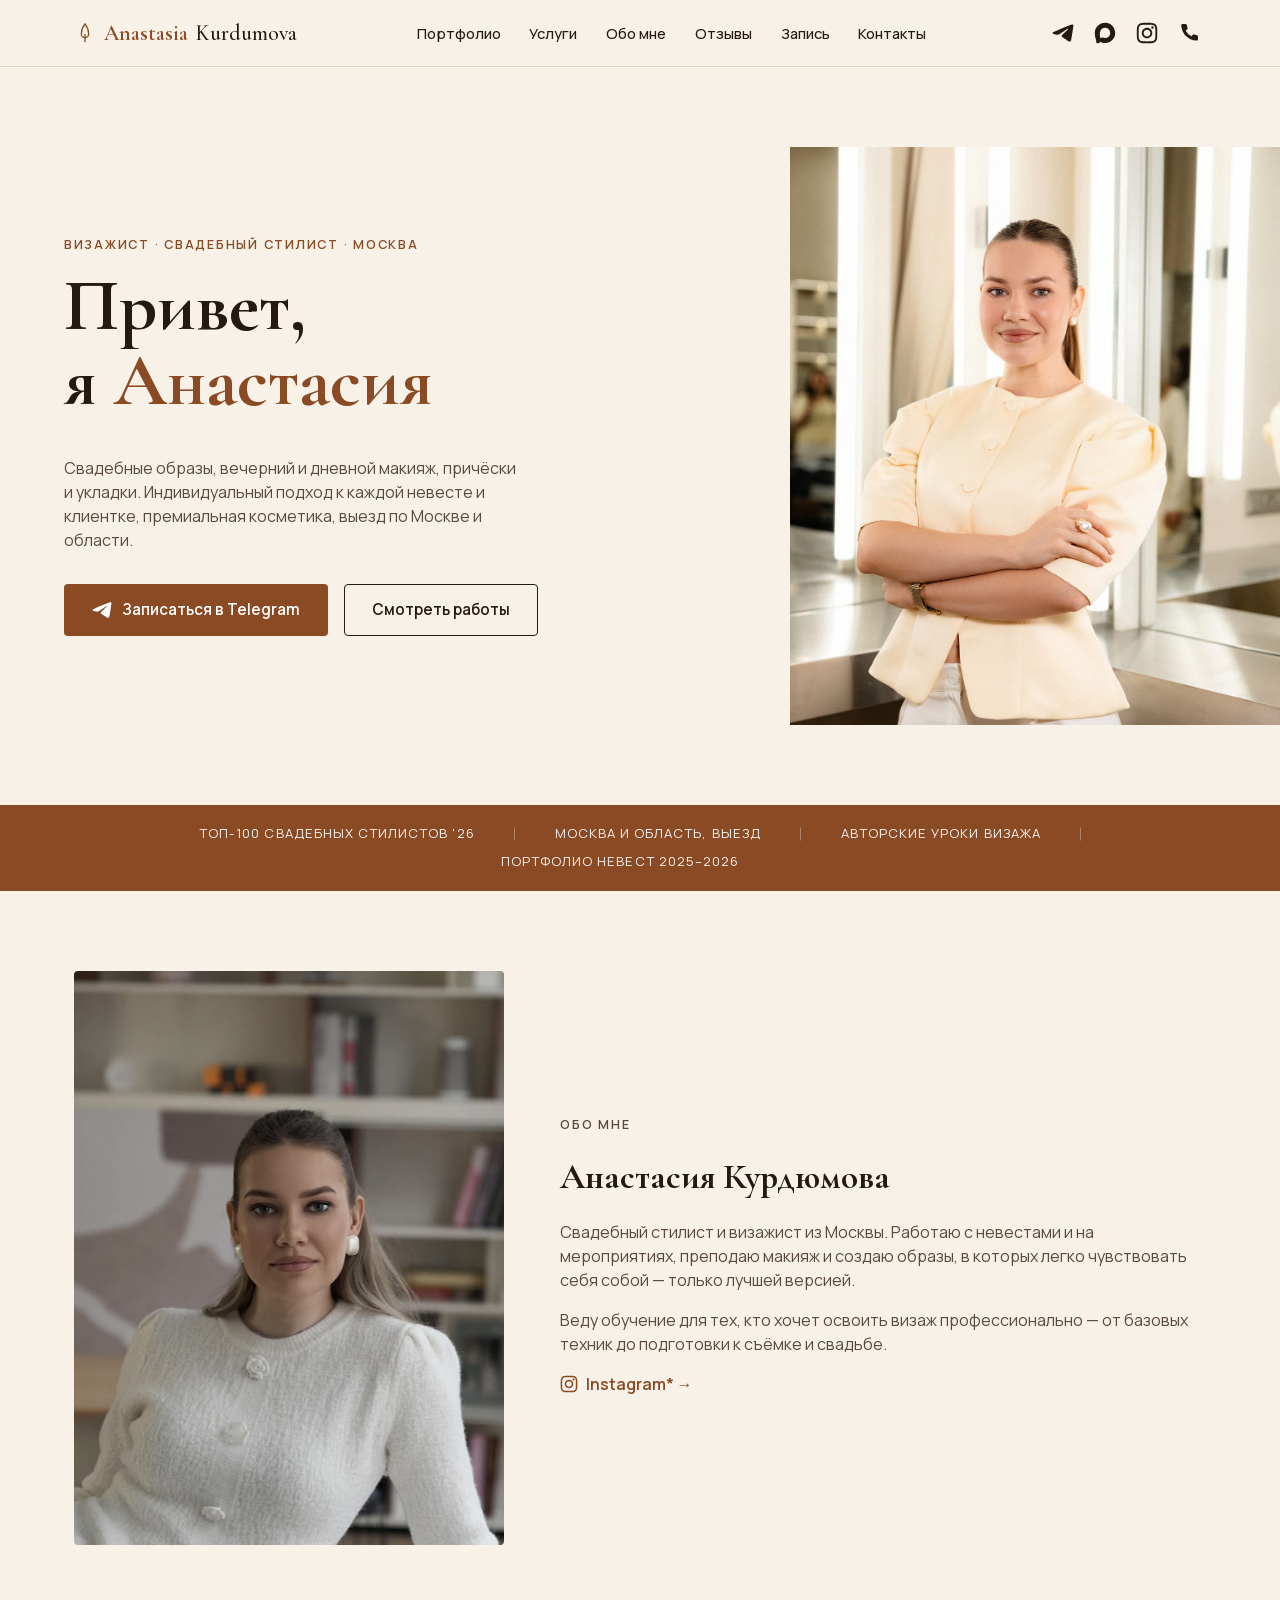
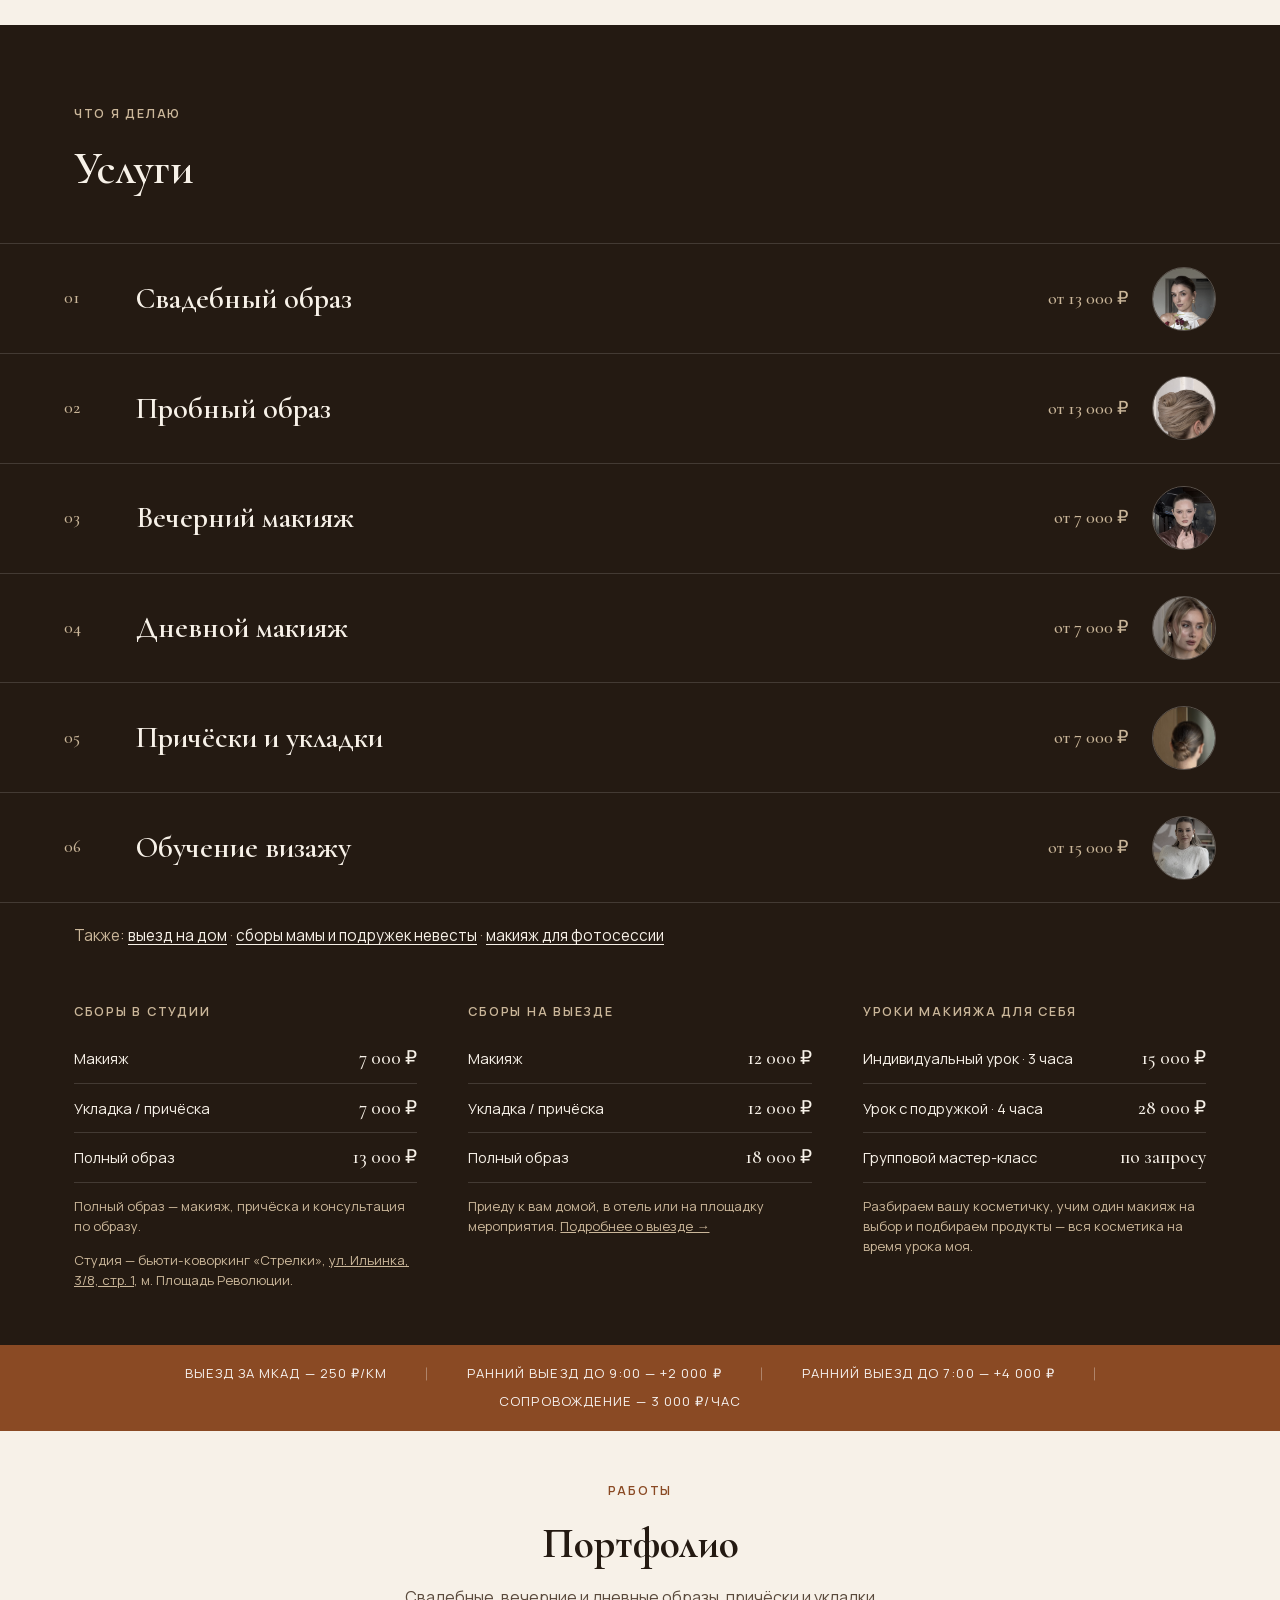
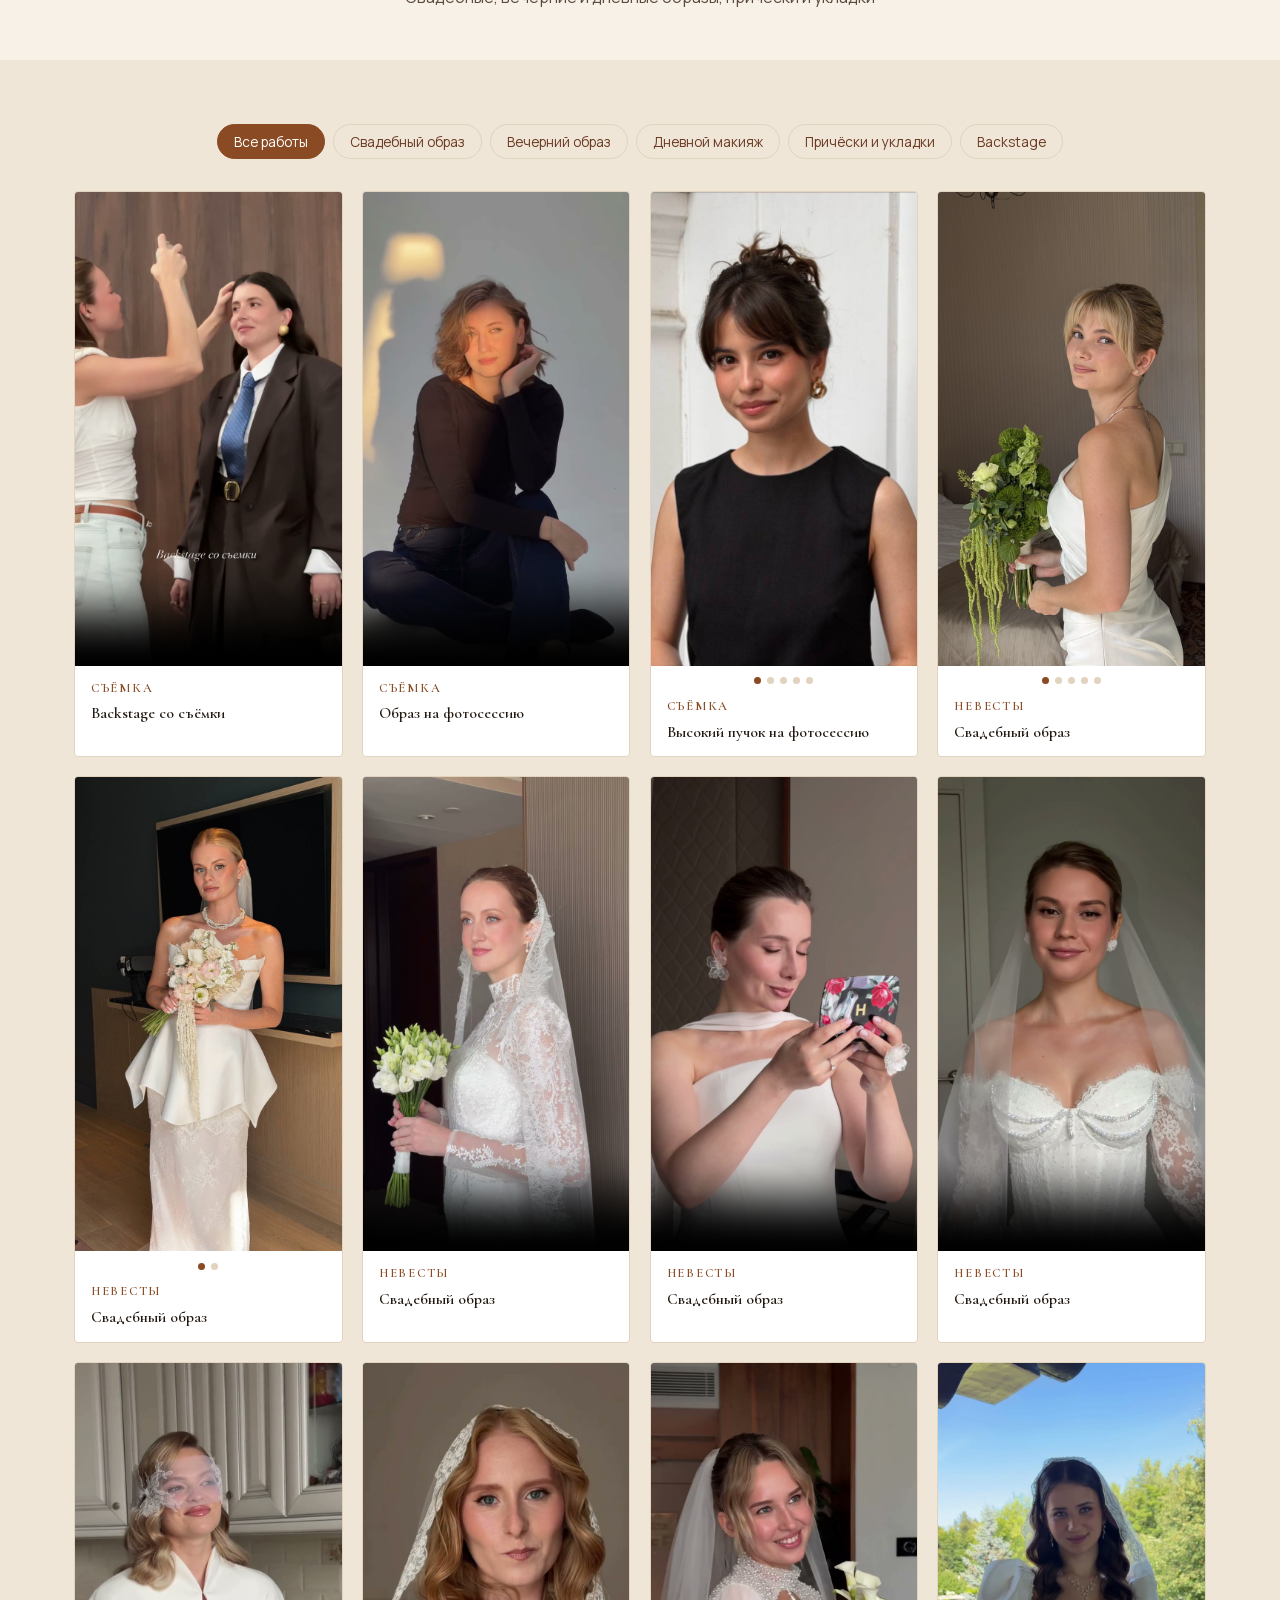
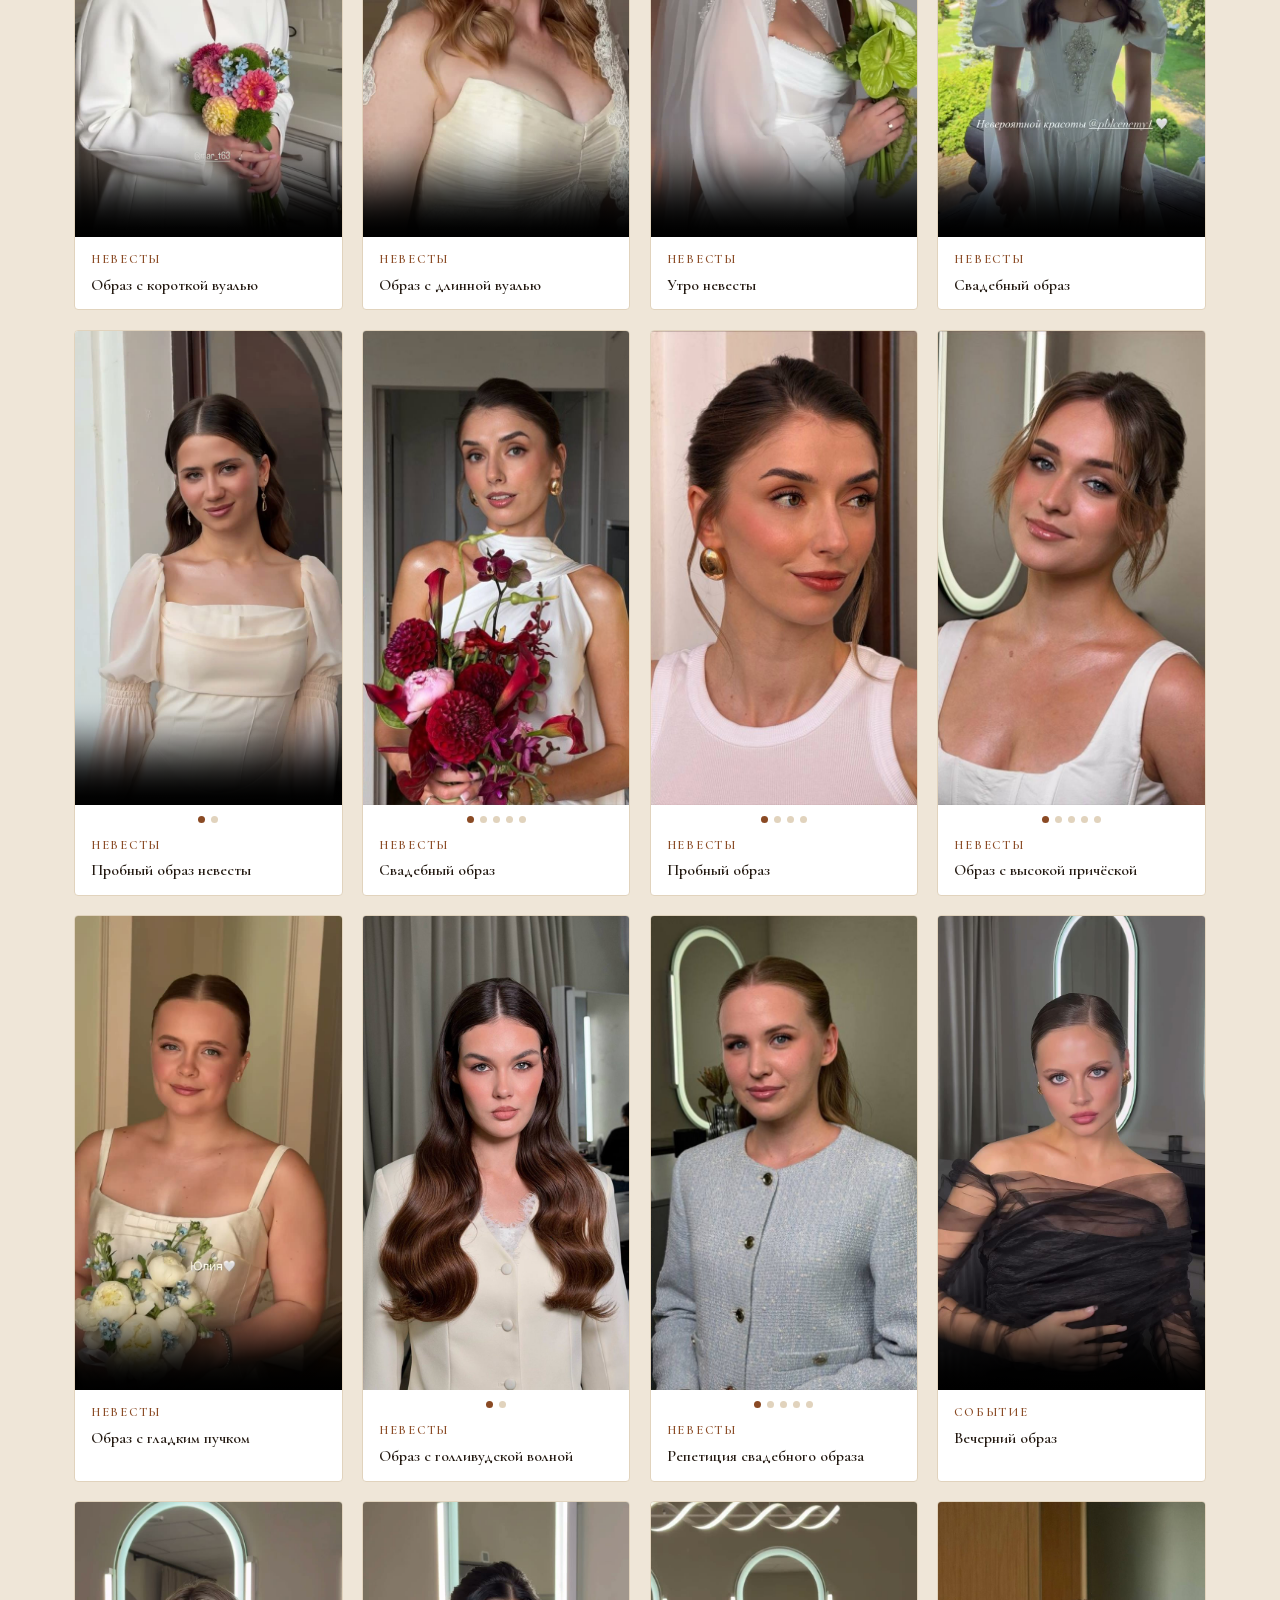
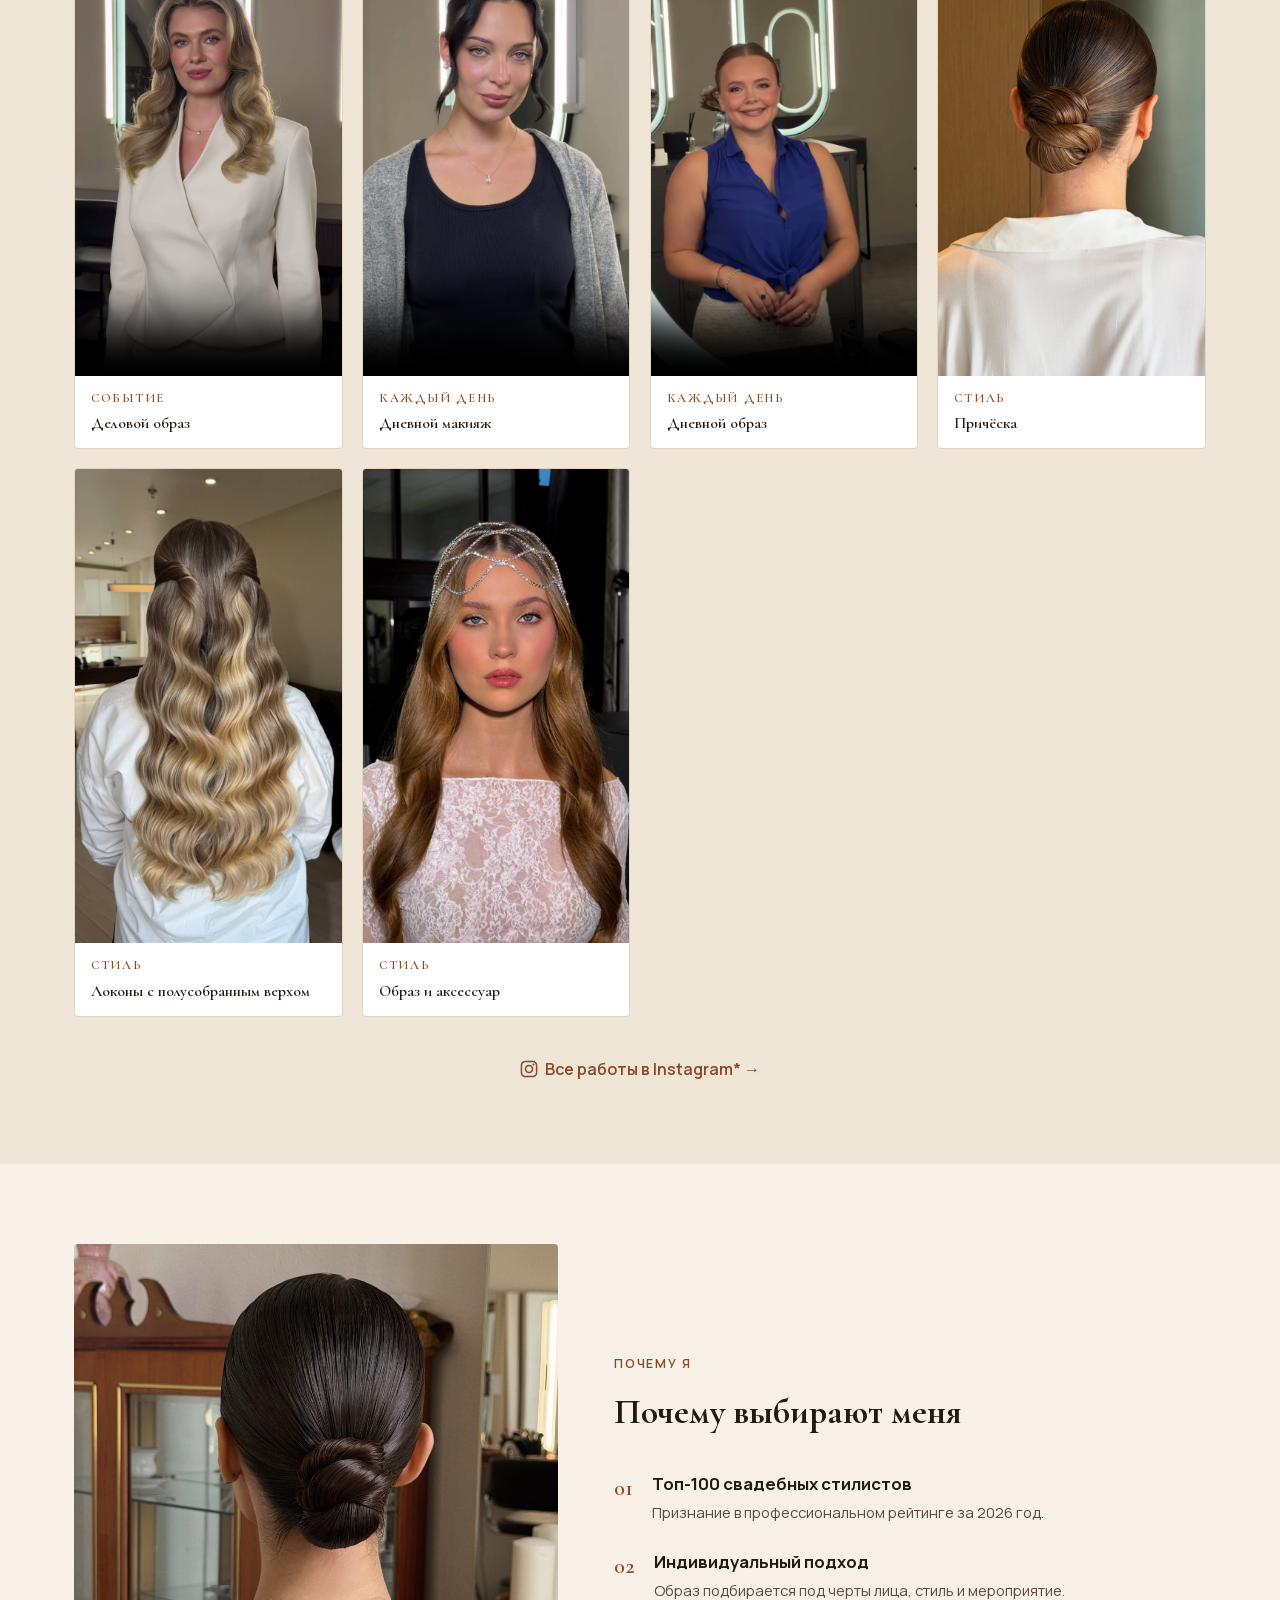
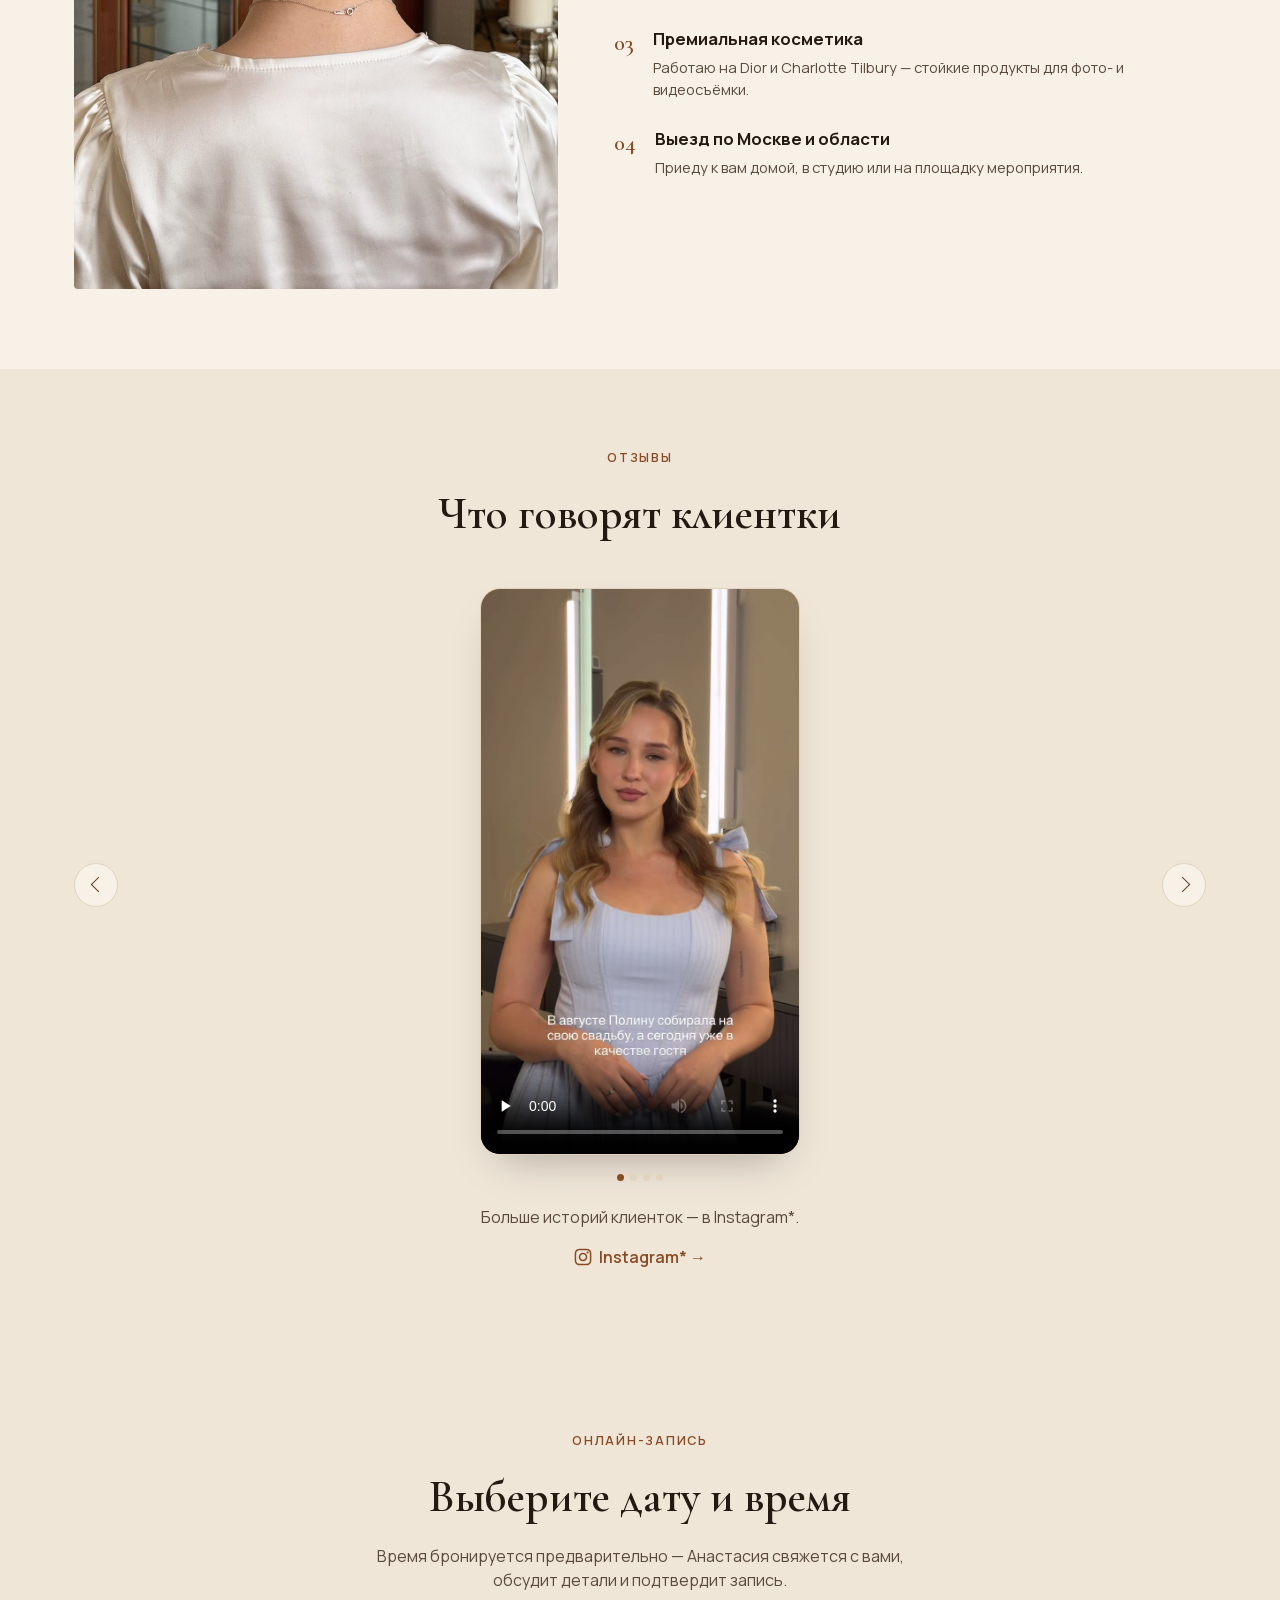
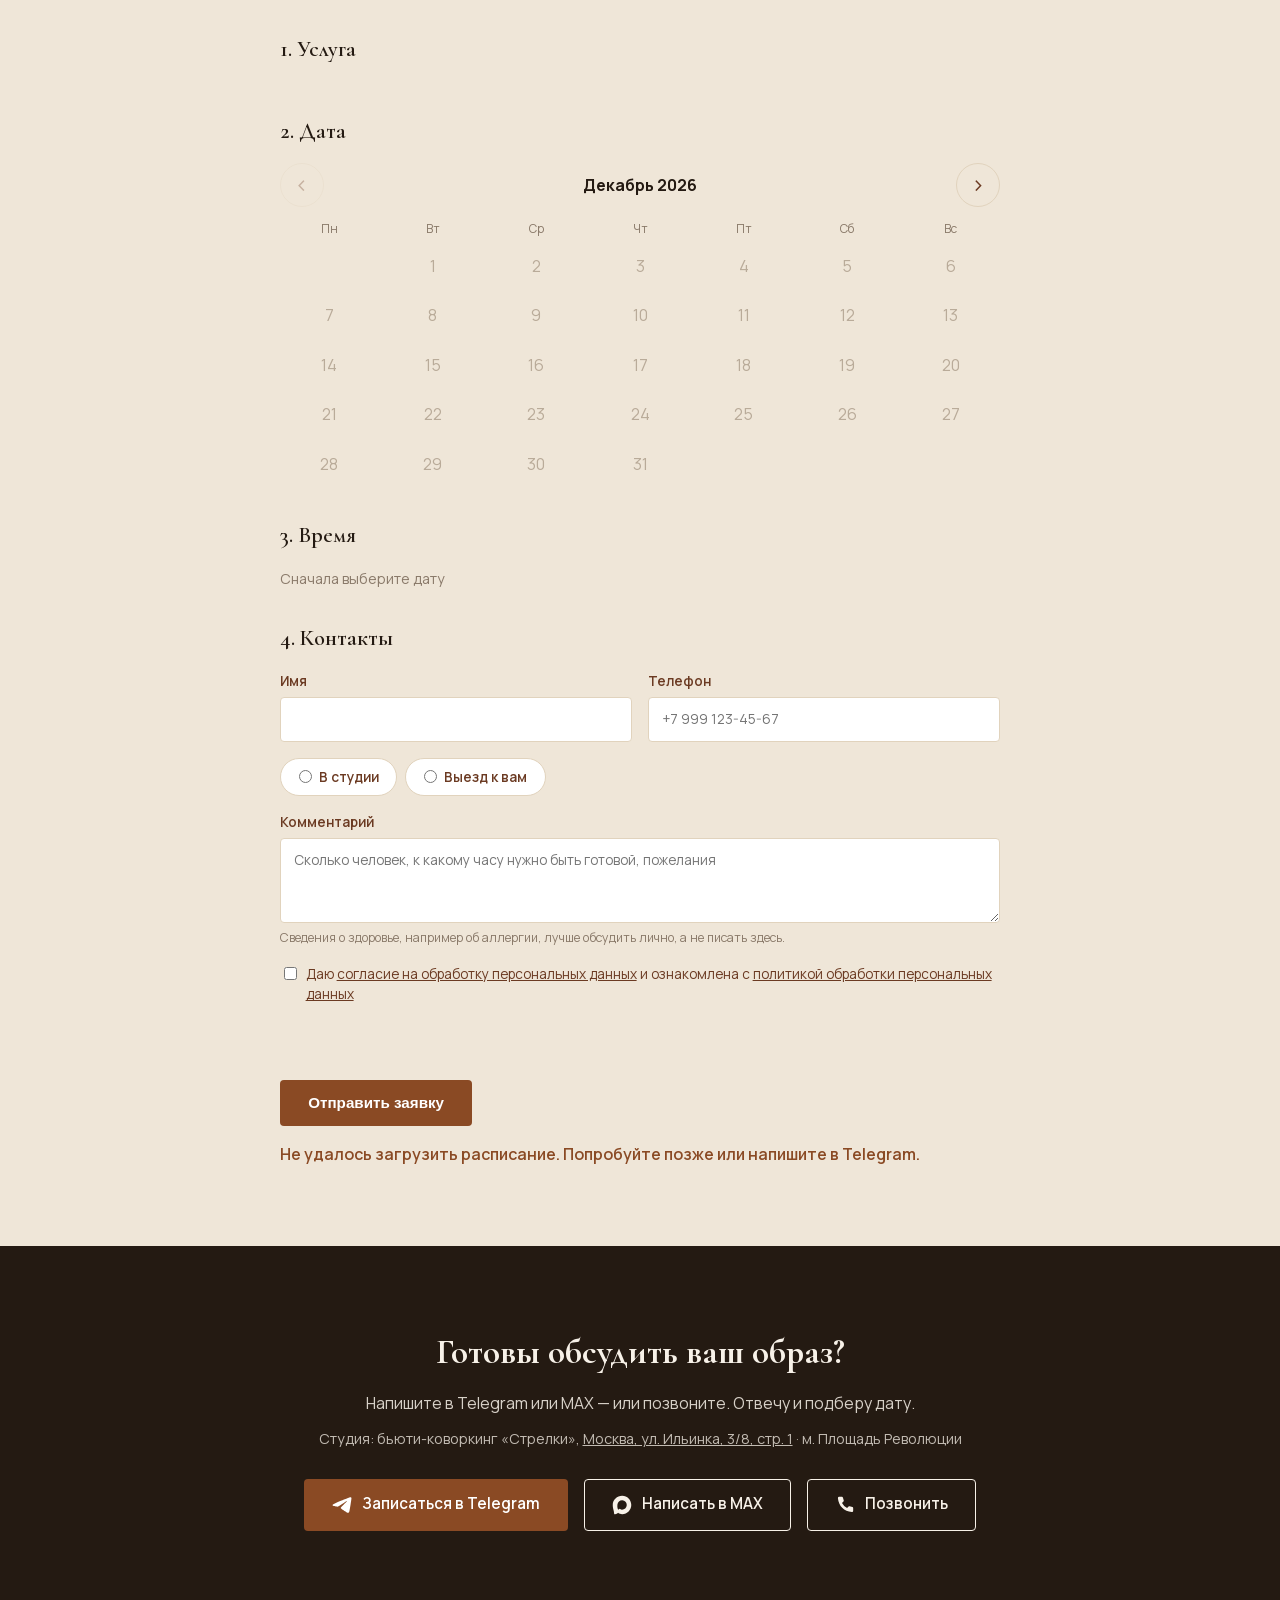
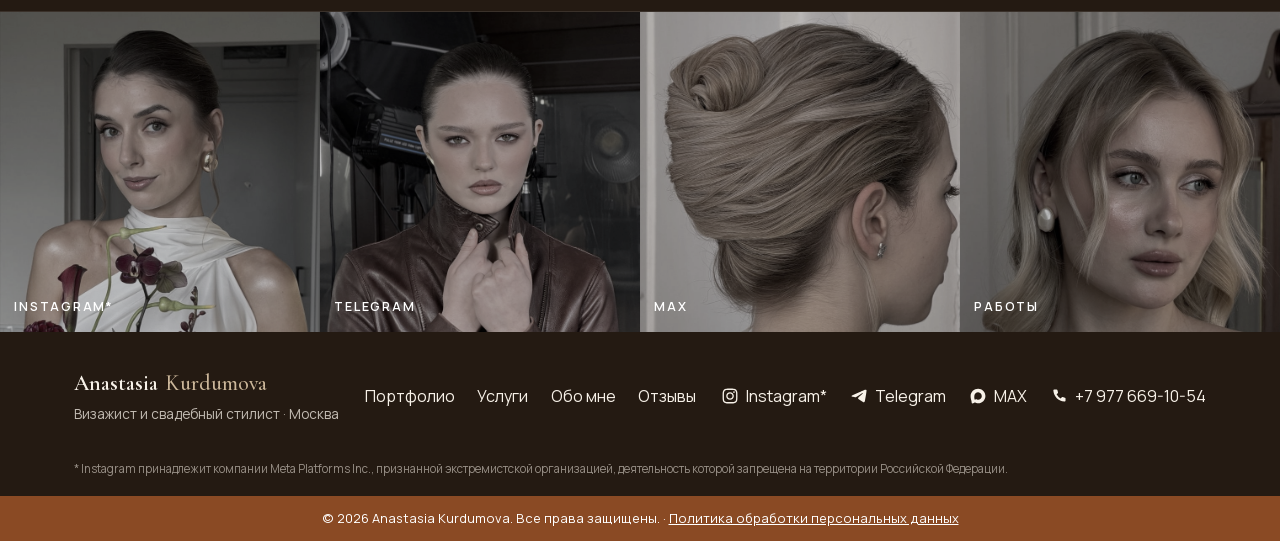
==== index.html @ 681edd03 "Move service-page links out of the footer The footer row is gone. The main page links the three page" ====
<!DOCTYPE html>
<html lang="ru">
<head>
<meta charset="UTF-8">
<meta name="viewport" content="width=device-width, initial-scale=1.0">
<title>Анастасия Курдюмова — визажист и свадебный стилист в Москве</title>
<meta name="description" content="Визажист и свадебный стилист в Москве: свадебный, вечерний и дневной макияж, причёски, уроки макияжа. Студия у м. Площадь Революции и выезд. Онлайн-запись.">
<link rel="stylesheet" href="fonts/fonts.css">
<link rel="stylesheet" href="css/style.css">
<link rel="canonical" href="https://limegrip.github.io/Makeup-portfolio-site/">
<link rel="icon" href="favicon.svg" type="image/svg+xml">

<!-- Превью ссылки в мессенджерах и соцсетях -->
<meta property="og:type" content="website">
<meta property="og:locale" content="ru_RU">
<meta property="og:site_name" content="Анастасия Курдюмова">
<meta property="og:url" content="https://limegrip.github.io/Makeup-portfolio-site/">
<meta property="og:title" content="Анастасия Курдюмова — визажист и свадебный стилист в Москве">
<meta property="og:description" content="Свадебные образы, вечерний и дневной макияж, причёски, уроки макияжа. Студия в центре Москвы и выезд. Онлайн-запись на сайте.">
<meta property="og:image" content="https://limegrip.github.io/Makeup-portfolio-site/images/portfolio/og-cover.jpg">
<meta property="og:image:width" content="1200">
<meta property="og:image:height" content="630">
<meta property="og:image:alt" content="Анастасия Курдюмова в студии">
<meta name="twitter:card" content="summary_large_image">

<script type="application/ld+json">
{
  "@context": "https://schema.org",
  "@type": "BeautySalon",
  "name": "Анастасия Курдюмова — визажист и свадебный стилист",
  "url": "https://limegrip.github.io/Makeup-portfolio-site/",
  "image": "https://limegrip.github.io/Makeup-portfolio-site/images/portfolio/og-cover.jpg",
  "description": "Визажист и свадебный стилист в Москве. Свадебные образы, вечерний и дневной макияж, причёски, уроки макияжа для себя. Студия у м. Площадь Революции и выезд по Москве и области.",
  "telephone": "+7 977 669-10-54",
  "email": "kurdyumovaanastasiya@yandex.ru",
  "priceRange": "7000-28000 RUB",
  "currenciesAccepted": "RUB",
  "openingHours": "Mo-Su 10:00-22:00",
  "areaServed": "Москва и Московская область",
  "address": {
    "@type": "PostalAddress",
    "streetAddress": "ул. Ильинка, 3/8, стр. 1",
    "addressLocality": "Москва",
    "postalCode": "109012",
    "addressCountry": "RU"
  },
  "hasOfferCatalog": {
    "@type": "OfferCatalog",
    "name": "Услуги визажиста",
    "itemListElement": [
      {
        "@type": "Offer",
        "price": "13000",
        "priceCurrency": "RUB",
        "itemOffered": {
          "@type": "Service",
          "name": "Свадебный образ: макияж и причёска (в студии)"
        }
      },
      {
        "@type": "Offer",
        "price": "18000",
        "priceCurrency": "RUB",
        "itemOffered": {
          "@type": "Service",
          "name": "Свадебный образ: макияж и причёска (выезд)"
        }
      },
      {
        "@type": "Offer",
        "price": "13000",
        "priceCurrency": "RUB",
        "itemOffered": {
          "@type": "Service",
          "name": "Пробный образ: макияж и причёска (в студии)"
        }
      },
      {
        "@type": "Offer",
        "price": "18000",
        "priceCurrency": "RUB",
        "itemOffered": {
          "@type": "Service",
          "name": "Пробный образ: макияж и причёска (выезд)"
        }
      },
      {
        "@type": "Offer",
        "price": "7000",
        "priceCurrency": "RUB",
        "itemOffered": {
          "@type": "Service",
          "name": "Макияж в студии"
        }
      },
      {
        "@type": "Offer",
        "price": "7000",
        "priceCurrency": "RUB",
        "itemOffered": {
          "@type": "Service",
          "name": "Причёска или укладка в студии"
        }
      },
      {
        "@type": "Offer",
        "price": "12000",
        "priceCurrency": "RUB",
        "itemOffered": {
          "@type": "Service",
          "name": "Макияж с выездом"
        }
      },
      {
        "@type": "Offer",
        "price": "12000",
        "priceCurrency": "RUB",
        "itemOffered": {
          "@type": "Service",
          "name": "Причёска или укладка с выездом"
        }
      },
      {
        "@type": "Offer",
        "price": "15000",
        "priceCurrency": "RUB",
        "itemOffered": {
          "@type": "Service",
          "name": "Индивидуальный урок макияжа для себя, 3 часа"
        }
      },
      {
        "@type": "Offer",
        "price": "28000",
        "priceCurrency": "RUB",
        "itemOffered": {
          "@type": "Service",
          "name": "Урок макияжа с подружкой, 4 часа"
        }
      }
    ]
  },
  "sameAs": [
    "https://t.me/NastyaKurdyumova",
    "https://www.instagram.com/anastasia.kurdumova/"
  ]
}
</script>
</head>
<body>

<svg aria-hidden="true" style="position:absolute; width:0; height:0; overflow:hidden;">
  <!-- Иконки одного веса: монохромные силуэты на currentColor, без фирменных плашек -->
  <symbol id="icon-telegram" viewBox="41.5 57.1 138.2 138.2">
    <path fill="currentColor" d="M54.3,118.8c35-15.2,58.3-25.3,70-30.2c33.3-13.9,40.3-16.3,44.8-16.4c1,0,3.2,0.2,4.7,1.4c1.2,1,1.5,2.3,1.7,3.3s0.4,3.1,0.2,4.7c-1.8,19-9.6,65.1-13.6,86.3c-1.7,9-5,12-8.2,12.3c-7,0.6-12.3-4.6-19-9c-10.6-6.9-16.5-11.2-26.8-18c-11.9-7.8-4.2-12.1,2.6-19.1c1.8-1.8,32.5-29.8,33.1-32.3c0.1-0.3,0.1-1.5-0.6-2.1c-0.7-0.6-1.7-0.4-2.5-0.2c-1.1,0.2-17.9,11.4-50.6,33.5c-4.8,3.3-9.1,4.9-13,4.8c-4.3-0.1-12.5-2.4-18.7-4.4c-7.5-2.4-13.5-3.7-13-7.9C45.7,123.3,48.7,121.1,54.3,118.8z"/>
  </symbol>
  <symbol id="icon-max" viewBox="87 89 825 821">
    <path fill="currentColor" fill-rule="evenodd" clip-rule="evenodd" d="M508.211 878.328c-75.007 0-109.864-10.95-170.453-54.75-38.325 49.275-159.686 87.783-164.979 21.9 0-49.456-10.95-91.248-23.36-136.873-14.782-56.21-31.572-118.807-31.572-209.508 0-216.626 177.754-379.597 388.357-379.597 210.785 0 375.947 171.001 375.947 381.604.707 207.346-166.595 376.118-373.94 377.224m3.103-571.585c-102.564-5.292-182.499 65.7-200.201 177.024-14.6 92.162 11.315 204.398 33.397 210.238 10.585 2.555 37.23-18.98 53.837-35.587a189.8 189.8 0 0 0 92.71 33.032c106.273 5.112 197.08-75.794 204.215-181.95 4.154-106.382-77.67-196.486-183.958-202.574Z"/>
  </symbol>
  <symbol id="icon-instagram" viewBox="26 26 212 212">
    <path fill="currentColor" d="M132.3452 33.973c-26.7167 0-30.0696.1167-40.5629.5939-10.4727.4792-17.6212 2.136-23.8762 4.567-6.4701 2.5107-11.9586 5.8693-17.4265 11.3352-5.472 5.464-8.8332 10.9483-11.354 17.4116-2.4389 6.2524-4.099 13.3976-4.5703 23.8585-.4693 10.4854-.5923 13.8379-.5923 40.5348 0 26.697.1189 30.0371.5943 40.5225.4817 10.465 2.1397 17.6082 4.5703 23.8585 2.5147 6.4654 5.8758 11.9497 11.3458 17.4136 5.466 5.468 10.9544 8.8349 17.4204 11.3456 6.259 2.4309 13.4097 4.0877 23.8803 4.567 10.4933.477 13.8441.5938 40.5588.5938 26.7188 0 30.0615-.1167 40.5547-.5939 10.4728-.4792 17.6295-2.136 23.8885-4.567 6.4681-2.5106 11.9484-5.8775 17.4143-11.3455 5.472-5.4639 8.8332-10.9482 11.354-17.4115 2.4183-6.2524 4.0784-13.3976 4.5703-23.8585.4713-10.4854.5943-13.8277.5943-40.5246 0-26.697-.123-30.0473-.5943-40.5328-.4919-10.465-2.152-17.6081-4.5703-23.8584-2.5208-6.4654-5.882-11.9498-11.354-17.4137-5.4721-5.468-10.9442-8.8266-17.4204-11.3353-6.2714-2.4309-13.424-4.0877-23.8967-4.5669-10.4933-.4772-13.8339-.5939-40.5588-.5939zm-8.825 17.7147c2.6193-.0041 5.5418 0 8.825 0 26.2659 0 29.379.0942 39.7513.5652 9.5915.4383 14.7971 2.0397 18.2648 3.3852 4.5908 1.7817 7.8638 3.9116 11.3048 7.3521 3.4431 3.4406 5.5745 6.7173 7.3617 11.3046 1.3465 3.461 2.9512 8.6628 3.3877 18.2472.4714 10.3625.5739 13.4754.5739 39.7095 0 26.234-.1025 29.347-.5739 39.7095-.4386 9.5843-2.0412 14.7861-3.3877 18.2471-1.783 4.5874-3.9186 7.8539-7.3617 11.2923-3.443 3.4406-6.712 5.5704-11.3048 7.3521-3.4636 1.3517-8.6733 2.949-18.2648 3.3873-10.3702.471-13.4854.5734-39.7513.5734-26.2679 0-29.381-.1024-39.7513-.5734-9.5914-.4423-14.797-2.0438-18.2668-3.3893-4.5908-1.7817-7.87-3.9116-11.313-7.3521-3.4431-3.4405-5.5745-6.709-7.3617-11.2985-1.3465-3.461-2.9512-8.6628-3.3877-18.2471-.4714-10.3626-.5657-13.4754-.5657-39.7259 0-26.2504.0943-29.347.5657-39.7095.4386-9.5844 2.0412-14.7861 3.3877-18.2512 1.783-4.5874 3.9186-7.8641 7.3617-11.3046 3.443-3.4406 6.7222-5.5704 11.313-7.3562 3.4677-1.3517 8.6754-2.949 18.2668-3.3894 9.075-.4096 12.5919-.5324 30.9264-.553zm61.3363 16.322c-6.5173 0-11.805 5.2776-11.805 11.792 0 6.5125 5.2877 11.7962 11.805 11.7962 6.5172 0 11.8049-5.2837 11.8049-11.7962 0-6.5124-5.2877-11.796-11.805-11.796zm-52.5113 13.7826c-27.8993 0-50.5191 22.6031-50.5191 50.4817 0 27.8786 22.6198 50.4714 50.5191 50.4714s50.511-22.5928 50.511-50.4714c0-27.8786-22.6137-50.4817-50.513-50.4817zm0 17.7147c18.109 0 32.7914 14.6694 32.7914 32.767 0 18.0956-14.6824 32.767-32.7914 32.767-18.111 0-32.7913-14.6714-32.7913-32.767 0-18.0976 14.6803-32.767 32.7913-32.767z"/>
  </symbol>
  <symbol id="icon-phone" viewBox="0 0 24 24">
    <path fill="currentColor" d="M8.3 2.2a1.3 1.3 0 0 1 1.26.95l.94 3.32a1.3 1.3 0 0 1-.34 1.3L8.4 9.5a13.9 13.9 0 0 0 6.1 6.1l1.73-1.76a1.3 1.3 0 0 1 1.3-.34l3.32.94a1.3 1.3 0 0 1 .95 1.26v3.08c0 .87-.72 1.58-1.59 1.52C10.85 19.62 4.38 13.15 3.5 3.79A1.52 1.52 0 0 1 5.02 2.2z"/>
  </symbol>
</svg>

<header class="site-header" id="top">
  <div class="container header-inner">
    <a href="#top" class="logo">
      <svg class="logo-mark" width="22" height="22" viewBox="0 0 24 24" fill="none" aria-hidden="true">
        <path d="M12 2C9 6 8 10 8 13a4 4 0 0 0 8 0c0-3-1-7-4-11Z" stroke="currentColor" stroke-width="1.4"/>
        <path d="M12 22V13" stroke="currentColor" stroke-width="1.4"/>
      </svg>
      Anastasia <span>Kurdumova</span>
    </a>

    <nav class="nav" id="nav">
      <a href="#portfolio">Портфолио</a>
      <a href="#services">Услуги</a>
      <a href="#about">Обо мне</a>
      <a href="#reviews">Отзывы</a>
      <a href="#booking">Запись</a>
      <a href="#contact">Контакты</a>
    </nav>

    <div class="header-actions">
      <a href="https://t.me/NastyaKurdyumova" target="_blank" rel="noopener" aria-label="Telegram">
        <svg class="header-social-icon" aria-hidden="true"><use href="#icon-telegram"></use></svg>
      </a>
      <a href="https://max.ru/u/f9LHodD0cOLhBi33fNEzJmTGlc65yzBXT4VLQVfNH84oaL1QS9gwJpnKSuc" target="_blank" rel="noopener" aria-label="MAX">
        <svg class="header-social-icon" aria-hidden="true"><use href="#icon-max"></use></svg>
      </a>
      <a href="https://www.instagram.com/anastasia.kurdumova/" target="_blank" rel="noopener" aria-label="Instagram">
        <svg class="header-social-icon" aria-hidden="true"><use href="#icon-instagram"></use></svg>
      </a>
      <a href="tel:+79776691054" aria-label="Позвонить">
        <svg class="header-social-icon" aria-hidden="true"><use href="#icon-phone"></use></svg>
      </a>
    </div>

    <button class="burger" id="burger" aria-label="Меню" aria-expanded="false">
      <span></span><span></span><span></span>
    </button>
  </div>
</header>

<main>

  <!-- HERO -->
  <section class="hero">
    <div class="hero-text">
      <!-- Строка над приветствием — часть H1: главный заголовок страницы должен
           содержать то, что ищут («визажист», «свадебный стилист», «Москва»). -->
      <h1 class="hero-title"><span class="eyebrow">Визажист · Свадебный стилист · Москва</span>Привет,<br>я <span class="accent-text">Анастасия</span></h1>
      <p class="hero-desc">Свадебные образы, вечерний и дневной макияж, причёски и укладки.
        Индивидуальный подход к каждой невесте и клиентке, премиальная косметика,
        выезд по Москве и области.</p>
      <div class="hero-actions">
        <a class="btn btn-primary" href="https://t.me/NastyaKurdyumova" target="_blank" rel="noopener">
          <svg class="btn-icon" aria-hidden="true"><use href="#icon-telegram"></use></svg>
          Записаться в Telegram
        </a>
        <a class="btn btn-ghost" href="#portfolio">Смотреть работы</a>
      </div>
    </div>
    <div class="hero-media">
      <img width="1200" height="1800" fetchpriority="high" decoding="async" src="images/portfolio/hero-real.jpg" alt="Анастасия Курдюмова">
    </div>
  </section>

  <div class="fact-strip">
    <div class="container fact-strip-inner">
      <span>ТОП-100 свадебных стилистов '26</span>
      <span>Москва и область, выезд</span>
      <span>Авторские уроки визажа</span>
      <span>Портфолио невест 2025–2026</span>
    </div>
  </div>

  <!-- ABOUT -->
  <section class="about" id="about">
    <div class="container about-inner">
      <div class="about-media">
        <img width="900" height="1351" loading="lazy" decoding="async" src="images/portfolio/portrait-real.jpg" style="--pos:50% 7%" alt="Портрет Анастасии Курдюмовой">
      </div>
      <div class="about-text">
        <p class="eyebrow">Обо мне</p>
        <h2>Анастасия Курдюмова</h2>
        <p>Свадебный стилист и визажист из Москвы. Работаю с невестами и на
          мероприятиях, преподаю макияж и создаю образы, в которых легко
          чувствовать себя собой — только лучшей версией.</p>
        <p>Веду обучение для тех, кто хочет освоить визаж профессионально —
          от базовых техник до подготовки к съёмке и свадьбе.</p>
        <a class="link-more" href="https://www.instagram.com/anastasia.kurdumova/" target="_blank" rel="noopener">
          <svg class="link-icon" aria-hidden="true"><use href="#icon-instagram"></use></svg>
          Instagram* →
        </a>
      </div>
    </div>
  </section>

  <!-- SERVICES -->
  <section class="services" id="services">
    <div class="container">
      <p class="eyebrow eyebrow-light">Что я делаю</p>
      <h2 class="section-title section-title-light">Услуги</h2>
    </div>

    <div class="services-list">
      <a class="service-row" href="wedding/">
        <span class="service-num">01</span>
        <h3 class="service-name">Свадебный образ</h3>
        <span class="service-desc">Макияж и причёска невесты в день свадьбы, выезд по Москве и области</span>
        <span class="service-price">от 13 000 ₽</span><span class="service-thumb"><img width="760" height="1351" loading="lazy" decoding="async" src="images/portfolio/wedding-real.jpg" style="--pos:50% 5%" alt=""></span>
      </a>
      <a class="service-row" href="wedding/">
        <span class="service-num">02</span>
        <h3 class="service-name">Пробный образ</h3>
        <span class="service-desc">Репетиция свадебного макияжа и причёски заранее, без спешки</span>
        <span class="service-price">от 13 000 ₽</span><span class="service-thumb"><img width="760" height="1351" loading="lazy" decoding="async" src="images/portfolio/hair-real.jpg" style="--pos:50% 16%" alt=""></span>
      </a>
      <a class="service-row" href="evening/">
        <span class="service-num">03</span>
        <h3 class="service-name">Вечерний макияж</h3>
        <span class="service-desc">Образ на мероприятие, съёмку или особый вечер</span>
        <span class="service-price">от 7 000 ₽</span><span class="service-thumb"><img width="760" height="1013" loading="lazy" decoding="async" src="images/portfolio/evening-real.jpg" style="--pos:50% 20%" alt=""></span>
      </a>
      <a class="service-row" href="#portfolio" data-filter="Каждый день">
        <span class="service-num">04</span>
        <h3 class="service-name">Дневной макияж</h3>
        <span class="service-desc">Лёгкий естественный макияж на каждый день или деловую встречу</span>
        <span class="service-price">от 7 000 ₽</span><span class="service-thumb"><img width="760" height="1351" loading="lazy" decoding="async" src="images/portfolio/day-real.jpg" style="--pos:50% 24%" alt=""></span>
      </a>
      <a class="service-row" href="#portfolio" data-filter="Стиль">
        <span class="service-num">05</span>
        <h3 class="service-name">Причёски и укладки</h3>
        <span class="service-desc">Локоны, пучки, плетения — под образ и мероприятие</span>
        <span class="service-price">от 7 000 ₽</span><span class="service-thumb"><img width="256" height="456" loading="lazy" decoding="async" src="images/portfolio/buns-real.jpg" style="--pos:50% 18%" alt=""></span>
      </a>
      <a class="service-row" href="makeup-for-you/">
        <span class="service-num">06</span>
        <h3 class="service-name">Обучение визажу</h3>
        <span class="service-desc">Индивидуальные уроки — от основ до профессиональных техник</span>
        <span class="service-price">от 15 000 ₽</span><span class="service-thumb"><img width="900" height="1351" loading="lazy" decoding="async" src="images/portfolio/portrait-real.jpg" style="--pos:50% 65%" alt=""></span>
      </a>
    </div>
    <p class="container services-more">Также: <a href="home-visit/">выезд на дом</a> ·
      <a href="bridal-party/">сборы мамы и подружек невесты</a> ·
      <a href="photoshoot/">макияж для фотосессии</a></p>

    <!-- Стоимость живёт внутри «Услуг»: цифры там, где человек уже читает про
         услуги, — отдельного раздела и пункта меню не заводим. -->
    <div class="container pricing">
      <div class="price-col">
        <p class="eyebrow eyebrow-light">Сборы в студии</p>
        <dl class="price-list">
          <div><dt>Макияж</dt><dd>7 000 ₽</dd></div>
          <div><dt>Укладка / причёска</dt><dd>7 000 ₽</dd></div>
          <div><dt>Полный образ</dt><dd>13 000 ₽</dd></div>
        </dl>
        <p class="price-note">Полный образ — макияж, причёска и консультация по образу.</p>
        <p class="price-note">Студия — бьюти-коворкинг «Стрелки», <a href="https://yandex.ru/maps/?text=%D0%9C%D0%BE%D1%81%D0%BA%D0%B2%D0%B0%2C%20%D1%83%D0%BB.%20%D0%98%D0%BB%D1%8C%D0%B8%D0%BD%D0%BA%D0%B0%2C%203%2F8%D1%811" target="_blank" rel="noopener">ул. Ильинка, 3/8, стр. 1</a>, м. Площадь Революции.</p>
      </div>
      <div class="price-col">
        <p class="eyebrow eyebrow-light">Сборы на выезде</p>
        <dl class="price-list">
          <div><dt>Макияж</dt><dd>12 000 ₽</dd></div>
          <div><dt>Укладка / причёска</dt><dd>12 000 ₽</dd></div>
          <div><dt>Полный образ</dt><dd>18 000 ₽</dd></div>
        </dl>
        <p class="price-note">Приеду к вам домой, в отель или на площадку мероприятия. <a href="home-visit/">Подробнее о выезде →</a></p>
      </div>
      <div class="price-col">
        <p class="eyebrow eyebrow-light">Уроки макияжа для себя</p>
        <dl class="price-list">
          <div><dt>Индивидуальный урок · 3 часа</dt><dd>15 000 ₽</dd></div>
          <div><dt>Урок с подружкой · 4 часа</dt><dd>28 000 ₽</dd></div>
          <div><dt>Групповой мастер-класс</dt><dd>по запросу</dd></div>
        </dl>
        <p class="price-note">Разбираем вашу косметичку, учим один макияж на выбор и подбираем
          продукты — вся косметика на время урока моя.</p>
      </div>
    </div>
  </section>

  <!-- Доплаты — узкой полосой, тем же приёмом, что и строка фактов под хиро. -->
  <div class="fact-strip">
    <div class="container fact-strip-inner">
      <span>Выезд за МКАД — 250 ₽/км</span>
      <span>Ранний выезд до 9:00 — +2 000 ₽</span>
      <span>Ранний выезд до 7:00 — +4 000 ₽</span>
      <span>Сопровождение — 3 000 ₽/час</span>
    </div>
  </div>

  <!-- PORTFOLIO -->
  <section class="portfolio-banner" id="portfolio">
    <p class="eyebrow">Работы</p>
    <h2 class="portfolio-banner-title">Портфолио</h2>
    <p class="portfolio-banner-sub">Свадебные, вечерние и дневные образы, причёски и укладки</p>
  </section>

  <div class="portfolio">
    <div class="container">
      <div class="pf-filters" role="group" aria-label="Фильтр работ по услуге">
        <button type="button" aria-pressed="true" class="is-active" data-filter="all">Все работы</button>
        <button type="button" aria-pressed="false" data-filter="Невесты">Свадебный образ</button>
        <button type="button" aria-pressed="false" data-filter="Событие">Вечерний образ</button>
        <button type="button" aria-pressed="false" data-filter="Каждый день">Дневной макияж</button>
        <button type="button" aria-pressed="false" data-filter="Стиль">Причёски и укладки</button>
        <button type="button" aria-pressed="false" data-filter="Съёмка">Backstage</button>
      </div>
      <div class="portfolio-grid">
        <figure class="portfolio-item">
          <video controls preload="none" playsinline data-poster="images/portfolio/stories/backstage.jpg">
            <source src="images/portfolio/stories/backstage.mp4" type="video/mp4">
          </video>
          <figcaption><span class="eyebrow">Съёмка</span>Backstage со съёмки</figcaption>
        </figure>
        <figure class="portfolio-item">
          <video controls preload="none" playsinline data-poster="images/portfolio/stories/shoot-1.jpg">
            <source src="images/portfolio/stories/shoot-1.mp4" type="video/mp4">
          </video>
          <figcaption><span class="eyebrow">Съёмка</span>Образ на фотосессию</figcaption>
        </figure>
        <figure class="portfolio-item">
          <div class="pi-stack">
            <img width="540" height="960" loading="lazy" decoding="async" class="is-active" src="images/portfolio/stories/shoot-2a.jpg" alt="Портрет с высоким пучком">
            <img width="540" height="960" loading="lazy" decoding="async" src="images/portfolio/stories/shoot-2b.jpg" alt="Портрет вполоборота, высокий пучок">
            <img width="540" height="960" loading="lazy" decoding="async" src="images/portfolio/stories/shoot-2c.jpg" alt="Высокий пучок со спины">
            <img width="540" height="960" loading="lazy" decoding="async" src="images/portfolio/stories/shoot-2d.jpg" alt="Портрет анфас, макияж крупным планом">
            <video controls preload="none" playsinline data-poster="images/portfolio/stories/shoot-2.jpg">
              <source src="images/portfolio/stories/shoot-2.mp4" type="video/mp4">
            </video>
          </div>
          <div class="pi-dots">
            <button type="button" class="is-active" aria-current aria-label="Кадр 1"></button>
            <button type="button" aria-label="Кадр 2"></button>
            <button type="button" aria-label="Кадр 3"></button>
            <button type="button" aria-label="Кадр 4"></button>
            <button type="button" aria-label="Кадр 5, видео"></button>
          </div>
          <figcaption><span class="eyebrow">Съёмка</span>Высокий пучок на фотосессию</figcaption>
        </figure>
        <figure class="portfolio-item">
          <div class="pi-stack">
            <img width="720" height="1280" loading="lazy" decoding="async" class="is-active" src="images/portfolio/stories/photo-4.jpg" alt="Невеста с букетом, портрет">
            <img width="540" height="960" loading="lazy" decoding="async" src="images/portfolio/stories/photo-4c.jpg" alt="Букет невесты крупным планом">
            <img width="540" height="960" loading="lazy" decoding="async" src="images/portfolio/stories/photo-4d.jpg" alt="Причёска невесты со спины">
            <img width="540" height="960" loading="lazy" decoding="async" src="images/portfolio/stories/photo-4e.jpg" alt="Невеста через плечо, портрет">
            <video controls preload="none" playsinline data-poster="images/portfolio/stories/wedding-6.jpg">
              <source src="images/portfolio/stories/wedding-6.mp4" type="video/mp4">
            </video>
          </div>
          <div class="pi-dots">
            <button type="button" class="is-active" aria-current aria-label="Кадр 1"></button>
            <button type="button" aria-label="Кадр 2"></button>
            <button type="button" aria-label="Кадр 3"></button>
            <button type="button" aria-label="Кадр 4"></button>
            <button type="button" aria-label="Кадр 5, видео"></button>
          </div>
          <figcaption><span class="eyebrow">Невесты</span>Свадебный образ</figcaption>
        </figure>
        <figure class="portfolio-item">
          <!-- Кадры одного человека в одном боксе. Видео — всегда последним в стопке. -->
          <div class="pi-stack">
            <img width="720" height="1280" loading="lazy" decoding="async" class="is-active" src="images/portfolio/stories/photo-3.jpg" alt="Невеста с букетом">
            <video controls preload="none" playsinline data-poster="images/portfolio/stories/wedding-3.jpg">
              <source src="images/portfolio/stories/wedding-3.mp4" type="video/mp4">
            </video>
          </div>
          <div class="pi-dots">
            <button type="button" class="is-active" aria-current aria-label="Кадр 1"></button>
            <button type="button" aria-label="Кадр 2, видео"></button>
          </div>
          <figcaption><span class="eyebrow">Невесты</span>Свадебный образ</figcaption>
        </figure>
        <figure class="portfolio-item">
          <video controls preload="none" playsinline data-poster="images/portfolio/stories/wedding-1.jpg">
            <source src="images/portfolio/stories/wedding-1.mp4" type="video/mp4">
          </video>
          <figcaption><span class="eyebrow">Невесты</span>Свадебный образ</figcaption>
        </figure>
        <figure class="portfolio-item">
          <video controls preload="none" playsinline data-poster="images/portfolio/stories/wedding-2.jpg">
            <source src="images/portfolio/stories/wedding-2.mp4" type="video/mp4">
          </video>
          <figcaption><span class="eyebrow">Невесты</span>Свадебный образ</figcaption>
        </figure>
        <figure class="portfolio-item">
          <video controls preload="none" playsinline data-poster="images/portfolio/stories/wedding-4.jpg">
            <source src="images/portfolio/stories/wedding-4.mp4" type="video/mp4">
          </video>
          <figcaption><span class="eyebrow">Невесты</span>Свадебный образ</figcaption>
        </figure>
        <figure class="portfolio-item">
          <video controls preload="none" playsinline data-poster="images/portfolio/stories/wedding-5.jpg">
            <source src="images/portfolio/stories/wedding-5.mp4" type="video/mp4">
          </video>
          <figcaption><span class="eyebrow">Невесты</span>Образ с короткой вуалью</figcaption>
        </figure>
        <figure class="portfolio-item">
          <video controls preload="none" playsinline data-poster="images/portfolio/stories/wedding-7.jpg">
            <source src="images/portfolio/stories/wedding-7.mp4" type="video/mp4">
          </video>
          <figcaption><span class="eyebrow">Невесты</span>Образ с длинной вуалью</figcaption>
        </figure>
        <figure class="portfolio-item">
          <video controls preload="none" playsinline data-poster="images/portfolio/stories/wedding-8.jpg">
            <source src="images/portfolio/stories/wedding-8.mp4" type="video/mp4">
          </video>
          <figcaption><span class="eyebrow">Невесты</span>Утро невесты</figcaption>
        </figure>
        <figure class="portfolio-item">
          <video controls preload="none" playsinline data-poster="images/portfolio/stories/wedding-9.jpg">
            <source src="images/portfolio/stories/wedding-9.mp4" type="video/mp4">
          </video>
          <figcaption><span class="eyebrow">Невесты</span>Свадебный образ</figcaption>
        </figure>
        <figure class="portfolio-item">
          <div class="pi-stack">
            <video class="is-active" controls preload="none" playsinline data-poster="images/portfolio/stories/trial-2.jpg">
              <source src="images/portfolio/stories/trial-2.mp4" type="video/mp4">
            </video>
            <video controls preload="none" playsinline data-poster="images/portfolio/stories/trial-1.jpg">
              <source src="images/portfolio/stories/trial-1.mp4" type="video/mp4">
            </video>
          </div>
          <div class="pi-dots">
            <button type="button" class="is-active" aria-current aria-label="Кадр 1, видео"></button>
            <button type="button" aria-label="Кадр 2, видео"></button>
          </div>
          <figcaption><span class="eyebrow">Невесты</span>Пробный образ невесты</figcaption>
        </figure>
        <figure class="portfolio-item">
          <div class="pi-stack">
            <img width="540" height="960" loading="lazy" decoding="async" class="is-active" src="images/portfolio/stories/photo-6.jpg" alt="Невеста с букетом, портрет">
            <img width="540" height="960" loading="lazy" decoding="async" src="images/portfolio/stories/photo-6b.jpg" alt="Невеста в платье с открытой спиной, в полный рост">
            <img width="540" height="960" loading="lazy" decoding="async" src="images/portfolio/stories/photo-6c.jpg" alt="Низкий пучок со спины">
            <img width="540" height="960" loading="lazy" decoding="async" src="images/portfolio/stories/photo-6d.jpg" alt="Причёска крупным планом, объёмный пучок">
            <video controls preload="none" playsinline data-poster="images/portfolio/stories/evening-2.jpg">
              <source src="images/portfolio/stories/evening-2.mp4" type="video/mp4">
            </video>
          </div>
          <div class="pi-dots">
            <button type="button" class="is-active" aria-current aria-label="Кадр 1"></button>
            <button type="button" aria-label="Кадр 2"></button>
            <button type="button" aria-label="Кадр 3"></button>
            <button type="button" aria-label="Кадр 4"></button>
            <button type="button" aria-label="Кадр 5, видео"></button>
          </div>
          <figcaption><span class="eyebrow">Невесты</span>Свадебный образ</figcaption>
        </figure>
        <figure class="portfolio-item">
          <div class="pi-stack">
            <img width="540" height="960" loading="lazy" decoding="async" class="is-active" src="images/portfolio/stories/photo-7.jpg" alt="Портрет на пробном образе">
            <img width="540" height="960" loading="lazy" decoding="async" src="images/portfolio/stories/photo-7b.jpg" alt="Портрет вполоборота, макияж крупным планом">
            <img width="540" height="960" loading="lazy" decoding="async" src="images/portfolio/stories/photo-7c.jpg" alt="Пучок со спины">
            <img width="540" height="960" loading="lazy" decoding="async" src="images/portfolio/stories/photo-7d.jpg" alt="Пучок сбоку">
          </div>
          <div class="pi-dots">
            <button type="button" class="is-active" aria-current aria-label="Кадр 1"></button>
            <button type="button" aria-label="Кадр 2"></button>
            <button type="button" aria-label="Кадр 3"></button>
            <button type="button" aria-label="Кадр 4"></button>
          </div>
          <figcaption><span class="eyebrow">Невесты</span>Пробный образ</figcaption>
        </figure>
        <figure class="portfolio-item">
          <div class="pi-stack">
            <img width="540" height="960" loading="lazy" decoding="async" class="is-active" src="images/portfolio/stories/photo-8.jpg" alt="Портрет с высокой причёской">
            <img width="540" height="960" loading="lazy" decoding="async" src="images/portfolio/stories/photo-8b.jpg" alt="Портрет вполоборота в белом корсете">
            <img width="540" height="960" loading="lazy" decoding="async" src="images/portfolio/stories/photo-8c.jpg" alt="Причёска сбоку, выпущенные пряди">
            <img width="540" height="960" loading="lazy" decoding="async" src="images/portfolio/stories/photo-8d.jpg" alt="Причёска со спины">
            <video controls preload="none" playsinline data-poster="images/portfolio/stories/wedding-10.jpg">
              <source src="images/portfolio/stories/wedding-10.mp4" type="video/mp4">
            </video>
          </div>
          <div class="pi-dots">
            <button type="button" class="is-active" aria-current aria-label="Кадр 1"></button>
            <button type="button" aria-label="Кадр 2"></button>
            <button type="button" aria-label="Кадр 3"></button>
            <button type="button" aria-label="Кадр 4"></button>
            <button type="button" aria-label="Кадр 5, видео"></button>
          </div>
          <figcaption><span class="eyebrow">Невесты</span>Образ с высокой причёской</figcaption>
        </figure>
        <figure class="portfolio-item">
          <video controls preload="none" playsinline data-poster="images/portfolio/stories/wedding-11.jpg">
            <source src="images/portfolio/stories/wedding-11.mp4" type="video/mp4">
          </video>
          <figcaption><span class="eyebrow">Невесты</span>Образ с гладким пучком</figcaption>
        </figure>
        <figure class="portfolio-item">
          <div class="pi-stack">
            <img width="720" height="1280" loading="lazy" decoding="async" class="is-active" src="images/portfolio/stories/photo-9.jpg" alt="Невеста с голливудской волной и макияжем в тёплых тонах">
            <video controls preload="none" playsinline data-poster="images/portfolio/stories/wedding-12.jpg">
              <source src="images/portfolio/stories/wedding-12.mp4" type="video/mp4">
            </video>
          </div>
          <div class="pi-dots">
            <button type="button" class="is-active" aria-current aria-label="Кадр 1"></button>
            <button type="button" aria-label="Кадр 2, видео"></button>
          </div>
          <figcaption><span class="eyebrow">Невесты</span>Образ с голливудской волной</figcaption>
        </figure>
        <figure class="portfolio-item">
          <div class="pi-stack">
            <img width="540" height="960" loading="lazy" decoding="async" class="is-active" src="images/portfolio/stories/everyday-3b.jpg" alt="Репетиция свадебного образа, портрет в три четверти">
            <img width="540" height="960" loading="lazy" decoding="async" src="images/portfolio/stories/everyday-3c.jpg" alt="Свадебный макияж крупным планом, нюдовые оттенки">
            <img width="540" height="960" loading="lazy" decoding="async" src="images/portfolio/stories/everyday-3a.jpg" alt="Полусобранная причёска со спины">
            <img width="540" height="960" loading="lazy" decoding="async" src="images/portfolio/stories/everyday-3d.jpg" alt="Локоны во всю длину, вид сзади">
            <video controls preload="none" playsinline data-poster="images/portfolio/stories/everyday-3.jpg">
              <source src="images/portfolio/stories/everyday-3.mp4" type="video/mp4">
            </video>
          </div>
          <div class="pi-dots">
            <button type="button" class="is-active" aria-current aria-label="Кадр 1"></button>
            <button type="button" aria-label="Кадр 2"></button>
            <button type="button" aria-label="Кадр 3"></button>
            <button type="button" aria-label="Кадр 4"></button>
            <button type="button" aria-label="Кадр 5, видео"></button>
          </div>
          <figcaption><span class="eyebrow">Невесты</span>Репетиция свадебного образа</figcaption>
        </figure>
        <figure class="portfolio-item">
          <video controls preload="none" playsinline data-poster="images/portfolio/stories/evening-1.jpg">
            <source src="images/portfolio/stories/evening-1.mp4" type="video/mp4">
          </video>
          <figcaption><span class="eyebrow">Событие</span>Вечерний образ</figcaption>
        </figure>
        <figure class="portfolio-item">
          <video controls preload="none" playsinline data-poster="images/portfolio/stories/business.jpg">
            <source src="images/portfolio/stories/business.mp4" type="video/mp4">
          </video>
          <figcaption><span class="eyebrow">Событие</span>Деловой образ</figcaption>
        </figure>
        <figure class="portfolio-item">
          <video controls preload="none" playsinline data-poster="images/portfolio/stories/everyday.jpg">
            <source src="images/portfolio/stories/everyday.mp4" type="video/mp4">
          </video>
          <figcaption><span class="eyebrow">Каждый день</span>Дневной макияж</figcaption>
        </figure>
        <figure class="portfolio-item">
          <video controls preload="none" playsinline data-poster="images/portfolio/stories/everyday-2.jpg">
            <source src="images/portfolio/stories/everyday-2.mp4" type="video/mp4">
          </video>
          <figcaption><span class="eyebrow">Каждый день</span>Дневной образ</figcaption>
        </figure>
        <figure class="portfolio-item">
          <img width="720" height="1280" loading="lazy" decoding="async" src="images/portfolio/stories/photo-2.jpg" alt="Причёска — низкий пучок">
          <figcaption><span class="eyebrow">Стиль</span>Причёска</figcaption>
        </figure>
        <figure class="portfolio-item">
          <img width="720" height="1280" loading="lazy" decoding="async" src="images/portfolio/stories/photo-5.jpg" alt="Причёска — мягкие локоны с полусобранным верхом">
          <figcaption><span class="eyebrow">Стиль</span>Локоны с полусобранным верхом</figcaption>
        </figure>
        <figure class="portfolio-item">
          <img width="720" height="1280" loading="lazy" decoding="async" src="images/portfolio/stories/photo-1.jpg" alt="Образ с аксессуаром">
          <figcaption><span class="eyebrow">Стиль</span>Образ и аксессуар</figcaption>
        </figure>
      </div>

      <div class="center" style="margin-top:2.5rem;">
        <a class="link-more" href="https://www.instagram.com/anastasia.kurdumova/" target="_blank" rel="noopener">
          <svg class="link-icon" aria-hidden="true"><use href="#icon-instagram"></use></svg>
          Все работы в Instagram* →
        </a>
      </div>
    </div>
  </div>

  <!-- WHY -->
  <section class="why">
    <div class="container why-inner">
      <div class="why-media">
        <img width="900" height="1600" loading="lazy" decoding="async" src="images/portfolio/why-real.jpg" style="--pos:50% 62%" alt="Анастасия Курдюмова">
      </div>
      <div class="why-text">
        <p class="eyebrow">Почему я</p>
        <h2>Почему выбирают меня</h2>
        <div class="why-list">
          <div class="why-item">
            <span class="why-num">01</span>
            <div><h3>Топ-100 свадебных стилистов</h3><p>Признание в профессиональном рейтинге за 2026 год.</p></div>
          </div>
          <div class="why-item">
            <span class="why-num">02</span>
            <div><h3>Индивидуальный подход</h3><p>Образ подбирается под черты лица, стиль и мероприятие.</p></div>
          </div>
          <div class="why-item">
            <span class="why-num">03</span>
            <div><h3>Премиальная косметика</h3><p>Работаю на Dior и Charlotte Tilbury — стойкие продукты для фото- и видеосъёмки.</p></div>
          </div>
          <div class="why-item">
            <span class="why-num">04</span>
            <div><h3>Выезд по Москве и области</h3><p>Приеду к вам домой, в студию или на площадку мероприятия.</p></div>
          </div>
        </div>
      </div>
    </div>
  </section>

  <!-- REVIEWS -->
  <section class="reviews" id="reviews">
    <div class="container">
      <p class="eyebrow center">Отзывы</p>
      <h2 class="section-title center">Что говорят клиентки</h2>
      <!-- Карусель отзывов: одна история за раз. Есть подпись — стоит рядом,
           нет — история по центру. -->
      <div class="rv-carousel">
        <button type="button" class="rv-nav rv-prev" aria-label="Предыдущий отзыв"></button>
        <div class="rv-track">
          <div class="rv-slide is-active">
            <div class="testimonial-video">
              <video controls preload="none" playsinline data-poster="images/portfolio/stories/testimonial.jpg">
                <source src="images/portfolio/stories/testimonial.mp4" type="video/mp4">
              </video>
            </div>
          </div>
          <div class="rv-slide has-text" hidden>
            <div class="testimonial-video">
              <img width="720" height="1280" loading="lazy" decoding="async" src="images/portfolio/stories/review-1.jpg" alt="Отзыв невесты в переписке">
            </div>
            <blockquote class="testimonial-text">
              <p>Хотела выразить огромную благодарность! Вот кажется в течении дня, что макияж, букет и платье — такие мелочи, но они реально создают настрой на весь день! Я вчера себя чувствовала самой красивой и уверенной невестой, и всё благодаря тебе!</p>
              <p>Продержалось всё весь день, хотя мы 2 часа на улице фоткались! Ты волшебница! И краситься было так комфортно — я как будто с подругой просто встретилась!</p>
              <footer>Невеста, август 2026</footer>
            </blockquote>
          </div>
          <div class="rv-slide has-text" hidden>
            <div class="testimonial-video">
              <img width="720" height="1280" loading="lazy" decoding="async" src="images/portfolio/stories/review-2.jpg" alt="Отзыв невесты в переписке, фото с букетом">
            </div>
            <blockquote class="testimonial-text">
              <p>Привет!! Спасибо большое! 🤍</p>
              <p>День вообще супер, макияж и причёска продержались до конца! При условии, что на улице огромная влажность и дождь весь вечер шёл, они всё равно держали локоны.</p>
              <p>Куча комплиментов по поводу образа!</p>
              <footer>Невеста, сентябрь 2026</footer>
            </blockquote>
          </div>
          <div class="rv-slide has-text" hidden>
            <div class="testimonial-video">
              <img width="720" height="1280" loading="lazy" decoding="async" src="images/portfolio/stories/review-3.jpg" alt="Отзыв Полины в переписке, портрет невесты">
            </div>
            <blockquote class="testimonial-text">
              <p>Настя, привет) Я к концу свадьбы уже на ногах не держалась, а вот макияж и причёска держались до победного 😄</p>
              <footer>Полина, невеста</footer>
            </blockquote>
          </div>
        </div>
        <button type="button" class="rv-nav rv-next" aria-label="Следующий отзыв"></button>
        <div class="pi-dots rv-dots">
          <button type="button" class="is-active" aria-current aria-label="Отзыв 1"></button>
          <button type="button" aria-label="Отзыв 2"></button>
          <button type="button" aria-label="Отзыв 3"></button>
          <button type="button" aria-label="Отзыв 4"></button>
        </div>
      </div>
      <p class="section-sub center" style="margin-top:1.5rem;">Больше историй клиенток — в Instagram*.</p>
      <div class="center" style="margin-top:1rem;">
        <a class="link-more" href="https://www.instagram.com/anastasia.kurdumova/" target="_blank" rel="noopener">
          <svg class="link-icon" aria-hidden="true"><use href="#icon-instagram"></use></svg>
          Instagram* →
        </a>
      </div>
    </div>
  </section>

  <!-- BOOKING — data-api: адрес функции Yandex Cloud (backend/). Пусто — раздел и пункт меню «Запись» исчезают. -->
  <section class="booking" id="booking" data-api="https://functions.yandexcloud.net/d4e1r9c27mf1r9f0pav7">
    <div class="container">
      <span class="eyebrow center">Онлайн-запись</span>
      <h2 class="section-title center">Выберите дату и время</h2>
      <p class="section-sub center">Время бронируется предварительно — Анастасия свяжется с вами, обсудит детали и подтвердит запись.</p>
      <p class="bk-fallback center">Если форма не открылась — запишитесь в <a href="https://t.me/NastyaKurdyumova" target="_blank" rel="noopener">Telegram</a>.</p>

      <form class="bk" hidden novalidate>
        <fieldset class="bk-step">
          <legend>1. Услуга</legend>
          <div class="bk-services pf-filters"></div>
        </fieldset>

        <fieldset class="bk-step">
          <legend>2. Дата</legend>
          <div class="bk-month">
            <button type="button" class="bk-prev" aria-label="Предыдущий месяц">‹</button>
            <strong class="bk-month-name" aria-live="polite"></strong>
            <button type="button" class="bk-next" aria-label="Следующий месяц">›</button>
          </div>
          <div class="bk-weekdays" aria-hidden="true"><span>Пн</span><span>Вт</span><span>Ср</span><span>Чт</span><span>Пт</span><span>Сб</span><span>Вс</span></div>
          <div class="bk-days"></div>
        </fieldset>

        <fieldset class="bk-step">
          <legend>3. Время</legend>
          <div class="bk-times pf-filters"><p class="bk-hint">Сначала выберите дату</p></div>
        </fieldset>

        <fieldset class="bk-step">
          <legend>4. Контакты</legend>
          <div class="bk-fields">
            <label>Имя<input name="name" autocomplete="name" maxlength="80" required></label>
            <label>Телефон<input name="phone" type="tel" autocomplete="tel" maxlength="20" placeholder="+7 999 123-45-67" required></label>
            <div class="bk-wide bk-place" role="radiogroup" aria-label="Где делаем образ">
              <label><input type="radio" name="place" value="studio"> В студии</label>
              <label><input type="radio" name="place" value="visit"> Выезд к вам</label>
            </div>
            <p class="bk-wide bk-studio" hidden>Студия — бьюти-коворкинг «Стрелки», Москва, ул. Ильинка, 3/8, стр. 1 · м. Площадь Революции</p>
            <label class="bk-wide bk-visit" hidden>Адрес выезда<input name="address" autocomplete="street-address" maxlength="200" placeholder="Город, улица, дом — чтобы рассчитать дорогу"></label>
            <label class="bk-wide">Комментарий<textarea name="comment" rows="3" maxlength="500" placeholder="Сколько человек, к какому часу нужно быть готовой, пожелания"></textarea><span class="bk-note">Сведения о здоровье, например об аллергии, лучше обсудить лично, а не писать здесь.</span></label>
            <input class="bk-trap" name="website" tabindex="-1" autocomplete="off" aria-hidden="true">
            <label class="bk-consent bk-wide"><input type="checkbox" name="consent" required> <span>Даю <a href="consent.html" target="_blank">согласие на обработку персональных данных</a> и ознакомлена с <a href="privacy.html" target="_blank">политикой обработки персональных данных</a></span></label>
          </div>
        </fieldset>

        <p class="bk-summary" aria-live="polite"></p>
        <button class="btn btn-primary bk-submit" type="submit">Отправить заявку</button>
        <p class="bk-status" role="status"></p>
      </form>
    </div>
  </section>

  <!-- CONTACT / CTA -->
  <section class="cta" id="contact">
    <div class="container cta-inner">
      <h2>Готовы обсудить ваш образ?</h2>
      <p>Напишите в Telegram или MAX — или позвоните. Отвечу и подберу дату.</p>
      <p class="cta-address">Студия: бьюти-коворкинг «Стрелки», <a href="https://yandex.ru/maps/?text=%D0%9C%D0%BE%D1%81%D0%BA%D0%B2%D0%B0%2C%20%D1%83%D0%BB.%20%D0%98%D0%BB%D1%8C%D0%B8%D0%BD%D0%BA%D0%B0%2C%203%2F8%D1%811" target="_blank" rel="noopener">Москва, ул. Ильинка, 3/8, стр. 1</a> · м. Площадь Революции</p>
      <div class="cta-actions">
        <a class="btn btn-primary" href="https://t.me/NastyaKurdyumova" target="_blank" rel="noopener">
          <svg class="btn-icon" aria-hidden="true"><use href="#icon-telegram"></use></svg>
          Записаться в Telegram
        </a>
        <a class="btn btn-ghost-light" href="https://max.ru/u/f9LHodD0cOLhBi33fNEzJmTGlc65yzBXT4VLQVfNH84oaL1QS9gwJpnKSuc" target="_blank" rel="noopener">
          <svg class="btn-icon" aria-hidden="true"><use href="#icon-max"></use></svg>
          Написать в MAX
        </a>
        <a class="btn btn-ghost-light" href="tel:+79776691054">
          <svg class="btn-icon" aria-hidden="true"><use href="#icon-phone"></use></svg>
          Позвонить
        </a>
      </div>
    </div>
  </section>

</main>

<footer class="site-footer">
  <div class="footer-social-strip">
    <a href="https://www.instagram.com/anastasia.kurdumova/" target="_blank" rel="noopener">
      <span class="eyebrow">Instagram*</span>
      <img width="760" height="1351" loading="lazy" decoding="async" src="images/portfolio/wedding-real.jpg" style="--pos:50% 15%" alt="">
    </a>
    <a href="https://t.me/NastyaKurdyumova" target="_blank" rel="noopener">
      <span class="eyebrow">Telegram</span>
      <img width="760" height="1013" loading="lazy" decoding="async" src="images/portfolio/evening-real.jpg" style="--pos:50% 20%" alt="">
    </a>
    <a href="https://max.ru/u/f9LHodD0cOLhBi33fNEzJmTGlc65yzBXT4VLQVfNH84oaL1QS9gwJpnKSuc" target="_blank" rel="noopener">
      <span class="eyebrow">MAX</span>
      <img width="760" height="1351" loading="lazy" decoding="async" src="images/portfolio/hair-real.jpg" style="--pos:50% 36%" alt="">
    </a>
    <a href="https://www.instagram.com/anastasia.kurdumova/" target="_blank" rel="noopener">
      <span class="eyebrow">Работы</span>
      <img width="760" height="1351" loading="lazy" decoding="async" src="images/portfolio/day-real.jpg" style="--pos:50% 17%" alt="">
    </a>
  </div>

  <div class="container footer-inner">
    <div class="footer-brand">
      <span class="logo">Anastasia <span>Kurdumova</span></span>
      <p>Визажист и свадебный стилист · Москва</p>
    </div>
    <nav class="footer-nav">
      <a href="#portfolio">Портфолио</a>
      <a href="#services">Услуги</a>
      <a href="#about">Обо мне</a>
      <a href="#reviews">Отзывы</a>
    </nav>
    <div class="footer-links">
      <a href="https://www.instagram.com/anastasia.kurdumova/" target="_blank" rel="noopener">
        <svg class="footer-icon" aria-hidden="true"><use href="#icon-instagram"></use></svg>
        Instagram*
      </a>
      <a href="https://t.me/NastyaKurdyumova" target="_blank" rel="noopener">
        <svg class="footer-icon" aria-hidden="true"><use href="#icon-telegram"></use></svg>
        Telegram
      </a>
      <a href="https://max.ru/u/f9LHodD0cOLhBi33fNEzJmTGlc65yzBXT4VLQVfNH84oaL1QS9gwJpnKSuc" target="_blank" rel="noopener">
        <svg class="footer-icon" aria-hidden="true"><use href="#icon-max"></use></svg>
        MAX
      </a>
      <a href="tel:+79776691054">
        <svg class="footer-icon" aria-hidden="true"><use href="#icon-phone"></use></svg>
        +7 977 669-10-54
      </a>
    </div>
  </div>
  <p class="footer-disclaimer">* Instagram принадлежит компании Meta Platforms Inc., признанной экстремистской организацией, деятельность которой запрещена на территории Российской Федерации.</p>
  <div class="footer-bar">© 2026 Anastasia Kurdumova. Все права защищены. · <a href="privacy.html">Политика обработки персональных данных</a></div>
</footer>

<script src="js/main.js"></script>
<script src="js/booking.js"></script>
</body>
</html>
---- fonts/fonts.css ----
/* Шрифты лежат на сайте, а не у Google: без этого браузер посетителя
   отдаёт Google свой IP — это трансграничная передача персональных данных. */
/* cyrillic */
@font-face {
  font-family: 'Cormorant Garamond';
  font-style: normal;
  font-weight: 500;
  font-display: swap;
  src: url(CormorantGaramond-cyrillic-co3bmX5slCNuHLi8bLeY9MK7whWMhyjYrXtKky2F7i6C.woff2) format('woff2');
  unicode-range: U+0301, U+0400-045F, U+0490-0491, U+04B0-04B1, U+2116;
}
/* latin */
@font-face {
  font-family: 'Cormorant Garamond';
  font-style: normal;
  font-weight: 500;
  font-display: swap;
  src: url(CormorantGaramond-latin-co3bmX5slCNuHLi8bLeY9MK7whWMhyjYqXtKky2F7g.woff2) format('woff2');
  unicode-range: U+0000-00FF, U+0131, U+0152-0153, U+02BB-02BC, U+02C6, U+02DA, U+02DC, U+0304, U+0308, U+0329, U+2000-206F, U+20AC, U+2122, U+2191, U+2193, U+2212, U+2215, U+FEFF, U+FFFD;
}
/* cyrillic */
@font-face {
  font-family: 'Cormorant Garamond';
  font-style: normal;
  font-weight: 600;
  font-display: swap;
  src: url(CormorantGaramond-cyrillic-co3bmX5slCNuHLi8bLeY9MK7whWMhyjYrXtKky2F7i6C.woff2) format('woff2');
  unicode-range: U+0301, U+0400-045F, U+0490-0491, U+04B0-04B1, U+2116;
}
/* latin */
@font-face {
  font-family: 'Cormorant Garamond';
  font-style: normal;
  font-weight: 600;
  font-display: swap;
  src: url(CormorantGaramond-latin-co3bmX5slCNuHLi8bLeY9MK7whWMhyjYqXtKky2F7g.woff2) format('woff2');
  unicode-range: U+0000-00FF, U+0131, U+0152-0153, U+02BB-02BC, U+02C6, U+02DA, U+02DC, U+0304, U+0308, U+0329, U+2000-206F, U+20AC, U+2122, U+2191, U+2193, U+2212, U+2215, U+FEFF, U+FFFD;
}
/* cyrillic */
@font-face {
  font-family: 'Cormorant Garamond';
  font-style: normal;
  font-weight: 700;
  font-display: swap;
  src: url(CormorantGaramond-cyrillic-co3bmX5slCNuHLi8bLeY9MK7whWMhyjYrXtKky2F7i6C.woff2) format('woff2');
  unicode-range: U+0301, U+0400-045F, U+0490-0491, U+04B0-04B1, U+2116;
}
/* latin */
@font-face {
  font-family: 'Cormorant Garamond';
  font-style: normal;
  font-weight: 700;
  font-display: swap;
  src: url(CormorantGaramond-latin-co3bmX5slCNuHLi8bLeY9MK7whWMhyjYqXtKky2F7g.woff2) format('woff2');
  unicode-range: U+0000-00FF, U+0131, U+0152-0153, U+02BB-02BC, U+02C6, U+02DA, U+02DC, U+0304, U+0308, U+0329, U+2000-206F, U+20AC, U+2122, U+2191, U+2193, U+2212, U+2215, U+FEFF, U+FFFD;
}
/* cyrillic */
@font-face {
  font-family: 'Manrope';
  font-style: normal;
  font-weight: 400;
  font-display: swap;
  src: url(Manrope-cyrillic-xn7gYHE41ni1AdIRggOxSvfedN62Zw.woff2) format('woff2');
  unicode-range: U+0301, U+0400-045F, U+0490-0491, U+04B0-04B1, U+2116;
}
/* latin */
@font-face {
  font-family: 'Manrope';
  font-style: normal;
  font-weight: 400;
  font-display: swap;
  src: url(Manrope-latin-xn7gYHE41ni1AdIRggexSvfedN4.woff2) format('woff2');
  unicode-range: U+0000-00FF, U+0131, U+0152-0153, U+02BB-02BC, U+02C6, U+02DA, U+02DC, U+0304, U+0308, U+0329, U+2000-206F, U+20AC, U+2122, U+2191, U+2193, U+2212, U+2215, U+FEFF, U+FFFD;
}
/* cyrillic */
@font-face {
  font-family: 'Manrope';
  font-style: normal;
  font-weight: 500;
  font-display: swap;
  src: url(Manrope-cyrillic-xn7gYHE41ni1AdIRggOxSvfedN62Zw.woff2) format('woff2');
  unicode-range: U+0301, U+0400-045F, U+0490-0491, U+04B0-04B1, U+2116;
}
/* latin */
@font-face {
  font-family: 'Manrope';
  font-style: normal;
  font-weight: 500;
  font-display: swap;
  src: url(Manrope-latin-xn7gYHE41ni1AdIRggexSvfedN4.woff2) format('woff2');
  unicode-range: U+0000-00FF, U+0131, U+0152-0153, U+02BB-02BC, U+02C6, U+02DA, U+02DC, U+0304, U+0308, U+0329, U+2000-206F, U+20AC, U+2122, U+2191, U+2193, U+2212, U+2215, U+FEFF, U+FFFD;
}
/* cyrillic */
@font-face {
  font-family: 'Manrope';
  font-style: normal;
  font-weight: 600;
  font-display: swap;
  src: url(Manrope-cyrillic-xn7gYHE41ni1AdIRggOxSvfedN62Zw.woff2) format('woff2');
  unicode-range: U+0301, U+0400-045F, U+0490-0491, U+04B0-04B1, U+2116;
}
/* latin */
@font-face {
  font-family: 'Manrope';
  font-style: normal;
  font-weight: 600;
  font-display: swap;
  src: url(Manrope-latin-xn7gYHE41ni1AdIRggexSvfedN4.woff2) format('woff2');
  unicode-range: U+0000-00FF, U+0131, U+0152-0153, U+02BB-02BC, U+02C6, U+02DA, U+02DC, U+0304, U+0308, U+0329, U+2000-206F, U+20AC, U+2122, U+2191, U+2193, U+2212, U+2215, U+FEFF, U+FFFD;
}
/* cyrillic */
@font-face {
  font-family: 'Manrope';
  font-style: normal;
  font-weight: 700;
  font-display: swap;
  src: url(Manrope-cyrillic-xn7gYHE41ni1AdIRggOxSvfedN62Zw.woff2) format('woff2');
  unicode-range: U+0301, U+0400-045F, U+0490-0491, U+04B0-04B1, U+2116;
}
/* latin */
@font-face {
  font-family: 'Manrope';
  font-style: normal;
  font-weight: 700;
  font-display: swap;
  src: url(Manrope-latin-xn7gYHE41ni1AdIRggexSvfedN4.woff2) format('woff2');
  unicode-range: U+0000-00FF, U+0131, U+0152-0153, U+02BB-02BC, U+02C6, U+02DA, U+02DC, U+0304, U+0308, U+0329, U+2000-206F, U+20AC, U+2122, U+2191, U+2193, U+2212, U+2215, U+FEFF, U+FFFD;
}
/* cyrillic */
@font-face {
  font-family: 'Marck Script';
  font-style: normal;
  font-weight: 400;
  font-display: swap;
  src: url(MarckScript-cyrillic-nwpTtK2oNgBA3Or78gapdwuyzCg_SsDV7E98.woff2) format('woff2');
  unicode-range: U+0301, U+0400-045F, U+0490-0491, U+04B0-04B1, U+2116;
}
/* latin */
@font-face {
  font-family: 'Marck Script';
  font-style: normal;
  font-weight: 400;
  font-display: swap;
  src: url(MarckScript-latin-nwpTtK2oNgBA3Or78gapdwuyyCg_SsDV7A.woff2) format('woff2');
  unicode-range: U+0000-00FF, U+0131, U+0152-0153, U+02BB-02BC, U+02C6, U+02DA, U+02DC, U+0304, U+0308, U+0329, U+2000-206F, U+20AC, U+2122, U+2191, U+2193, U+2212, U+2215, U+FEFF, U+FFFD;
}
---- css/style.css ----
:root {
  --cream: #f7f1e8;
  --cream-alt: #efe6d8;
  --brown-dark: #241a12;
  --brown: #6b3a22;
  --brown-strong: #8a4a24;
  --accent: #8a5a3c;
  --white: #ffffff;
  --border: #e1d3bd;
  --radius: 4px;
  --serif: "Cormorant Garamond", Georgia, serif;
  --script: "Marck Script", cursive;
  --sans: "Manrope", -apple-system, BlinkMacSystemFont, sans-serif;
}

* { box-sizing: border-box; }
html { scroll-behavior: smooth; }
html, body { overflow-x: hidden; }
body {
  margin: 0;
  font-family: var(--sans);
  color: var(--brown-dark);
  background: var(--cream);
  line-height: 1.5;
}
/* height: auto — чтобы атрибуты width/height у <img> (они нужны против скачков
   вёрстки) не перебивали aspect-ratio из CSS. Блоки, которым нужна реальная
   высота, задают её сами и выигрывают по специфичности. */
img { max-width: 100%; height: auto; display: block; object-position: var(--pos, 50% 50%); }
a { color: inherit; text-decoration: none; }
.container {
  width: 100%;
  max-width: 1180px;
  margin: 0 auto;
  padding: 0 24px;
}
.eyebrow {
  display: block;
  text-transform: uppercase;
  letter-spacing: 0.14em;
  font-size: 0.78rem;
  font-weight: 600;
  color: var(--brown-strong);
  margin: 0 0 0.8rem;
}
.eyebrow-light { color: #cbb79a; }
.eyebrow.center, .center { text-align: center; }
.section-title {
  font-family: var(--serif);
  font-size: clamp(2rem, 4vw, 2.8rem);
  font-weight: 600;
  margin: 0 0 0.8rem;
}
.section-title-light { color: var(--cream); }
.section-sub {
  max-width: 560px;
  margin: 0 auto;
  color: #5a4a3c;
}
section { padding: 5rem 0; }

/* Buttons */
.btn {
  display: inline-flex;
  align-items: center;
  gap: 0.6rem;
  padding: 0.85rem 1.7rem;
  border-radius: var(--radius);
  font-weight: 600;
  font-size: 0.95rem;
  border: 1px solid transparent;
  transition: transform 0.15s ease, background 0.15s ease, color 0.15s ease;
  white-space: nowrap;
}
.btn-icon { width: 20px; height: 20px; flex-shrink: 0; }
.btn-primary { background: var(--brown-strong); color: var(--white); }
.btn-primary:hover { background: var(--brown-dark); }
.btn-ghost { border-color: var(--brown-dark); color: var(--brown-dark); }
.btn-ghost:hover { background: var(--brown-dark); color: var(--white); }
.btn-ghost-light { border-color: var(--cream); color: var(--cream); }
.btn-ghost-light:hover { background: var(--cream); color: var(--brown-dark); }

/* Header */
.site-header {
  position: sticky;
  top: 0;
  z-index: 100;
  background: rgba(247, 241, 232, 0.92);
  backdrop-filter: blur(6px);
  border-bottom: 1px solid var(--border);
}
.header-inner {
  display: flex;
  align-items: center;
  justify-content: space-between;
  padding-top: 1rem;
  padding-bottom: 1rem;
  gap: 1.5rem;
}
.logo {
  display: inline-flex;
  align-items: center;
  gap: 0.5rem;
  font-family: var(--serif);
  font-size: 1.35rem;
  font-weight: 600;
  color: var(--brown-strong);
  white-space: nowrap;
}
.logo-mark { color: var(--brown-strong); flex-shrink: 0; }
.logo span { color: var(--brown-dark); font-weight: 500; }
.nav {
  display: flex;
  gap: 1.8rem;
  flex: 1;
  justify-content: center;
}
.nav a {
  font-size: 0.92rem;
  font-weight: 500;
  color: var(--brown-dark);
}
.nav a:hover { color: var(--brown-strong); }
.header-actions { display: flex; align-items: center; gap: 0.5rem; flex-shrink: 0; }
.header-actions a {
  display: inline-flex;
  align-items: center;
  justify-content: center;
  width: 34px;
  height: 34px;
  border-radius: 50%;
  transition: transform 0.15s ease;
}
.header-actions a:hover { transform: translateY(-2px); color: var(--brown-strong); }
.header-social-icon { width: 22px; height: 22px; flex-shrink: 0; }
.burger {
  display: none;
  flex-direction: column;
  gap: 5px;
  background: none;
  border: none;
  cursor: pointer;
  padding: 8px;
}
.burger span { width: 22px; height: 2px; background: var(--brown-dark); }

/* Hero — split, full-bleed photo like the reference */
.hero {
  display: grid;
  grid-template-columns: minmax(0,1fr) minmax(320px, 0.62fr);
  align-items: stretch;
  min-height: 82vh;
}
.hero-text {
  display: flex;
  flex-direction: column;
  justify-content: center;
  padding: 3rem clamp(24px, 5vw, 72px);
}
.hero-title {
  font-family: var(--serif);
  font-size: clamp(2.8rem, 6vw, 4.6rem);
  font-weight: 700;
  line-height: 1.02;
  margin: 0 0 1.4rem;
}
.accent-text { color: var(--brown-strong); }
.hero-desc { color: #5a4a3c; max-width: 460px; margin-bottom: 2rem; }
.hero-actions { display: flex; gap: 1rem; flex-wrap: wrap; }
.hero-media { position: relative; min-height: 340px; }
.hero-media img {
  width: 100%;
  height: 100%;
  object-fit: cover;
  object-position: 50% 45%;
  position: absolute;
  inset: 0;
}

/* Fact strip */
.fact-strip { background: var(--brown-strong); color: var(--white); }
.fact-strip-inner {
  display: flex;
  flex-wrap: wrap;
  justify-content: center;
  gap: 0.5rem 2.5rem;
  padding: 1.2rem 24px;
  text-align: center;
}
.fact-strip-inner span {
  font-size: 0.82rem;
  text-transform: uppercase;
  letter-spacing: 0.08em;
  opacity: 0.92;
  position: relative;
  padding-right: 2.5rem;
}
.fact-strip-inner span:not(:last-child)::after {
  content: "";
  position: absolute;
  right: 0;
  top: 50%;
  transform: translateY(-50%);
  width: 1px;
  height: 1em;
  background: rgba(255,255,255,0.35);
}

/* About */
.about-inner {
  display: grid;
  grid-template-columns: minmax(0,0.8fr) minmax(0,1.2fr);
  gap: 3.5rem;
  align-items: center;
}
.about-media img { border-radius: var(--radius); aspect-ratio: 3/4; object-fit: cover; }
.about-text h2 { font-family: var(--serif); font-size: 2.2rem; margin: 0 0 1rem; }
.about-text p { color: #5a4a3c; margin-bottom: 1rem; }
.link-more { display: inline-flex; align-items: center; gap: 0.45rem; color: var(--brown-strong); font-weight: 600; }
.link-icon { width: 18px; height: 18px; flex-shrink: 0; }

/* Services — editorial dark list, like the reference's banded lineup */
.services { background: var(--brown-dark); color: var(--cream); padding-bottom: 2rem; }
.services-list { margin-top: 2.5rem; border-top: 1px solid rgba(255,255,255,0.14); }
.service-row {
  display: grid;
  grid-template-columns: 3rem 1fr auto 64px;
  align-items: center;
  gap: 1.5rem;
  padding: 1.4rem clamp(24px, 5vw, 72px);
  border-bottom: 1px solid rgba(255,255,255,0.14);
  color: var(--cream);
  transition: background 0.2s ease, padding-left 0.2s ease;
}
.service-row:hover { background: rgba(255,255,255,0.05); padding-left: calc(clamp(24px, 5vw, 72px) + 10px); }
.service-num { font-family: var(--serif); color: #cbb79a; font-size: 1.1rem; }
.service-name { font-family: var(--serif); font-size: clamp(1.3rem, 2.6vw, 1.9rem); font-weight: 600; margin: 0; line-height: inherit; }
/* Строка «Визажист · …» стоит внутри H1 ради поиска, но выглядит как прежде. */
.hero-title .eyebrow { font-family: var(--sans); line-height: 1.5; }
.service-desc { color: #cbb79a; font-size: 0.9rem; max-width: 360px; display: none; }
.service-thumb {
  width: 64px;
  height: 64px;
  border-radius: 50%;
  overflow: hidden;
  border: 1px solid rgba(255,255,255,0.25);
}
.service-thumb img { width: 100%; height: 100%; object-fit: cover; filter: grayscale(35%); transition: filter 0.2s ease; }
.service-row:hover .service-thumb img { filter: grayscale(0%); }
.service-price { font-family: var(--serif); font-size: 1.15rem; color: #cbb79a; white-space: nowrap; justify-self: end; }

/* Стоимость — три воздушные колонки на тёмном фоне «Услуг» */
.pricing {
  display: grid;
  grid-template-columns: repeat(3, minmax(0, 1fr));
  gap: clamp(1.8rem, 4vw, 3.5rem);
  padding-top: 3.4rem;
  padding-bottom: 1.4rem;
}
.price-list { margin: 0; }
.price-list > div {
  display: flex;
  align-items: baseline;
  justify-content: space-between;
  gap: 1rem;
  padding: 0.62rem 0;
  border-bottom: 1px solid rgba(255,255,255,0.14);
}
.price-list dt { font-size: 0.92rem; }
.price-list dd {
  margin: 0;
  font-family: var(--serif);
  font-size: 1.2rem;
  white-space: nowrap;
}
.price-note { margin: 0.9rem 0 0; font-size: 0.82rem; line-height: 1.5; color: #cbb79a; }
.price-note a, .cta-address a { text-decoration: underline; }
.cta .cta-address { margin: -1rem 0 1.8rem; font-size: 0.9rem; opacity: 0.75; }

/* Portfolio banner */
/* Разделитель перед портфолио: типографика, без фото —
   вертикальные кадры 9:16 в широкую полосу не помещаются целиком */
.portfolio-banner {
  background: var(--cream);
  color: var(--brown-dark);
  text-align: center;
  padding: clamp(2.2rem, 4vw, 3.2rem) 1.5rem;
}
.portfolio-banner .eyebrow { color: var(--brown-strong); }
.portfolio-banner-title {
  font-family: var(--serif);
  font-size: clamp(2rem, 3.4vw, 2.6rem);
  margin: 0.4rem 0 0;
}
.portfolio-banner-sub {
  margin: 0.6rem auto 0;
  max-width: 520px;
  color: #5a4a3c;
}

/* Portfolio grid — real story material, uniform 9:16 cards */
.portfolio { background: var(--cream-alt); padding: 4rem 0 5rem; }
/* Фильтр по услуге. Категорию карточка уже несёт в подписи — .eyebrow. */
.pf-filters {
  display: flex;
  flex-wrap: wrap;
  justify-content: center;
  gap: 0.5rem;
  margin: 0 0 2rem;
}
.pf-filters button {
  font-family: inherit;
  font-size: 0.85rem;
  color: var(--brown);
  background: transparent;
  border: 1px solid var(--border);
  border-radius: 999px;
  padding: 0.45rem 1rem;
  cursor: pointer;
  transition: background 0.2s ease, color 0.2s ease, border-color 0.2s ease;
}
.pf-filters button:hover { border-color: var(--brown-strong); }
.pf-filters button.is-active {
  background: var(--brown-strong);
  border-color: var(--brown-strong);
  color: var(--white);
}
.portfolio-item[hidden] { display: none; }
.portfolio-grid {
  display: grid;
  grid-template-columns: repeat(4, minmax(0,1fr));
  gap: 1.2rem;
}
.portfolio-item {
  margin: 0;
  border-radius: var(--radius);
  overflow: hidden;
  background: var(--white);
  border: 1px solid var(--border);
}
.portfolio-item img,
.portfolio-item video {
  width: 100%;
  aspect-ratio: 9/16;
  object-fit: cover;
  display: block;
  background: var(--brown-dark);
}
.portfolio-item figcaption {
  padding: 0.8rem 1rem;
  font-family: var(--serif);
  font-size: 1rem;
  font-weight: 600;
  color: var(--brown-dark);
}
.portfolio-item figcaption .eyebrow { margin-bottom: 0.25rem; }

/* Карусель внутри карточки: несколько кадров одного человека в одном боксе.
   Слайды лежат стопкой, поэтому бокс держит высоту сам — отсюда aspect-ratio. */
.pi-stack { position: relative; aspect-ratio: 9/16; }
.pi-stack > * {
  position: absolute;
  inset: 0;
  width: 100%;
  height: 100%;
  aspect-ratio: auto;
  opacity: 0;
  transition: opacity 0.4s ease;
}
.pi-stack > .is-active { opacity: 1; }
.pi-dots {
  display: flex;
  justify-content: center;
  gap: 6px;
  padding: 0.7rem 0 0;
}
.pi-dots button {
  width: 7px;
  height: 7px;
  padding: 0;
  border: 0;
  border-radius: 50%;
  background: var(--border);
  cursor: pointer;
  transition: background 0.25s ease;
}
.pi-dots button.is-active { background: var(--brown-strong); }
/* Services grid (legacy card fallback, unused but kept minimal) */

/* Why */
.why { background: var(--cream); }
.why-inner {
  display: grid;
  grid-template-columns: minmax(0,0.9fr) minmax(0,1.1fr);
  gap: 3.5rem;
  align-items: center;
}
.why-media img { border-radius: var(--radius); aspect-ratio: 3/4; object-fit: cover; }
.why-text h2 { font-family: var(--serif); font-size: 2.2rem; margin: 0 0 2rem; }
.why-list { display: flex; flex-direction: column; gap: 1.6rem; }
.why-item { display: flex; gap: 1.2rem; }
.why-num { font-family: var(--serif); font-size: 1.4rem; color: var(--brown-strong); font-weight: 600; }
.why-item h3 { margin: 0 0 0.3rem; font-size: 1.05rem; }
.why-item p { margin: 0; color: #5a4a3c; font-size: 0.92rem; }

/* Reviews */
.reviews { background: var(--cream-alt); }
/* Карусель отзывов. Слайд с подписью — две колонки, без подписи — одна,
   поэтому история без текста встаёт по центру сама. */
.rv-carousel { position: relative; margin-top: 2.5rem; }
.rv-slide {
  display: grid;
  grid-template-columns: 320px;
  justify-content: center;
  align-items: center;
  gap: 2.5rem;
  animation: rv-in 0.35s ease;
}
.rv-slide.has-text { grid-template-columns: 320px minmax(0, 34em); }
.rv-slide[hidden] { display: none; }
@keyframes rv-in { from { opacity: 0; transform: translateY(8px); } }
.rv-nav {
  position: absolute;
  top: 50%;
  transform: translateY(-50%);
  width: 44px;
  height: 44px;
  border: 1px solid var(--border);
  border-radius: 50%;
  background: var(--cream);
  cursor: pointer;
  z-index: 2;
  transition: background 0.2s ease, border-color 0.2s ease;
}
.rv-nav:hover { background: var(--brown-strong); border-color: var(--brown-strong); }
.rv-nav::before {
  content: "";
  display: block;
  width: 10px;
  height: 10px;
  margin: 0 auto;
  border-top: 1.5px solid var(--brown);
  border-right: 1.5px solid var(--brown);
}
.rv-nav:hover::before { border-color: var(--white); }
.rv-prev { left: 0; }
.rv-prev::before { transform: translateX(2px) rotate(-135deg); }
.rv-next { right: 0; }
.rv-next::before { transform: translateX(-2px) rotate(45deg); }
.rv-dots { padding-top: 1.2rem; }
.testimonial-text {
  margin: 0;
  max-width: 34em;
  font-family: var(--serif);
  font-size: 1.25rem;
  line-height: 1.55;
  color: var(--brown-dark);
}
.testimonial-text p { margin: 0 0 1rem; }
/* Кавычки — одна пара на отзыв, а не на каждый абзац: иначе текст пестрит. */
.testimonial-text p:first-of-type::before { content: "«"; }
.testimonial-text p:last-of-type::after { content: "»"; }
.testimonial-text footer {
  font-family: var(--sans);
  font-size: 0.85rem;
  letter-spacing: 0.06em;
  text-transform: uppercase;
  color: var(--accent);
}
.testimonial-video {
  max-width: 320px;
  margin: 2.5rem auto 0;
  border-radius: 20px;
  overflow: hidden;
  border: 1px solid var(--border);
  box-shadow: 0 20px 40px -20px rgba(36, 26, 18, 0.35);
}
.rv-slide .testimonial-video { margin: 0 auto; }
.testimonial-video video,
.testimonial-video img {
  width: 100%;
  aspect-ratio: 9/16;
  object-fit: cover;
  display: block;
  background: var(--brown-dark);
}

/* CTA */
.cta { background: var(--brown-dark); color: var(--cream); text-align: center; }
.cta h2 { font-family: var(--serif); font-size: 2.2rem; margin: 0 0 0.8rem; }
.cta p { margin: 0 0 1.8rem; opacity: 0.85; }
.cta-actions { display: flex; gap: 1rem; justify-content: center; flex-wrap: wrap; }

/* Footer */
.site-footer { background: var(--brown-dark); color: var(--cream); border-top: 1px solid rgba(255,255,255,0.1); }
.footer-social-strip {
  display: grid;
  grid-template-columns: repeat(4, minmax(0,1fr));
}
.footer-social-strip a {
  position: relative;
  aspect-ratio: 1/1;
  overflow: hidden;
  display: block;
}
.footer-social-strip img { width: 100%; height: 100%; object-fit: cover; filter: grayscale(60%) brightness(0.75); transition: filter 0.2s ease; }
.footer-social-strip a:hover img { filter: grayscale(0%) brightness(0.9); }
.footer-social-strip .eyebrow {
  position: absolute;
  left: 0.9rem;
  bottom: 0.9rem;
  color: var(--white);
  margin: 0;
  z-index: 1;
}
.footer-inner {
  display: flex;
  justify-content: space-between;
  align-items: center;
  padding: 2.2rem 24px;
  flex-wrap: wrap;
  gap: 1.2rem;
}
.footer-brand .logo { color: var(--cream); }
.footer-brand .logo span { color: #cbb79a; }
.footer-brand p { margin: 0.3rem 0 0; font-size: 0.85rem; opacity: 0.75; }
.footer-nav { display: flex; gap: 1.4rem; }
.footer-nav a:hover { color: #cbb79a; }
.footer-links { display: flex; gap: 1.5rem; flex-wrap: wrap; }
.footer-links a { display: inline-flex; align-items: center; gap: 0.5rem; white-space: nowrap; }
.footer-links a:hover { color: #cbb79a; }
.footer-icon { width: 16px; height: 16px; flex-shrink: 0; }
.footer-disclaimer {
  max-width: 1180px;
  margin: 0 auto;
  padding: 0 24px 1.2rem;
  font-size: 0.72rem;
  line-height: 1.5;
  color: rgba(247, 241, 232, 0.55);
}
.footer-bar {
  background: var(--brown-strong);
  color: var(--white);
  text-align: center;
  font-size: 0.8rem;
  padding: 0.8rem 24px;
}

/* Строка «Также: …» под списком услуг на главной — ссылки на страницы услуг. */
.services-more { margin-top: 1.4rem; color: #cbb79a; font-size: 0.95rem; }
.services-more a { color: var(--cream); text-decoration: underline; text-underline-offset: 3px; }
.services-more a:hover { color: #cbb79a; }

/* Блок «Другие услуги» внизу страниц услуг. */
.lp-related { display: grid; grid-template-columns: repeat(3, minmax(0, 1fr)); gap: 1rem; }
.lp-related a { display: block; padding: 1.3rem 1.4rem; border: 1px solid var(--border); border-radius: var(--radius); background: var(--white); transition: border-color 0.2s ease; }
.lp-related a:hover { border-color: var(--brown-strong); }
.lp-related h3 { font-family: var(--serif); font-size: 1.35rem; margin: 0 0 0.3rem; }
.lp-related p { margin: 0; font-size: 0.9rem; color: #5a4a3c; }
@media (max-width: 760px) { .lp-related { grid-template-columns: minmax(0, 1fr); } }

/* Страницы услуг (wedding/, makeup-for-you/) */
.lp section { padding-top: 0; padding-bottom: 0; }   /* боковые отступы — от .container */
.lp .section-title { font-size: clamp(1.6rem, 3vw, 2.1rem); line-height: 1.2; }
.lp-crumbs { padding-top: 1.4rem; font-size: 0.85rem; color: #8a7a6a; }
.lp-crumbs a { text-decoration: underline; }
.lp .lp-hero { padding-top: 2rem; padding-bottom: 3rem; }
.lp-title { font-family: var(--serif); font-size: clamp(2.2rem, 5vw, 3.6rem); line-height: 1.08; font-weight: 600; margin: 0 0 1.2rem; max-width: 16ch; }
.lp-lead { font-size: 1.12rem; max-width: 640px; color: #5a4a3c; margin: 0; }
.lp .lp-section { padding-bottom: 4rem; }
.lp .fact-strip + .lp-section { padding-top: 3.5rem; }
.lp-two { display: grid; grid-template-columns: repeat(2, minmax(0, 1fr)); gap: 3rem; }
.lp-two p { color: #5a4a3c; }
.lp-list { padding-left: 1.1rem; margin: 0; color: #5a4a3c; }
.lp-list li { margin-bottom: 0.6rem; }
.lp .lp-prices { padding: 3.5rem 0 2.5rem; }
.lp-pricing-one { grid-template-columns: minmax(0, 420px); }
.lp-gallery { display: grid; grid-template-columns: repeat(3, minmax(0, 1fr)); gap: 0.8rem; }
.lp-gallery figure { margin: 0; }
.lp-gallery img { width: 100%; aspect-ratio: 3 / 4; object-fit: cover; object-position: 50% 20%; border-radius: var(--radius); }
.lp-gallery figcaption { font-size: 0.85rem; color: #8a7a6a; margin-top: 0.4rem; }
.lp-more { margin-top: 1.5rem; }
.lp-more a, .lp-steps a, .lp-two a { color: var(--brown-strong); font-weight: 600; text-decoration: underline; }
.lp .lp-cta { padding-top: 4rem; padding-bottom: 5rem; }
.lp-steps { padding-left: 1.2rem; color: #5a4a3c; max-width: 640px; }
.lp-steps li { margin-bottom: 0.6rem; }
.lp-actions { justify-content: flex-start; margin-top: 1.5rem; }
@media (max-width: 760px) {
  .lp-two { grid-template-columns: minmax(0, 1fr); gap: 1.5rem; }
  .lp-gallery { grid-template-columns: repeat(2, minmax(0, 1fr)); }
}

/* Онлайн-запись. Чипы услуг и времени — те же, что в фильтре портфолио (.pf-filters). */
.booking { background: var(--cream-alt); }
.bk-fallback { margin-top: 1.5rem; }
.bk-fallback a { color: var(--brown-strong); font-weight: 600; text-decoration: underline; }
.bk { max-width: 720px; margin: 2.5rem auto 0; }
.bk-step { border: 0; margin: 0 0 2rem; padding: 0; min-width: 0; }
.bk-step legend {
  font-family: var(--serif);
  font-size: 1.4rem;
  font-weight: 600;
  margin: 0 0 1rem;
  padding: 0;
}
.bk .pf-filters { justify-content: flex-start; margin: 0; }
.bk-hint { margin: 0; color: #8a7a6a; font-size: 0.9rem; }
.bk-month { display: flex; align-items: center; justify-content: space-between; margin-bottom: 0.8rem; }
.bk-month button {
  font: inherit;
  font-size: 1.4rem;
  width: 44px;
  height: 44px;
  border: 1px solid var(--border);
  border-radius: 50%;
  background: transparent;
  color: var(--brown);
  cursor: pointer;
}
.bk-month button:disabled { opacity: 0.3; cursor: default; }
.bk-weekdays, .bk-days { display: grid; grid-template-columns: repeat(7, minmax(0, 1fr)); gap: 0.35rem; }
.bk-weekdays { font-size: 0.75rem; color: #8a7a6a; text-align: center; margin-bottom: 0.35rem; }
.bk-days button {
  font: inherit;
  height: 44px;
  border: 1px solid var(--border);
  border-radius: var(--radius);
  background: var(--white);
  color: var(--brown-dark);
  font-weight: 600;
  cursor: pointer;
}
.bk-days button:hover:not(:disabled) { border-color: var(--brown-strong); }
.bk-days button:disabled { background: transparent; border-color: transparent; color: #b9ab99; font-weight: 400; cursor: default; }
.bk-days button.is-active { background: var(--brown-strong); border-color: var(--brown-strong); color: var(--white); }
.bk-days[aria-busy="true"] { opacity: 0.5; }
.bk-fields { display: grid; grid-template-columns: repeat(2, minmax(0, 1fr)); gap: 1rem; }
.bk-fields label { display: grid; gap: 0.35rem; font-size: 0.85rem; font-weight: 600; color: var(--brown); }
.bk-wide { grid-column: 1 / -1; }
.bk-fields input:not([type="checkbox"]), .bk-fields textarea {
  font: inherit;
  font-weight: 400;
  color: var(--brown-dark);
  background: var(--white);
  border: 1px solid var(--border);
  border-radius: var(--radius);
  padding: 0.7rem 0.8rem;
  width: 100%;
}
.bk-fields textarea { resize: vertical; }
.bk-fields input:focus, .bk-fields textarea:focus { outline: 2px solid var(--brown-strong); outline-offset: 1px; }
.bk-consent { display: flex !important; align-items: flex-start; gap: 0.6rem; font-weight: 400 !important; }
.bk-consent input { margin-top: 0.2rem; accent-color: var(--brown-strong); }
.bk-trap { position: absolute; left: -9999px; }
.bk-place { display: flex; gap: 0.5rem; flex-wrap: wrap; }
.bk-place label {
  display: flex; align-items: center; gap: 0.45rem; cursor: pointer;
  border: 1px solid var(--border); border-radius: 999px; padding: 0.5rem 1.1rem;
  background: var(--white); font-weight: 600; color: var(--brown); white-space: nowrap;
}
.bk-place label:has(input:checked) { border-color: var(--brown-strong); background: var(--brown-strong); color: var(--white); }
.bk-place input { accent-color: var(--brown-strong); margin: 0; }
.bk-studio { margin: 0; font-size: 0.9rem; color: var(--brown); }
.bk-fields [hidden] { display: none; }
.bk-note { font-weight: 400; font-size: 0.78rem; color: #8a7a6a; }
.bk-consent a, .footer-bar a { text-decoration: underline; }

/* Политика и согласие (privacy.html, consent.html) */
.doc { max-width: 760px; margin: 0 auto; padding: 3rem 24px 5rem; }
.doc h1 { font-family: var(--serif); font-size: clamp(1.9rem, 4vw, 2.6rem); line-height: 1.15; margin: 1.5rem 0 0.3rem; }
.doc h2 { font-family: var(--serif); font-size: 1.4rem; margin: 2.2rem 0 0.6rem; }
.doc p { margin: 0 0 0.8rem; color: #3d3128; }
.doc a { color: var(--brown-strong); text-decoration: underline; }
.doc-back { font-size: 0.9rem; }
.doc-date { color: #8a7a6a; font-size: 0.9rem; }
.doc-table { width: 100%; border-collapse: collapse; margin: 0.5rem 0 1.2rem; font-size: 0.95rem; }
.doc-table th, .doc-table td { text-align: left; vertical-align: top; padding: 0.7rem 0.8rem; border-top: 1px solid var(--border); }
.doc-table th { width: 32%; font-weight: 600; color: var(--brown); }
.todo { background: #ffe58a; padding: 0 0.2em; }
@media (max-width: 560px) {
  .doc-table th, .doc-table td { display: block; width: auto; border: 0; padding: 0.2rem 0; }
  .doc-table tr { display: block; border-top: 1px solid var(--border); padding: 0.6rem 0; }
}
.bk-summary { font-family: var(--serif); font-size: 1.3rem; margin: 0 0 1rem; min-height: 1.3em; }
.bk-submit:disabled { opacity: 0.6; cursor: default; }
.bk-status { margin: 1rem 0 0; color: var(--brown-strong); font-weight: 600; min-height: 1.5em; }

/* Responsive */
@media (max-width: 900px) {
  .hero { grid-template-columns: minmax(0,1fr); min-height: auto; }
  .hero-media { order: -1; min-height: 46vh; }
  /* фото над текстом: кадр шире, поэтому якорь выше — иначе срезает макушку */
  .hero-media img { object-position: 50% 26%; }
  .about-inner, .why-inner { grid-template-columns: minmax(0,1fr); }
  .portfolio-grid { grid-template-columns: repeat(3, minmax(0,1fr)); }
  .pricing { grid-template-columns: repeat(2, minmax(0,1fr)); }
  .price-col:last-child { grid-column: 1 / -1; }
  .footer-nav { display: none; }
}

@media (max-width: 760px) {
  .rv-slide.has-text { grid-template-columns: 320px; }
  .rv-nav { display: none; }
  .testimonial-text { font-size: 1.12rem; text-align: center; }
  .nav {
    position: fixed;
    top: 64px;
    left: 0;
    right: 0;
    background: var(--cream);
    border-bottom: 1px solid var(--border);
    flex-direction: column;
    align-items: center;
    padding: 1.5rem 0;
    gap: 1.2rem;
    transform: translateY(-130%);
    transition: transform 0.25s ease;
    z-index: 50;
  }
  .nav.open { transform: translateY(0); }
  .header-actions { display: none; }
  .burger { display: flex; }
  section { padding: 3.2rem 0; }
  .service-row { grid-template-columns: 2.2rem 1fr 48px; gap: 0.2rem 1rem; }
  .service-num { grid-column: 1; grid-row: 1; }
  .service-name { grid-column: 2; grid-row: 1; }
  .service-price { grid-column: 2; grid-row: 2; justify-self: start; font-size: 0.95rem; }
  .service-thumb { grid-column: 3; grid-row: 1 / 3; width: 48px; height: 48px; }
  .pricing { grid-template-columns: minmax(0,1fr); }
}

@media (max-width: 560px) {
  .portfolio-grid { grid-template-columns: repeat(2, minmax(0,1fr)); }
  .footer-social-strip { grid-template-columns: repeat(2, minmax(0,1fr)); }
  .hero-actions .btn { width: 100%; justify-content: center; }
  .fact-strip-inner span:nth-child(2n)::after { display: none; }
  .bk-fields { grid-template-columns: minmax(0, 1fr); }
  .bk-submit { width: 100%; justify-content: center; }
}

@media (prefers-reduced-motion: reduce) {
  .pi-stack > * { transition: none; }
  /* Плавная прокрутка и выезд слайда отзывов — тоже движение, которое просили выключить. */
  html { scroll-behavior: auto; }
  .rv-slide { animation: none; }
  .hero-media img, .about-media img, .why-media img { transition: none; }
}
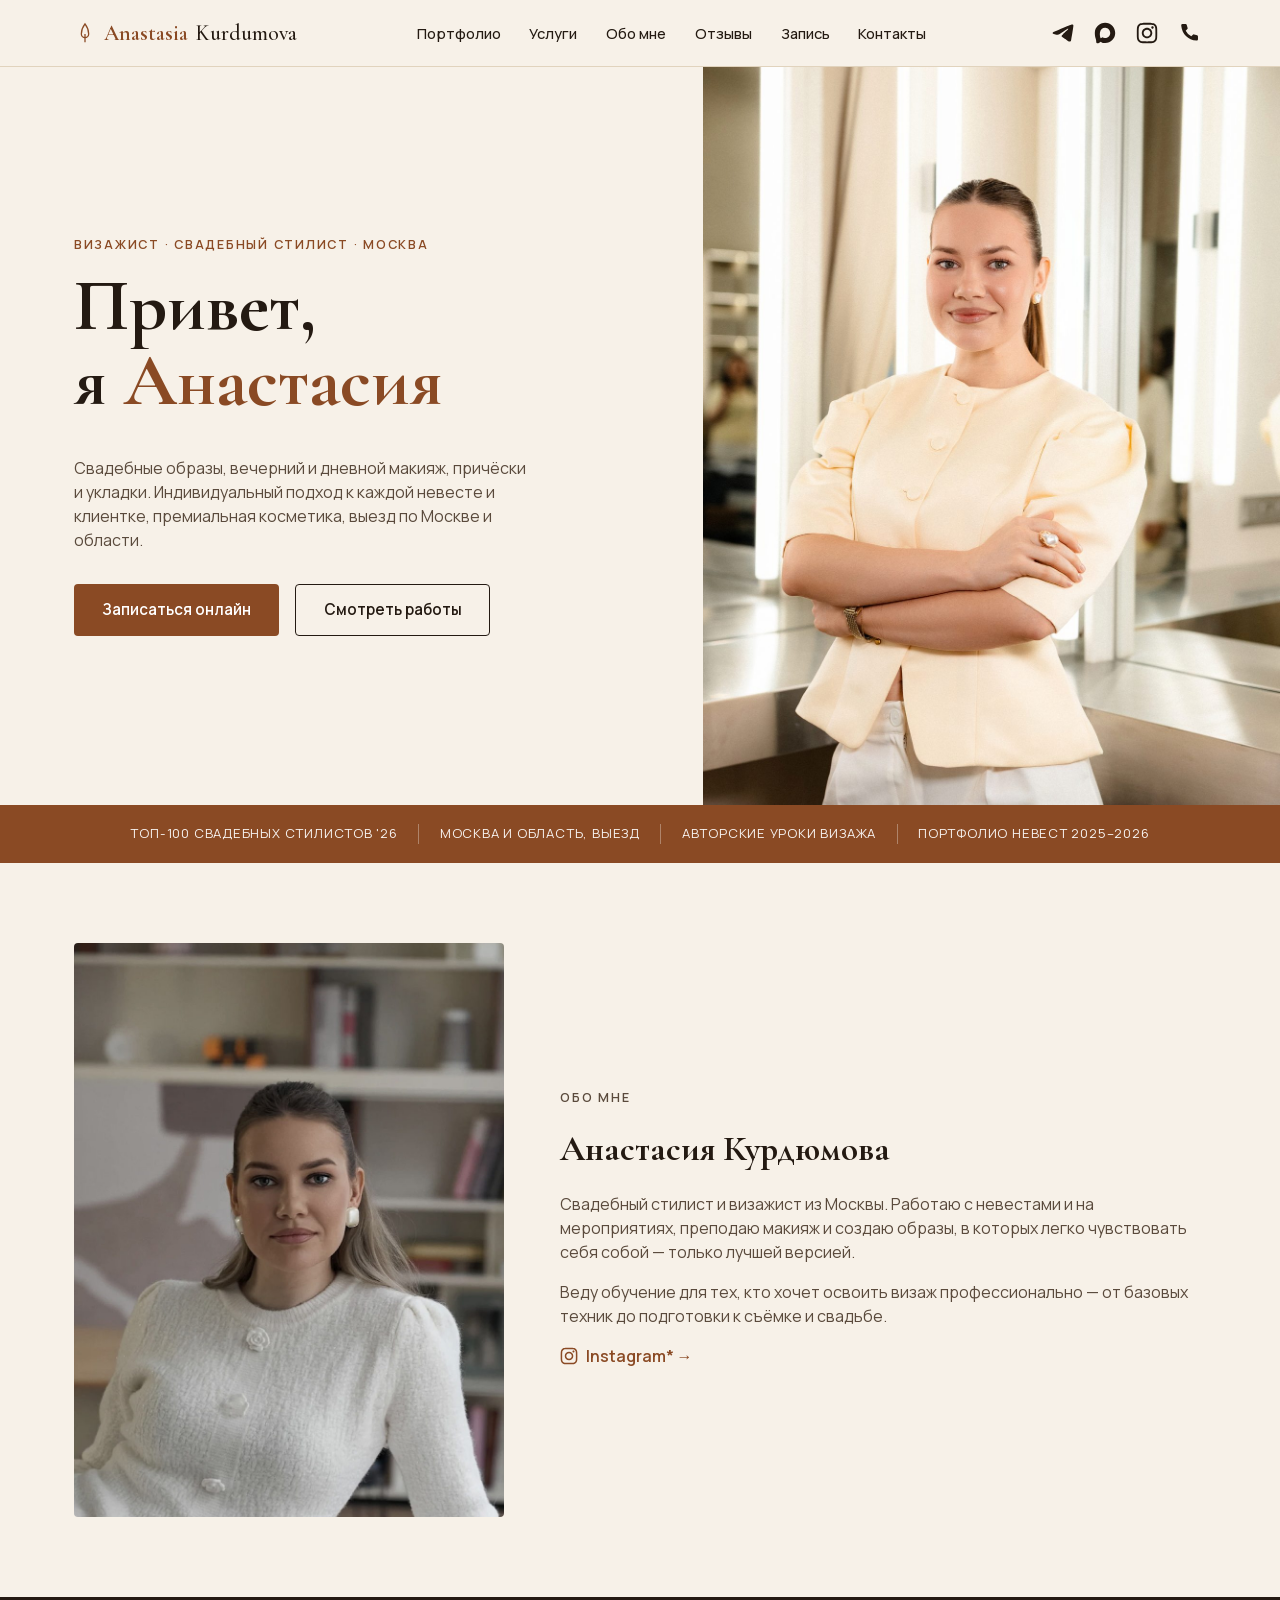
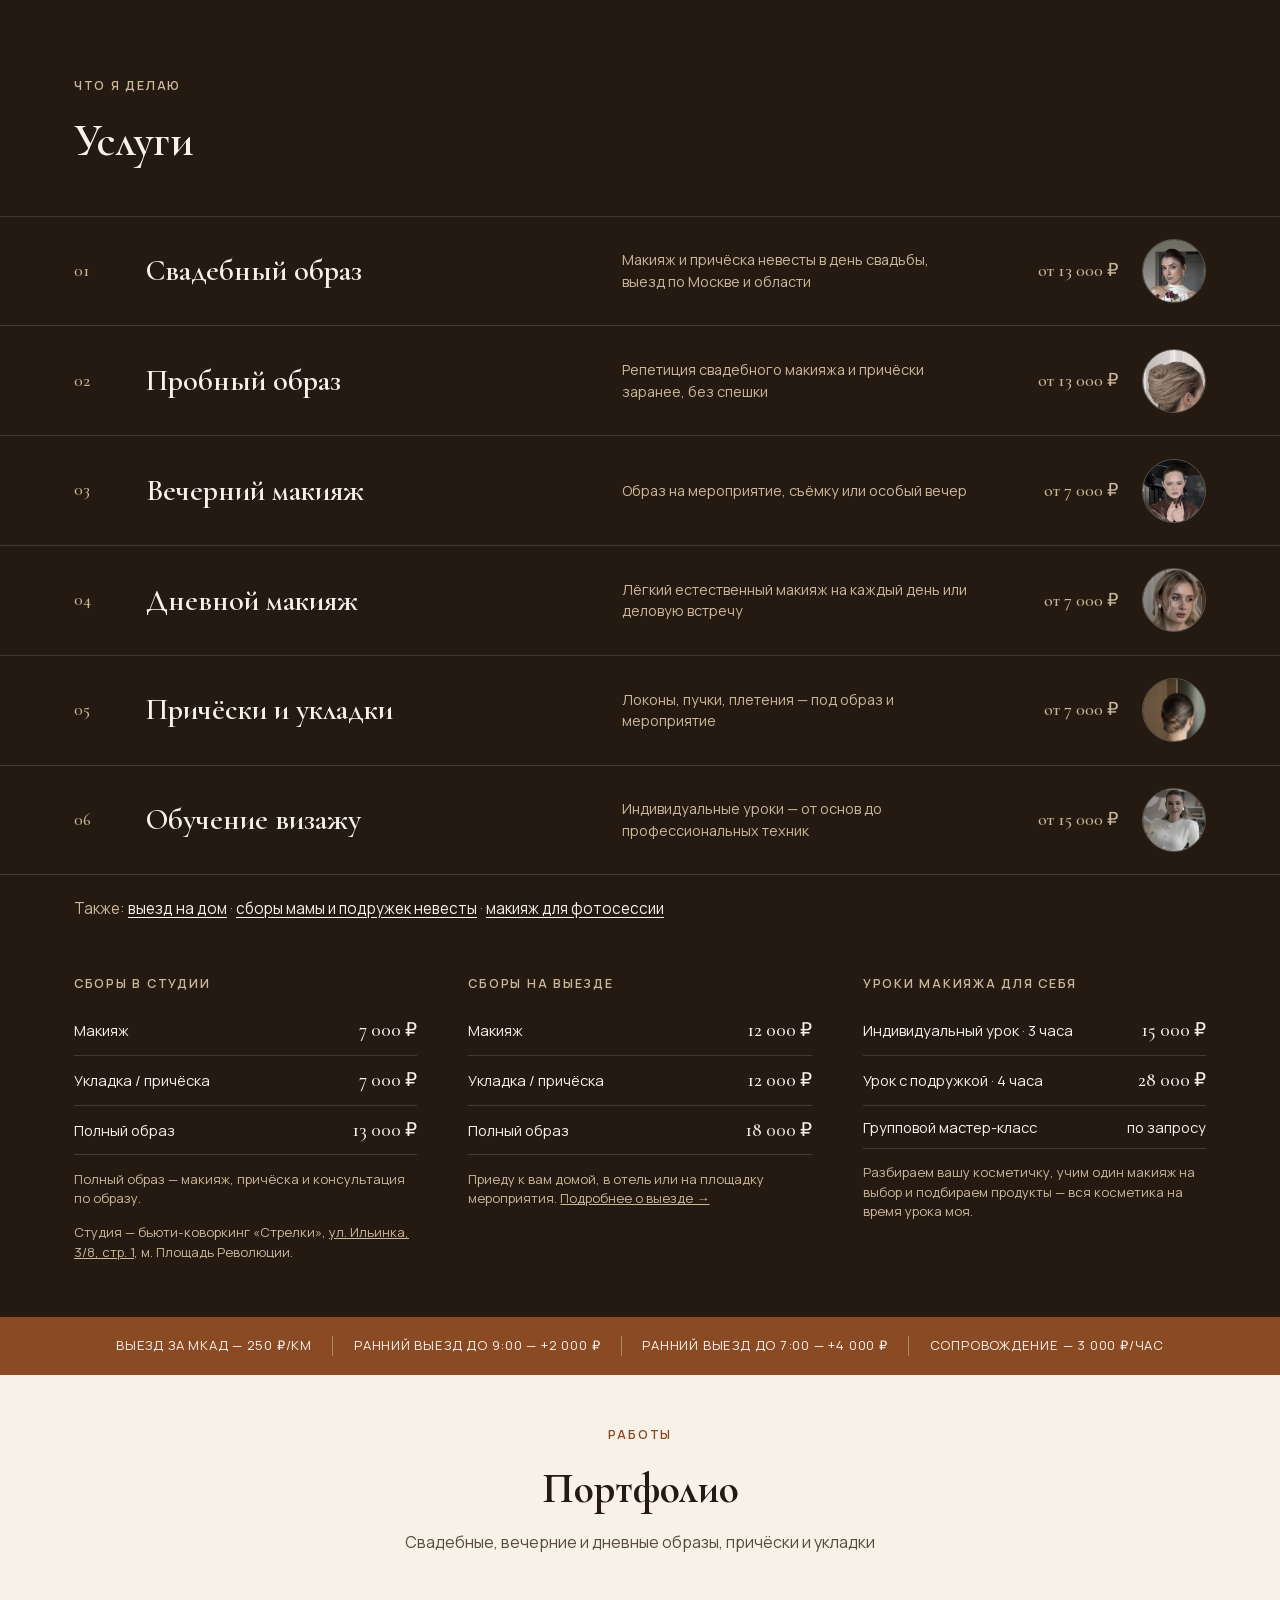
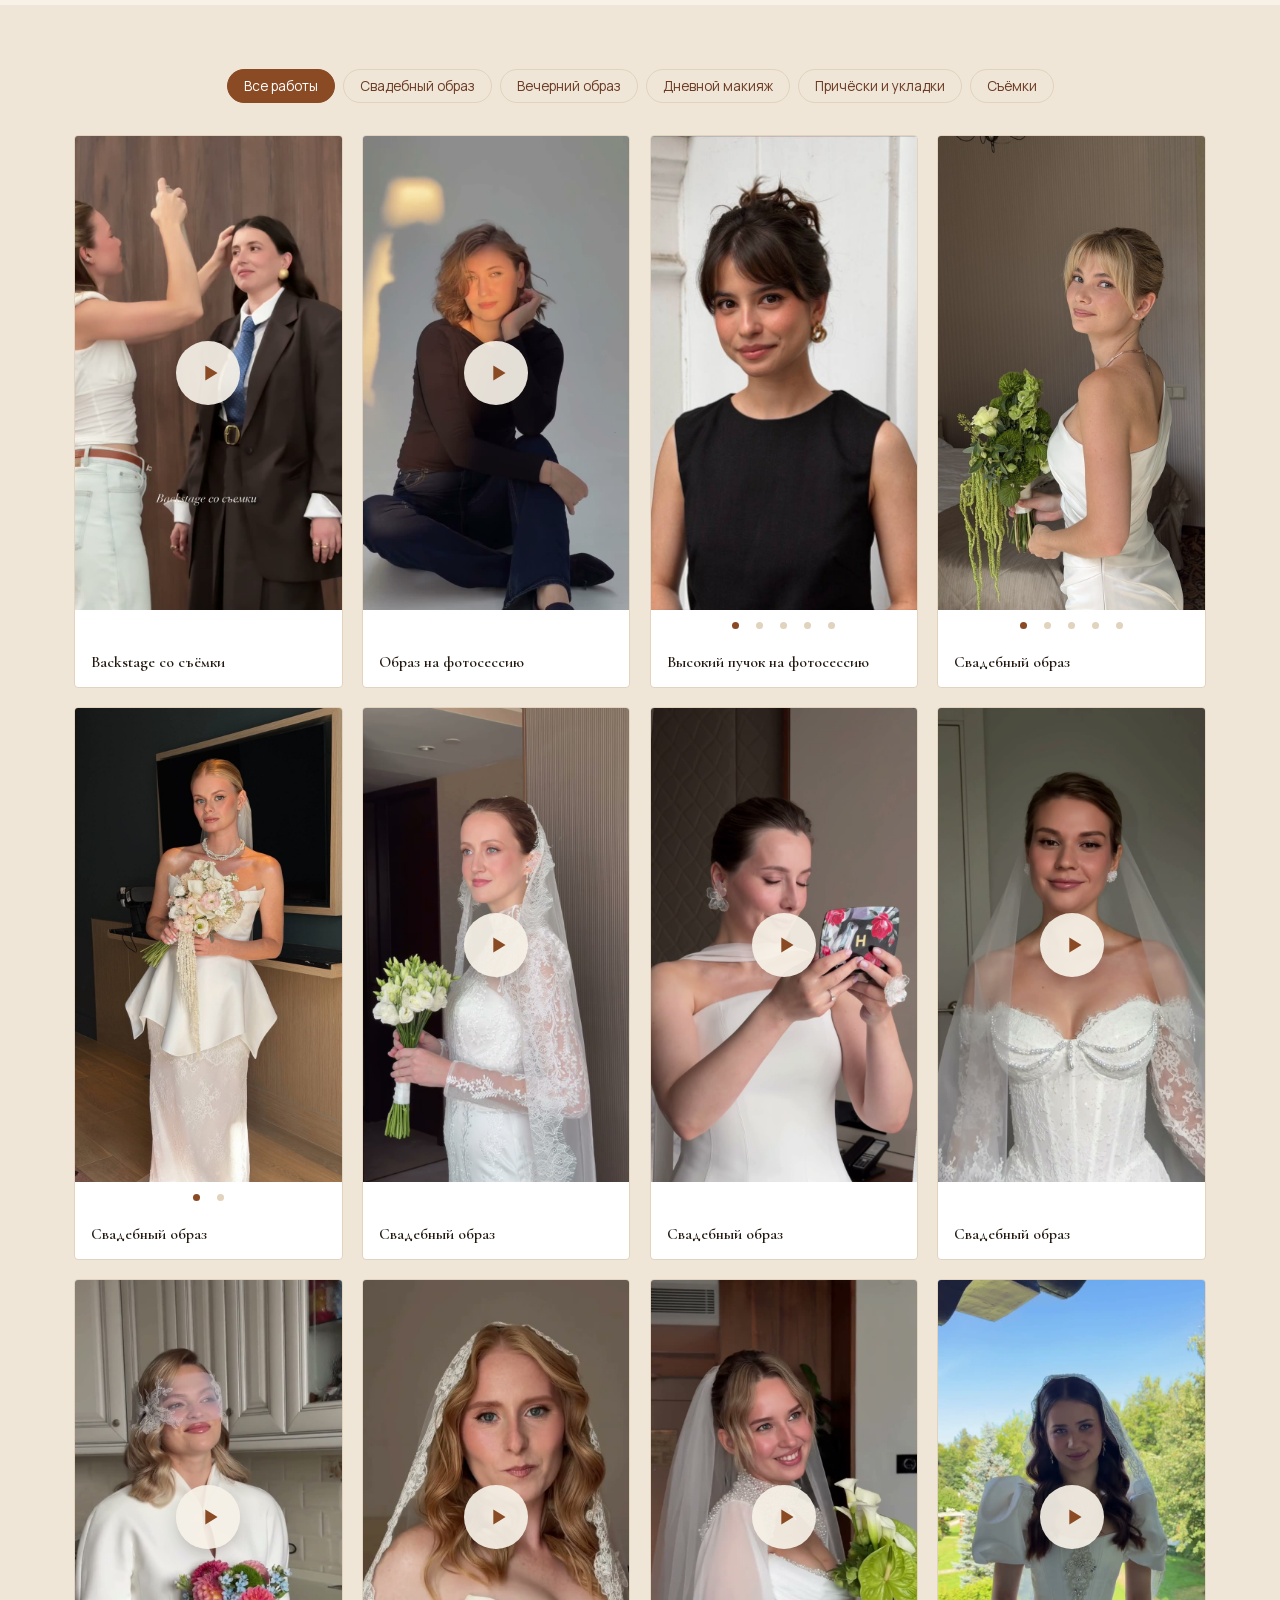
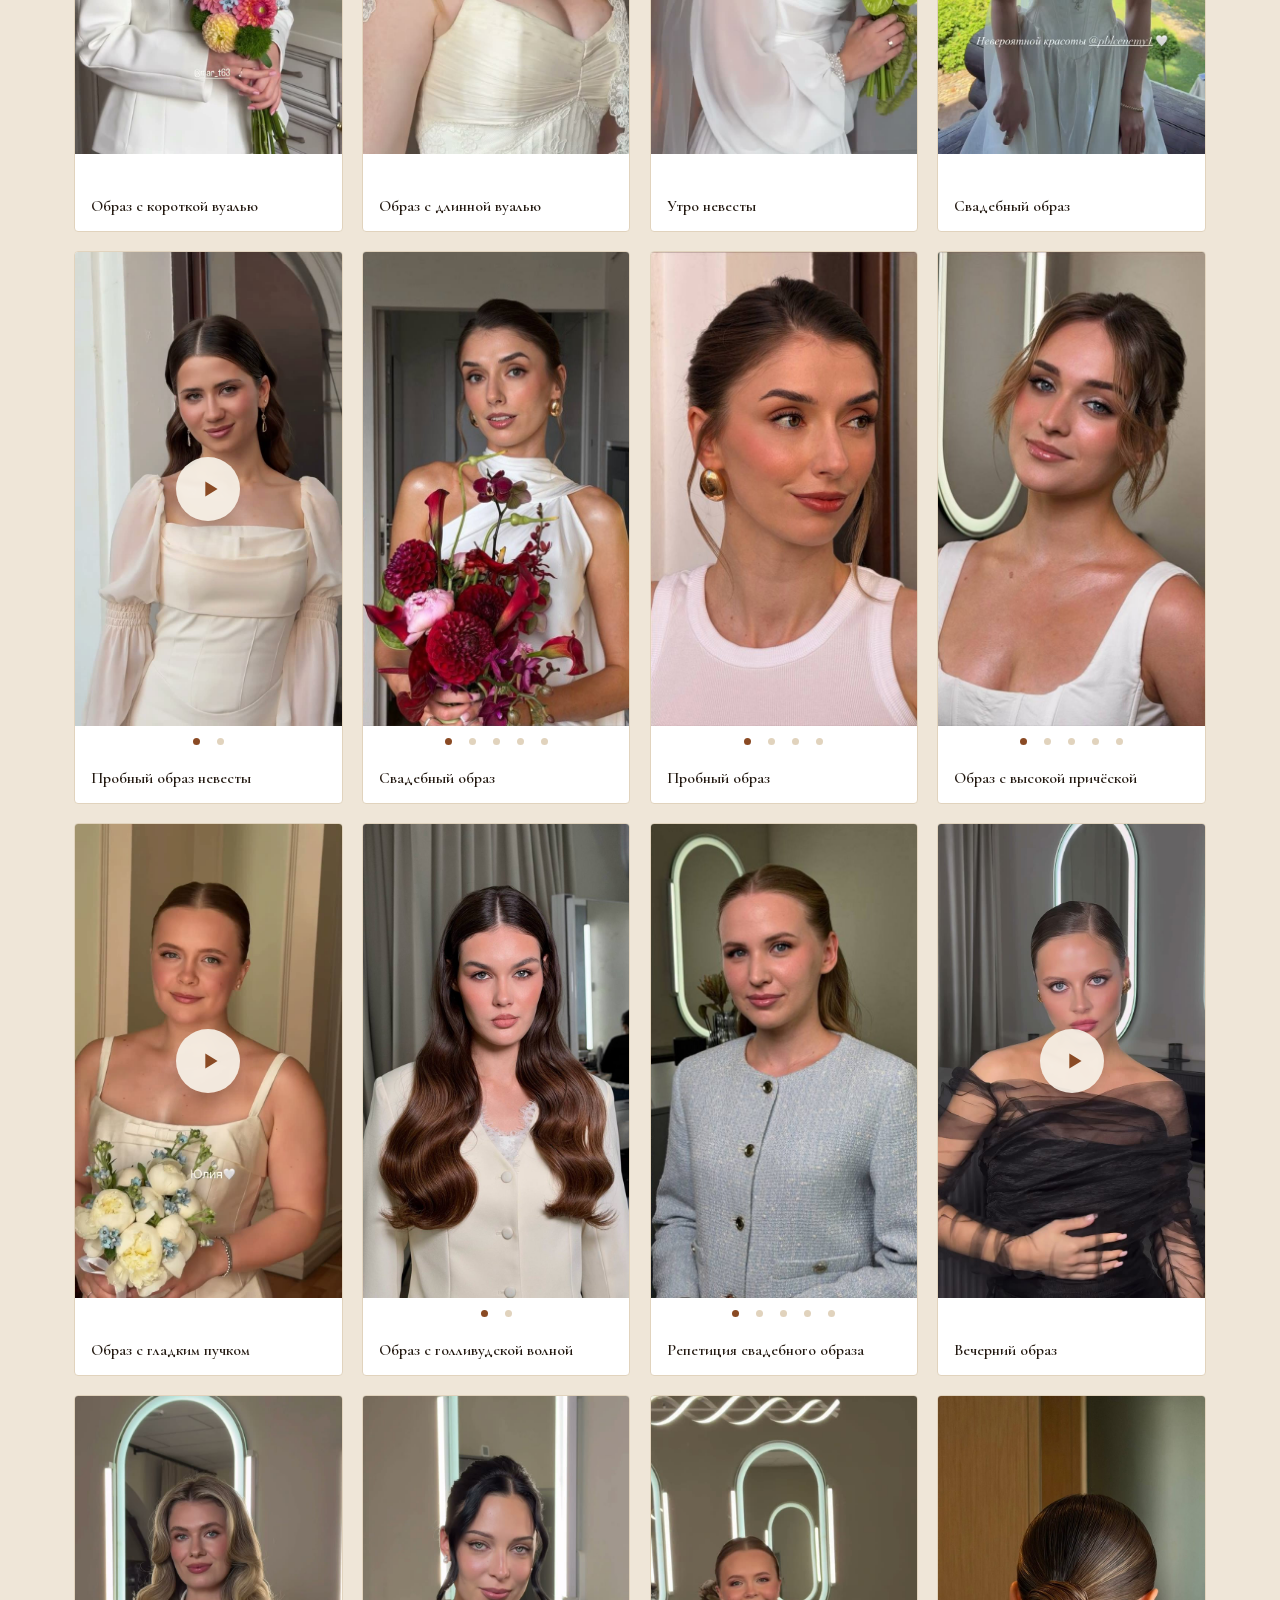
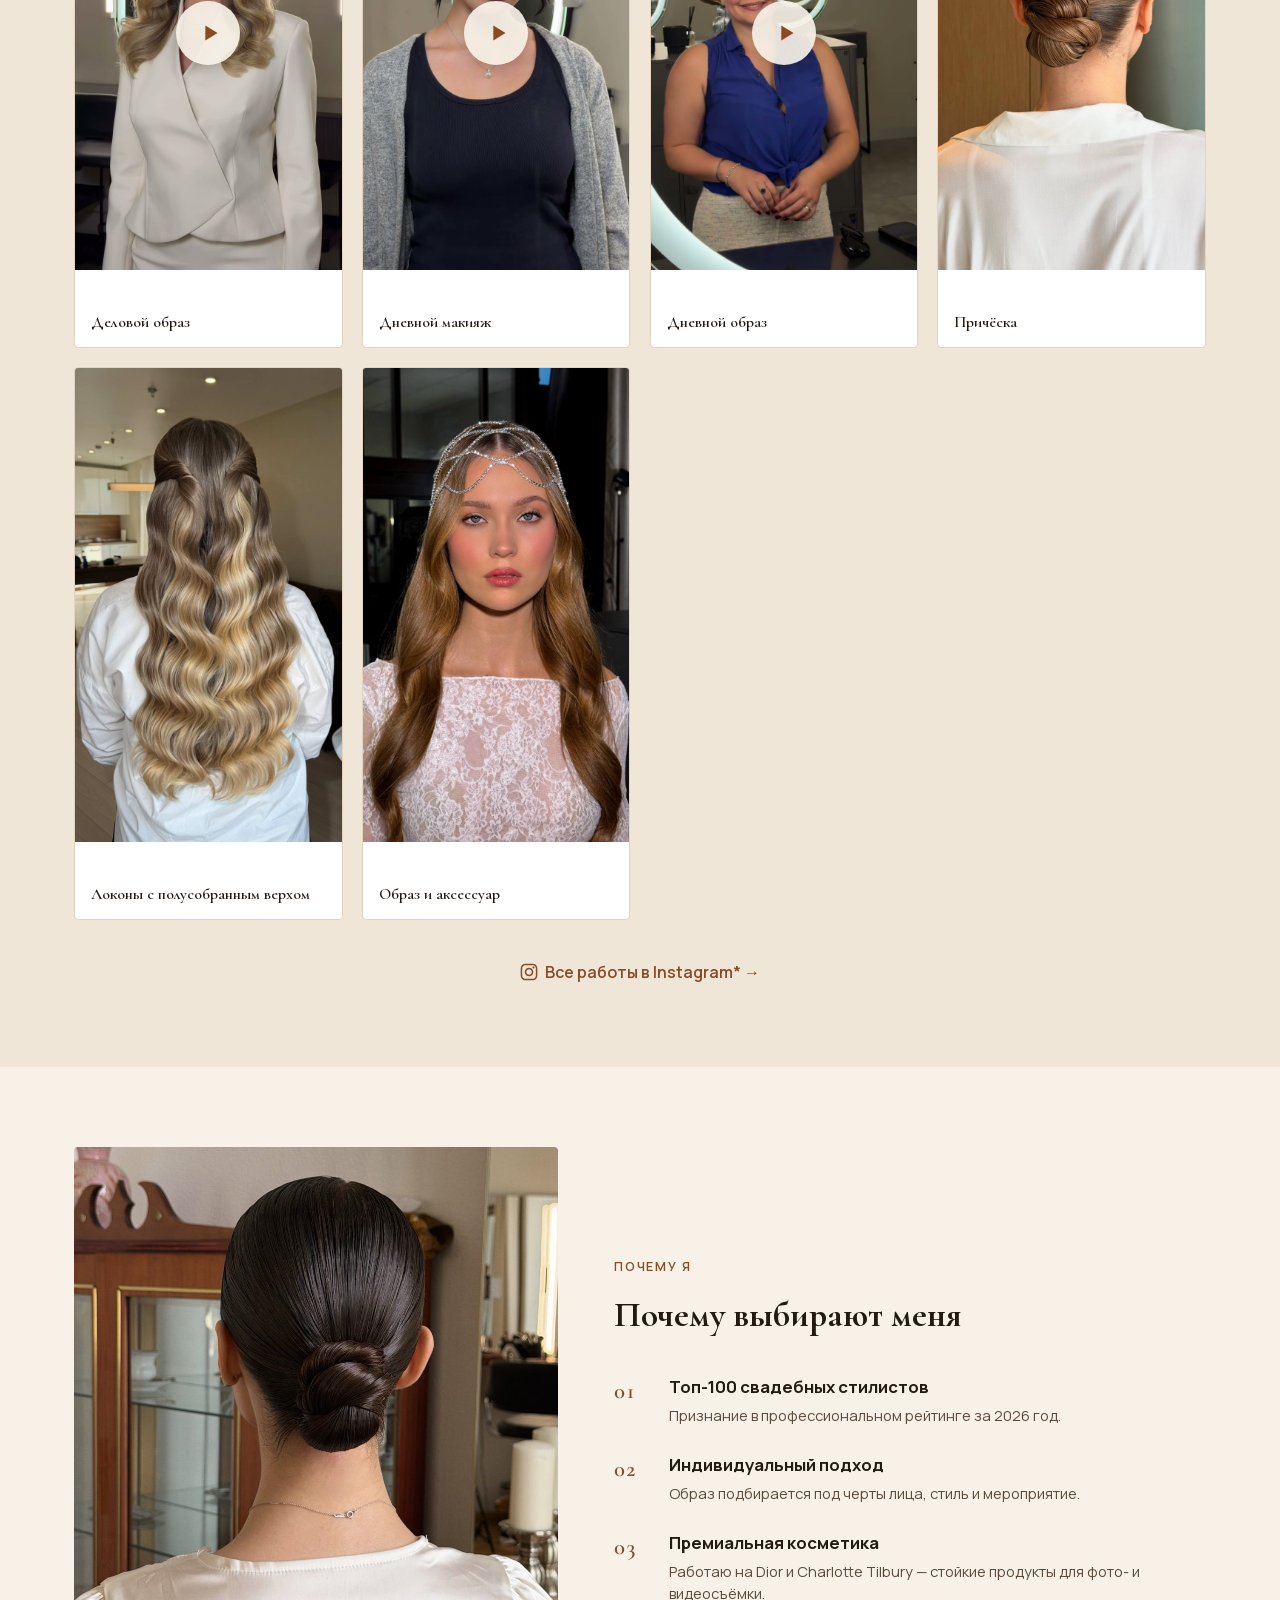
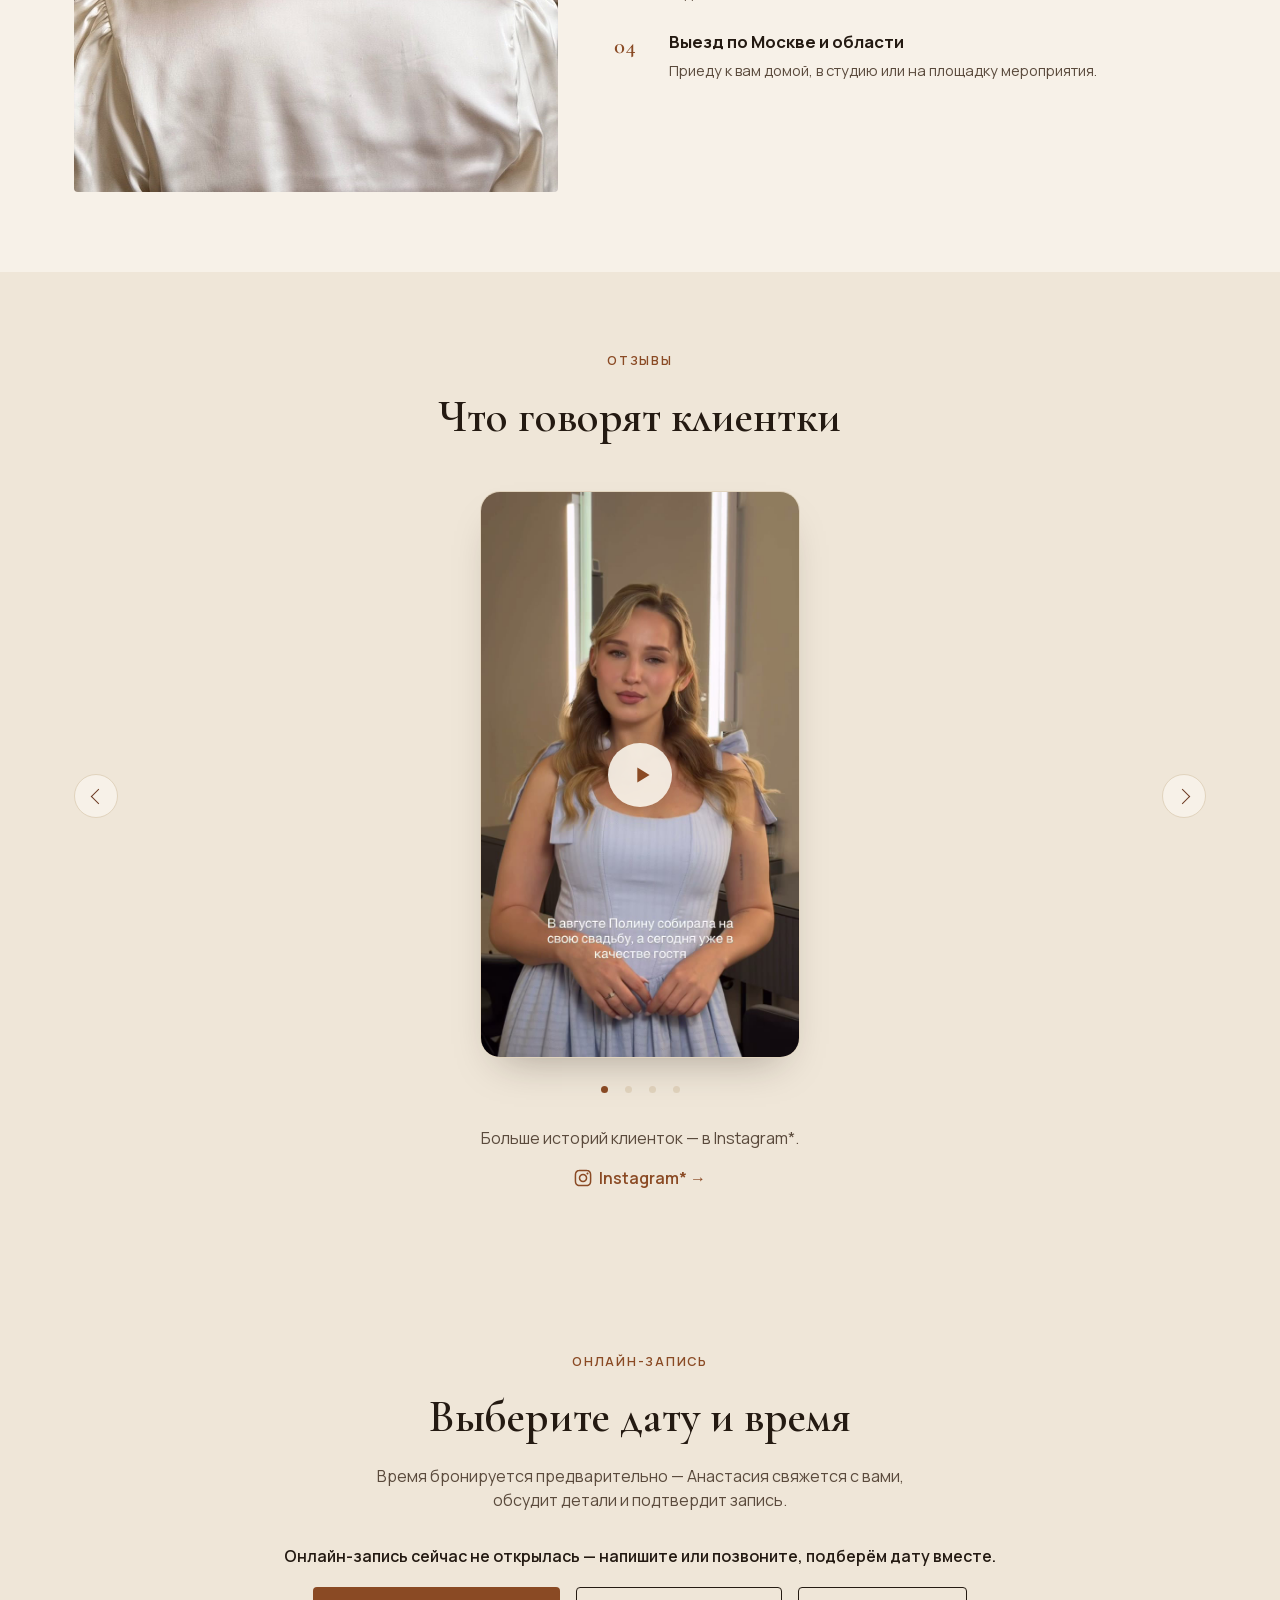
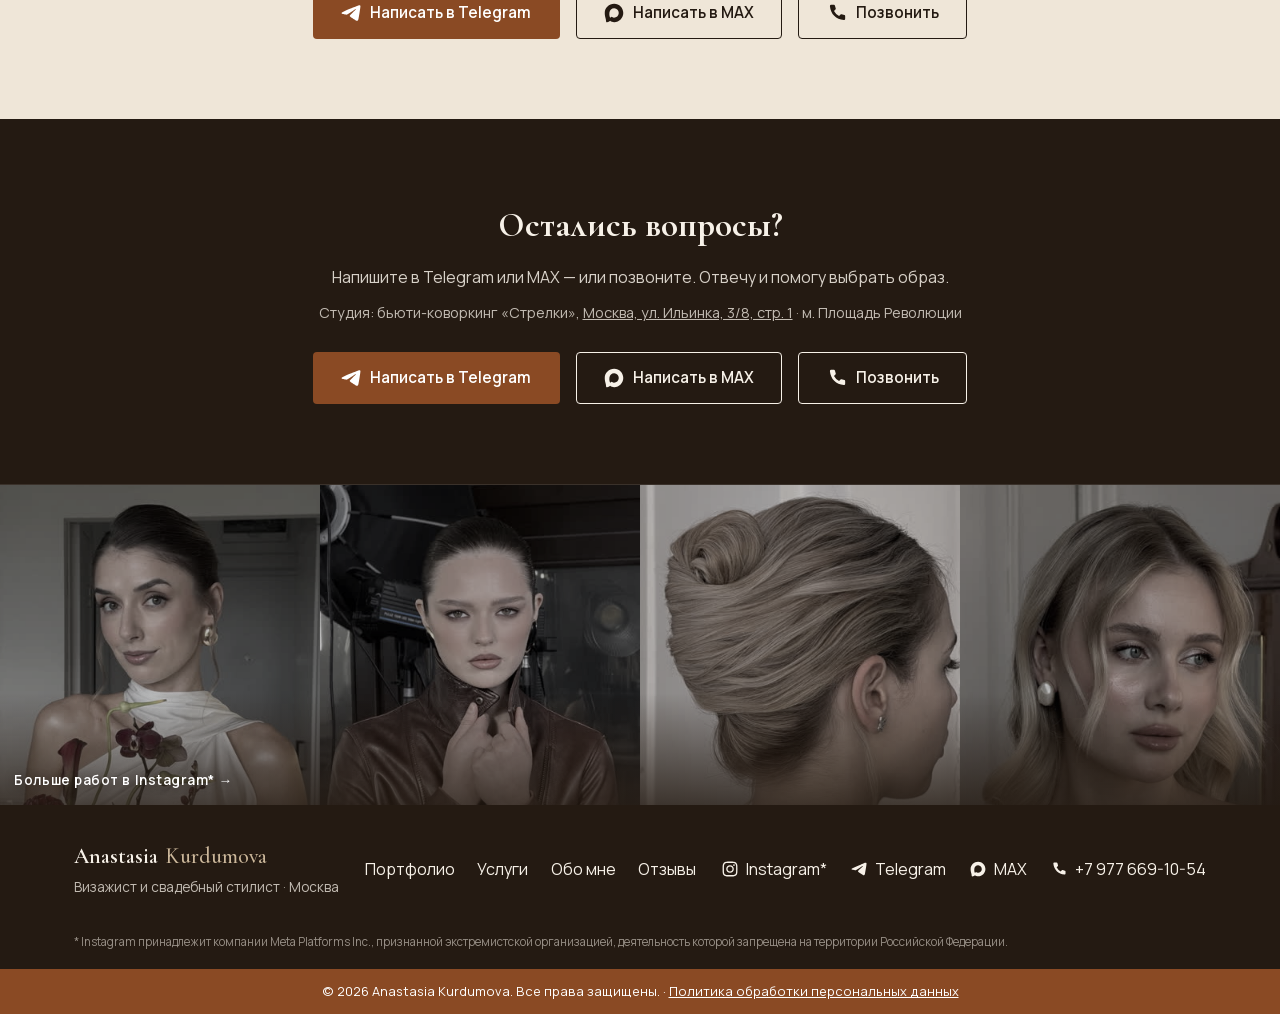
==== commit d84094b0: "Site review fixes: booking, layout, portfolio, motion - Sticky header works again (overflow-x: clip " ====
--- a/index.html
+++ b/index.html
@@ -217,10 +217,8 @@
         Индивидуальный подход к каждой невесте и клиентке, премиальная косметика,
         выезд по Москве и области.</p>
       <div class="hero-actions">
-        <a class="btn btn-primary" href="https://t.me/NastyaKurdyumova" target="_blank" rel="noopener">
-          <svg class="btn-icon" aria-hidden="true"><use href="#icon-telegram"></use></svg>
-          Записаться в Telegram
-        </a>
+        <!-- Запись — через онлайн-форму; мессенджеры и телефон — для вопросов (блок #contact). -->
+        <a class="btn btn-primary" href="#booking">Записаться онлайн</a>
         <a class="btn btn-ghost" href="#portfolio">Смотреть работы</a>
       </div>
     </div>
@@ -272,25 +270,25 @@
         <span class="service-num">01</span>
         <h3 class="service-name">Свадебный образ</h3>
         <span class="service-desc">Макияж и причёска невесты в день свадьбы, выезд по Москве и области</span>
-        <span class="service-price">от 13 000 ₽</span><span class="service-thumb"><img width="760" height="1351" loading="lazy" decoding="async" src="images/portfolio/wedding-real.jpg" style="--pos:50% 5%" alt=""></span>
-      </a>
-      <a class="service-row" href="wedding/">
+        <span class="service-price">от 13 000 ₽</span><span class="service-thumb"><img width="760" height="1351" loading="lazy" decoding="async" src="images/portfolio/sm/wedding-real.jpg" style="--pos:50% 5%" alt=""></span>
+      </a>
+      <a class="service-row" href="wedding/#trial">
         <span class="service-num">02</span>
         <h3 class="service-name">Пробный образ</h3>
         <span class="service-desc">Репетиция свадебного макияжа и причёски заранее, без спешки</span>
-        <span class="service-price">от 13 000 ₽</span><span class="service-thumb"><img width="760" height="1351" loading="lazy" decoding="async" src="images/portfolio/hair-real.jpg" style="--pos:50% 16%" alt=""></span>
+        <span class="service-price">от 13 000 ₽</span><span class="service-thumb"><img width="760" height="1351" loading="lazy" decoding="async" src="images/portfolio/sm/hair-real.jpg" style="--pos:50% 16%" alt=""></span>
       </a>
       <a class="service-row" href="evening/">
         <span class="service-num">03</span>
         <h3 class="service-name">Вечерний макияж</h3>
         <span class="service-desc">Образ на мероприятие, съёмку или особый вечер</span>
-        <span class="service-price">от 7 000 ₽</span><span class="service-thumb"><img width="760" height="1013" loading="lazy" decoding="async" src="images/portfolio/evening-real.jpg" style="--pos:50% 20%" alt=""></span>
+        <span class="service-price">от 7 000 ₽</span><span class="service-thumb"><img width="760" height="1013" loading="lazy" decoding="async" src="images/portfolio/sm/evening-real.jpg" style="--pos:50% 20%" alt=""></span>
       </a>
       <a class="service-row" href="#portfolio" data-filter="Каждый день">
         <span class="service-num">04</span>
         <h3 class="service-name">Дневной макияж</h3>
         <span class="service-desc">Лёгкий естественный макияж на каждый день или деловую встречу</span>
-        <span class="service-price">от 7 000 ₽</span><span class="service-thumb"><img width="760" height="1351" loading="lazy" decoding="async" src="images/portfolio/day-real.jpg" style="--pos:50% 24%" alt=""></span>
+        <span class="service-price">от 7 000 ₽</span><span class="service-thumb"><img width="760" height="1351" loading="lazy" decoding="async" src="images/portfolio/sm/day-real.jpg" style="--pos:50% 24%" alt=""></span>
       </a>
       <a class="service-row" href="#portfolio" data-filter="Стиль">
         <span class="service-num">05</span>
@@ -302,12 +300,12 @@
         <span class="service-num">06</span>
         <h3 class="service-name">Обучение визажу</h3>
         <span class="service-desc">Индивидуальные уроки — от основ до профессиональных техник</span>
-        <span class="service-price">от 15 000 ₽</span><span class="service-thumb"><img width="900" height="1351" loading="lazy" decoding="async" src="images/portfolio/portrait-real.jpg" style="--pos:50% 65%" alt=""></span>
-      </a>
-    </div>
-    <p class="container services-more">Также: <a href="home-visit/">выезд на дом</a> ·
-      <a href="bridal-party/">сборы мамы и подружек невесты</a> ·
-      <a href="photoshoot/">макияж для фотосессии</a></p>
+        <span class="service-price">от 15 000 ₽</span><span class="service-thumb"><img width="900" height="1351" loading="lazy" decoding="async" src="images/portfolio/sm/portrait-real.jpg" style="--pos:50% 65%" alt=""></span>
+      </a>
+    </div>
+    <p class="container services-more">Также: <a href="home-visit/">выезд на дом</a> ·
+      <a href="bridal-party/">сборы мамы и подружек невесты</a> ·
+      <a href="photoshoot/">макияж для фотосессии</a></p>
 
     <!-- Стоимость живёт внутри «Услуг»: цифры там, где человек уже читает про
          услуги, — отдельного раздела и пункта меню не заводим. -->
@@ -336,7 +334,7 @@
         <dl class="price-list">
           <div><dt>Индивидуальный урок · 3 часа</dt><dd>15 000 ₽</dd></div>
           <div><dt>Урок с подружкой · 4 часа</dt><dd>28 000 ₽</dd></div>
-          <div><dt>Групповой мастер-класс</dt><dd>по запросу</dd></div>
+          <div><dt>Групповой мастер-класс</dt><dd class="price-text">по запросу</dd></div>
         </dl>
         <p class="price-note">Разбираем вашу косметичку, учим один макияж на выбор и подбираем
           продукты — вся косметика на время урока моя.</p>
@@ -369,22 +367,22 @@
         <button type="button" aria-pressed="false" data-filter="Событие">Вечерний образ</button>
         <button type="button" aria-pressed="false" data-filter="Каждый день">Дневной макияж</button>
         <button type="button" aria-pressed="false" data-filter="Стиль">Причёски и укладки</button>
-        <button type="button" aria-pressed="false" data-filter="Съёмка">Backstage</button>
+        <button type="button" aria-pressed="false" data-filter="Съёмка">Съёмки</button>
       </div>
       <div class="portfolio-grid">
-        <figure class="portfolio-item">
+        <figure class="portfolio-item" data-category="Съёмка">
           <video controls preload="none" playsinline data-poster="images/portfolio/stories/backstage.jpg">
             <source src="images/portfolio/stories/backstage.mp4" type="video/mp4">
           </video>
-          <figcaption><span class="eyebrow">Съёмка</span>Backstage со съёмки</figcaption>
-        </figure>
-        <figure class="portfolio-item">
+          <figcaption>Backstage со съёмки</figcaption>
+        </figure>
+        <figure class="portfolio-item" data-category="Съёмка">
           <video controls preload="none" playsinline data-poster="images/portfolio/stories/shoot-1.jpg">
             <source src="images/portfolio/stories/shoot-1.mp4" type="video/mp4">
           </video>
-          <figcaption><span class="eyebrow">Съёмка</span>Образ на фотосессию</figcaption>
-        </figure>
-        <figure class="portfolio-item">
+          <figcaption>Образ на фотосессию</figcaption>
+        </figure>
+        <figure class="portfolio-item" data-category="Съёмка">
           <div class="pi-stack">
             <img width="540" height="960" loading="lazy" decoding="async" class="is-active" src="images/portfolio/stories/shoot-2a.jpg" alt="Портрет с высоким пучком">
             <img width="540" height="960" loading="lazy" decoding="async" src="images/portfolio/stories/shoot-2b.jpg" alt="Портрет вполоборота, высокий пучок">
@@ -401,9 +399,9 @@
             <button type="button" aria-label="Кадр 4"></button>
             <button type="button" aria-label="Кадр 5, видео"></button>
           </div>
-          <figcaption><span class="eyebrow">Съёмка</span>Высокий пучок на фотосессию</figcaption>
-        </figure>
-        <figure class="portfolio-item">
+          <figcaption>Высокий пучок на фотосессию</figcaption>
+        </figure>
+        <figure class="portfolio-item" data-category="Невесты">
           <div class="pi-stack">
             <img width="720" height="1280" loading="lazy" decoding="async" class="is-active" src="images/portfolio/stories/photo-4.jpg" alt="Невеста с букетом, портрет">
             <img width="540" height="960" loading="lazy" decoding="async" src="images/portfolio/stories/photo-4c.jpg" alt="Букет невесты крупным планом">
@@ -420,9 +418,9 @@
             <button type="button" aria-label="Кадр 4"></button>
             <button type="button" aria-label="Кадр 5, видео"></button>
           </div>
-          <figcaption><span class="eyebrow">Невесты</span>Свадебный образ</figcaption>
-        </figure>
-        <figure class="portfolio-item">
+          <figcaption>Свадебный образ</figcaption>
+        </figure>
+        <figure class="portfolio-item" data-category="Невесты">
           <!-- Кадры одного человека в одном боксе. Видео — всегда последним в стопке. -->
           <div class="pi-stack">
             <img width="720" height="1280" loading="lazy" decoding="async" class="is-active" src="images/portfolio/stories/photo-3.jpg" alt="Невеста с букетом">
@@ -434,51 +432,51 @@
             <button type="button" class="is-active" aria-current aria-label="Кадр 1"></button>
             <button type="button" aria-label="Кадр 2, видео"></button>
           </div>
-          <figcaption><span class="eyebrow">Невесты</span>Свадебный образ</figcaption>
-        </figure>
-        <figure class="portfolio-item">
+          <figcaption>Свадебный образ</figcaption>
+        </figure>
+        <figure class="portfolio-item" data-category="Невесты">
           <video controls preload="none" playsinline data-poster="images/portfolio/stories/wedding-1.jpg">
             <source src="images/portfolio/stories/wedding-1.mp4" type="video/mp4">
           </video>
-          <figcaption><span class="eyebrow">Невесты</span>Свадебный образ</figcaption>
-        </figure>
-        <figure class="portfolio-item">
+          <figcaption>Свадебный образ</figcaption>
+        </figure>
+        <figure class="portfolio-item" data-category="Невесты">
           <video controls preload="none" playsinline data-poster="images/portfolio/stories/wedding-2.jpg">
             <source src="images/portfolio/stories/wedding-2.mp4" type="video/mp4">
           </video>
-          <figcaption><span class="eyebrow">Невесты</span>Свадебный образ</figcaption>
-        </figure>
-        <figure class="portfolio-item">
+          <figcaption>Свадебный образ</figcaption>
+        </figure>
+        <figure class="portfolio-item" data-category="Невесты">
           <video controls preload="none" playsinline data-poster="images/portfolio/stories/wedding-4.jpg">
             <source src="images/portfolio/stories/wedding-4.mp4" type="video/mp4">
           </video>
-          <figcaption><span class="eyebrow">Невесты</span>Свадебный образ</figcaption>
-        </figure>
-        <figure class="portfolio-item">
+          <figcaption>Свадебный образ</figcaption>
+        </figure>
+        <figure class="portfolio-item" data-category="Невесты">
           <video controls preload="none" playsinline data-poster="images/portfolio/stories/wedding-5.jpg">
             <source src="images/portfolio/stories/wedding-5.mp4" type="video/mp4">
           </video>
-          <figcaption><span class="eyebrow">Невесты</span>Образ с короткой вуалью</figcaption>
-        </figure>
-        <figure class="portfolio-item">
+          <figcaption>Образ с короткой вуалью</figcaption>
+        </figure>
+        <figure class="portfolio-item" data-category="Невесты">
           <video controls preload="none" playsinline data-poster="images/portfolio/stories/wedding-7.jpg">
             <source src="images/portfolio/stories/wedding-7.mp4" type="video/mp4">
           </video>
-          <figcaption><span class="eyebrow">Невесты</span>Образ с длинной вуалью</figcaption>
-        </figure>
-        <figure class="portfolio-item">
+          <figcaption>Образ с длинной вуалью</figcaption>
+        </figure>
+        <figure class="portfolio-item" data-category="Невесты">
           <video controls preload="none" playsinline data-poster="images/portfolio/stories/wedding-8.jpg">
             <source src="images/portfolio/stories/wedding-8.mp4" type="video/mp4">
           </video>
-          <figcaption><span class="eyebrow">Невесты</span>Утро невесты</figcaption>
-        </figure>
-        <figure class="portfolio-item">
+          <figcaption>Утро невесты</figcaption>
+        </figure>
+        <figure class="portfolio-item" data-category="Невесты">
           <video controls preload="none" playsinline data-poster="images/portfolio/stories/wedding-9.jpg">
             <source src="images/portfolio/stories/wedding-9.mp4" type="video/mp4">
           </video>
-          <figcaption><span class="eyebrow">Невесты</span>Свадебный образ</figcaption>
-        </figure>
-        <figure class="portfolio-item">
+          <figcaption>Свадебный образ</figcaption>
+        </figure>
+        <figure class="portfolio-item" data-category="Невесты">
           <div class="pi-stack">
             <video class="is-active" controls preload="none" playsinline data-poster="images/portfolio/stories/trial-2.jpg">
               <source src="images/portfolio/stories/trial-2.mp4" type="video/mp4">
@@ -491,9 +489,9 @@
             <button type="button" class="is-active" aria-current aria-label="Кадр 1, видео"></button>
             <button type="button" aria-label="Кадр 2, видео"></button>
           </div>
-          <figcaption><span class="eyebrow">Невесты</span>Пробный образ невесты</figcaption>
-        </figure>
-        <figure class="portfolio-item">
+          <figcaption>Пробный образ невесты</figcaption>
+        </figure>
+        <figure class="portfolio-item" data-category="Невесты">
           <div class="pi-stack">
             <img width="540" height="960" loading="lazy" decoding="async" class="is-active" src="images/portfolio/stories/photo-6.jpg" alt="Невеста с букетом, портрет">
             <img width="540" height="960" loading="lazy" decoding="async" src="images/portfolio/stories/photo-6b.jpg" alt="Невеста в платье с открытой спиной, в полный рост">
@@ -510,9 +508,9 @@
             <button type="button" aria-label="Кадр 4"></button>
             <button type="button" aria-label="Кадр 5, видео"></button>
           </div>
-          <figcaption><span class="eyebrow">Невесты</span>Свадебный образ</figcaption>
-        </figure>
-        <figure class="portfolio-item">
+          <figcaption>Свадебный образ</figcaption>
+        </figure>
+        <figure class="portfolio-item" data-category="Невесты">
           <div class="pi-stack">
             <img width="540" height="960" loading="lazy" decoding="async" class="is-active" src="images/portfolio/stories/photo-7.jpg" alt="Портрет на пробном образе">
             <img width="540" height="960" loading="lazy" decoding="async" src="images/portfolio/stories/photo-7b.jpg" alt="Портрет вполоборота, макияж крупным планом">
@@ -525,9 +523,9 @@
             <button type="button" aria-label="Кадр 3"></button>
             <button type="button" aria-label="Кадр 4"></button>
           </div>
-          <figcaption><span class="eyebrow">Невесты</span>Пробный образ</figcaption>
-        </figure>
-        <figure class="portfolio-item">
+          <figcaption>Пробный образ</figcaption>
+        </figure>
+        <figure class="portfolio-item" data-category="Невесты">
           <div class="pi-stack">
             <img width="540" height="960" loading="lazy" decoding="async" class="is-active" src="images/portfolio/stories/photo-8.jpg" alt="Портрет с высокой причёской">
             <img width="540" height="960" loading="lazy" decoding="async" src="images/portfolio/stories/photo-8b.jpg" alt="Портрет вполоборота в белом корсете">
@@ -544,15 +542,15 @@
             <button type="button" aria-label="Кадр 4"></button>
             <button type="button" aria-label="Кадр 5, видео"></button>
           </div>
-          <figcaption><span class="eyebrow">Невесты</span>Образ с высокой причёской</figcaption>
-        </figure>
-        <figure class="portfolio-item">
+          <figcaption>Образ с высокой причёской</figcaption>
+        </figure>
+        <figure class="portfolio-item" data-category="Невесты">
           <video controls preload="none" playsinline data-poster="images/portfolio/stories/wedding-11.jpg">
             <source src="images/portfolio/stories/wedding-11.mp4" type="video/mp4">
           </video>
-          <figcaption><span class="eyebrow">Невесты</span>Образ с гладким пучком</figcaption>
-        </figure>
-        <figure class="portfolio-item">
+          <figcaption>Образ с гладким пучком</figcaption>
+        </figure>
+        <figure class="portfolio-item" data-category="Невесты">
           <div class="pi-stack">
             <img width="720" height="1280" loading="lazy" decoding="async" class="is-active" src="images/portfolio/stories/photo-9.jpg" alt="Невеста с голливудской волной и макияжем в тёплых тонах">
             <video controls preload="none" playsinline data-poster="images/portfolio/stories/wedding-12.jpg">
@@ -563,9 +561,9 @@
             <button type="button" class="is-active" aria-current aria-label="Кадр 1"></button>
             <button type="button" aria-label="Кадр 2, видео"></button>
           </div>
-          <figcaption><span class="eyebrow">Невесты</span>Образ с голливудской волной</figcaption>
-        </figure>
-        <figure class="portfolio-item">
+          <figcaption>Образ с голливудской волной</figcaption>
+        </figure>
+        <figure class="portfolio-item" data-category="Невесты">
           <div class="pi-stack">
             <img width="540" height="960" loading="lazy" decoding="async" class="is-active" src="images/portfolio/stories/everyday-3b.jpg" alt="Репетиция свадебного образа, портрет в три четверти">
             <img width="540" height="960" loading="lazy" decoding="async" src="images/portfolio/stories/everyday-3c.jpg" alt="Свадебный макияж крупным планом, нюдовые оттенки">
@@ -582,43 +580,43 @@
             <button type="button" aria-label="Кадр 4"></button>
             <button type="button" aria-label="Кадр 5, видео"></button>
           </div>
-          <figcaption><span class="eyebrow">Невесты</span>Репетиция свадебного образа</figcaption>
-        </figure>
-        <figure class="portfolio-item">
+          <figcaption>Репетиция свадебного образа</figcaption>
+        </figure>
+        <figure class="portfolio-item" data-category="Событие">
           <video controls preload="none" playsinline data-poster="images/portfolio/stories/evening-1.jpg">
             <source src="images/portfolio/stories/evening-1.mp4" type="video/mp4">
           </video>
-          <figcaption><span class="eyebrow">Событие</span>Вечерний образ</figcaption>
-        </figure>
-        <figure class="portfolio-item">
+          <figcaption>Вечерний образ</figcaption>
+        </figure>
+        <figure class="portfolio-item" data-category="Событие">
           <video controls preload="none" playsinline data-poster="images/portfolio/stories/business.jpg">
             <source src="images/portfolio/stories/business.mp4" type="video/mp4">
           </video>
-          <figcaption><span class="eyebrow">Событие</span>Деловой образ</figcaption>
-        </figure>
-        <figure class="portfolio-item">
+          <figcaption>Деловой образ</figcaption>
+        </figure>
+        <figure class="portfolio-item" data-category="Каждый день">
           <video controls preload="none" playsinline data-poster="images/portfolio/stories/everyday.jpg">
             <source src="images/portfolio/stories/everyday.mp4" type="video/mp4">
           </video>
-          <figcaption><span class="eyebrow">Каждый день</span>Дневной макияж</figcaption>
-        </figure>
-        <figure class="portfolio-item">
+          <figcaption>Дневной макияж</figcaption>
+        </figure>
+        <figure class="portfolio-item" data-category="Каждый день">
           <video controls preload="none" playsinline data-poster="images/portfolio/stories/everyday-2.jpg">
             <source src="images/portfolio/stories/everyday-2.mp4" type="video/mp4">
           </video>
-          <figcaption><span class="eyebrow">Каждый день</span>Дневной образ</figcaption>
-        </figure>
-        <figure class="portfolio-item">
+          <figcaption>Дневной образ</figcaption>
+        </figure>
+        <figure class="portfolio-item" data-category="Стиль">
           <img width="720" height="1280" loading="lazy" decoding="async" src="images/portfolio/stories/photo-2.jpg" alt="Причёска — низкий пучок">
-          <figcaption><span class="eyebrow">Стиль</span>Причёска</figcaption>
-        </figure>
-        <figure class="portfolio-item">
+          <figcaption>Причёска</figcaption>
+        </figure>
+        <figure class="portfolio-item" data-category="Стиль">
           <img width="720" height="1280" loading="lazy" decoding="async" src="images/portfolio/stories/photo-5.jpg" alt="Причёска — мягкие локоны с полусобранным верхом">
-          <figcaption><span class="eyebrow">Стиль</span>Локоны с полусобранным верхом</figcaption>
-        </figure>
-        <figure class="portfolio-item">
+          <figcaption>Локоны с полусобранным верхом</figcaption>
+        </figure>
+        <figure class="portfolio-item" data-category="Стиль">
           <img width="720" height="1280" loading="lazy" decoding="async" src="images/portfolio/stories/photo-1.jpg" alt="Образ с аксессуаром">
-          <figcaption><span class="eyebrow">Стиль</span>Образ и аксессуар</figcaption>
+          <figcaption>Образ и аксессуар</figcaption>
         </figure>
       </div>
 
@@ -734,23 +732,41 @@
       <span class="eyebrow center">Онлайн-запись</span>
       <h2 class="section-title center">Выберите дату и время</h2>
       <p class="section-sub center">Время бронируется предварительно — Анастасия свяжется с вами, обсудит детали и подтвердит запись.</p>
-      <p class="bk-fallback center">Если форма не открылась — запишитесь в <a href="https://t.me/NastyaKurdyumova" target="_blank" rel="noopener">Telegram</a>.</p>
+      <!-- Виден, пока форма не загрузилась (нет JS) или когда расписание не пришло. -->
+      <div class="bk-fallback center">
+        <p>Онлайн-запись сейчас не открылась — напишите или позвоните, подберём дату вместе.</p>
+        <div class="cta-actions">
+          <a class="btn btn-primary" href="https://t.me/NastyaKurdyumova" target="_blank" rel="noopener">
+            <svg class="btn-icon" aria-hidden="true"><use href="#icon-telegram"></use></svg>
+            Написать в Telegram
+          </a>
+          <a class="btn btn-ghost" href="https://max.ru/u/f9LHodD0cOLhBi33fNEzJmTGlc65yzBXT4VLQVfNH84oaL1QS9gwJpnKSuc" target="_blank" rel="noopener">
+            <svg class="btn-icon" aria-hidden="true"><use href="#icon-max"></use></svg>
+            Написать в MAX
+          </a>
+          <a class="btn btn-ghost" href="tel:+79776691054">
+            <svg class="btn-icon" aria-hidden="true"><use href="#icon-phone"></use></svg>
+            Позвонить
+          </a>
+        </div>
+      </div>
 
       <form class="bk" hidden novalidate>
         <fieldset class="bk-step">
           <legend>1. Услуга</legend>
-          <div class="bk-services pf-filters"></div>
+          <div class="bk-services pf-filters"><p class="bk-hint">Загружаем расписание…</p></div>
         </fieldset>
 
         <fieldset class="bk-step">
           <legend>2. Дата</legend>
           <div class="bk-month">
             <button type="button" class="bk-prev" aria-label="Предыдущий месяц">‹</button>
-            <strong class="bk-month-name" aria-live="polite"></strong>
+            <select class="bk-month-name" aria-label="Месяц"></select>
             <button type="button" class="bk-next" aria-label="Следующий месяц">›</button>
           </div>
           <div class="bk-weekdays" aria-hidden="true"><span>Пн</span><span>Вт</span><span>Ср</span><span>Чт</span><span>Пт</span><span>Сб</span><span>Вс</span></div>
           <div class="bk-days"></div>
+          <p class="bk-load-error" role="alert" hidden></p>
         </fieldset>
 
         <fieldset class="bk-step">
@@ -785,13 +801,13 @@
   <!-- CONTACT / CTA -->
   <section class="cta" id="contact">
     <div class="container cta-inner">
-      <h2>Готовы обсудить ваш образ?</h2>
-      <p>Напишите в Telegram или MAX — или позвоните. Отвечу и подберу дату.</p>
+      <h2>Остались вопросы?</h2>
+      <p>Напишите в Telegram или MAX — или позвоните. Отвечу и помогу выбрать образ.</p>
       <p class="cta-address">Студия: бьюти-коворкинг «Стрелки», <a href="https://yandex.ru/maps/?text=%D0%9C%D0%BE%D1%81%D0%BA%D0%B2%D0%B0%2C%20%D1%83%D0%BB.%20%D0%98%D0%BB%D1%8C%D0%B8%D0%BD%D0%BA%D0%B0%2C%203%2F8%D1%811" target="_blank" rel="noopener">Москва, ул. Ильинка, 3/8, стр. 1</a> · м. Площадь Революции</p>
       <div class="cta-actions">
         <a class="btn btn-primary" href="https://t.me/NastyaKurdyumova" target="_blank" rel="noopener">
           <svg class="btn-icon" aria-hidden="true"><use href="#icon-telegram"></use></svg>
-          Записаться в Telegram
+          Написать в Telegram
         </a>
         <a class="btn btn-ghost-light" href="https://max.ru/u/f9LHodD0cOLhBi33fNEzJmTGlc65yzBXT4VLQVfNH84oaL1QS9gwJpnKSuc" target="_blank" rel="noopener">
           <svg class="btn-icon" aria-hidden="true"><use href="#icon-max"></use></svg>
@@ -808,24 +824,15 @@
 </main>
 
 <footer class="site-footer">
-  <div class="footer-social-strip">
-    <a href="https://www.instagram.com/anastasia.kurdumova/" target="_blank" rel="noopener">
-      <span class="eyebrow">Instagram*</span>
-      <img width="760" height="1351" loading="lazy" decoding="async" src="images/portfolio/wedding-real.jpg" style="--pos:50% 15%" alt="">
-    </a>
-    <a href="https://t.me/NastyaKurdyumova" target="_blank" rel="noopener">
-      <span class="eyebrow">Telegram</span>
-      <img width="760" height="1013" loading="lazy" decoding="async" src="images/portfolio/evening-real.jpg" style="--pos:50% 20%" alt="">
-    </a>
-    <a href="https://max.ru/u/f9LHodD0cOLhBi33fNEzJmTGlc65yzBXT4VLQVfNH84oaL1QS9gwJpnKSuc" target="_blank" rel="noopener">
-      <span class="eyebrow">MAX</span>
-      <img width="760" height="1351" loading="lazy" decoding="async" src="images/portfolio/hair-real.jpg" style="--pos:50% 36%" alt="">
-    </a>
-    <a href="https://www.instagram.com/anastasia.kurdumova/" target="_blank" rel="noopener">
-      <span class="eyebrow">Работы</span>
-      <img width="760" height="1351" loading="lazy" decoding="async" src="images/portfolio/day-real.jpg" style="--pos:50% 17%" alt="">
-    </a>
-  </div>
+  <!-- Полоса работ — одна ссылка на ленту. Подписи каналов на лицах клиенток
+       читались странно, а сами каналы есть строкой ниже. -->
+  <a class="footer-social-strip" href="https://www.instagram.com/anastasia.kurdumova/" target="_blank" rel="noopener">
+    <span class="footer-strip-label">Больше работ в Instagram* →</span>
+    <img width="760" height="1351" loading="lazy" decoding="async" srcset="images/portfolio/sm/wedding-real.jpg 400w, images/portfolio/wedding-real.jpg 760w" sizes="(max-width: 560px) 50vw, 25vw" src="images/portfolio/wedding-real.jpg" style="--pos:50% 15%" alt="">
+    <img width="760" height="1013" loading="lazy" decoding="async" srcset="images/portfolio/sm/evening-real.jpg 400w, images/portfolio/evening-real.jpg 760w" sizes="(max-width: 560px) 50vw, 25vw" src="images/portfolio/evening-real.jpg" style="--pos:50% 20%" alt="">
+    <img width="760" height="1351" loading="lazy" decoding="async" srcset="images/portfolio/sm/hair-real.jpg 400w, images/portfolio/hair-real.jpg 760w" sizes="(max-width: 560px) 50vw, 25vw" src="images/portfolio/hair-real.jpg" style="--pos:50% 36%" alt="">
+    <img width="760" height="1351" loading="lazy" decoding="async" srcset="images/portfolio/sm/day-real.jpg 400w, images/portfolio/day-real.jpg 760w" sizes="(max-width: 560px) 50vw, 25vw" src="images/portfolio/day-real.jpg" style="--pos:50% 17%" alt="">
+  </a>
 
   <div class="container footer-inner">
     <div class="footer-brand">
--- a/css/style.css
+++ b/css/style.css
@@ -7,6 +7,11 @@
   --accent: #8a5a3c;
   --white: #ffffff;
   --border: #e1d3bd;
+  --dots-h: calc(0.2rem + 24px);
+  /* Движение — с мягким замедлением в конце; цветовые отклики остаются короткими ease. */
+  --ease-out: cubic-bezier(0.22, 1, 0.36, 1);
+  --row-pad: max(24px, calc((100vw - 1180px) / 2 + 24px));   /* край .container для полноширинных полос */
+  --muted: #706152;   /* второстепенный текст: ≥4.5:1 и на --cream, и на --cream-alt */
   --radius: 4px;
   --serif: "Cormorant Garamond", Georgia, serif;
   --script: "Marck Script", cursive;
@@ -14,8 +19,9 @@
 }
 
 * { box-sizing: border-box; }
-html { scroll-behavior: smooth; }
-html, body { overflow-x: hidden; }
+html { scroll-behavior: smooth; scroll-padding-top: 4.5rem; }   /* высота sticky-шапки */
+/* clip, а не hidden: hidden делает body контейнером прокрутки, и sticky-шапка уезжает вместе со страницей. */
+html, body { overflow-x: clip; }
 body {
   margin: 0;
   font-family: var(--sans);
@@ -69,7 +75,7 @@
   font-weight: 600;
   font-size: 0.95rem;
   border: 1px solid transparent;
-  transition: transform 0.15s ease, background 0.15s ease, color 0.15s ease;
+  transition: background 0.15s ease, color 0.15s ease;
   white-space: nowrap;
 }
 .btn-icon { width: 20px; height: 20px; flex-shrink: 0; }
@@ -131,8 +137,12 @@
   border-radius: 50%;
   transition: transform 0.15s ease;
 }
-.header-actions a:hover { transform: translateY(-2px); color: var(--brown-strong); }
+.header-actions a:hover { color: var(--brown-strong); }
+@media (hover: hover) {
+  .header-actions a:hover { transform: translateY(-2px); }
+}
 .header-social-icon { width: 22px; height: 22px; flex-shrink: 0; }
+.nav-contacts { display: none; }
 .burger {
   display: none;
   flex-direction: column;
@@ -147,15 +157,18 @@
 /* Hero — split, full-bleed photo like the reference */
 .hero {
   display: grid;
-  grid-template-columns: minmax(0,1fr) minmax(320px, 0.62fr);
+  grid-template-columns: minmax(0,1fr) minmax(320px, 0.82fr);
   align-items: stretch;
   min-height: 82vh;
+  padding: 0;   /* общий отступ section оставлял полосы фона над фото и под ним */
 }
 .hero-text {
   display: flex;
   flex-direction: column;
   justify-content: center;
   padding: 3rem clamp(24px, 5vw, 72px);
+  /* левый край текста — по краю .container, как у остальных секций */
+  padding-left: var(--row-pad);
 }
 .hero-title {
   font-family: var(--serif);
@@ -179,31 +192,32 @@
 
 /* Fact strip */
 .fact-strip { background: var(--brown-strong); color: var(--white); }
+/* Сетка, а не flex с переносом: при переносе 3 + 1 разделитель повисал в конце строки.
+   Разделитель — левая граница у всех, кроме первого в ряду. */
 .fact-strip-inner {
-  display: flex;
-  flex-wrap: wrap;
+  display: grid;
+  grid-template-columns: repeat(4, auto);
   justify-content: center;
-  gap: 0.5rem 2.5rem;
+  row-gap: 0.6rem;
   padding: 1.2rem 24px;
   text-align: center;
 }
 .fact-strip-inner span {
   font-size: 0.82rem;
   text-transform: uppercase;
-  letter-spacing: 0.08em;
+  letter-spacing: 0.06em;
   opacity: 0.92;
-  position: relative;
-  padding-right: 2.5rem;
-}
-.fact-strip-inner span:not(:last-child)::after {
-  content: "";
-  position: absolute;
-  right: 0;
-  top: 50%;
-  transform: translateY(-50%);
-  width: 1px;
-  height: 1em;
-  background: rgba(255,255,255,0.35);
+  padding: 0 clamp(0.9rem, 1.6vw, 1.4rem);
+  white-space: nowrap;   /* пункт целиком в строке; ряды меняет сетка */
+}
+.fact-strip-inner span + span { border-left: 1px solid rgba(255,255,255,0.35); }
+@media (max-width: 1240px) {
+  .fact-strip-inner { grid-template-columns: repeat(2, auto); }
+  .fact-strip-inner span:nth-child(odd) { border-left: 0; }
+}
+@media (max-width: 560px) {
+  .fact-strip-inner { grid-template-columns: minmax(0, 1fr); }
+  .fact-strip-inner span { border-left: 0; white-space: normal; }
 }
 
 /* About */
@@ -224,20 +238,32 @@
 .services-list { margin-top: 2.5rem; border-top: 1px solid rgba(255,255,255,0.14); }
 .service-row {
   display: grid;
-  grid-template-columns: 3rem 1fr auto 64px;
+  grid-template-columns: 3rem minmax(0, 1fr) auto 64px;
   align-items: center;
   gap: 1.5rem;
-  padding: 1.4rem clamp(24px, 5vw, 72px);
+  /* поля строки — по краю .container: номер встаёт под заголовком «Услуги» */
+  padding: 1.4rem var(--row-pad);
   border-bottom: 1px solid rgba(255,255,255,0.14);
   color: var(--cream);
-  transition: background 0.2s ease, padding-left 0.2s ease;
-}
-.service-row:hover { background: rgba(255,255,255,0.05); padding-left: calc(clamp(24px, 5vw, 72px) + 10px); }
+  transition: background 0.2s ease;
+}
+.service-row:hover { background: rgba(255,255,255,0.05); }
+/* Сдвиг — transform у номера, названия и описания: padding заставлял пересчитывать раскладку
+   каждый кадр. Только с мышью — на телефоне после тапа строка оставалась сдвинутой. */
+.service-row > :is(.service-num, .service-name, .service-desc) { transition: transform 0.3s var(--ease-out); }
+@media (hover: hover) {
+  .service-row:hover > :is(.service-num, .service-name, .service-desc) { transform: translateX(10px); }
+}
 .service-num { font-family: var(--serif); color: #cbb79a; font-size: 1.1rem; }
 .service-name { font-family: var(--serif); font-size: clamp(1.3rem, 2.6vw, 1.9rem); font-weight: 600; margin: 0; line-height: inherit; }
 /* Строка «Визажист · …» стоит внутри H1 ради поиска, но выглядит как прежде. */
 .hero-title .eyebrow { font-family: var(--sans); line-height: 1.5; }
 .service-desc { color: #cbb79a; font-size: 0.9rem; max-width: 360px; display: none; }
+/* На широком экране в строке хватает места на описание услуги. */
+@media (min-width: 1100px) {
+  .service-row { grid-template-columns: 3rem minmax(0, 1fr) minmax(0, 22rem) 7.5rem 64px; }
+  .service-desc { display: block; }
+}
 .service-thumb {
   width: 64px;
   height: 64px;
@@ -273,6 +299,7 @@
   font-size: 1.2rem;
   white-space: nowrap;
 }
+.price-list dd.price-text { font-family: var(--sans); font-size: 0.92rem; }
 .price-note { margin: 0.9rem 0 0; font-size: 0.82rem; line-height: 1.5; color: #cbb79a; }
 .price-note a, .cta-address a { text-decoration: underline; }
 .cta .cta-address { margin: -1rem 0 1.8rem; font-size: 0.9rem; opacity: 0.75; }
@@ -353,7 +380,6 @@
   font-weight: 600;
   color: var(--brown-dark);
 }
-.portfolio-item figcaption .eyebrow { margin-bottom: 0.25rem; }
 
 /* Карусель внутри карточки: несколько кадров одного человека в одном боксе.
    Слайды лежат стопкой, поэтому бокс держит высоту сам — отсюда aspect-ratio. */
@@ -365,26 +391,67 @@
   height: 100%;
   aspect-ratio: auto;
   opacity: 0;
-  transition: opacity 0.4s ease;
+  transition: opacity 0.5s var(--ease-out);
 }
 .pi-stack > .is-active { opacity: 1; }
+/* Точка видна 7px, а нажимается 24px — иначе пальцем в неё не попасть. */
 .pi-dots {
   display: flex;
   justify-content: center;
-  gap: 6px;
-  padding: 0.7rem 0 0;
+  height: var(--dots-h);
+  padding-top: 0.2rem;
 }
 .pi-dots button {
+  width: 24px;
+  height: 24px;
+  padding: 0;
+  border: 0;
+  background: none;
+  cursor: pointer;
+}
+.pi-dots button::before {
+  content: "";
+  display: block;
   width: 7px;
   height: 7px;
+  margin: auto;
+  border-radius: 50%;
+  background: var(--border);
+  transition: background 0.25s ease;
+}
+.pi-dots button.is-active::before { background: var(--brown-strong); }
+/* Кнопка ▶ поверх обложки видео (js/main.js). */
+.pi-video, .testimonial-video { position: relative; }
+.pi-play,
+.pi-stack > .pi-play {
+  position: absolute;
+  inset: auto;
+  top: 50%;
+  left: 50%;
+  width: 64px;
+  height: 64px;
+  margin: -32px 0 0 -32px;
+  aspect-ratio: auto;
   padding: 0;
   border: 0;
   border-radius: 50%;
-  background: var(--border);
+  background: rgba(247, 241, 232, 0.92);
+  color: var(--brown-strong);
+  box-shadow: 0 8px 24px -8px rgba(36, 26, 18, 0.45);
   cursor: pointer;
-  transition: background 0.25s ease;
-}
-.pi-dots button.is-active { background: var(--brown-strong); }
+  opacity: 1;
+  transition: transform 0.3s var(--ease-out), opacity 0.5s var(--ease-out);
+}
+.pi-play svg { width: 28px; height: 28px; display: block; margin: 0 auto; transform: translateX(2px); }
+@media (hover: hover) {
+  .pi-play:hover { transform: scale(1.06); }
+}
+.pi-play:focus-visible { outline: 2px solid var(--cream); outline-offset: 3px; }
+/* В карусели кнопка видна, только пока на экране видео-слайд. */
+.pi-stack > .pi-play { opacity: 0; pointer-events: none; }
+.pi-stack > video.is-active + .pi-play { opacity: 1; pointer-events: auto; }
+/* Карточки без карусели держат место под точки — подписи в ряду на одной высоте. */
+.portfolio-item:not(:has(.pi-dots)) figcaption { margin-top: var(--dots-h); }
 /* Services grid (legacy card fallback, unused but kept minimal) */
 
 /* Why */
@@ -399,7 +466,7 @@
 .why-text h2 { font-family: var(--serif); font-size: 2.2rem; margin: 0 0 2rem; }
 .why-list { display: flex; flex-direction: column; gap: 1.6rem; }
 .why-item { display: flex; gap: 1.2rem; }
-.why-num { font-family: var(--serif); font-size: 1.4rem; color: var(--brown-strong); font-weight: 600; }
+.why-num { font-family: var(--serif); font-size: 1.4rem; color: var(--brown-strong); font-weight: 600; font-variant-numeric: tabular-nums; flex: 0 0 1.6em; }
 .why-item h3 { margin: 0 0 0.3rem; font-size: 1.05rem; }
 .why-item p { margin: 0; color: #5a4a3c; font-size: 0.92rem; }
 
@@ -414,7 +481,7 @@
   justify-content: center;
   align-items: center;
   gap: 2.5rem;
-  animation: rv-in 0.35s ease;
+  animation: rv-in 0.45s var(--ease-out);
 }
 .rv-slide.has-text { grid-template-columns: 320px minmax(0, 34em); }
 .rv-slide[hidden] { display: none; }
@@ -447,7 +514,7 @@
 .rv-prev::before { transform: translateX(2px) rotate(-135deg); }
 .rv-next { right: 0; }
 .rv-next::before { transform: translateX(-2px) rotate(45deg); }
-.rv-dots { padding-top: 1.2rem; }
+.rv-dots { height: auto; padding-top: 1.2rem; }
 .testimonial-text {
   margin: 0;
   max-width: 34em;
@@ -494,24 +561,31 @@
 /* Footer */
 .site-footer { background: var(--brown-dark); color: var(--cream); border-top: 1px solid rgba(255,255,255,0.1); }
 .footer-social-strip {
+  position: relative;
   display: grid;
   grid-template-columns: repeat(4, minmax(0,1fr));
 }
-.footer-social-strip a {
-  position: relative;
-  aspect-ratio: 1/1;
-  overflow: hidden;
-  display: block;
-}
-.footer-social-strip img { width: 100%; height: 100%; object-fit: cover; filter: grayscale(60%) brightness(0.75); transition: filter 0.2s ease; }
-.footer-social-strip a:hover img { filter: grayscale(0%) brightness(0.9); }
-.footer-social-strip .eyebrow {
+.footer-social-strip img { width: 100%; height: 100%; aspect-ratio: 1/1; object-fit: cover; filter: grayscale(60%) brightness(0.75); transition: filter 0.2s ease; }
+.footer-social-strip:hover img { filter: grayscale(0%) brightness(0.9); }
+/* Затемнение снизу: подпись стоит на светлых кадрах (белое платье) и терялась. */
+.footer-social-strip::after {
+  content: "";
+  position: absolute;
+  inset: auto 0 0 0;
+  height: 35%;
+  background: linear-gradient(transparent, rgba(36, 26, 18, 0.75));
+  pointer-events: none;
+}
+.footer-strip-label {
   position: absolute;
   left: 0.9rem;
   bottom: 0.9rem;
+  z-index: 1;
   color: var(--white);
-  margin: 0;
-  z-index: 1;
+  font-size: 0.85rem;
+  font-weight: 600;
+  letter-spacing: 0.04em;
+  text-shadow: 0 1px 8px rgba(36, 26, 18, 0.6);
 }
 .footer-inner {
   display: flex;
@@ -562,11 +636,14 @@
 /* Страницы услуг (wedding/, makeup-for-you/) */
 .lp section { padding-top: 0; padding-bottom: 0; }   /* боковые отступы — от .container */
 .lp .section-title { font-size: clamp(1.6rem, 3vw, 2.1rem); line-height: 1.2; }
-.lp-crumbs { padding-top: 1.4rem; font-size: 0.85rem; color: #8a7a6a; }
+.lp-crumbs { padding-top: 1.4rem; font-size: 0.85rem; color: var(--muted); }
 .lp-crumbs a { text-decoration: underline; }
 .lp .lp-hero { padding-top: 2rem; padding-bottom: 3rem; }
 .lp-title { font-family: var(--serif); font-size: clamp(2.2rem, 5vw, 3.6rem); line-height: 1.08; font-weight: 600; margin: 0 0 1.2rem; max-width: 16ch; }
 .lp-lead { font-size: 1.12rem; max-width: 640px; color: #5a4a3c; margin: 0; }
+/* Первый экран страницы услуги: текст с кнопкой записи и кадр по теме справа. */
+.lp .lp-hero { display: grid; grid-template-columns: minmax(0, 1fr) minmax(0, 400px); gap: 3rem; align-items: center; }
+.lp-hero-img { width: 100%; aspect-ratio: 4 / 5; object-fit: cover; border-radius: var(--radius); }
 .lp .lp-section { padding-bottom: 4rem; }
 .lp .fact-strip + .lp-section { padding-top: 3.5rem; }
 .lp-two { display: grid; grid-template-columns: repeat(2, minmax(0, 1fr)); gap: 3rem; }
@@ -575,10 +652,13 @@
 .lp-list li { margin-bottom: 0.6rem; }
 .lp .lp-prices { padding: 3.5rem 0 2.5rem; }
 .lp-pricing-one { grid-template-columns: minmax(0, 420px); }
+/* На страницах услуг колонок прайса две, а не три — без пустой трети справа. */
+.lp .pricing:not(.lp-pricing-one) { grid-template-columns: repeat(2, minmax(0, 1fr)); }
+.lp .price-col:last-child { grid-column: auto; }
 .lp-gallery { display: grid; grid-template-columns: repeat(3, minmax(0, 1fr)); gap: 0.8rem; }
 .lp-gallery figure { margin: 0; }
 .lp-gallery img { width: 100%; aspect-ratio: 3 / 4; object-fit: cover; object-position: 50% 20%; border-radius: var(--radius); }
-.lp-gallery figcaption { font-size: 0.85rem; color: #8a7a6a; margin-top: 0.4rem; }
+.lp-gallery figcaption { font-size: 0.85rem; color: var(--muted); margin-top: 0.4rem; }
 .lp-more { margin-top: 1.5rem; }
 .lp-more a, .lp-steps a, .lp-two a { color: var(--brown-strong); font-weight: 600; text-decoration: underline; }
 .lp .lp-cta { padding-top: 4rem; padding-bottom: 5rem; }
@@ -587,13 +667,20 @@
 .lp-actions { justify-content: flex-start; margin-top: 1.5rem; }
 @media (max-width: 760px) {
   .lp-two { grid-template-columns: minmax(0, 1fr); gap: 1.5rem; }
+  /* на телефоне кадр над текстом и пониже, чтобы кнопка осталась в первом экране */
+  .lp .lp-hero { grid-template-columns: minmax(0, 1fr); gap: 1.5rem; padding-top: 1.2rem; }
+  .lp-hero-img { order: -1; aspect-ratio: 3 / 2; }
   .lp-gallery { grid-template-columns: repeat(2, minmax(0, 1fr)); }
+  .lp .pricing:not(.lp-pricing-one) { grid-template-columns: minmax(0, 1fr); }
 }
 
 /* Онлайн-запись. Чипы услуг и времени — те же, что в фильтре портфолио (.pf-filters). */
 .booking { background: var(--cream-alt); }
-.bk-fallback { margin-top: 1.5rem; }
-.bk-fallback a { color: var(--brown-strong); font-weight: 600; text-decoration: underline; }
+.bk-fallback { margin-top: 2rem; }
+.bk-fallback p { margin: 0 0 1.2rem; font-weight: 600; }
+.bk-fallback[hidden] { display: none; }
+/* Ошибка загрузки месяца — сразу под календарём, где её и ищут. */
+.bk-load-error { margin: 0.8rem 0 0; color: var(--brown-strong); font-weight: 600; }
 .bk { max-width: 720px; margin: 2.5rem auto 0; }
 .bk-step { border: 0; margin: 0 0 2rem; padding: 0; min-width: 0; }
 .bk-step legend {
@@ -604,7 +691,7 @@
   padding: 0;
 }
 .bk .pf-filters { justify-content: flex-start; margin: 0; }
-.bk-hint { margin: 0; color: #8a7a6a; font-size: 0.9rem; }
+.bk-hint { margin: 0; color: var(--muted); font-size: 0.9rem; }
 .bk-month { display: flex; align-items: center; justify-content: space-between; margin-bottom: 0.8rem; }
 .bk-month button {
   font: inherit;
@@ -618,8 +705,19 @@
   cursor: pointer;
 }
 .bk-month button:disabled { opacity: 0.3; cursor: default; }
+.bk-month select {
+  font: inherit;
+  font-weight: 700;
+  color: var(--brown-dark);
+  background: var(--white);
+  border: 1px solid var(--border);
+  border-radius: 999px;
+  padding: 0.5rem 1rem;
+  min-height: 44px;
+  cursor: pointer;
+}
 .bk-weekdays, .bk-days { display: grid; grid-template-columns: repeat(7, minmax(0, 1fr)); gap: 0.35rem; }
-.bk-weekdays { font-size: 0.75rem; color: #8a7a6a; text-align: center; margin-bottom: 0.35rem; }
+.bk-weekdays { font-size: 0.75rem; color: var(--muted); text-align: center; margin-bottom: 0.35rem; }
 .bk-days button {
   font: inherit;
   height: 44px;
@@ -662,7 +760,7 @@
 .bk-place input { accent-color: var(--brown-strong); margin: 0; }
 .bk-studio { margin: 0; font-size: 0.9rem; color: var(--brown); }
 .bk-fields [hidden] { display: none; }
-.bk-note { font-weight: 400; font-size: 0.78rem; color: #8a7a6a; }
+.bk-note { font-weight: 400; font-size: 0.78rem; color: var(--muted); }
 .bk-consent a, .footer-bar a { text-decoration: underline; }
 
 /* Политика и согласие (privacy.html, consent.html) */
@@ -672,7 +770,7 @@
 .doc p { margin: 0 0 0.8rem; color: #3d3128; }
 .doc a { color: var(--brown-strong); text-decoration: underline; }
 .doc-back { font-size: 0.9rem; }
-.doc-date { color: #8a7a6a; font-size: 0.9rem; }
+.doc-date { color: var(--muted); font-size: 0.9rem; }
 .doc-table { width: 100%; border-collapse: collapse; margin: 0.5rem 0 1.2rem; font-size: 0.95rem; }
 .doc-table th, .doc-table td { text-align: left; vertical-align: top; padding: 0.7rem 0.8rem; border-top: 1px solid var(--border); }
 .doc-table th { width: 32%; font-weight: 600; color: var(--brown); }
@@ -688,7 +786,9 @@
 /* Responsive */
 @media (max-width: 900px) {
   .hero { grid-template-columns: minmax(0,1fr); min-height: auto; }
-  .hero-media { order: -1; min-height: 46vh; }
+  /* фото пониже, чтобы кнопка записи помещалась в первый экран телефона */
+  .hero-media { order: -1; min-height: 38vh; }
+  .hero-text { padding-top: 1.8rem; padding-bottom: 2.4rem; }
   /* фото над текстом: кадр шире, поэтому якорь выше — иначе срезает макушку */
   .hero-media img { object-position: 50% 26%; }
   .about-inner, .why-inner { grid-template-columns: minmax(0,1fr); }
@@ -714,12 +814,19 @@
     padding: 1.5rem 0;
     gap: 1.2rem;
     transform: translateY(-130%);
-    transition: transform 0.25s ease;
+    /* visibility выключается после выезда — иначе Tab и экранный диктор ходят по невидимым ссылкам */
+    visibility: hidden;
+    transition: transform 0.35s var(--ease-out), visibility 0s 0.35s;
     z-index: 50;
   }
-  .nav.open { transform: translateY(0); }
+  .nav.open { transform: translateY(0); visibility: visible; transition: transform 0.35s var(--ease-out); }
+  .nav-contacts { display: flex; gap: 0.8rem; padding-top: 1rem; border-top: 1px solid var(--border); }
+  .nav-contacts a { display: inline-flex; align-items: center; justify-content: center; width: 44px; height: 44px; }
   .header-actions { display: none; }
-  .burger { display: flex; }
+  /* 44px для пальца; отрицательный margin — чтобы шапка не стала выше (меню выезжает от 64px) */
+  .burger { display: flex; width: 44px; height: 44px; margin: -6px -8px -6px 0; justify-content: center; align-items: center; }
+  /* палец — минимум 44px по высоте; на десктопе чипы остаются компактными */
+  .pf-filters button { min-height: 44px; }
   section { padding: 3.2rem 0; }
   .service-row { grid-template-columns: 2.2rem 1fr 48px; gap: 0.2rem 1rem; }
   .service-num { grid-column: 1; grid-row: 1; }
@@ -733,15 +840,14 @@
   .portfolio-grid { grid-template-columns: repeat(2, minmax(0,1fr)); }
   .footer-social-strip { grid-template-columns: repeat(2, minmax(0,1fr)); }
   .hero-actions .btn { width: 100%; justify-content: center; }
-  .fact-strip-inner span:nth-child(2n)::after { display: none; }
   .bk-fields { grid-template-columns: minmax(0, 1fr); }
-  .bk-submit { width: 100%; justify-content: center; }
+  .bk-submit, .cta-actions .btn { width: 100%; justify-content: center; }
 }
 
 @media (prefers-reduced-motion: reduce) {
-  .pi-stack > * { transition: none; }
+  .pi-stack > *, .pi-play, .nav, .nav.open { transition: none; }
   /* Плавная прокрутка и выезд слайда отзывов — тоже движение, которое просили выключить. */
   html { scroll-behavior: auto; }
   .rv-slide { animation: none; }
-  .hero-media img, .about-media img, .why-media img { transition: none; }
-}
+  .service-row > *, .header-actions a, .pi-play { transform: none !important; }
+}
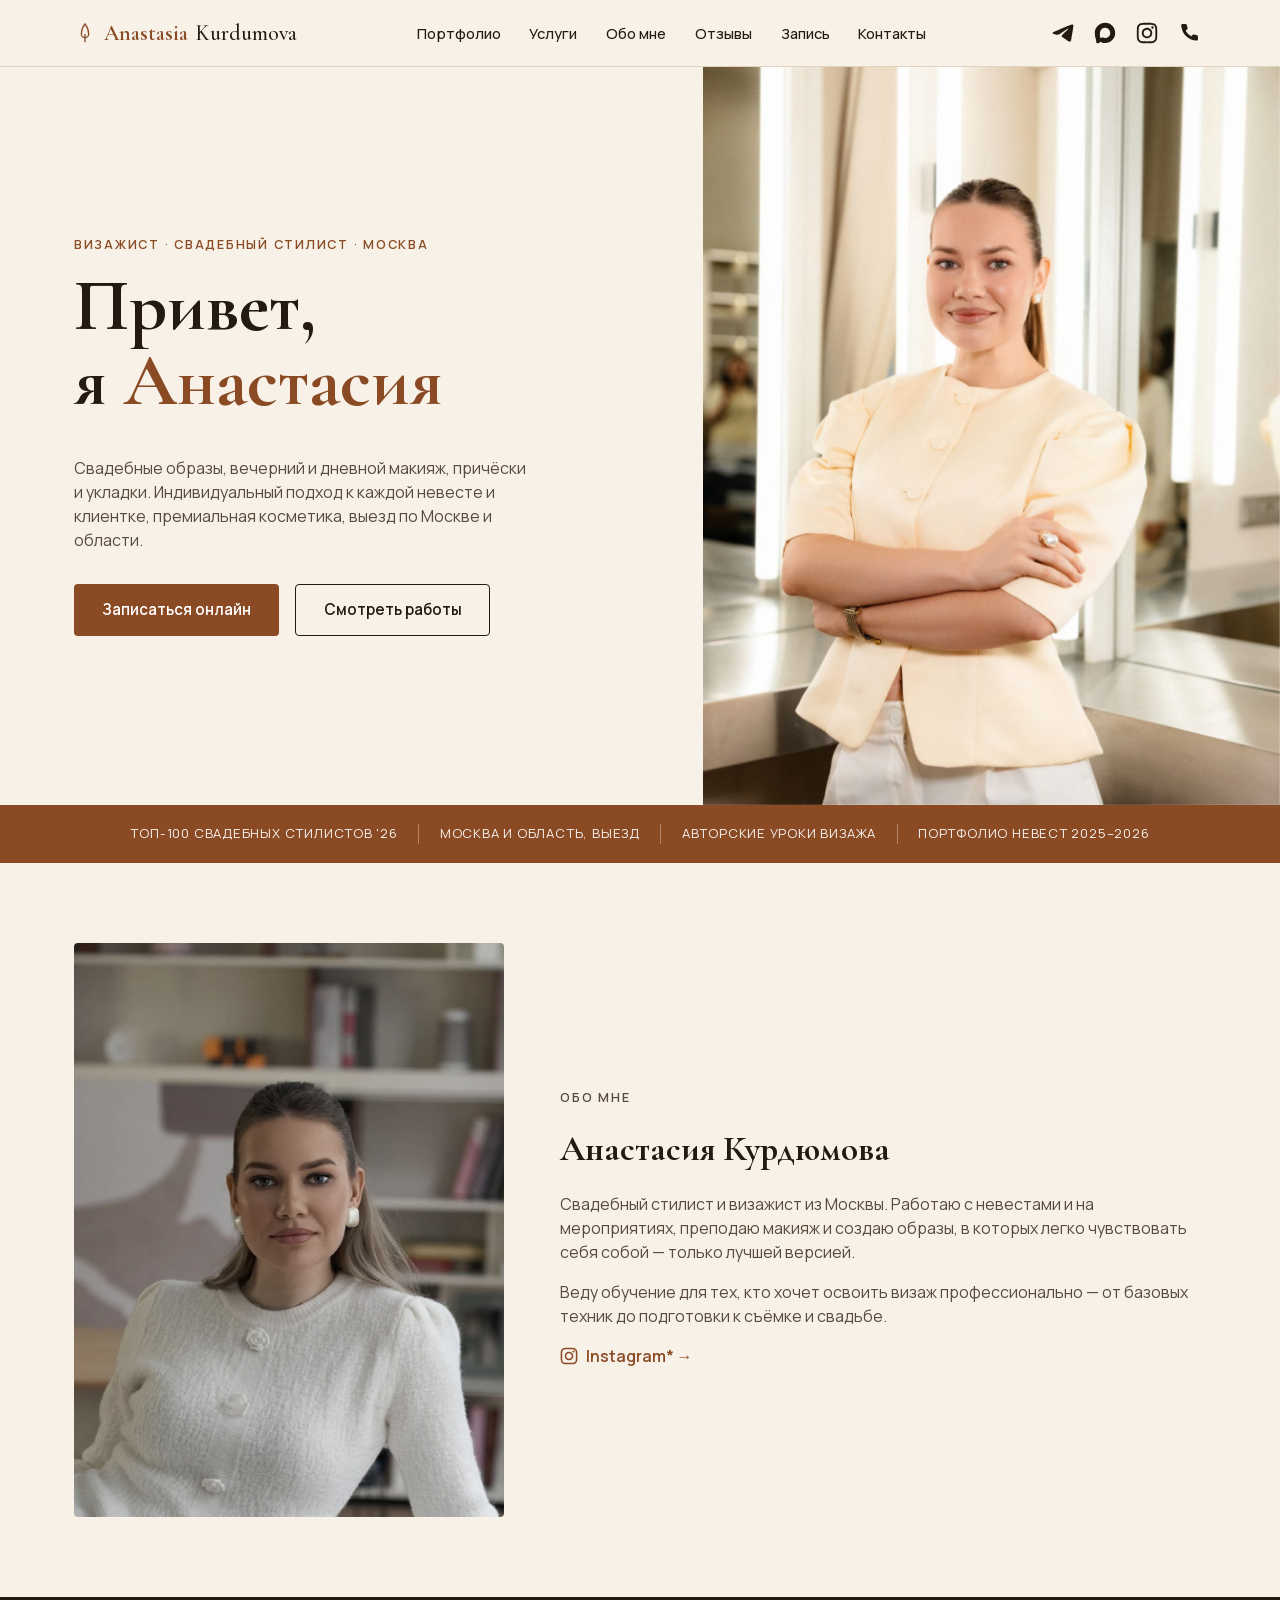
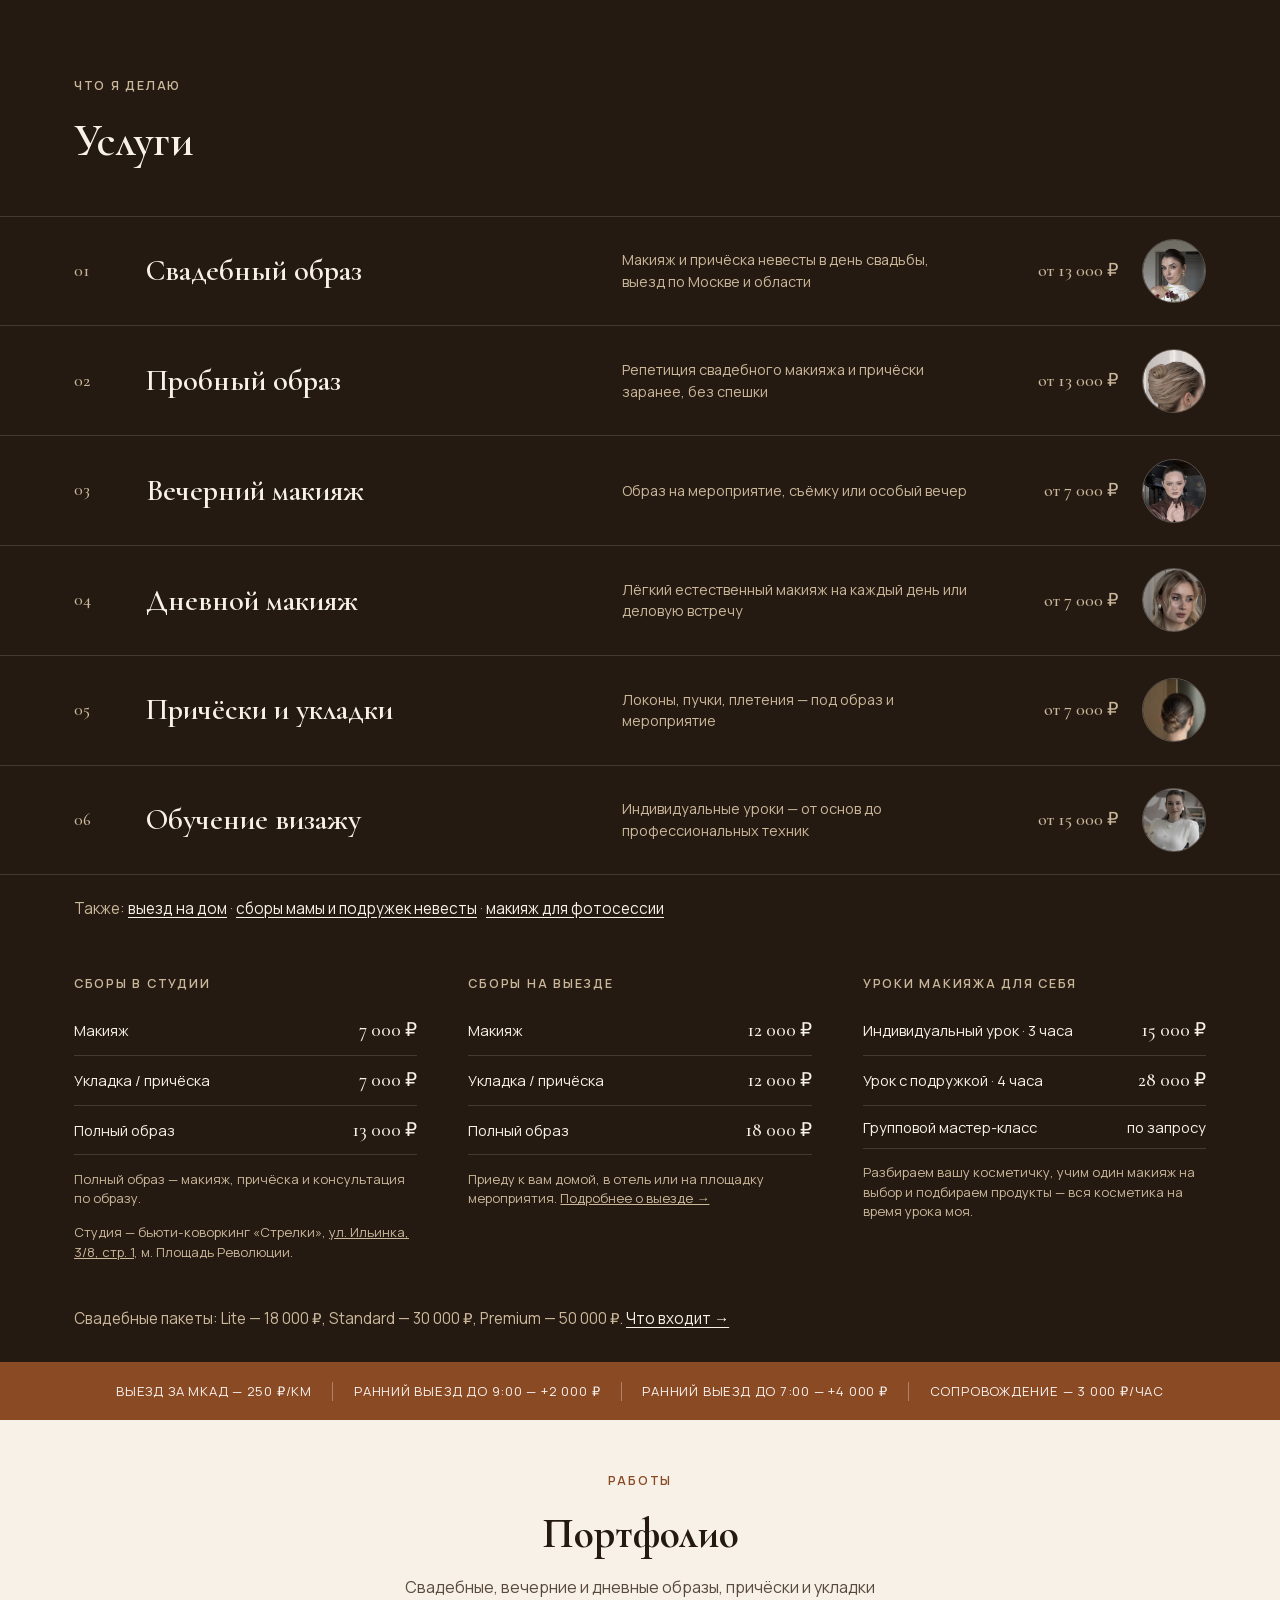
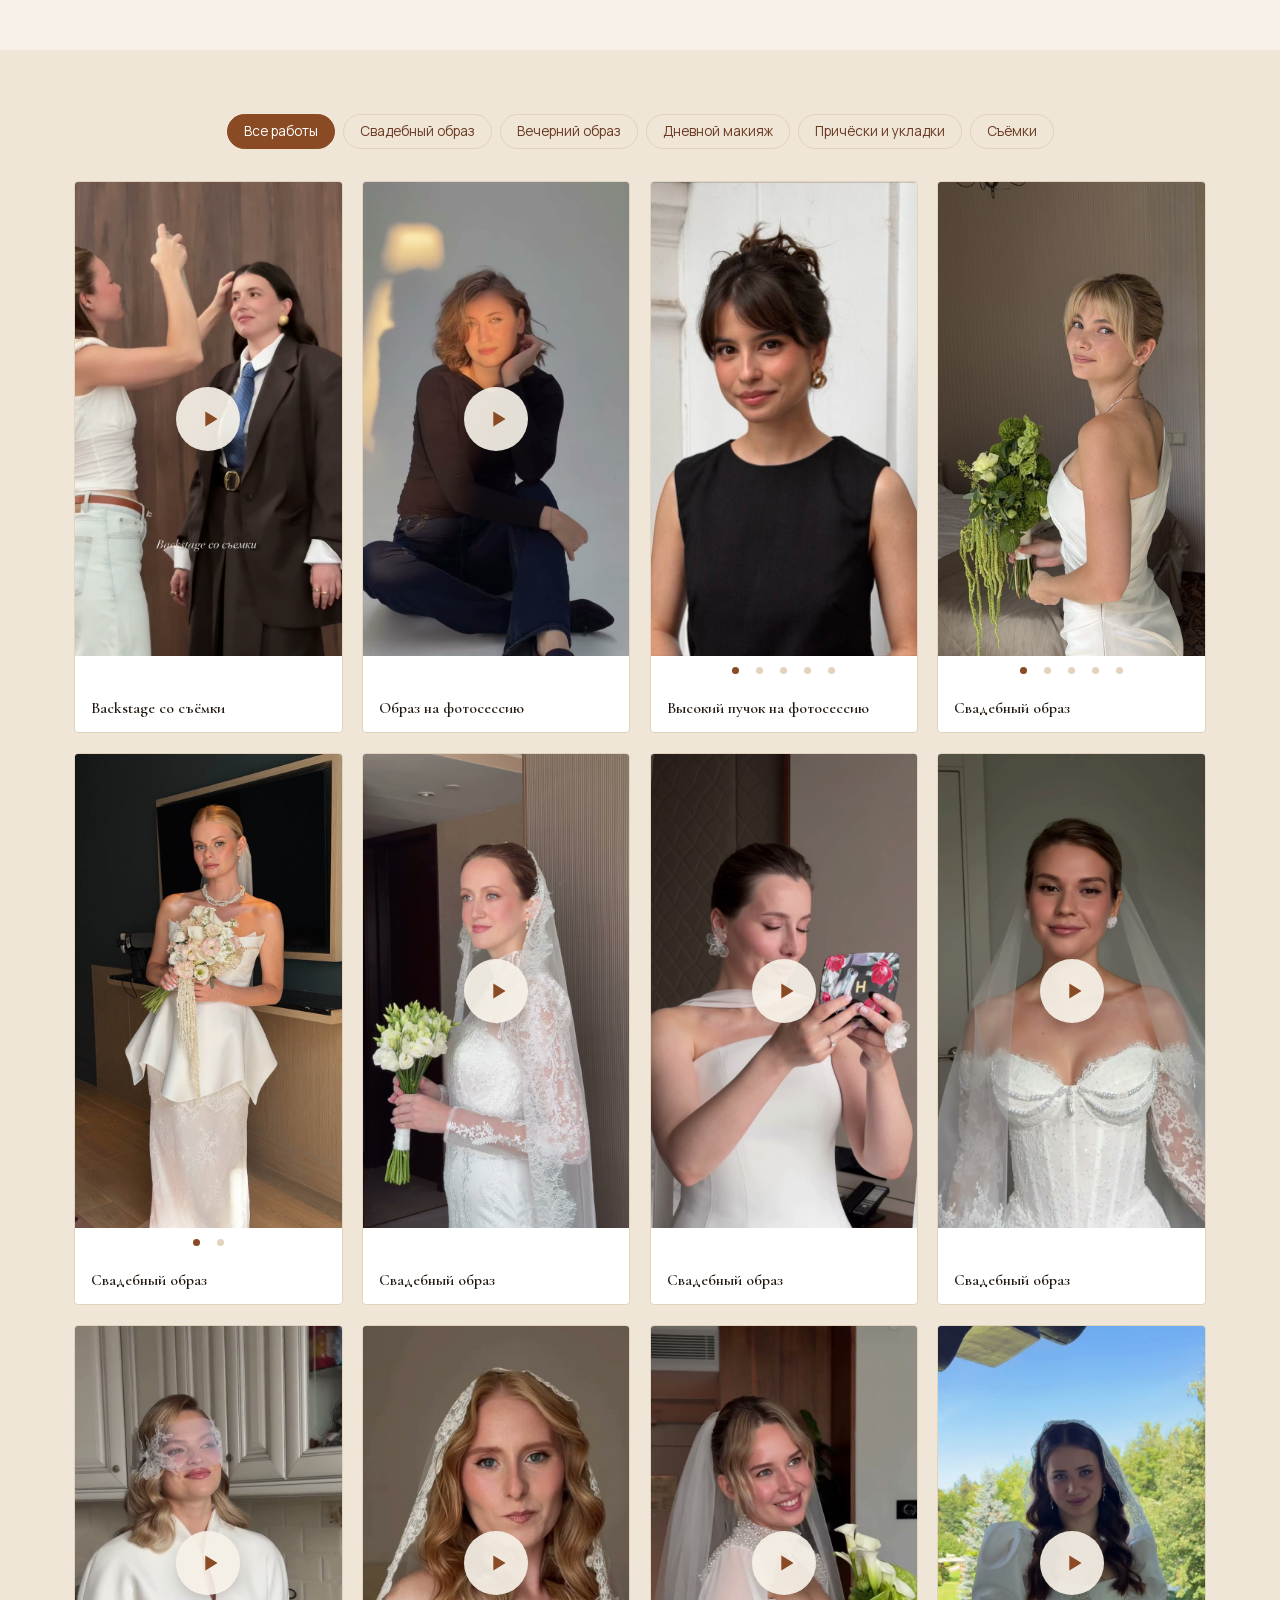
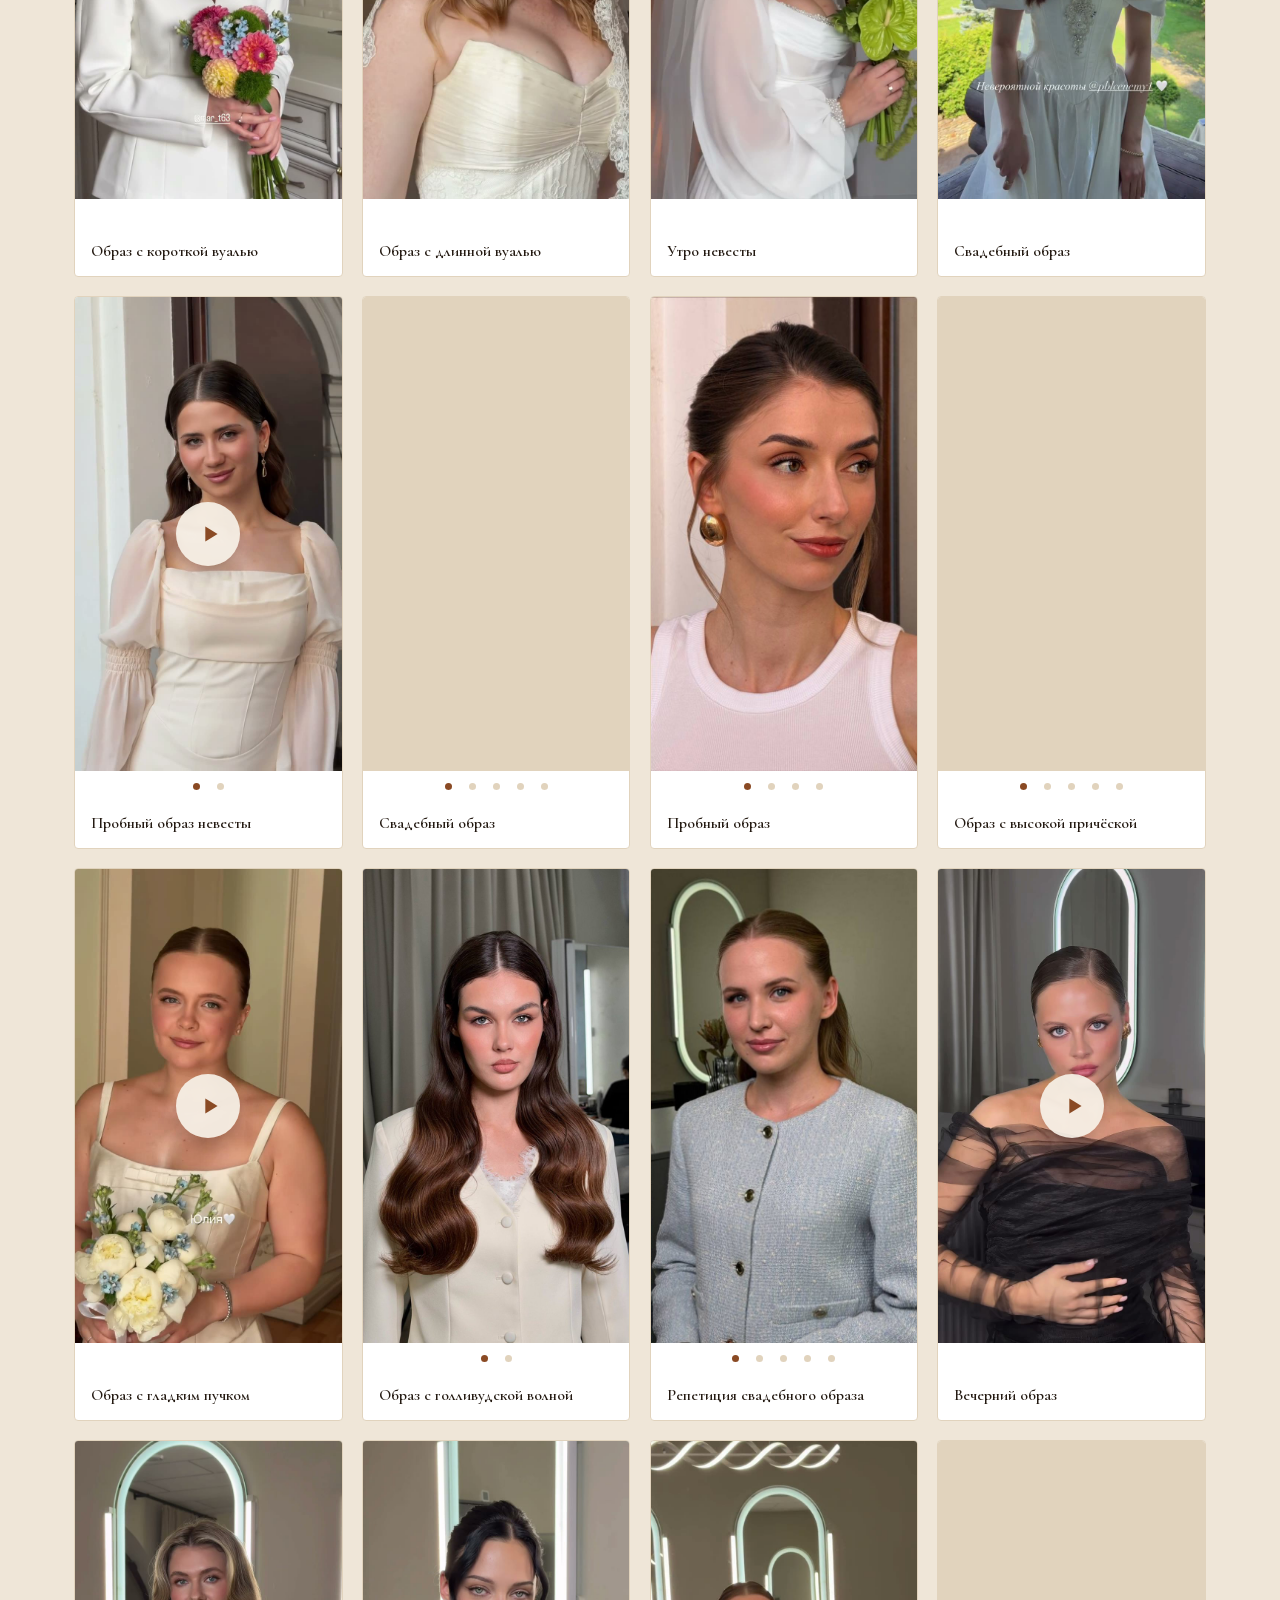
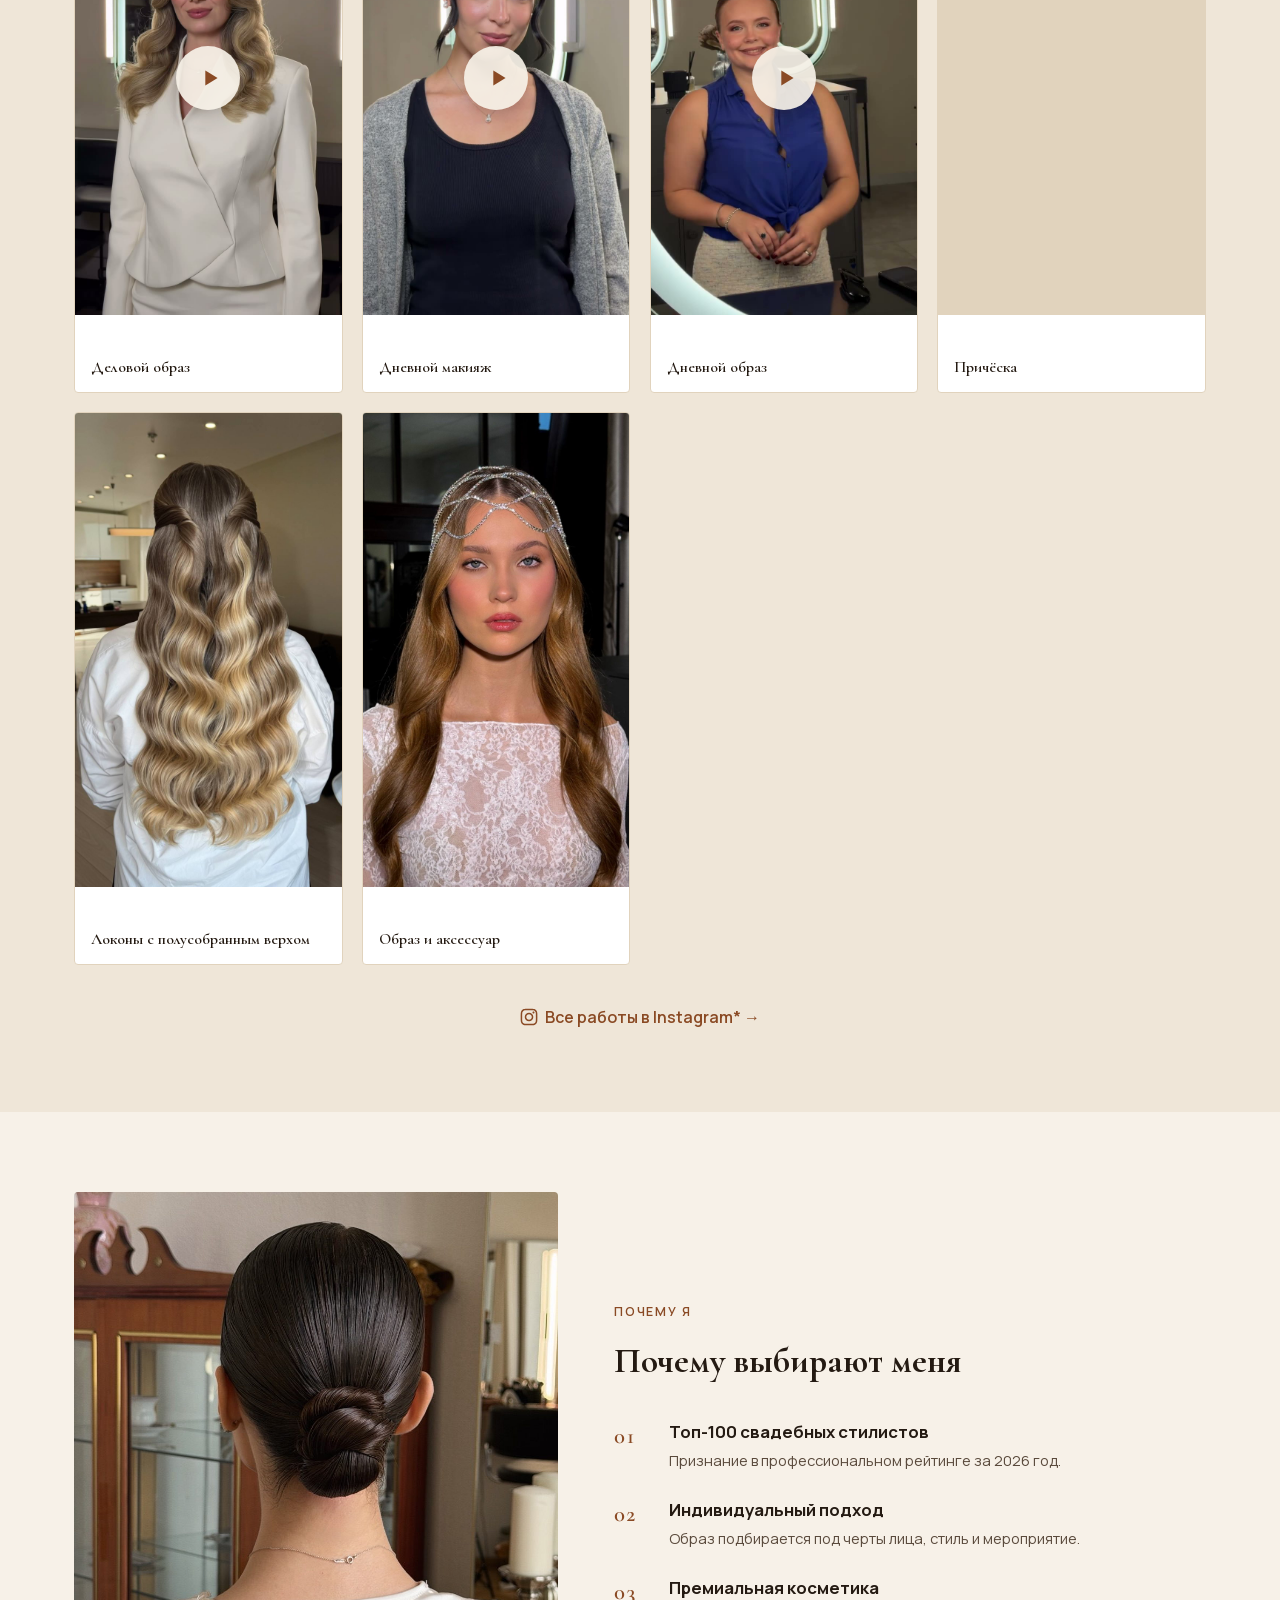
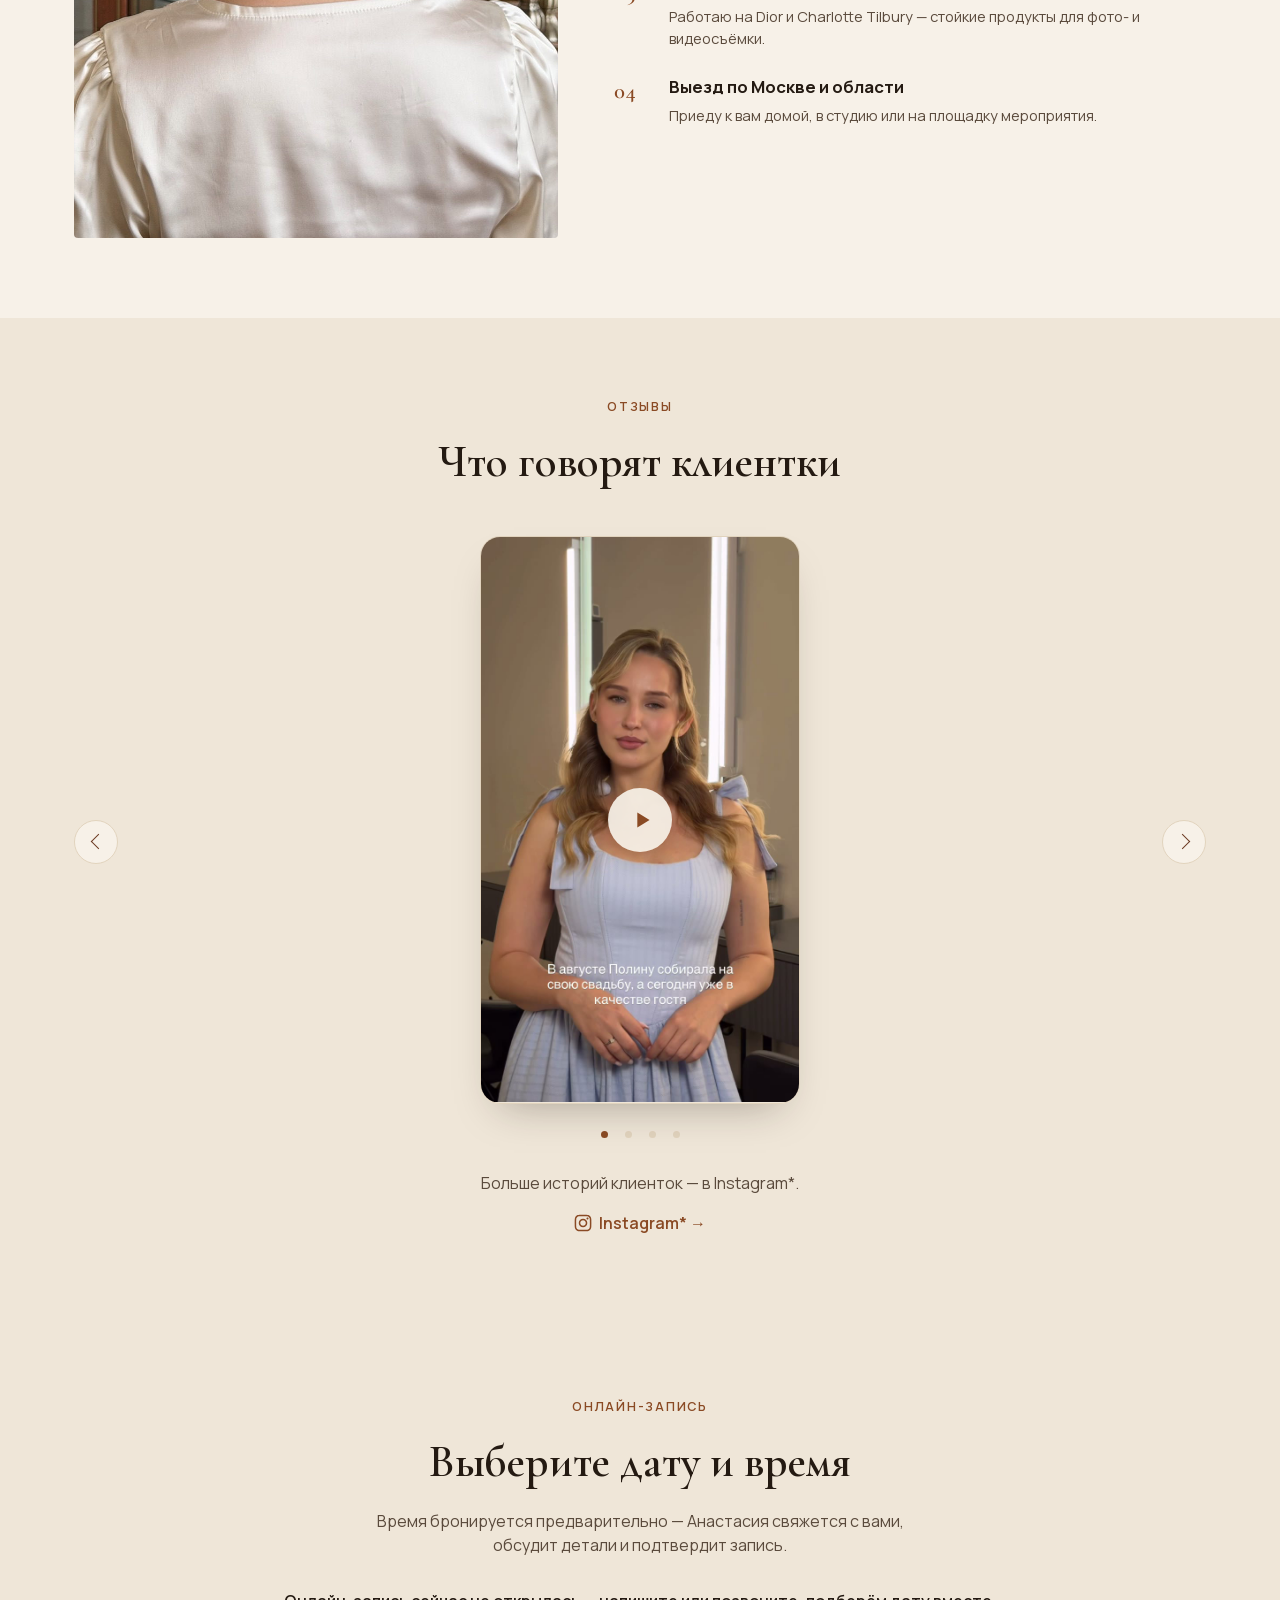
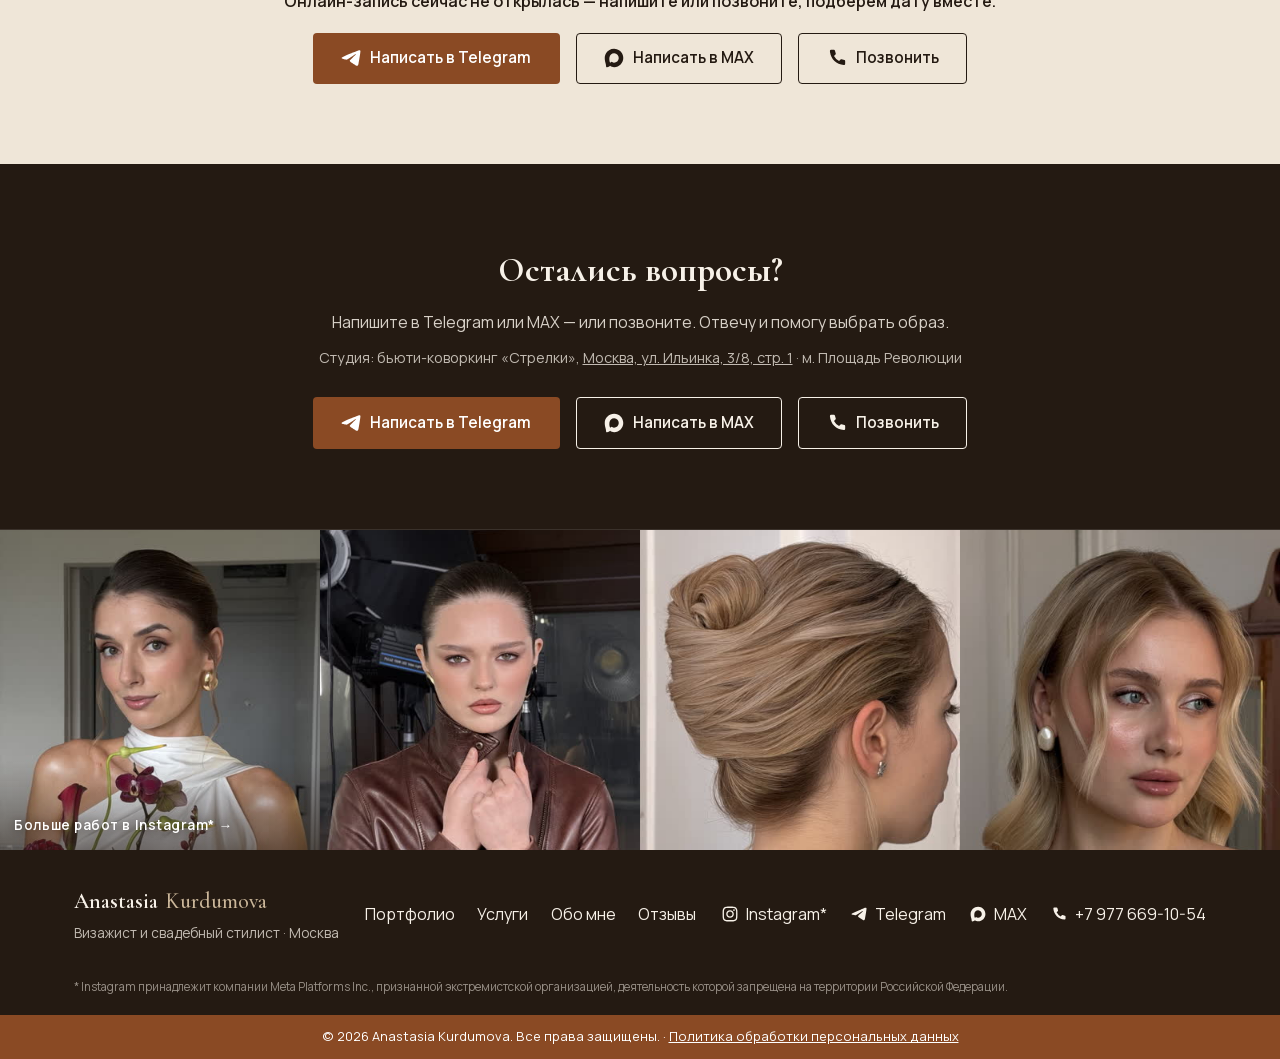
==== commit 813cd12c: "Wedding packages on the site: wedding page, home pricing, guest look Co-Authored-By: Claude Opus 5.5" ====
--- a/index.html
+++ b/index.html
@@ -86,6 +86,42 @@
       },
       {
         "@type": "Offer",
+        "price": "18000",
+        "priceCurrency": "RUB",
+        "itemOffered": {
+          "@type": "Service",
+          "name": "Свадебный пакет Lite: полный образ с выездом"
+        }
+      },
+      {
+        "@type": "Offer",
+        "price": "30000",
+        "priceCurrency": "RUB",
+        "itemOffered": {
+          "@type": "Service",
+          "name": "Свадебный пакет Standard: репетиция в студии, выезд в день свадьбы, онлайн-консультация"
+        }
+      },
+      {
+        "@type": "Offer",
+        "price": "50000",
+        "priceCurrency": "RUB",
+        "itemOffered": {
+          "@type": "Service",
+          "name": "Свадебный пакет Premium: Standard и сопровождение до 10 часов"
+        }
+      },
+      {
+        "@type": "Offer",
+        "price": "10000",
+        "priceCurrency": "RUB",
+        "itemOffered": {
+          "@type": "Service",
+          "name": "Образ для гостя к свадебному пакету"
+        }
+      },
+      {
+        "@type": "Offer",
         "price": "7000",
         "priceCurrency": "RUB",
         "itemOffered": {
@@ -340,6 +376,8 @@
           продукты — вся косметика на время урока моя.</p>
       </div>
     </div>
+    <p class="container services-more">Свадебные пакеты: Lite — 18 000 ₽, Standard — 30 000 ₽,
+      Premium — 50 000 ₽. <a href="wedding/#packages">Что входит →</a></p>
   </section>
 
   <!-- Доплаты — узкой полосой, тем же приёмом, что и строка фактов под хиро. -->
@@ -784,7 +822,7 @@
               <label><input type="radio" name="place" value="visit"> Выезд к вам</label>
             </div>
             <p class="bk-wide bk-studio" hidden>Студия — бьюти-коворкинг «Стрелки», Москва, ул. Ильинка, 3/8, стр. 1 · м. Площадь Революции</p>
-            <label class="bk-wide bk-visit" hidden>Адрес выезда<input name="address" autocomplete="street-address" maxlength="200" placeholder="Город, улица, дом — чтобы рассчитать дорогу"></label>
+            <label class="bk-wide bk-visit" hidden>Адрес выезда<input name="address" autocomplete="street-address" maxlength="200" placeholder="Город, улица, дом"></label>
             <label class="bk-wide">Комментарий<textarea name="comment" rows="3" maxlength="500" placeholder="Сколько человек, к какому часу нужно быть готовой, пожелания"></textarea><span class="bk-note">Сведения о здоровье, например об аллергии, лучше обсудить лично, а не писать здесь.</span></label>
             <input class="bk-trap" name="website" tabindex="-1" autocomplete="off" aria-hidden="true">
             <label class="bk-consent bk-wide"><input type="checkbox" name="consent" required> <span>Даю <a href="consent.html" target="_blank">согласие на обработку персональных данных</a> и ознакомлена с <a href="privacy.html" target="_blank">политикой обработки персональных данных</a></span></label>
--- a/css/style.css
+++ b/css/style.css
@@ -75,16 +75,21 @@
   font-weight: 600;
   font-size: 0.95rem;
   border: 1px solid transparent;
-  transition: background 0.15s ease, color 0.15s ease;
+  /* Заливка при наведении наплывает слева, а не меняет цвет рывком. */
+  background-image: linear-gradient(var(--fill), var(--fill));
+  background-repeat: no-repeat;
+  background-origin: border-box;   /* заливка и под рамкой — без каймы старого цвета */
+  background-size: 0 100%;
+  transition: background-size 0.5s var(--ease-out), color 0.3s ease;
   white-space: nowrap;
 }
+@media (hover: hover) { .btn:hover { background-size: 100% 100%; } }
 .btn-icon { width: 20px; height: 20px; flex-shrink: 0; }
-.btn-primary { background: var(--brown-strong); color: var(--white); }
-.btn-primary:hover { background: var(--brown-dark); }
-.btn-ghost { border-color: var(--brown-dark); color: var(--brown-dark); }
-.btn-ghost:hover { background: var(--brown-dark); color: var(--white); }
-.btn-ghost-light { border-color: var(--cream); color: var(--cream); }
-.btn-ghost-light:hover { background: var(--cream); color: var(--brown-dark); }
+.btn-primary { background-color: var(--brown-strong); color: var(--white); --fill: var(--brown-dark); }
+.btn-ghost { border-color: var(--brown-dark); color: var(--brown-dark); --fill: var(--brown-dark); }
+@media (hover: hover) { .btn-ghost:hover { color: var(--white); } }
+.btn-ghost-light { border-color: var(--cream); color: var(--cream); --fill: var(--cream); }
+@media (hover: hover) { .btn-ghost-light:hover { color: var(--brown-dark); } }
 
 /* Header */
 .site-header {
@@ -127,6 +132,23 @@
   color: var(--brown-dark);
 }
 .nav a:hover { color: var(--brown-strong); }
+/* Тонкая линия под пунктом меню: прорисовывается слева, при уходе мыши убегает вправо. */
+.nav a, .footer-nav a { position: relative; }
+.nav a::after, .footer-nav a::after {
+  content: "";
+  position: absolute;
+  left: 0;
+  right: 0;
+  bottom: -3px;
+  height: 1px;
+  background: currentColor;
+  transform: scaleX(0);
+  transform-origin: right;
+  transition: transform 0.45s var(--ease-out);
+}
+@media (hover: hover) {
+  .nav a:hover::after, .footer-nav a:hover::after { transform: scaleX(1); transform-origin: left; }
+}
 .header-actions { display: flex; align-items: center; gap: 0.5rem; flex-shrink: 0; }
 .header-actions a {
   display: inline-flex;
@@ -180,7 +202,7 @@
 .accent-text { color: var(--brown-strong); }
 .hero-desc { color: #5a4a3c; max-width: 460px; margin-bottom: 2rem; }
 .hero-actions { display: flex; gap: 1rem; flex-wrap: wrap; }
-.hero-media { position: relative; min-height: 340px; }
+.hero-media { position: relative; min-height: 340px; overflow: hidden; }   /* фото при появлении крупнее рамки */
 .hero-media img {
   width: 100%;
   height: 100%;
@@ -189,6 +211,33 @@
   position: absolute;
   inset: 0;
 }
+
+/* Первый экран при открытии: фото проявляется шторкой снизу вверх и чуть отдаляется,
+   текст поднимается по очереди. Страницы услуг — то же на .lp-hero. */
+.hero-media img, .lp-hero-img { animation: hero-photo 1.5s var(--ease-out) both; }
+.hero-title, .hero-desc, .hero-actions, .lp-hero > div > * { animation: rise 0.9s var(--ease-out) both; }
+.hero-title, .lp-hero > div > :nth-child(1) { animation-delay: 0.25s; }
+.hero-desc, .lp-hero > div > :nth-child(2) { animation-delay: 0.4s; }
+.hero-actions, .lp-hero > div > :nth-child(3) { animation-delay: 0.55s; }
+.lp-hero > div > :nth-child(n+4) { animation-delay: 0.7s; }
+@keyframes hero-photo { from { clip-path: inset(100% 0 0 0); transform: scale(1.08); } to { clip-path: inset(0); transform: none; } }
+@keyframes rise { from { opacity: 0; transform: translateY(18px); } }
+
+/* Появление при прокрутке: js/main.js ставит .reveal только блокам ниже первого экрана,
+   а .is-in — когда блок доходит до экрана. Анимация, а не transition: transition
+   у строк услуг и карточек уже занят откликом на наведение. */
+.reveal:not(.is-in) { opacity: 0; }
+.reveal.is-in { animation: rise 0.9s var(--ease-out) backwards; }
+/* Фото портфолио открываются шторкой сверху вниз, как в журнале. */
+.portfolio-item.reveal.is-in { animation: curtain 1.1s var(--ease-out) backwards; }
+@keyframes curtain { from { clip-path: inset(0 0 100% 0); } }
+
+/* Переход между главной и страницами услуг — плавное перетекание вместо рывка.
+   Шапка своя у каждой страницы, но одинаковая: даём ей имя, чтобы она стояла на месте. */
+@view-transition { navigation: auto; }
+.site-header { view-transition-name: site-header; }
+::view-transition-group(*), ::view-transition-old(*), ::view-transition-new(*) { animation-duration: 0.5s; }
+::view-transition-group(*) { animation-timing-function: var(--ease-out); }
 
 /* Fact strip */
 .fact-strip { background: var(--brown-strong); color: var(--white); }
@@ -217,7 +266,7 @@
 }
 @media (max-width: 560px) {
   .fact-strip-inner { grid-template-columns: minmax(0, 1fr); }
-  .fact-strip-inner span { border-left: 0; white-space: normal; }
+  .fact-strip-inner span, .fact-strip-inner span + span { border-left: 0; white-space: normal; }
 }
 
 /* About */
@@ -247,7 +296,7 @@
   color: var(--cream);
   transition: background 0.2s ease;
 }
-.service-row:hover { background: rgba(255,255,255,0.05); }
+@media (hover: hover) { .service-row:hover { background: rgba(255,255,255,0.05); } }
 /* Сдвиг — transform у номера, названия и описания: padding заставлял пересчитывать раскладку
    каждый кадр. Только с мышью — на телефоне после тапа строка оставалась сдвинутой. */
 .service-row > :is(.service-num, .service-name, .service-desc) { transition: transform 0.3s var(--ease-out); }
@@ -272,7 +321,7 @@
   border: 1px solid rgba(255,255,255,0.25);
 }
 .service-thumb img { width: 100%; height: 100%; object-fit: cover; filter: grayscale(35%); transition: filter 0.2s ease; }
-.service-row:hover .service-thumb img { filter: grayscale(0%); }
+@media (hover: hover) { .service-row:hover .service-thumb img { filter: grayscale(0%); } }
 .service-price { font-family: var(--serif); font-size: 1.15rem; color: #cbb79a; white-space: nowrap; justify-self: end; }
 
 /* Стоимость — три воздушные колонки на тёмном фоне «Услуг» */
@@ -346,7 +395,7 @@
   cursor: pointer;
   transition: background 0.2s ease, color 0.2s ease, border-color 0.2s ease;
 }
-.pf-filters button:hover { border-color: var(--brown-strong); }
+@media (hover: hover) { .pf-filters button:hover { border-color: var(--brown-strong); } }
 .pf-filters button.is-active {
   background: var(--brown-strong);
   border-color: var(--brown-strong);
@@ -371,7 +420,7 @@
   aspect-ratio: 9/16;
   object-fit: cover;
   display: block;
-  background: var(--brown-dark);
+  background: var(--border);   /* светлая заглушка до загрузки кадра: тёмная вспыхивала при смене на фото */
 }
 .portfolio-item figcaption {
   padding: 0.8rem 1rem;
@@ -499,7 +548,7 @@
   z-index: 2;
   transition: background 0.2s ease, border-color 0.2s ease;
 }
-.rv-nav:hover { background: var(--brown-strong); border-color: var(--brown-strong); }
+@media (hover: hover) { .rv-nav:hover { background: var(--brown-strong); border-color: var(--brown-strong); } }
 .rv-nav::before {
   content: "";
   display: block;
@@ -509,7 +558,7 @@
   border-top: 1.5px solid var(--brown);
   border-right: 1.5px solid var(--brown);
 }
-.rv-nav:hover::before { border-color: var(--white); }
+@media (hover: hover) { .rv-nav:hover::before { border-color: var(--white); } }
 .rv-prev { left: 0; }
 .rv-prev::before { transform: translateX(2px) rotate(-135deg); }
 .rv-next { right: 0; }
@@ -562,18 +611,23 @@
 .site-footer { background: var(--brown-dark); color: var(--cream); border-top: 1px solid rgba(255,255,255,0.1); }
 .footer-social-strip {
   position: relative;
+  overflow: hidden;   /* приближение кадров при наведении не вылезает за полосу */
   display: grid;
   grid-template-columns: repeat(4, minmax(0,1fr));
 }
-.footer-social-strip img { width: 100%; height: 100%; aspect-ratio: 1/1; object-fit: cover; filter: grayscale(60%) brightness(0.75); transition: filter 0.2s ease; }
-.footer-social-strip:hover img { filter: grayscale(0%) brightness(0.9); }
-/* Затемнение снизу: подпись стоит на светлых кадрах (белое платье) и терялась. */
+/* Кадры сразу цветные — без обесцвечивания и затемнения. */
+.footer-social-strip img { width: 100%; height: 100%; aspect-ratio: 1/1; object-fit: cover; transition: transform 0.4s var(--ease-out); }
+@media (hover: hover) { .footer-social-strip:hover img { transform: scale(1.04); } }
+/* Тень только под подписью (первый кадр): белый текст не теряется на светлом платье,
+   остальные кадры не притемняются. */
 .footer-social-strip::after {
   content: "";
   position: absolute;
-  inset: auto 0 0 0;
-  height: 35%;
-  background: linear-gradient(transparent, rgba(36, 26, 18, 0.75));
+  left: 0;
+  bottom: 0;
+  width: 25%;
+  height: 28%;
+  background: linear-gradient(transparent, rgba(36, 26, 18, 0.6));
   pointer-events: none;
 }
 .footer-strip-label {
@@ -628,7 +682,7 @@
 /* Блок «Другие услуги» внизу страниц услуг. */
 .lp-related { display: grid; grid-template-columns: repeat(3, minmax(0, 1fr)); gap: 1rem; }
 .lp-related a { display: block; padding: 1.3rem 1.4rem; border: 1px solid var(--border); border-radius: var(--radius); background: var(--white); transition: border-color 0.2s ease; }
-.lp-related a:hover { border-color: var(--brown-strong); }
+@media (hover: hover) { .lp-related a:hover { border-color: var(--brown-strong); } }
 .lp-related h3 { font-family: var(--serif); font-size: 1.35rem; margin: 0 0 0.3rem; }
 .lp-related p { margin: 0; font-size: 0.9rem; color: #5a4a3c; }
 @media (max-width: 760px) { .lp-related { grid-template-columns: minmax(0, 1fr); } }
@@ -655,6 +709,12 @@
 /* На страницах услуг колонок прайса две, а не три — без пустой трети справа. */
 .lp .pricing:not(.lp-pricing-one) { grid-template-columns: repeat(2, minmax(0, 1fr)); }
 .lp .price-col:last-child { grid-column: auto; }
+/* Свадебные пакеты (wedding/): три колонки — название, цена, состав строками. */
+.lp .pricing.lp-packages { grid-template-columns: repeat(3, minmax(0, 1fr)); padding-bottom: 0.6rem; }
+.pkg-price { font-family: var(--serif); font-size: 2rem; font-weight: 600; margin: 0 0 0.7rem; color: var(--cream); }
+.pkg-items { list-style: none; margin: 0; padding: 0; border-top: 1px solid rgba(255,255,255,0.14); }
+.pkg-items li { padding: 0.62rem 0; border-bottom: 1px solid rgba(255,255,255,0.14); font-size: 0.92rem; }
+.pkg-items small { display: block; margin-top: 0.25rem; font-size: 0.82rem; line-height: 1.5; color: #cbb79a; }
 .lp-gallery { display: grid; grid-template-columns: repeat(3, minmax(0, 1fr)); gap: 0.8rem; }
 .lp-gallery figure { margin: 0; }
 .lp-gallery img { width: 100%; aspect-ratio: 3 / 4; object-fit: cover; object-position: 50% 20%; border-radius: var(--radius); }
@@ -728,7 +788,7 @@
   font-weight: 600;
   cursor: pointer;
 }
-.bk-days button:hover:not(:disabled) { border-color: var(--brown-strong); }
+@media (hover: hover) { .bk-days button:hover:not(:disabled) { border-color: var(--brown-strong); } }
 .bk-days button:disabled { background: transparent; border-color: transparent; color: #b9ab99; font-weight: 400; cursor: default; }
 .bk-days button.is-active { background: var(--brown-strong); border-color: var(--brown-strong); color: var(--white); }
 .bk-days[aria-busy="true"] { opacity: 0.5; }
@@ -737,6 +797,7 @@
 .bk-wide { grid-column: 1 / -1; }
 .bk-fields input:not([type="checkbox"]), .bk-fields textarea {
   font: inherit;
+  font-size: 1rem;   /* не меньше 16px: иначе Safari на iPhone увеличивает страницу при вводе */
   font-weight: 400;
   color: var(--brown-dark);
   background: var(--white);
@@ -798,10 +859,9 @@
   .footer-nav { display: none; }
 }
 
-@media (max-width: 760px) {
-  .rv-slide.has-text { grid-template-columns: 320px; }
-  .rv-nav { display: none; }
-  .testimonial-text { font-size: 1.12rem; text-align: center; }
+/* Меню-бургер включается раньше остальной мобильной вёрстки: шапке с шестью пунктами
+   и иконками нужно ~950px, и на планшетах (761–1000) иконки обрезались, а «Обо мне» переносилось. */
+@media (max-width: 1000px) {
   .nav {
     position: fixed;
     top: 64px;
@@ -825,6 +885,12 @@
   .header-actions { display: none; }
   /* 44px для пальца; отрицательный margin — чтобы шапка не стала выше (меню выезжает от 64px) */
   .burger { display: flex; width: 44px; height: 44px; margin: -6px -8px -6px 0; justify-content: center; align-items: center; }
+}
+
+@media (max-width: 760px) {
+  .rv-slide.has-text { grid-template-columns: 320px; }
+  .rv-nav { display: none; }
+  .testimonial-text { font-size: 1.12rem; text-align: center; }
   /* палец — минимум 44px по высоте; на десктопе чипы остаются компактными */
   .pf-filters button { min-height: 44px; }
   section { padding: 3.2rem 0; }
@@ -839,6 +905,7 @@
 @media (max-width: 560px) {
   .portfolio-grid { grid-template-columns: repeat(2, minmax(0,1fr)); }
   .footer-social-strip { grid-template-columns: repeat(2, minmax(0,1fr)); }
+  .footer-social-strip::after { width: 50%; height: 16%; }   /* два кадра в ряд, подпись под левым нижним */
   .hero-actions .btn { width: 100%; justify-content: center; }
   .bk-fields { grid-template-columns: minmax(0, 1fr); }
   .bk-submit, .cta-actions .btn { width: 100%; justify-content: center; }
@@ -848,6 +915,8 @@
   .pi-stack > *, .pi-play, .nav, .nav.open { transition: none; }
   /* Плавная прокрутка и выезд слайда отзывов — тоже движение, которое просили выключить. */
   html { scroll-behavior: auto; }
-  .rv-slide { animation: none; }
-  .service-row > *, .header-actions a, .pi-play { transform: none !important; }
-}
+  .rv-slide, .hero-media img, .lp-hero-img, .hero-title, .hero-desc, .hero-actions, .lp-hero > div > * { animation: none; }
+  .btn, .nav a::after, .footer-nav a::after { transition: none; }
+  @view-transition { navigation: none; }
+  .service-row > *, .header-actions a, .pi-play, .footer-social-strip img { transform: none !important; }
+}
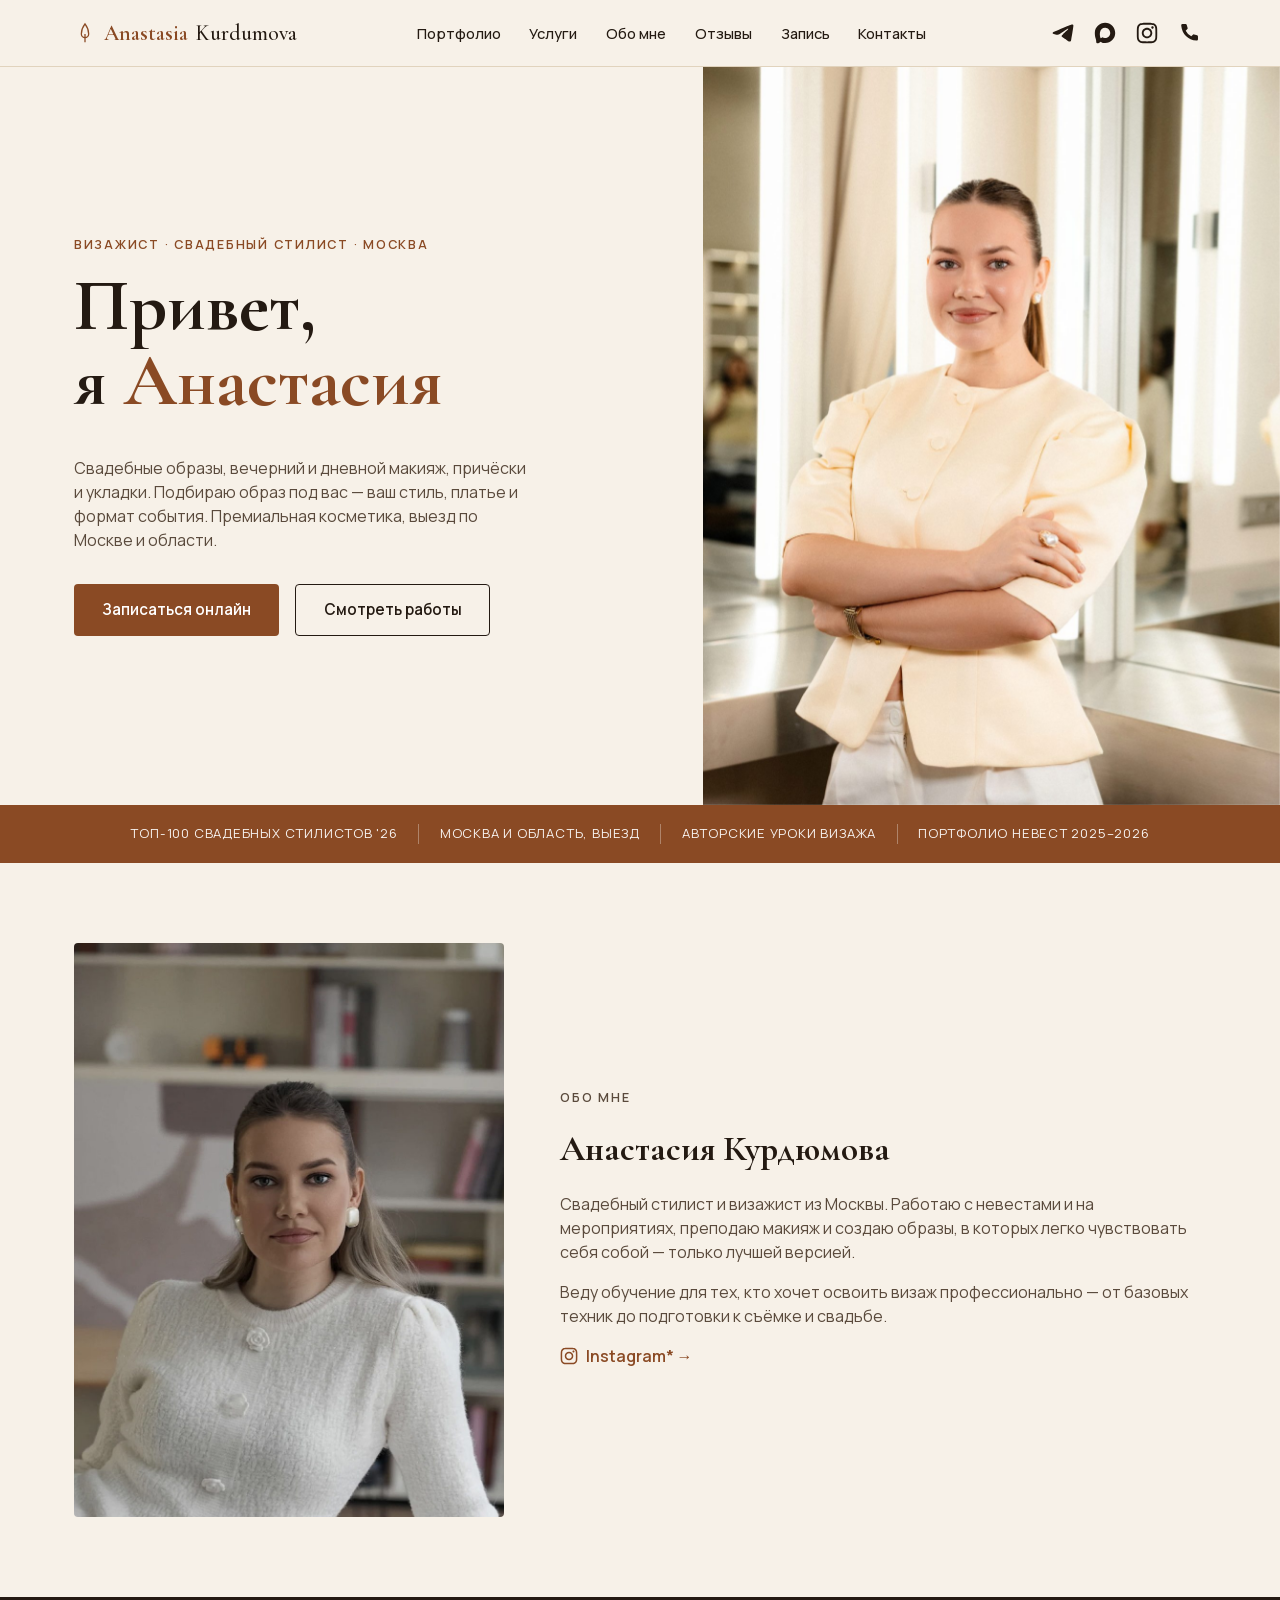
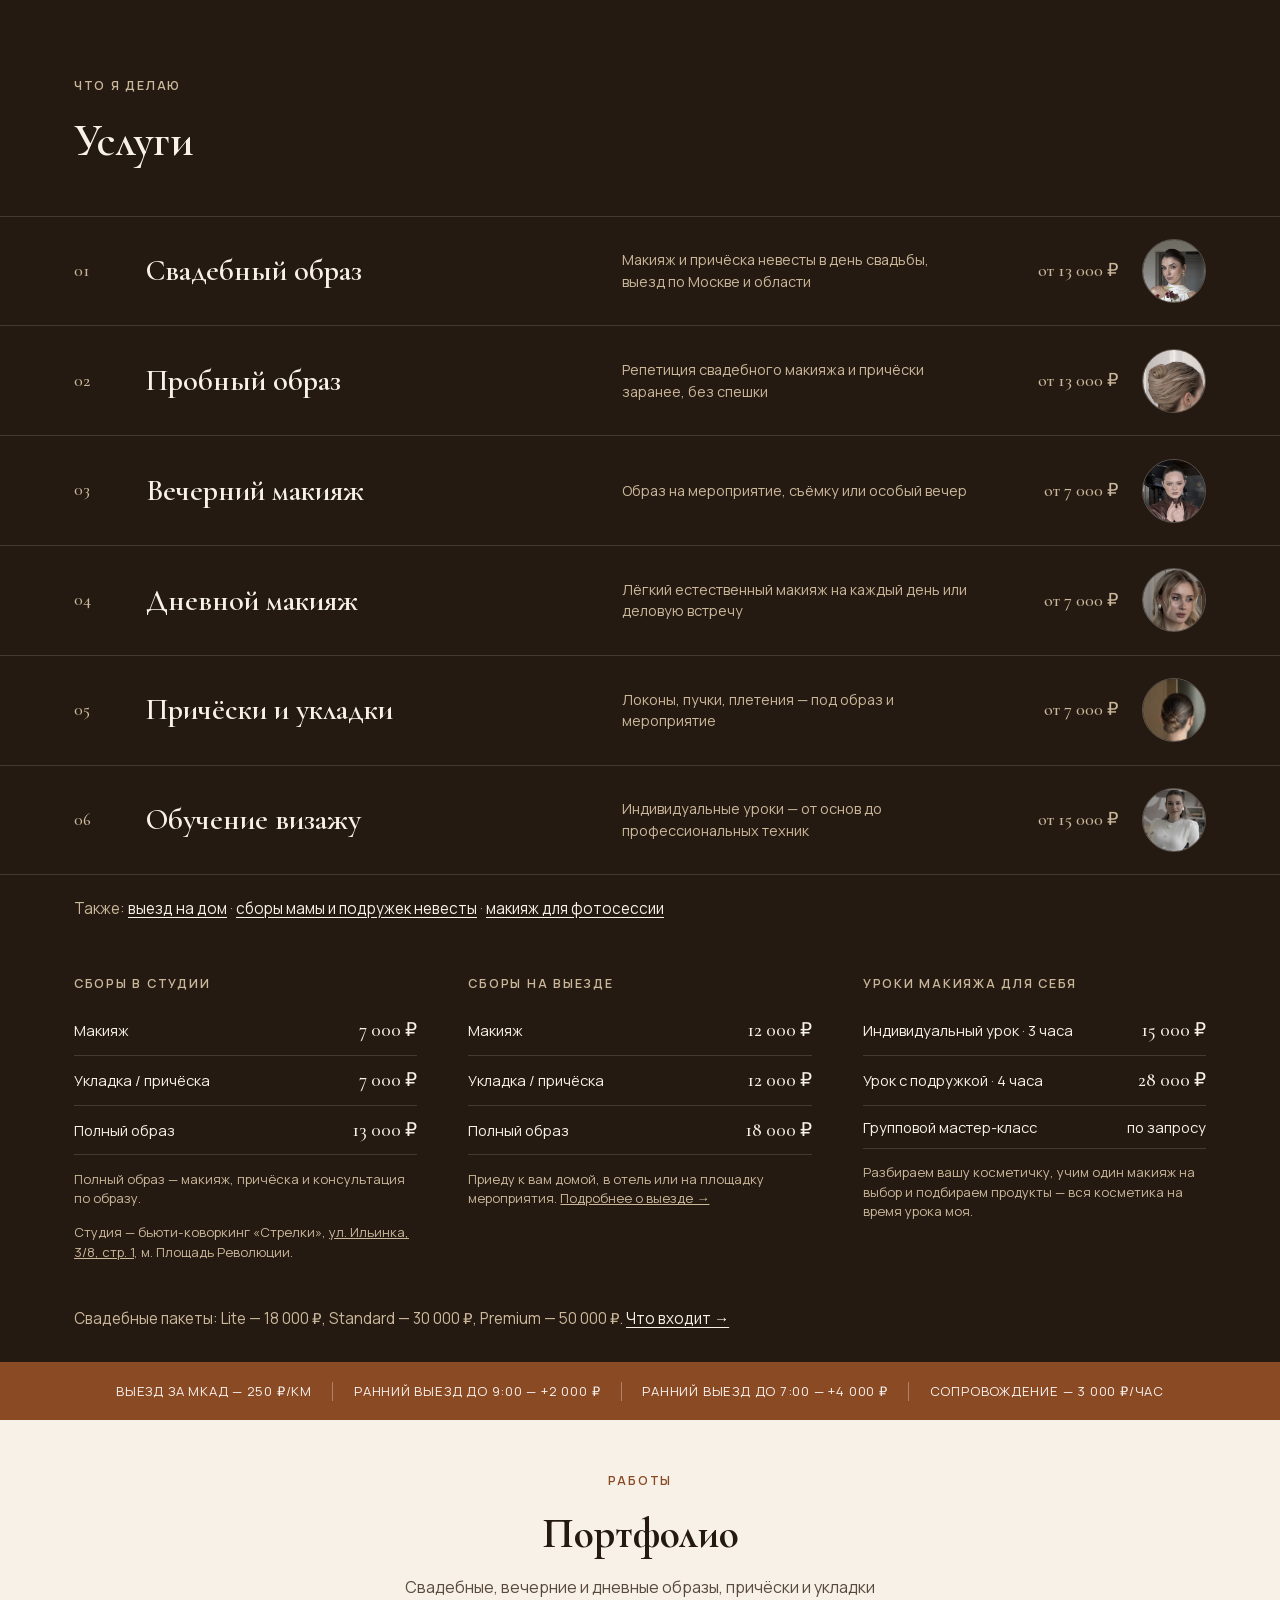
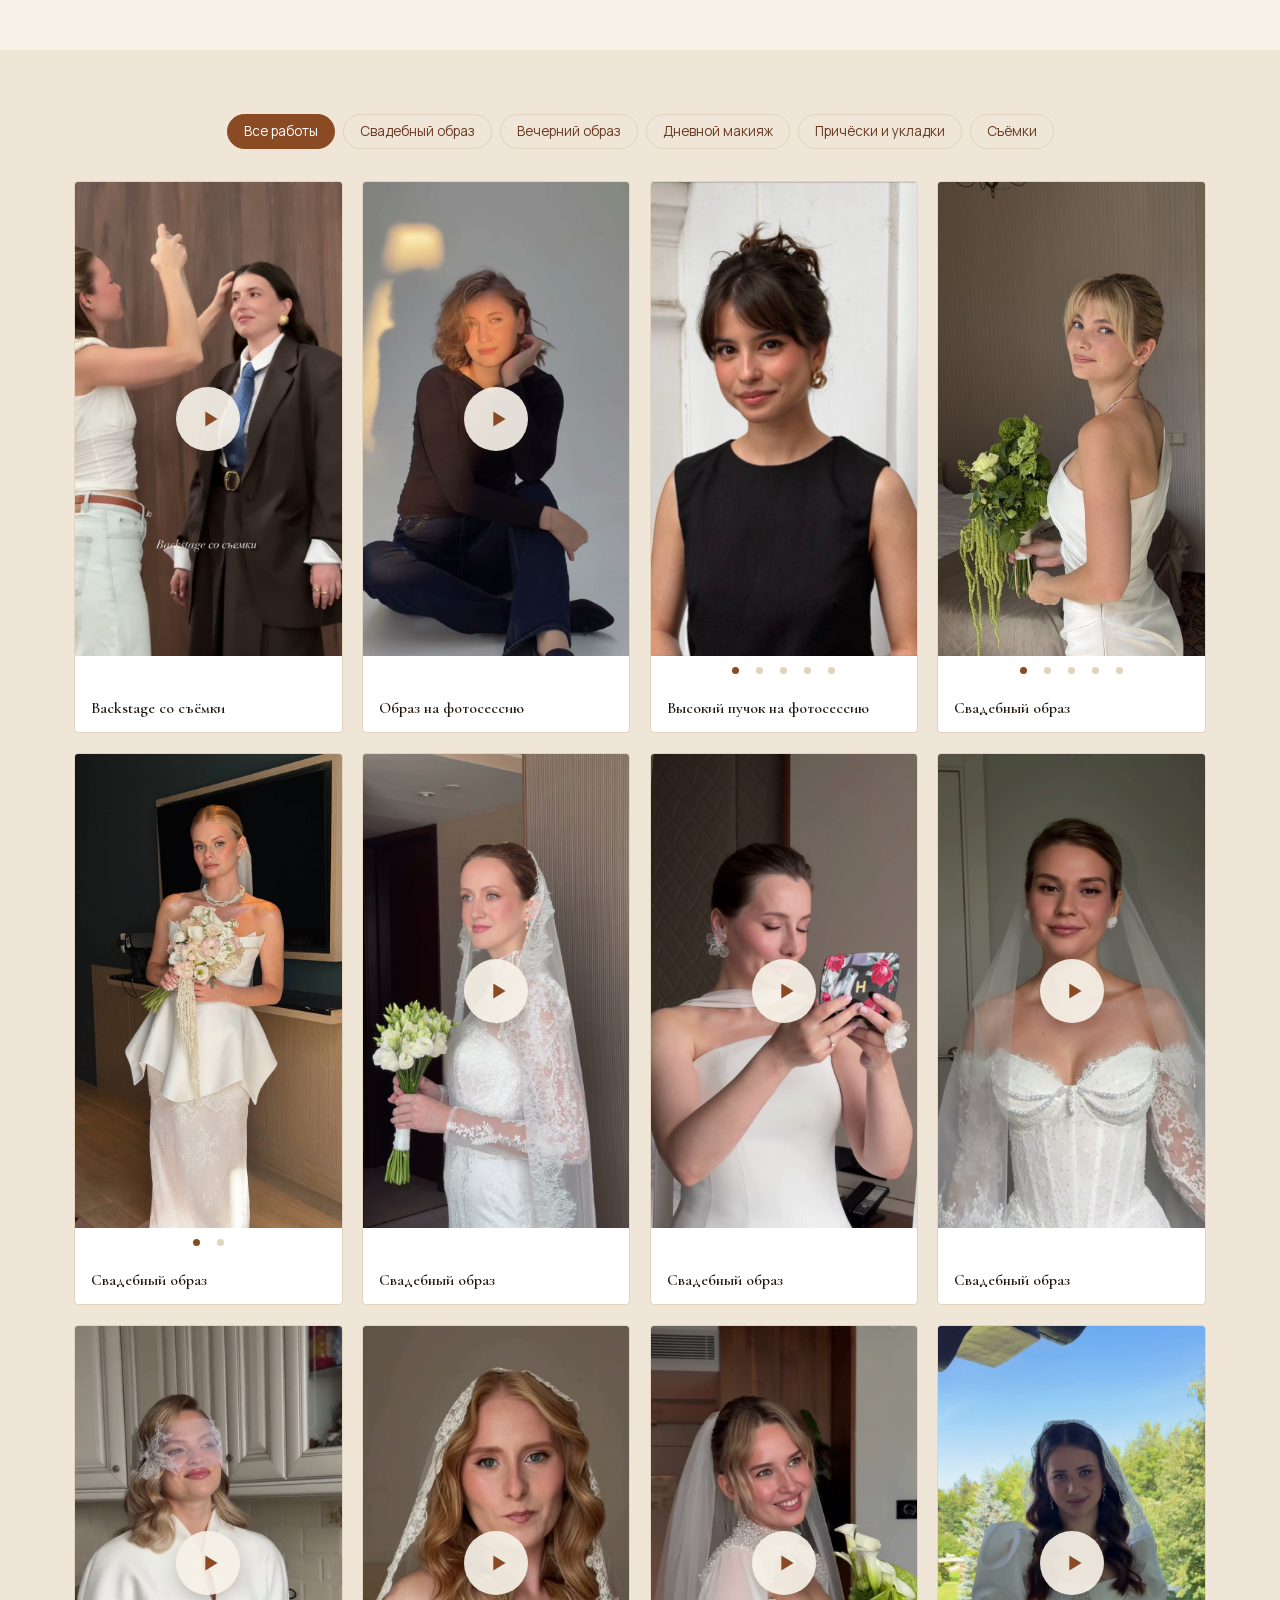
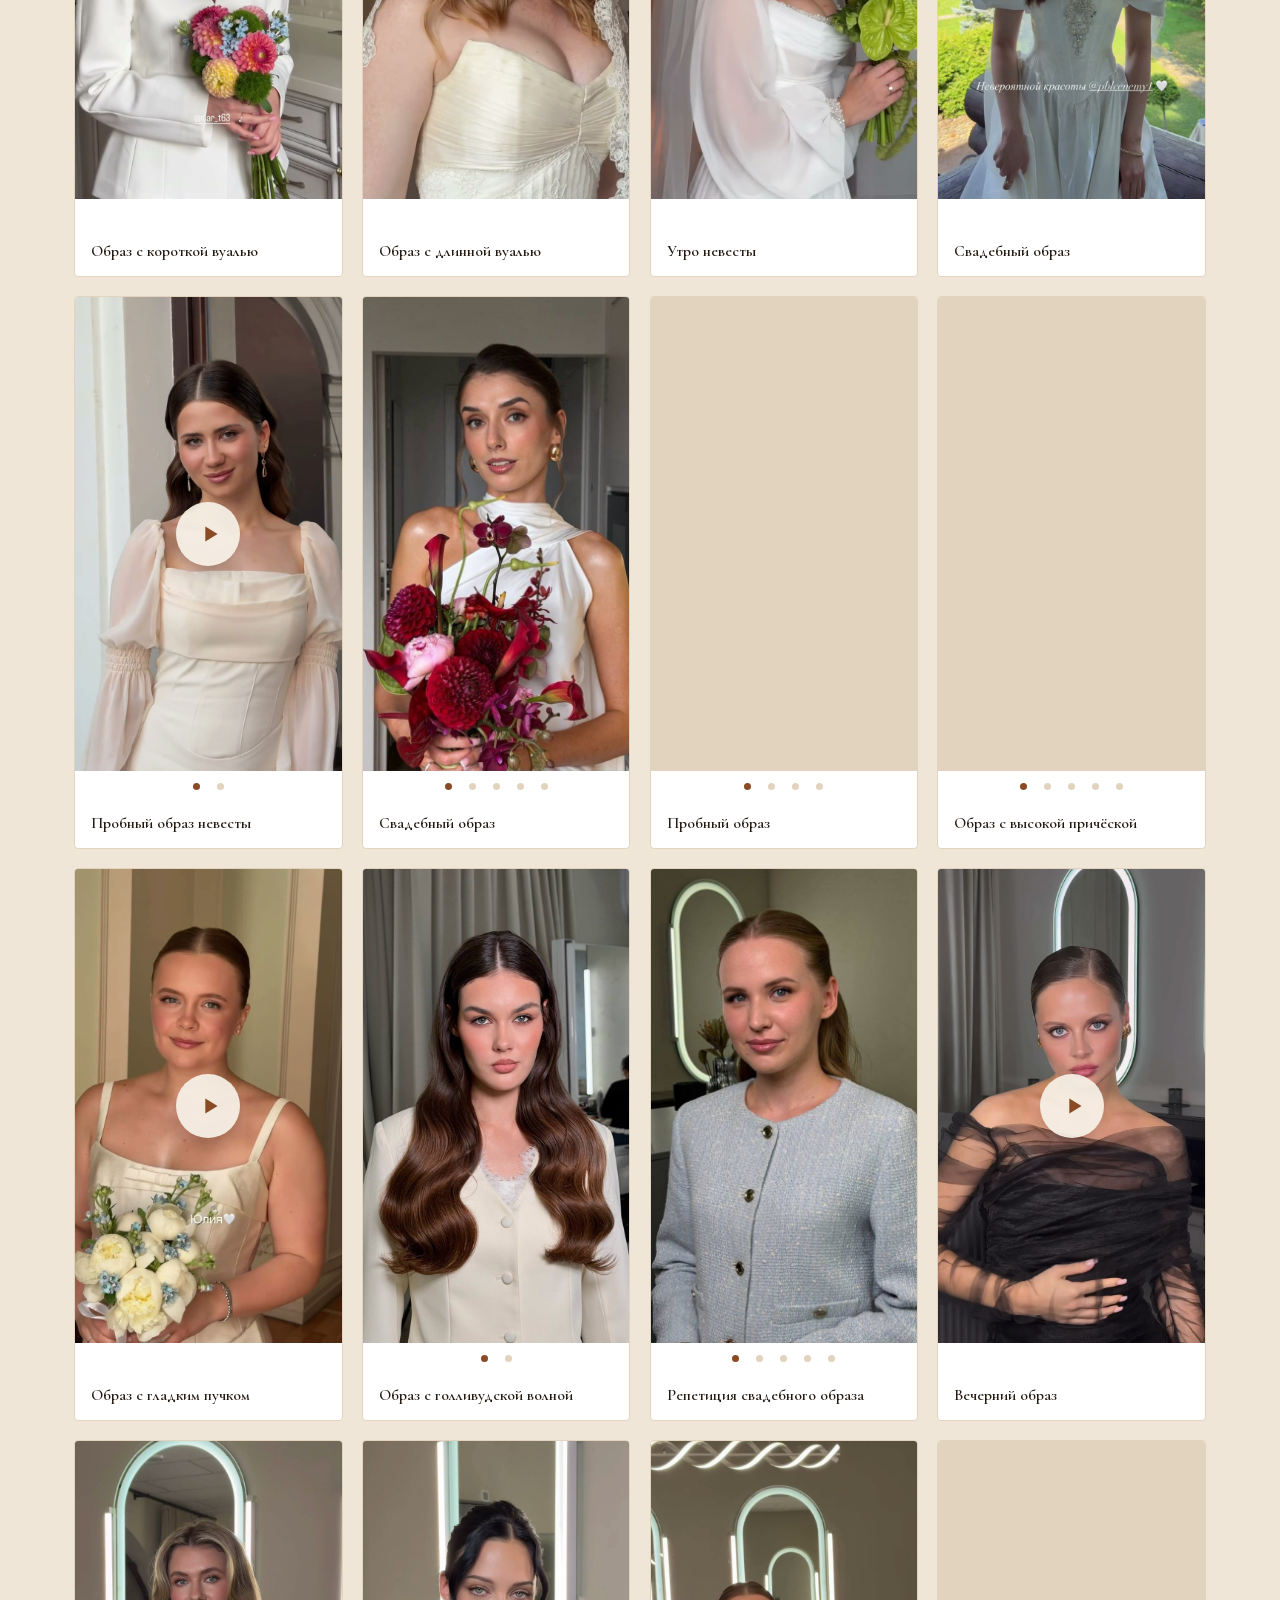
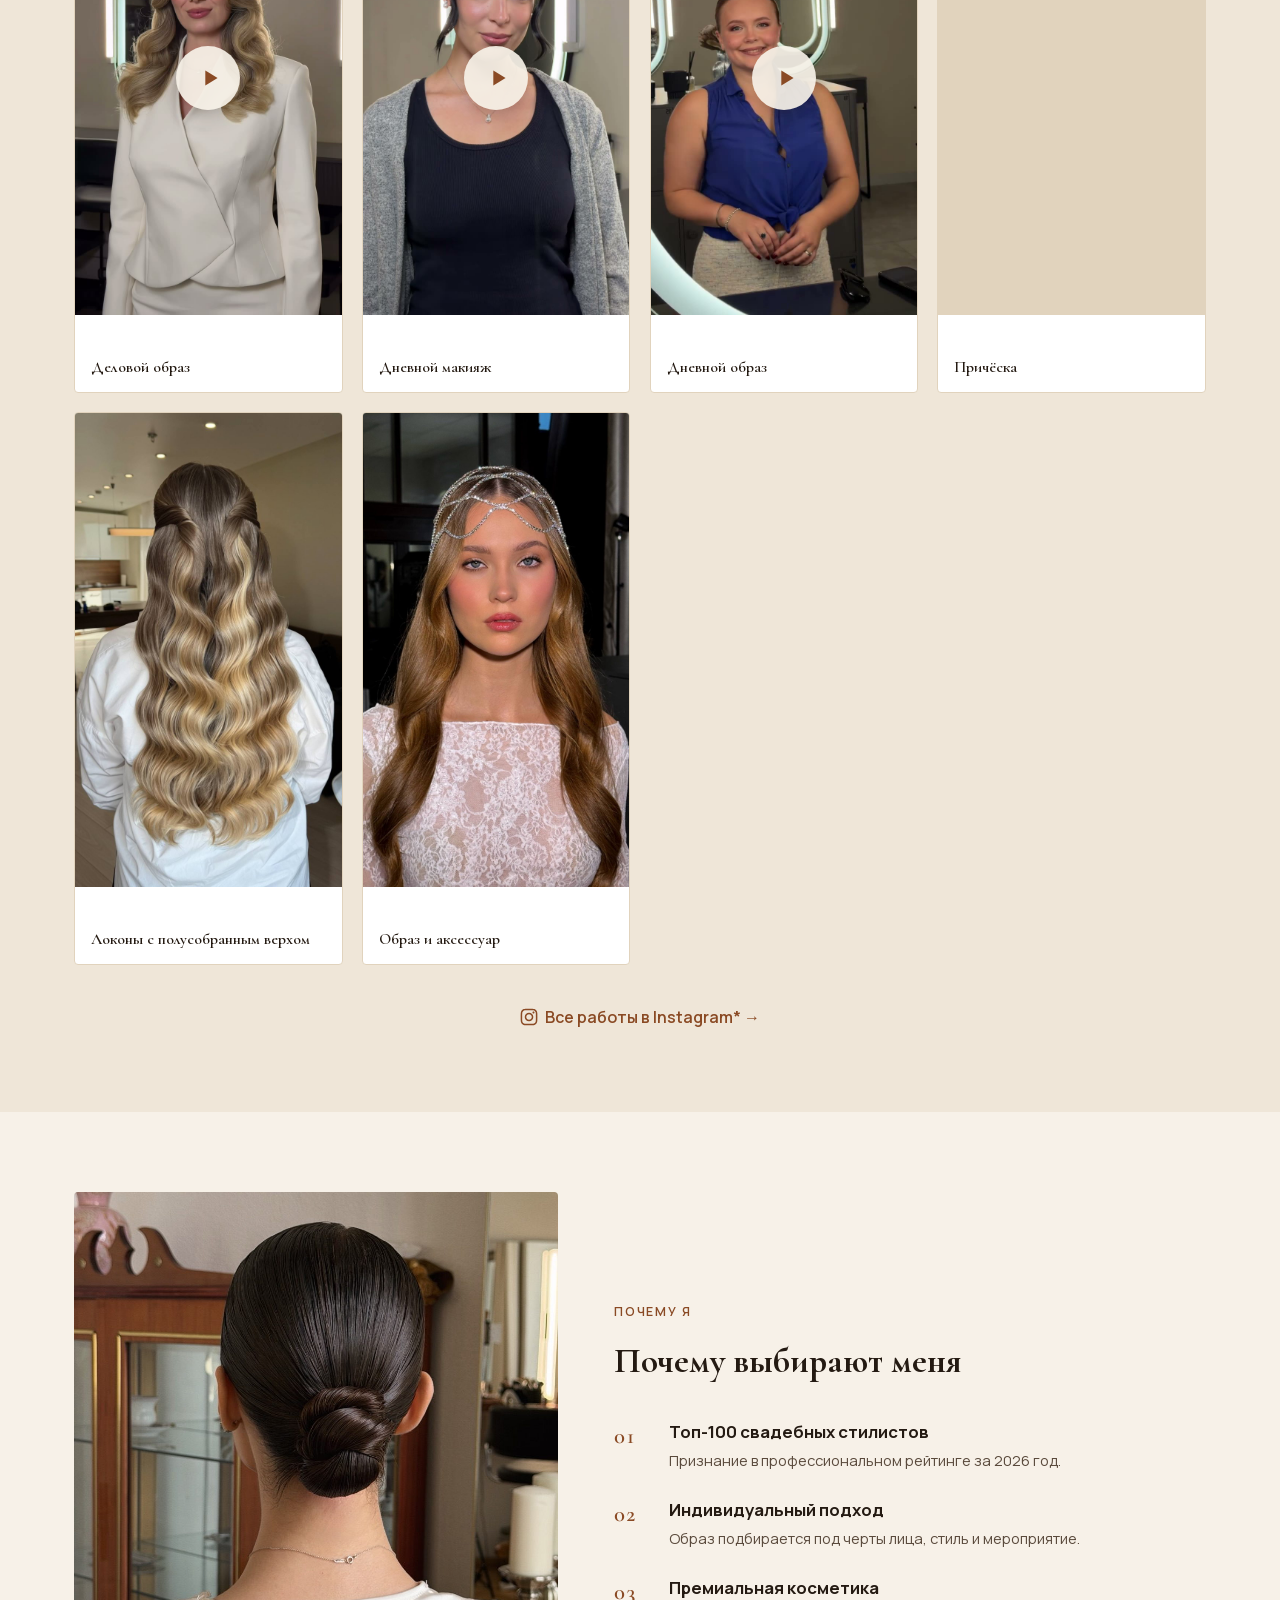
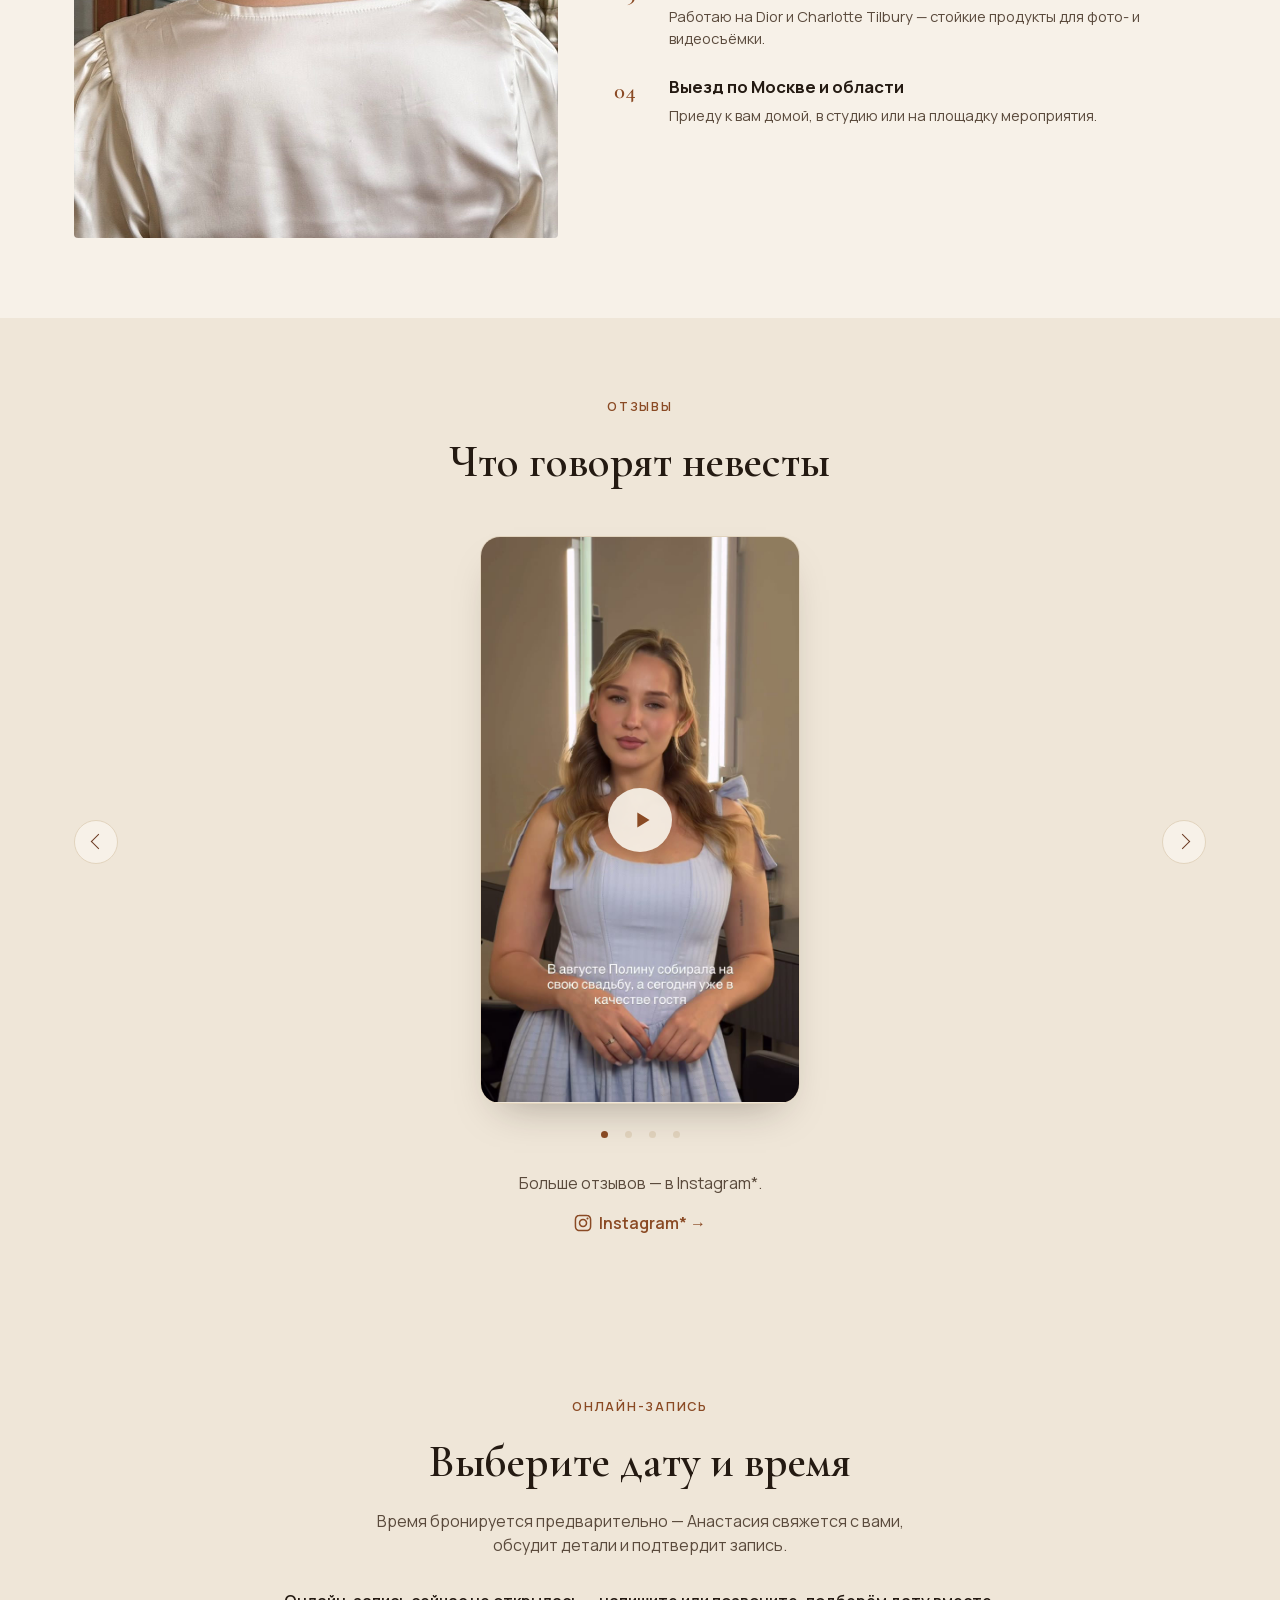
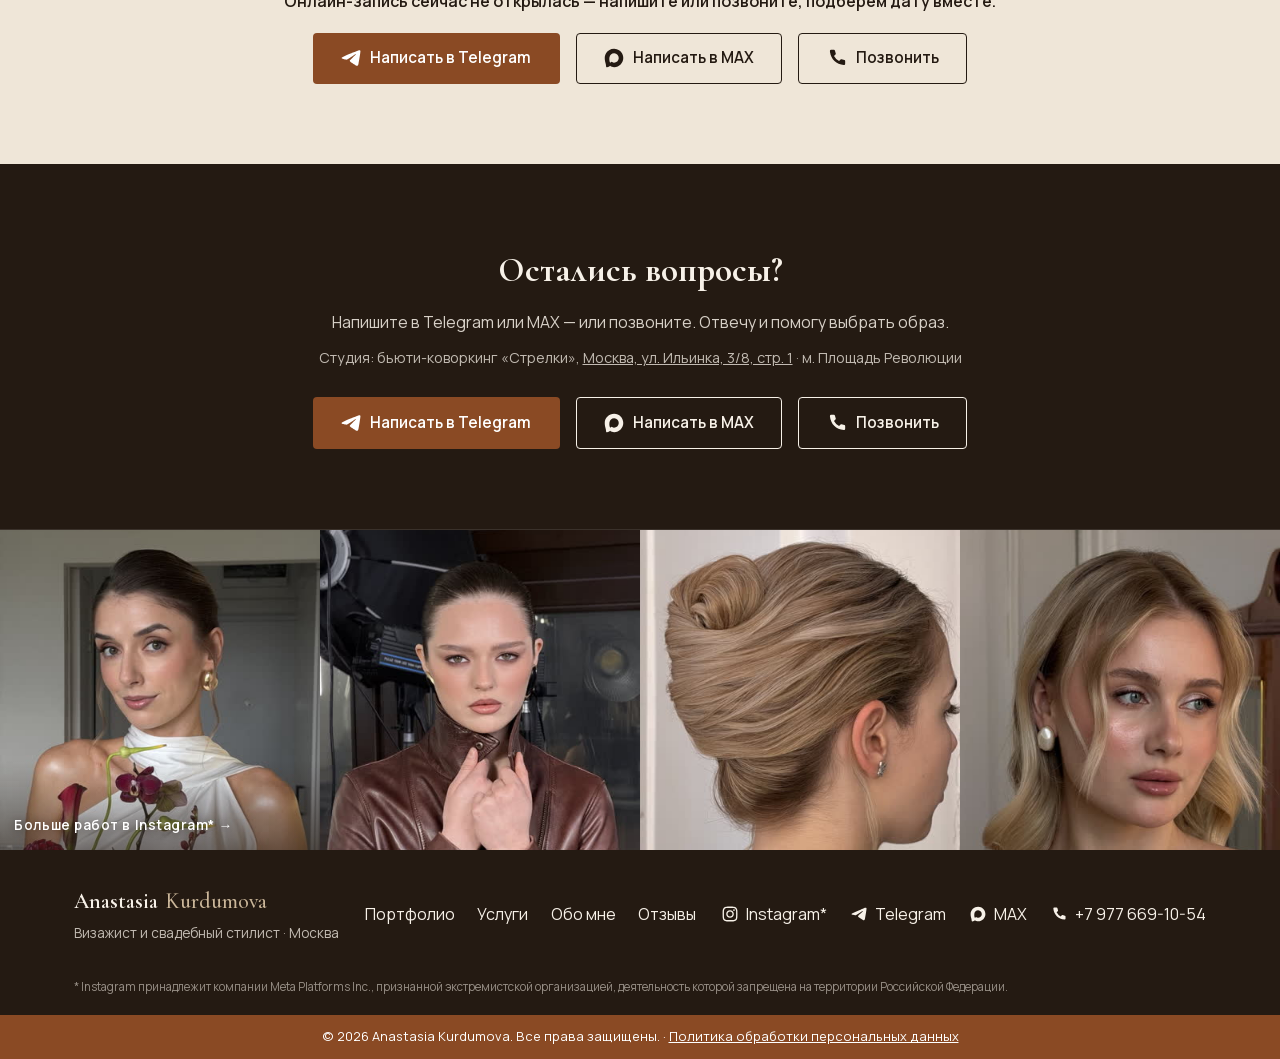
==== commit 8d0655c9: "Visitor-facing copy without «клиентки» Co-Authored-By: Claude Opus 5.5 <noreply@anthropic.com>" ====
--- a/index.html
+++ b/index.html
@@ -250,7 +250,7 @@
            содержать то, что ищут («визажист», «свадебный стилист», «Москва»). -->
       <h1 class="hero-title"><span class="eyebrow">Визажист · Свадебный стилист · Москва</span>Привет,<br>я <span class="accent-text">Анастасия</span></h1>
       <p class="hero-desc">Свадебные образы, вечерний и дневной макияж, причёски и укладки.
-        Индивидуальный подход к каждой невесте и клиентке, премиальная косметика,
+        Подбираю образ под вас — ваш стиль, платье и формат события. Премиальная косметика,
         выезд по Москве и области.</p>
       <div class="hero-actions">
         <!-- Запись — через онлайн-форму; мессенджеры и телефон — для вопросов (блок #contact). -->
@@ -702,7 +702,7 @@
   <section class="reviews" id="reviews">
     <div class="container">
       <p class="eyebrow center">Отзывы</p>
-      <h2 class="section-title center">Что говорят клиентки</h2>
+      <h2 class="section-title center">Что говорят невесты</h2>
       <!-- Карусель отзывов: одна история за раз. Есть подпись — стоит рядом,
            нет — история по центру. -->
       <div class="rv-carousel">
@@ -754,7 +754,7 @@
           <button type="button" aria-label="Отзыв 4"></button>
         </div>
       </div>
-      <p class="section-sub center" style="margin-top:1.5rem;">Больше историй клиенток — в Instagram*.</p>
+      <p class="section-sub center" style="margin-top:1.5rem;">Больше отзывов — в Instagram*.</p>
       <div class="center" style="margin-top:1rem;">
         <a class="link-more" href="https://www.instagram.com/anastasia.kurdumova/" target="_blank" rel="noopener">
           <svg class="link-icon" aria-hidden="true"><use href="#icon-instagram"></use></svg>
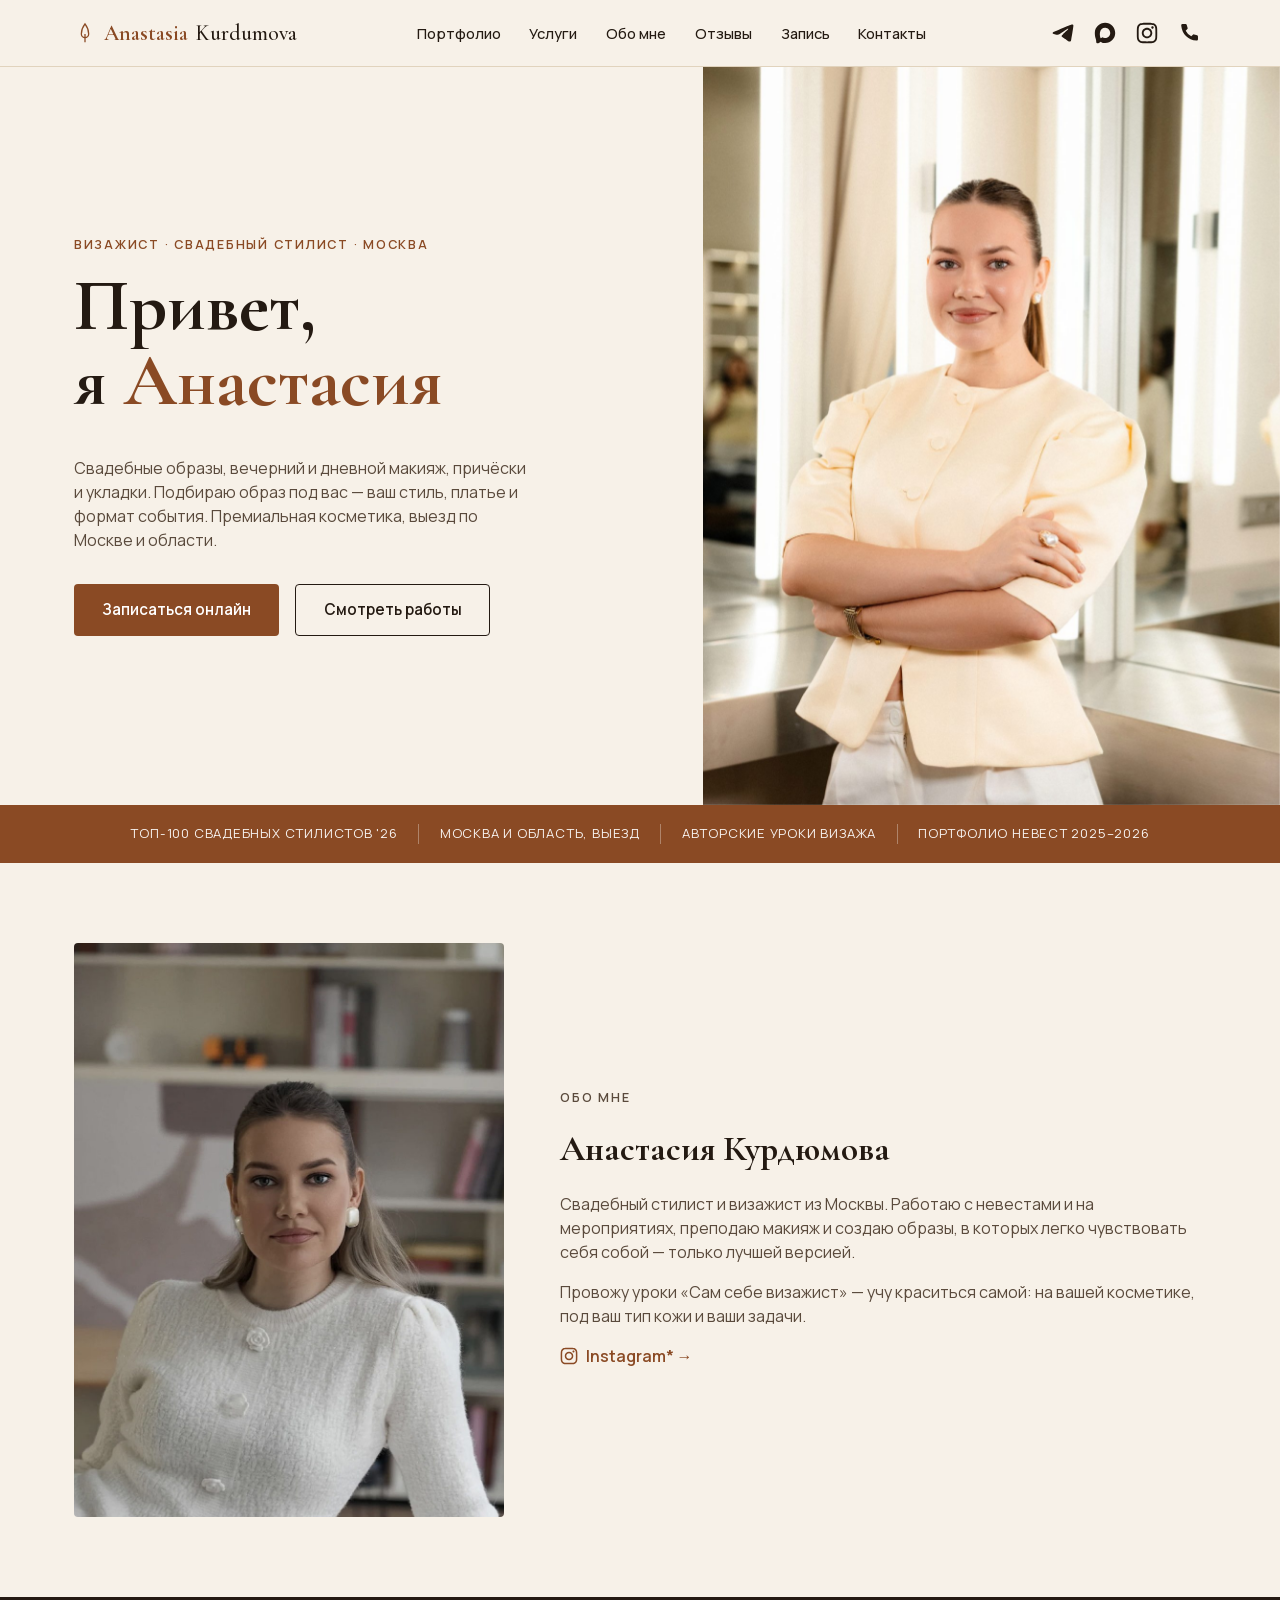
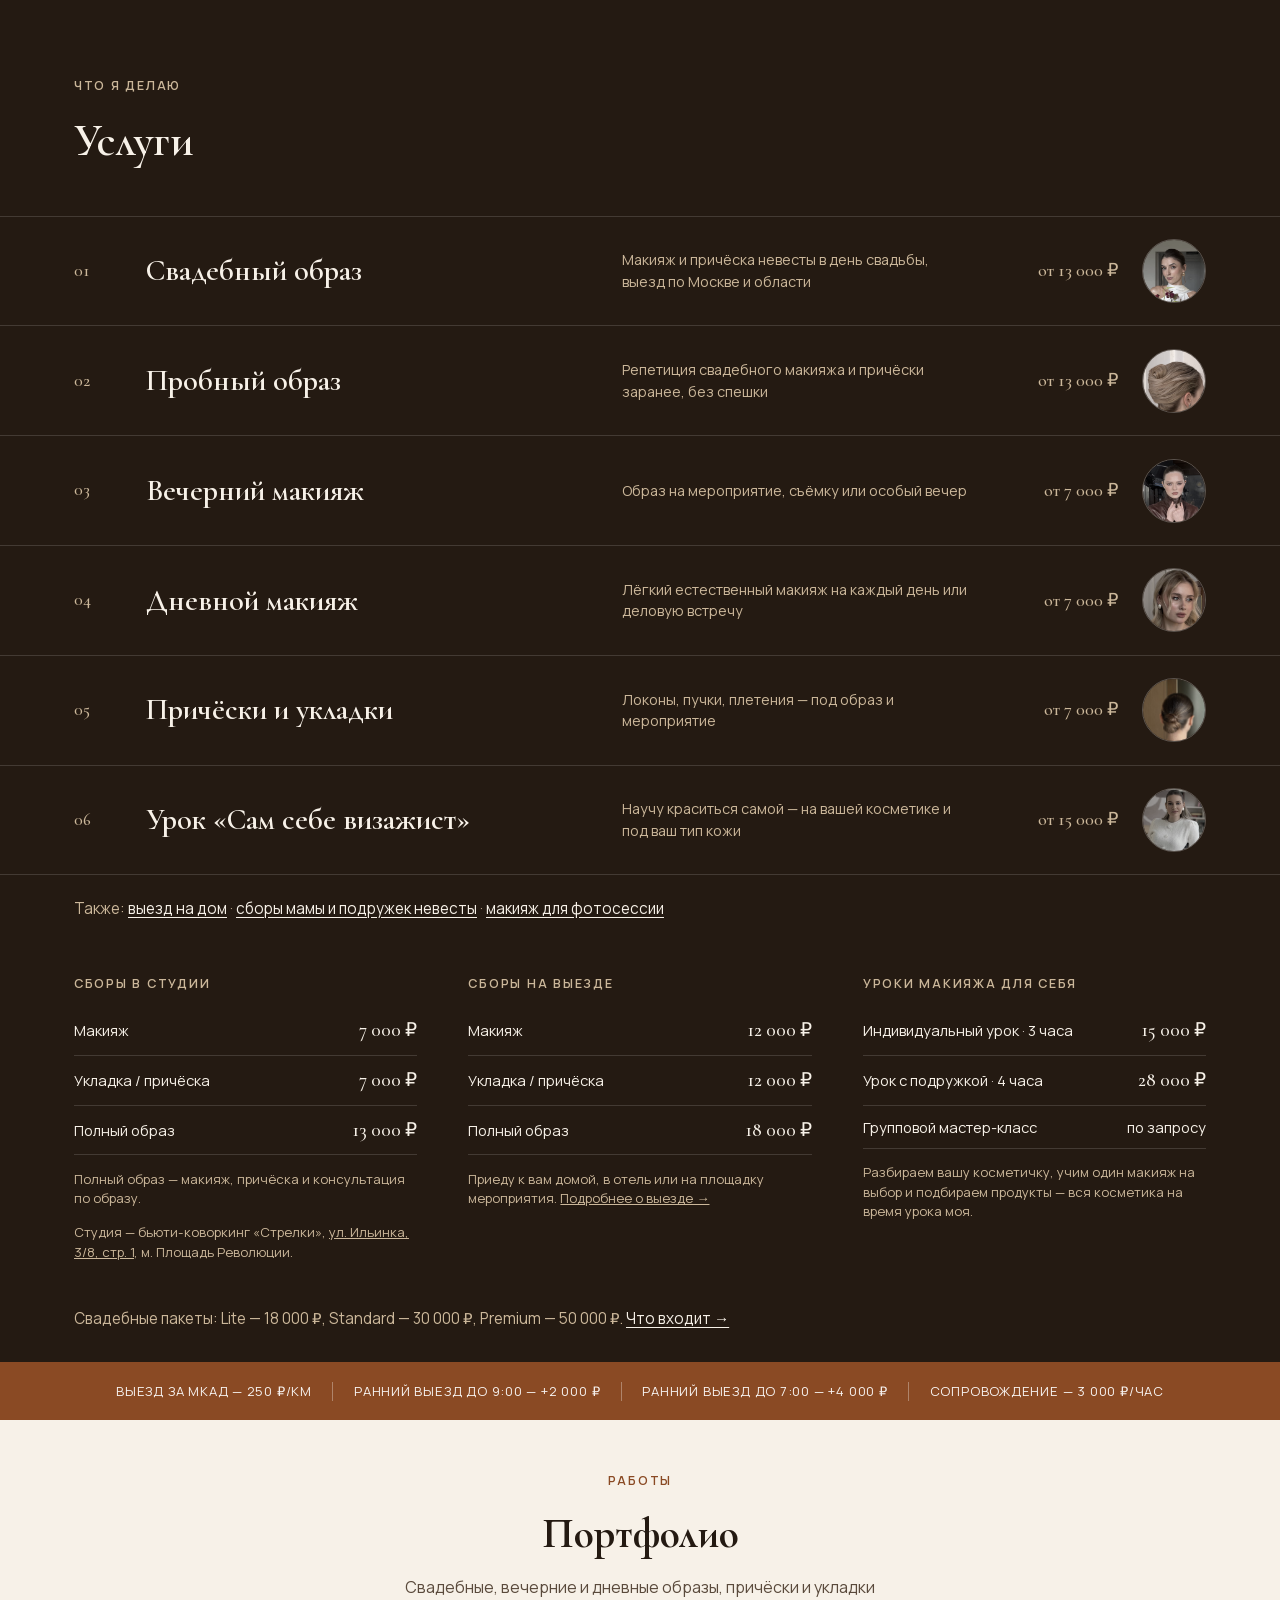
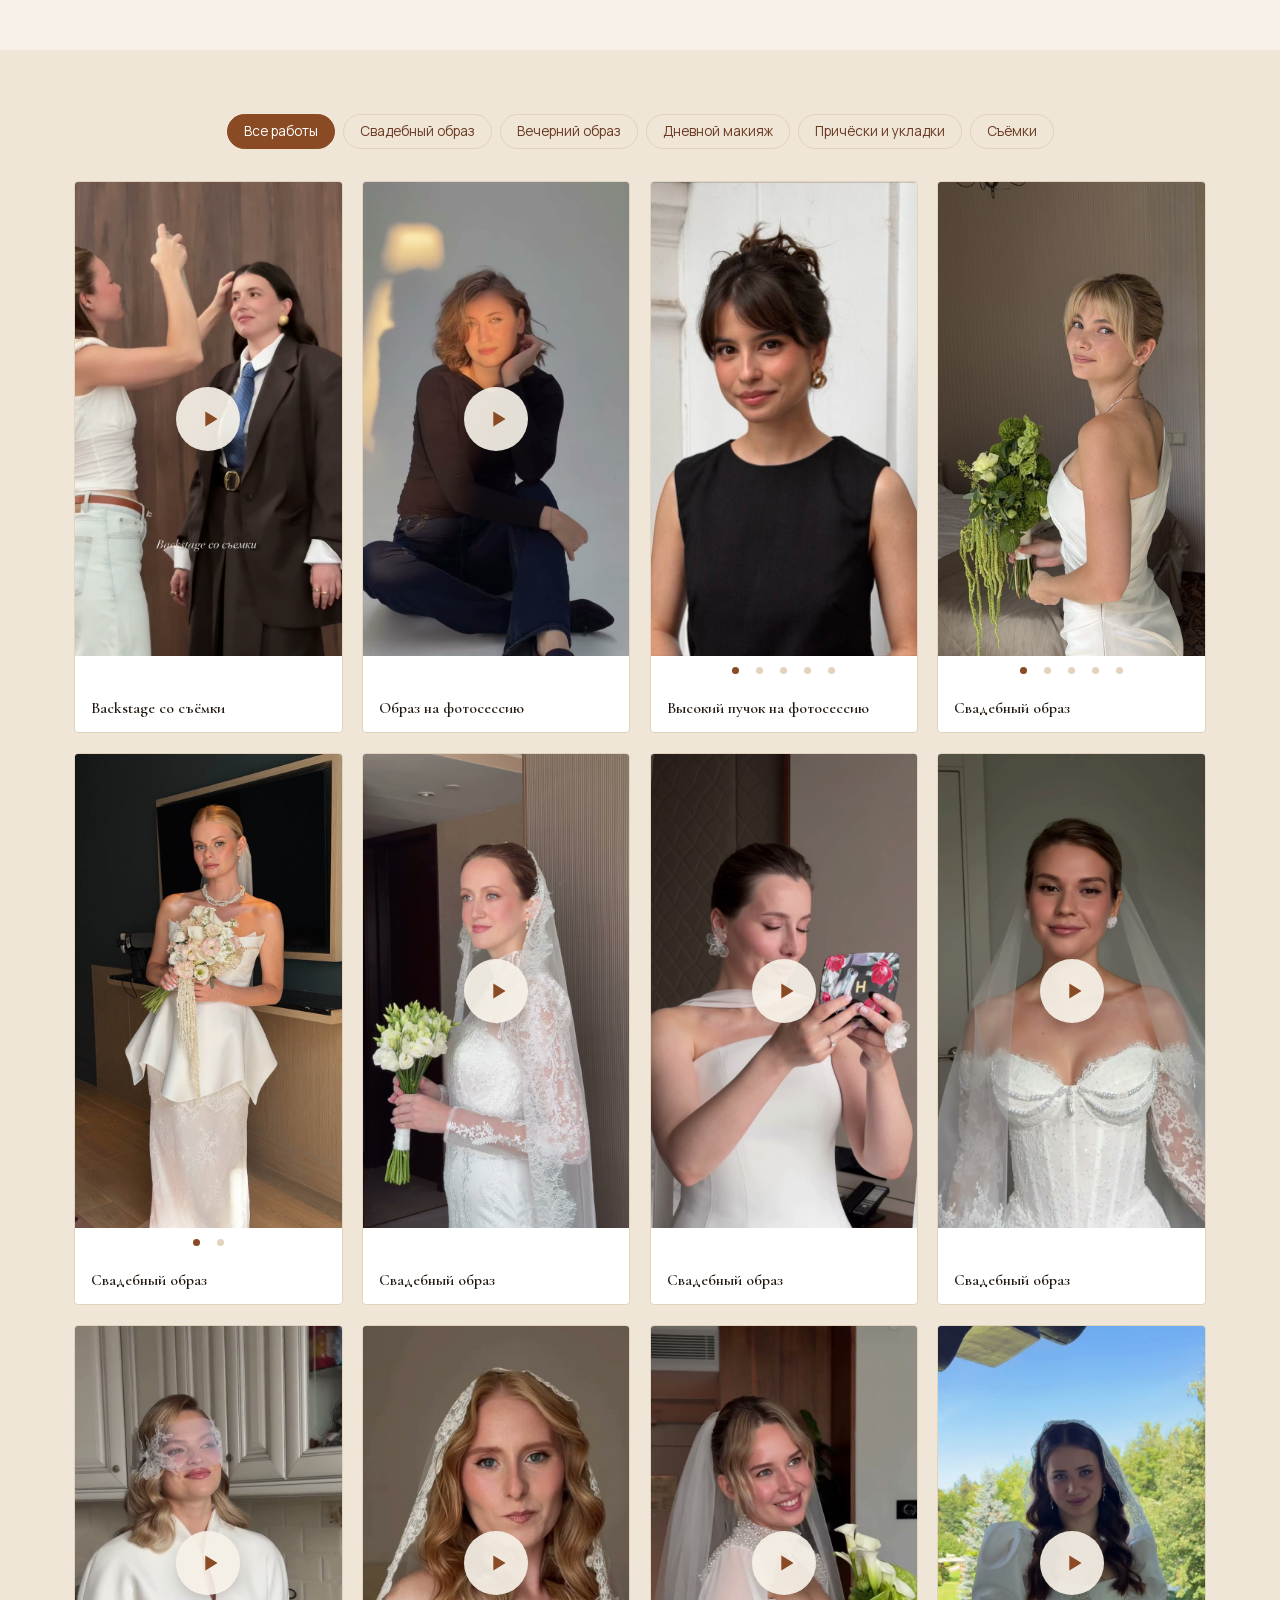
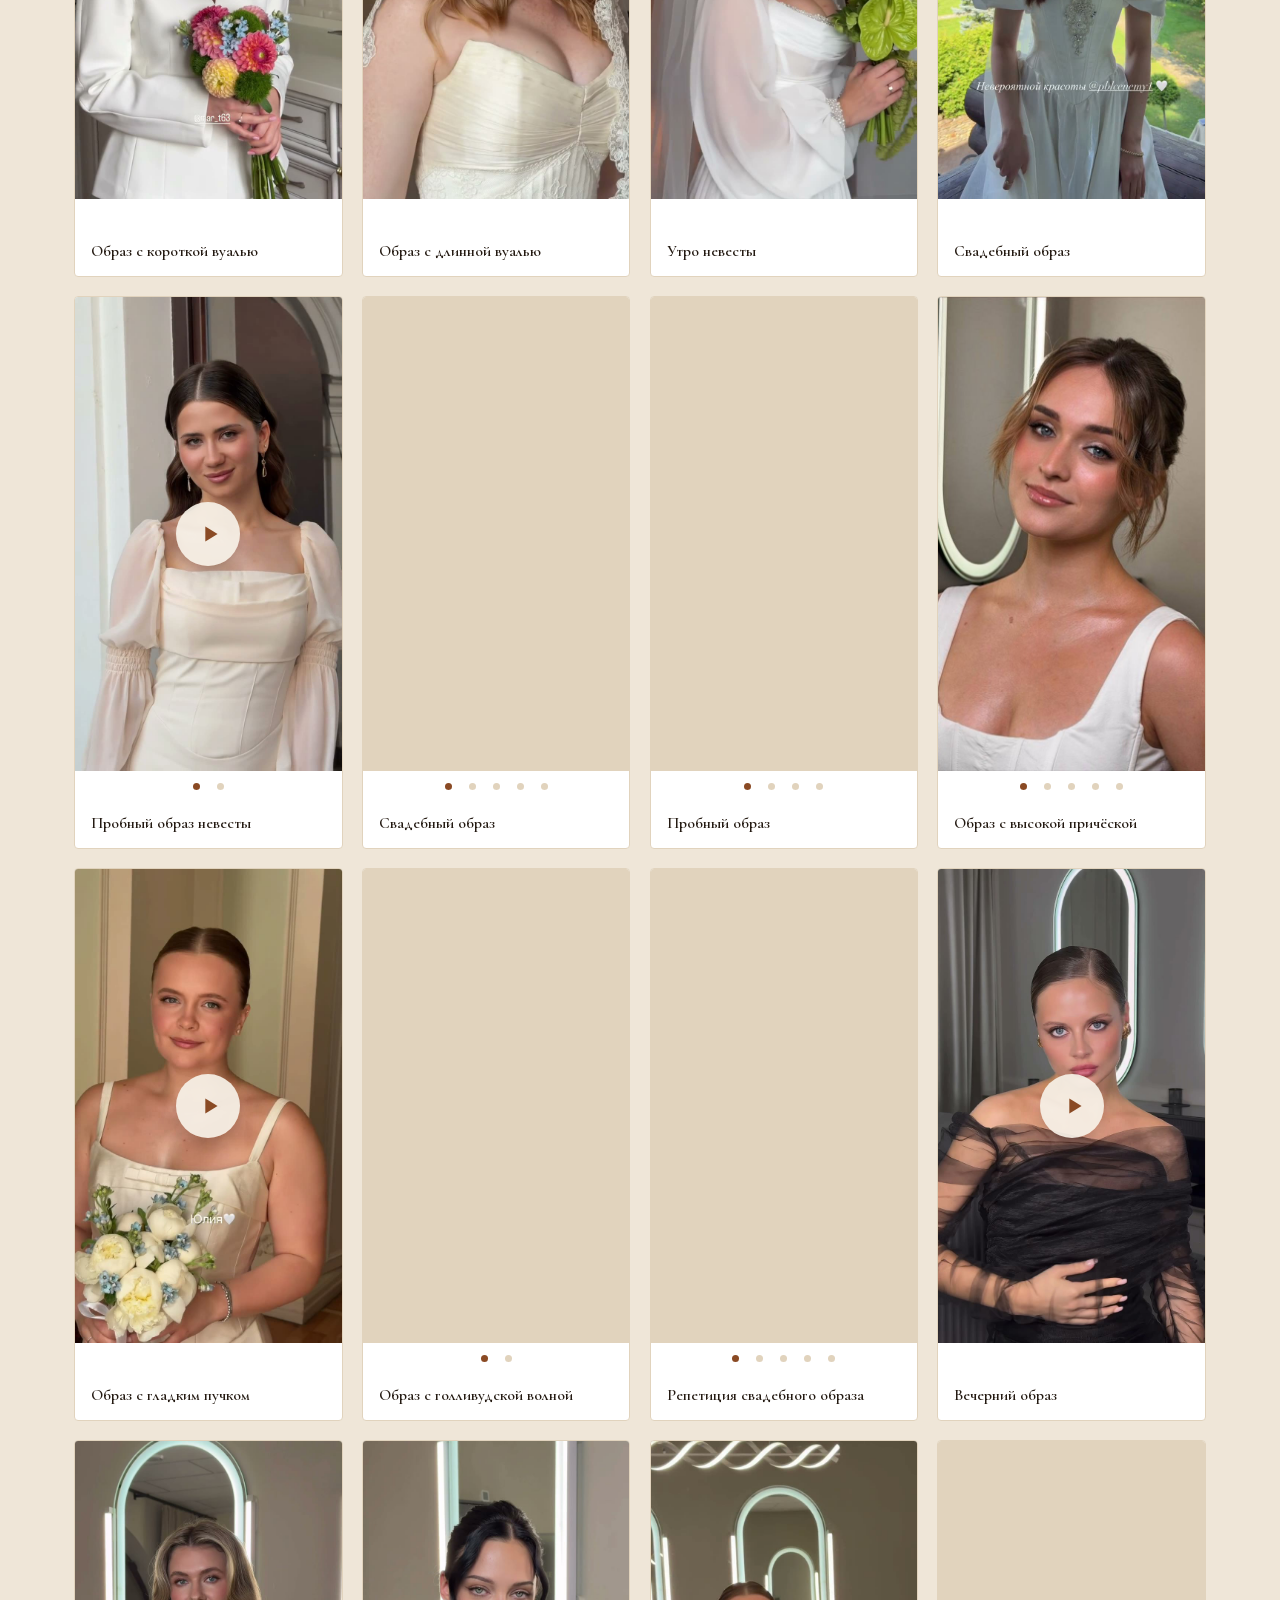
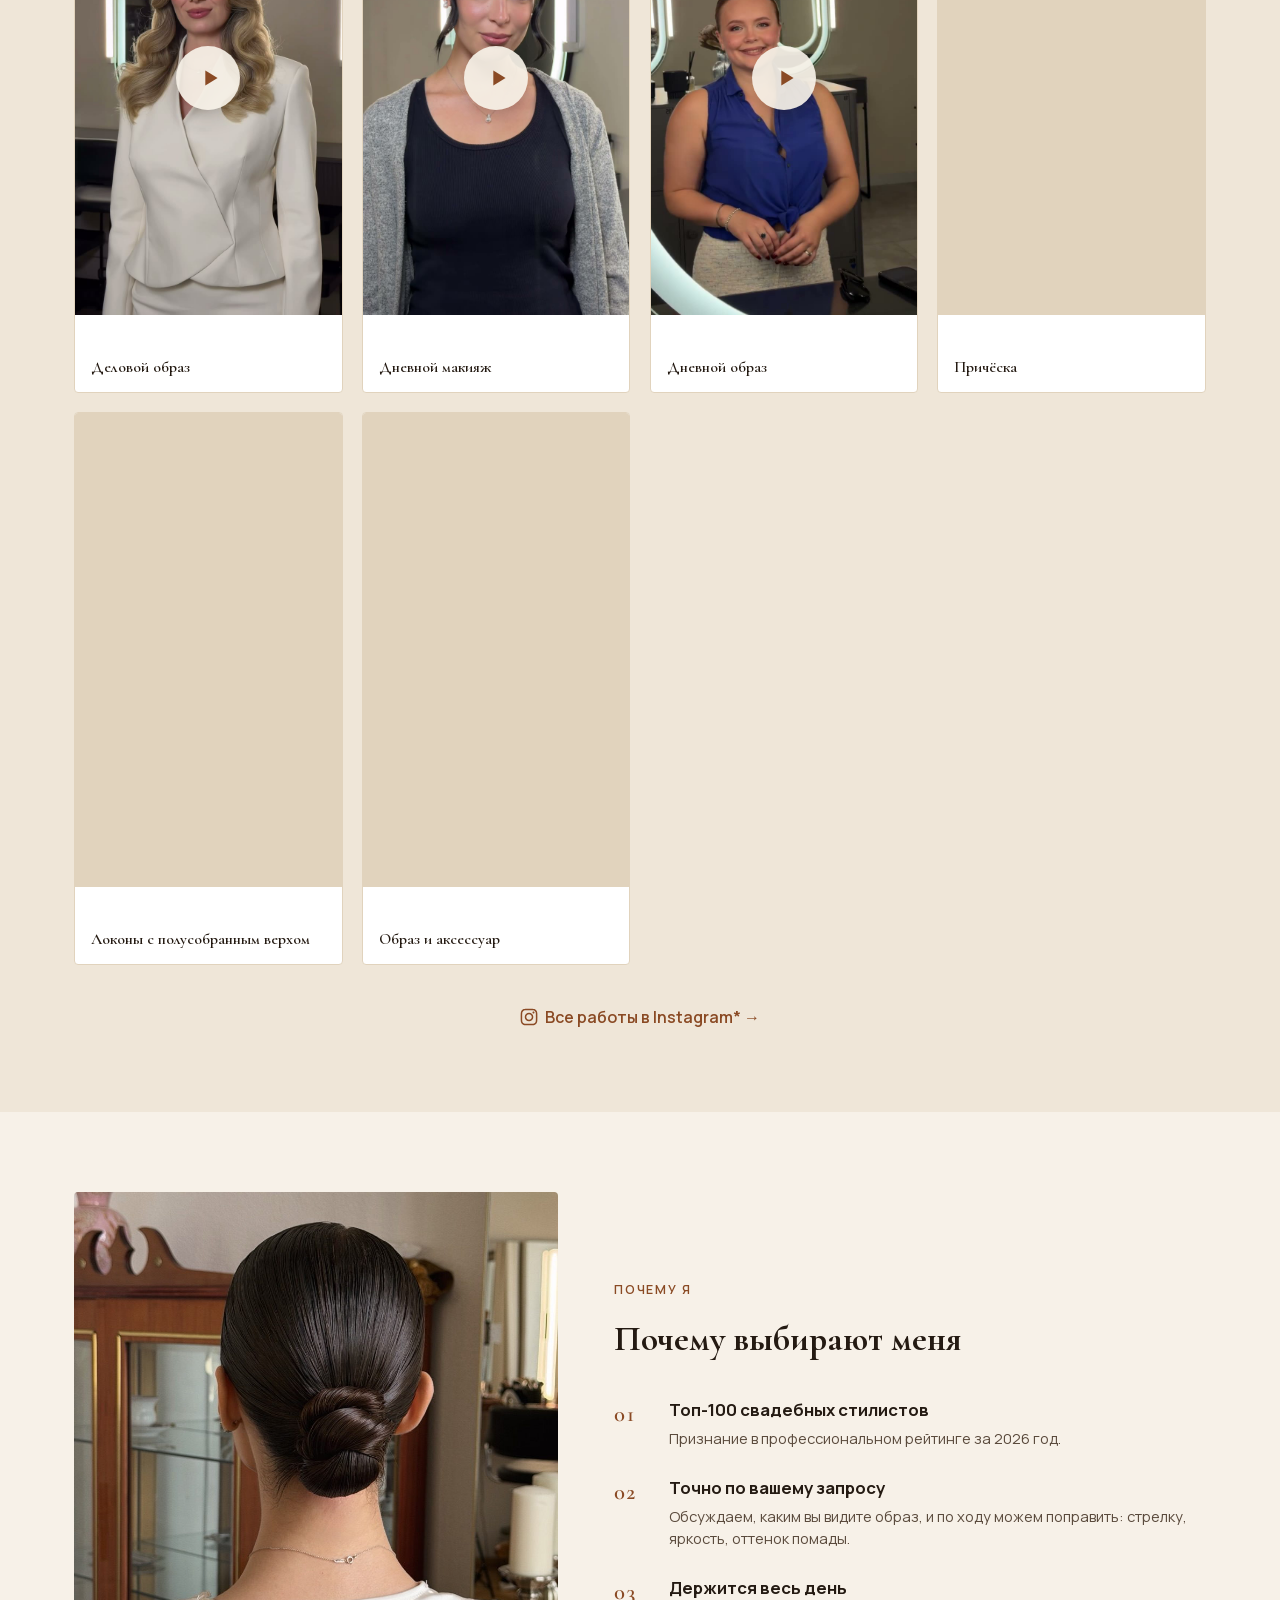
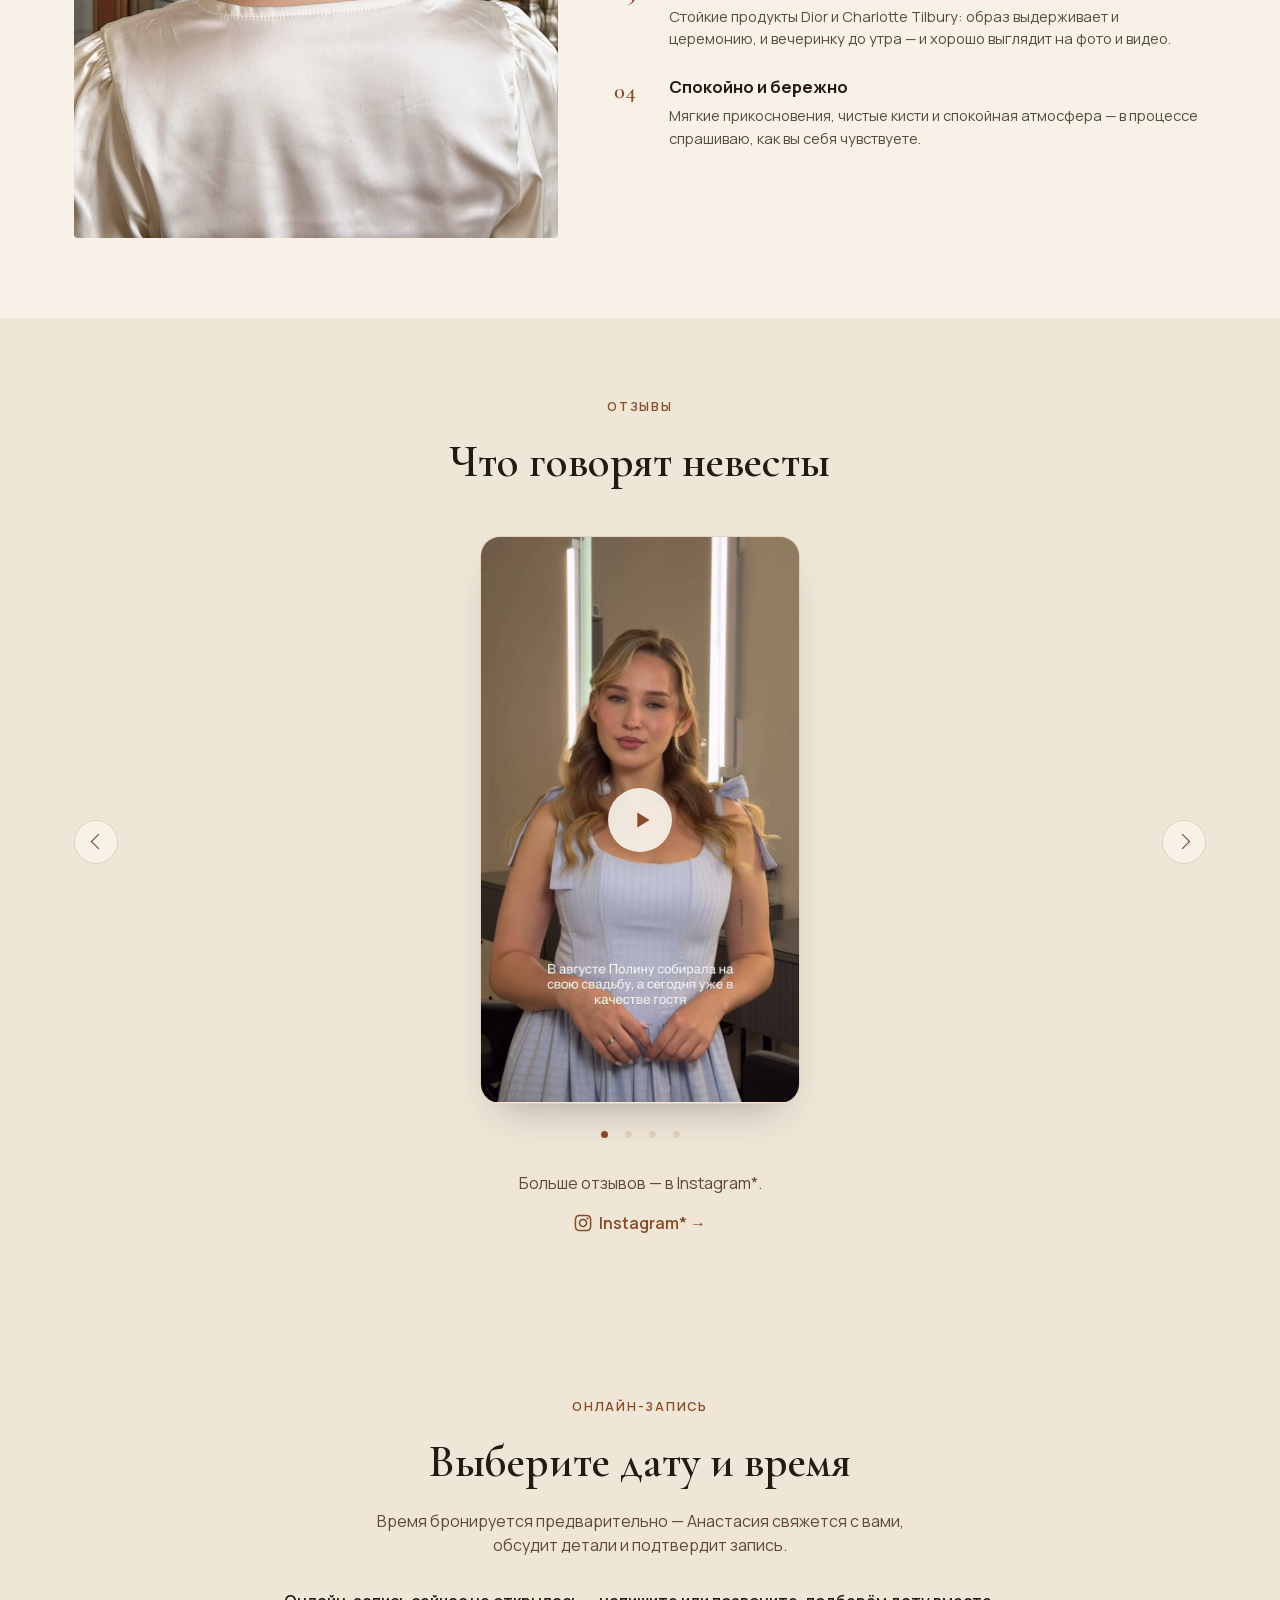
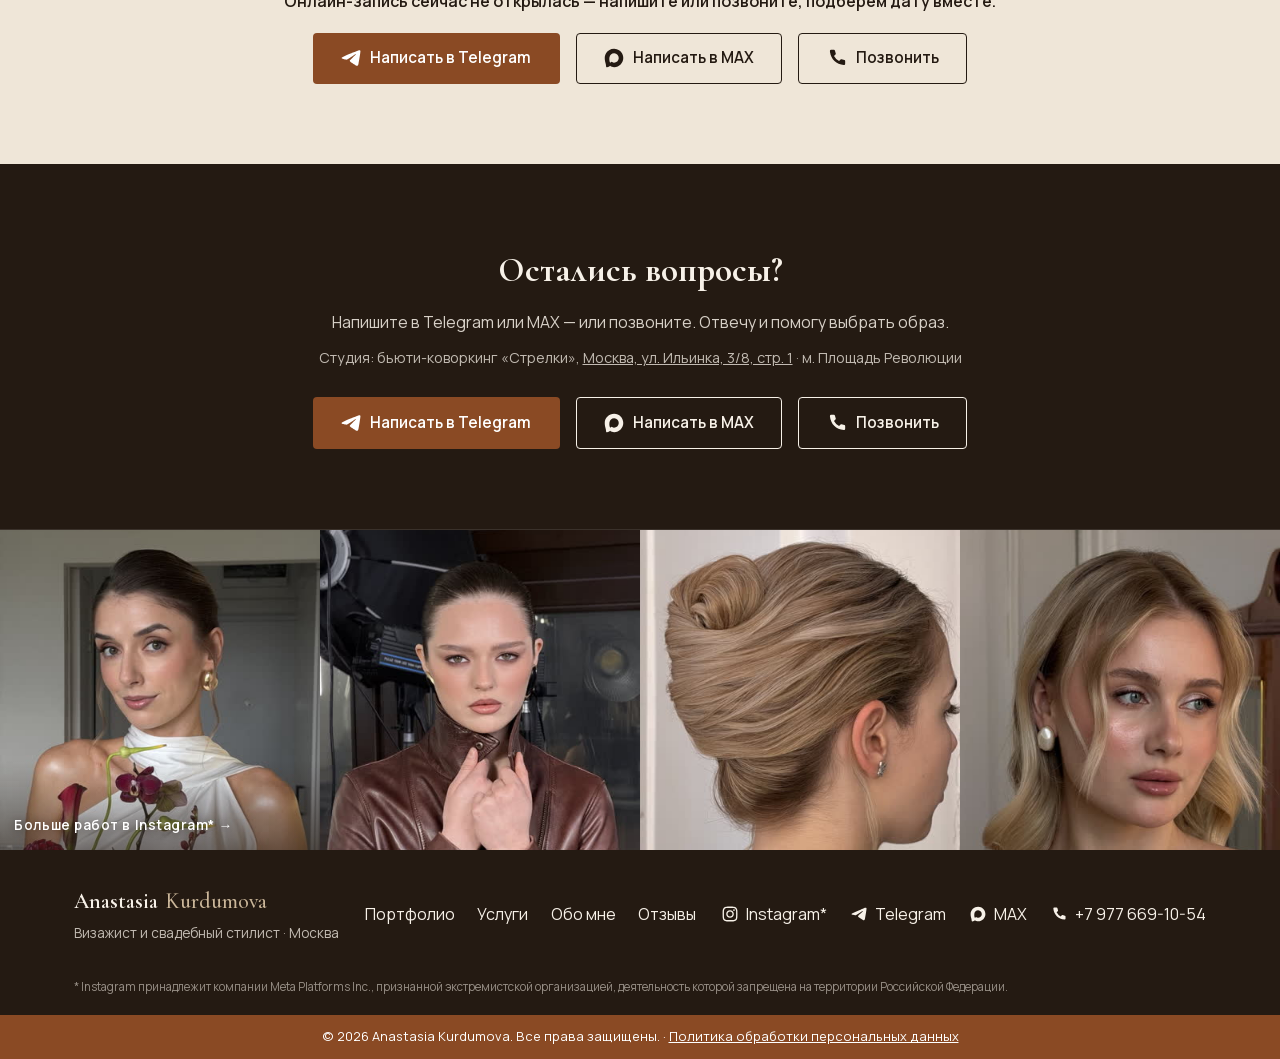
==== commit abeea377: "Copy in Nastya's voice: trial look, «Сам себе визажист» lessons, why-me Co-Authored-By: Claude Opus " ====
--- a/index.html
+++ b/index.html
@@ -284,8 +284,8 @@
         <p>Свадебный стилист и визажист из Москвы. Работаю с невестами и на
           мероприятиях, преподаю макияж и создаю образы, в которых легко
           чувствовать себя собой — только лучшей версией.</p>
-        <p>Веду обучение для тех, кто хочет освоить визаж профессионально —
-          от базовых техник до подготовки к съёмке и свадьбе.</p>
+        <p>Провожу уроки «Сам себе визажист» — учу краситься самой: на вашей
+          косметике, под ваш тип кожи и ваши задачи.</p>
         <a class="link-more" href="https://www.instagram.com/anastasia.kurdumova/" target="_blank" rel="noopener">
           <svg class="link-icon" aria-hidden="true"><use href="#icon-instagram"></use></svg>
           Instagram* →
@@ -334,8 +334,8 @@
       </a>
       <a class="service-row" href="makeup-for-you/">
         <span class="service-num">06</span>
-        <h3 class="service-name">Обучение визажу</h3>
-        <span class="service-desc">Индивидуальные уроки — от основ до профессиональных техник</span>
+        <h3 class="service-name">Урок «Сам себе визажист»</h3>
+        <span class="service-desc">Научу краситься самой — на вашей косметике и под ваш тип кожи</span>
         <span class="service-price">от 15 000 ₽</span><span class="service-thumb"><img width="900" height="1351" loading="lazy" decoding="async" src="images/portfolio/sm/portrait-real.jpg" style="--pos:50% 65%" alt=""></span>
       </a>
     </div>
@@ -683,15 +683,15 @@
           </div>
           <div class="why-item">
             <span class="why-num">02</span>
-            <div><h3>Индивидуальный подход</h3><p>Образ подбирается под черты лица, стиль и мероприятие.</p></div>
+            <div><h3>Точно по вашему запросу</h3><p>Обсуждаем, каким вы видите образ, и по ходу можем поправить: стрелку, яркость, оттенок помады.</p></div>
           </div>
           <div class="why-item">
             <span class="why-num">03</span>
-            <div><h3>Премиальная косметика</h3><p>Работаю на Dior и Charlotte Tilbury — стойкие продукты для фото- и видеосъёмки.</p></div>
+            <div><h3>Держится весь день</h3><p>Стойкие продукты Dior и Charlotte Tilbury: образ выдерживает и церемонию, и вечеринку до утра — и хорошо выглядит на фото и видео.</p></div>
           </div>
           <div class="why-item">
             <span class="why-num">04</span>
-            <div><h3>Выезд по Москве и области</h3><p>Приеду к вам домой, в студию или на площадку мероприятия.</p></div>
+            <div><h3>Спокойно и бережно</h3><p>Мягкие прикосновения, чистые кисти и спокойная атмосфера — в процессе спрашиваю, как вы себя чувствуете.</p></div>
           </div>
         </div>
       </div>
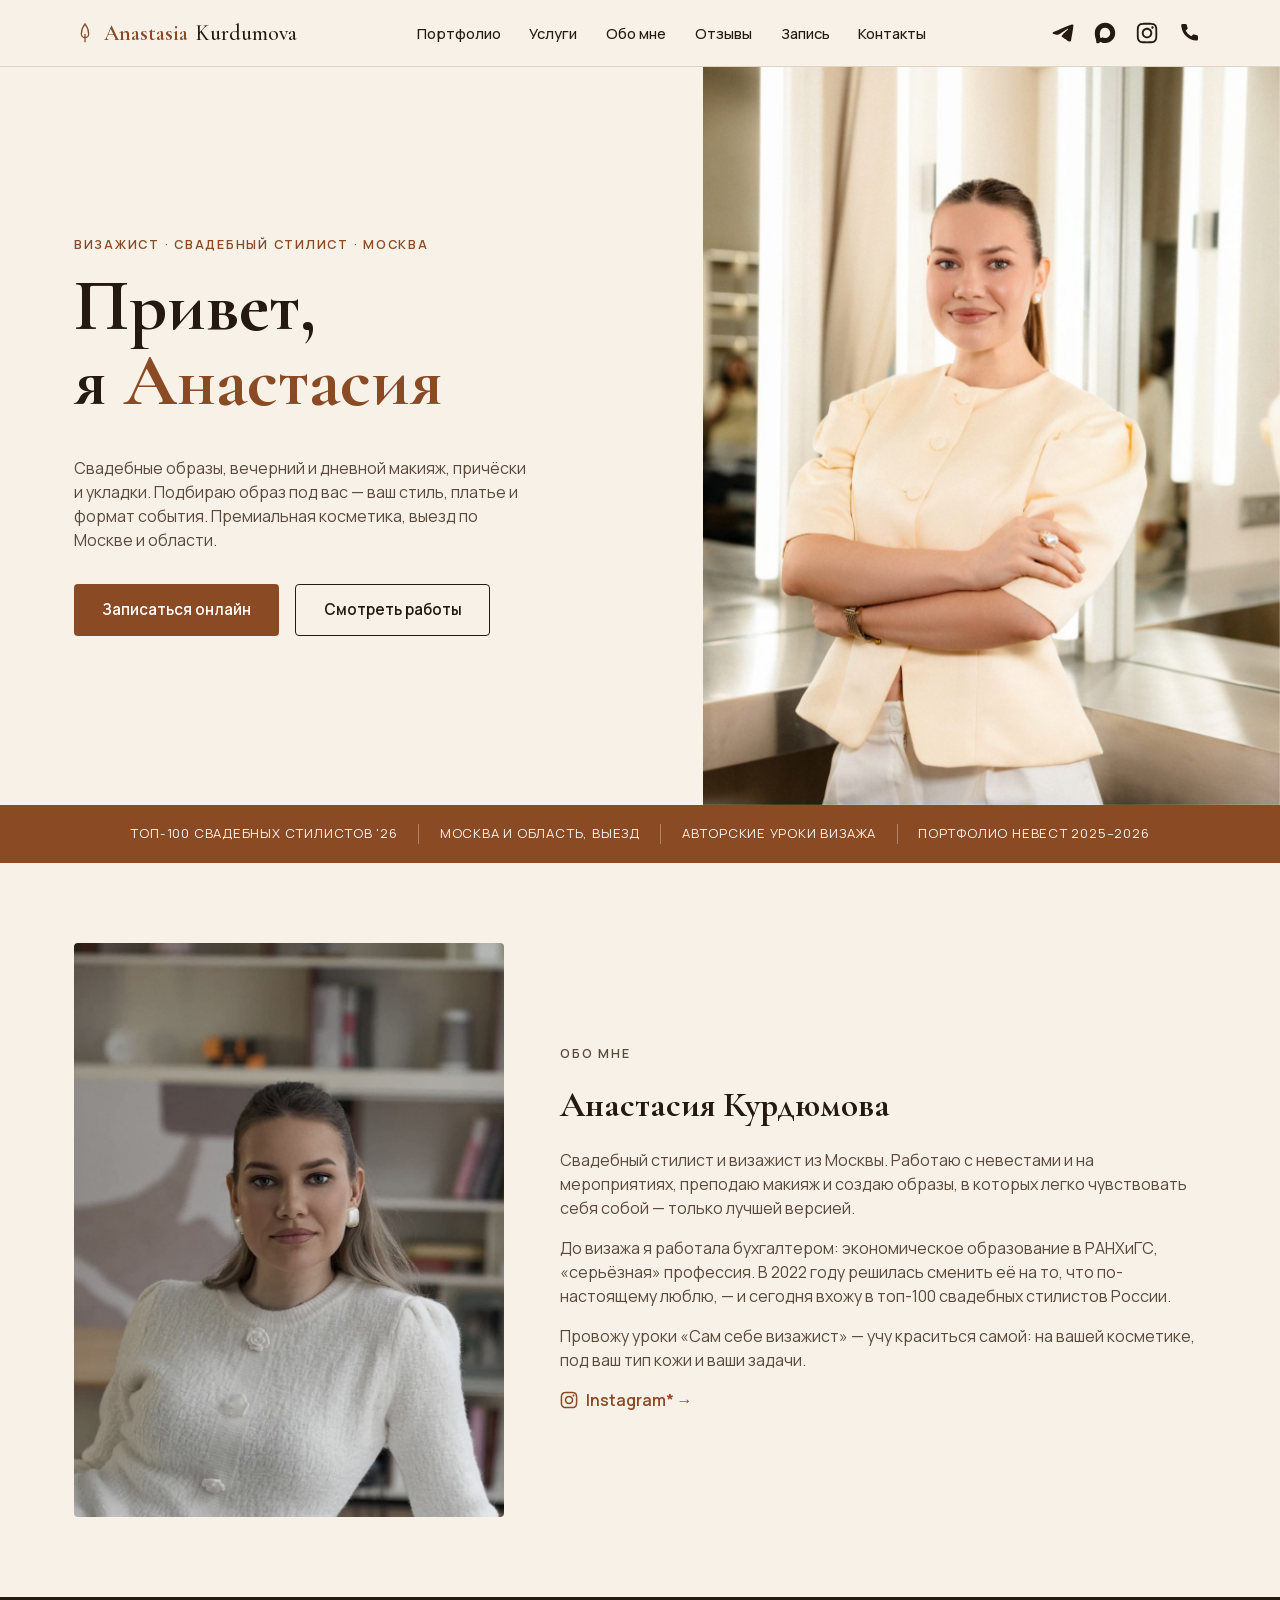
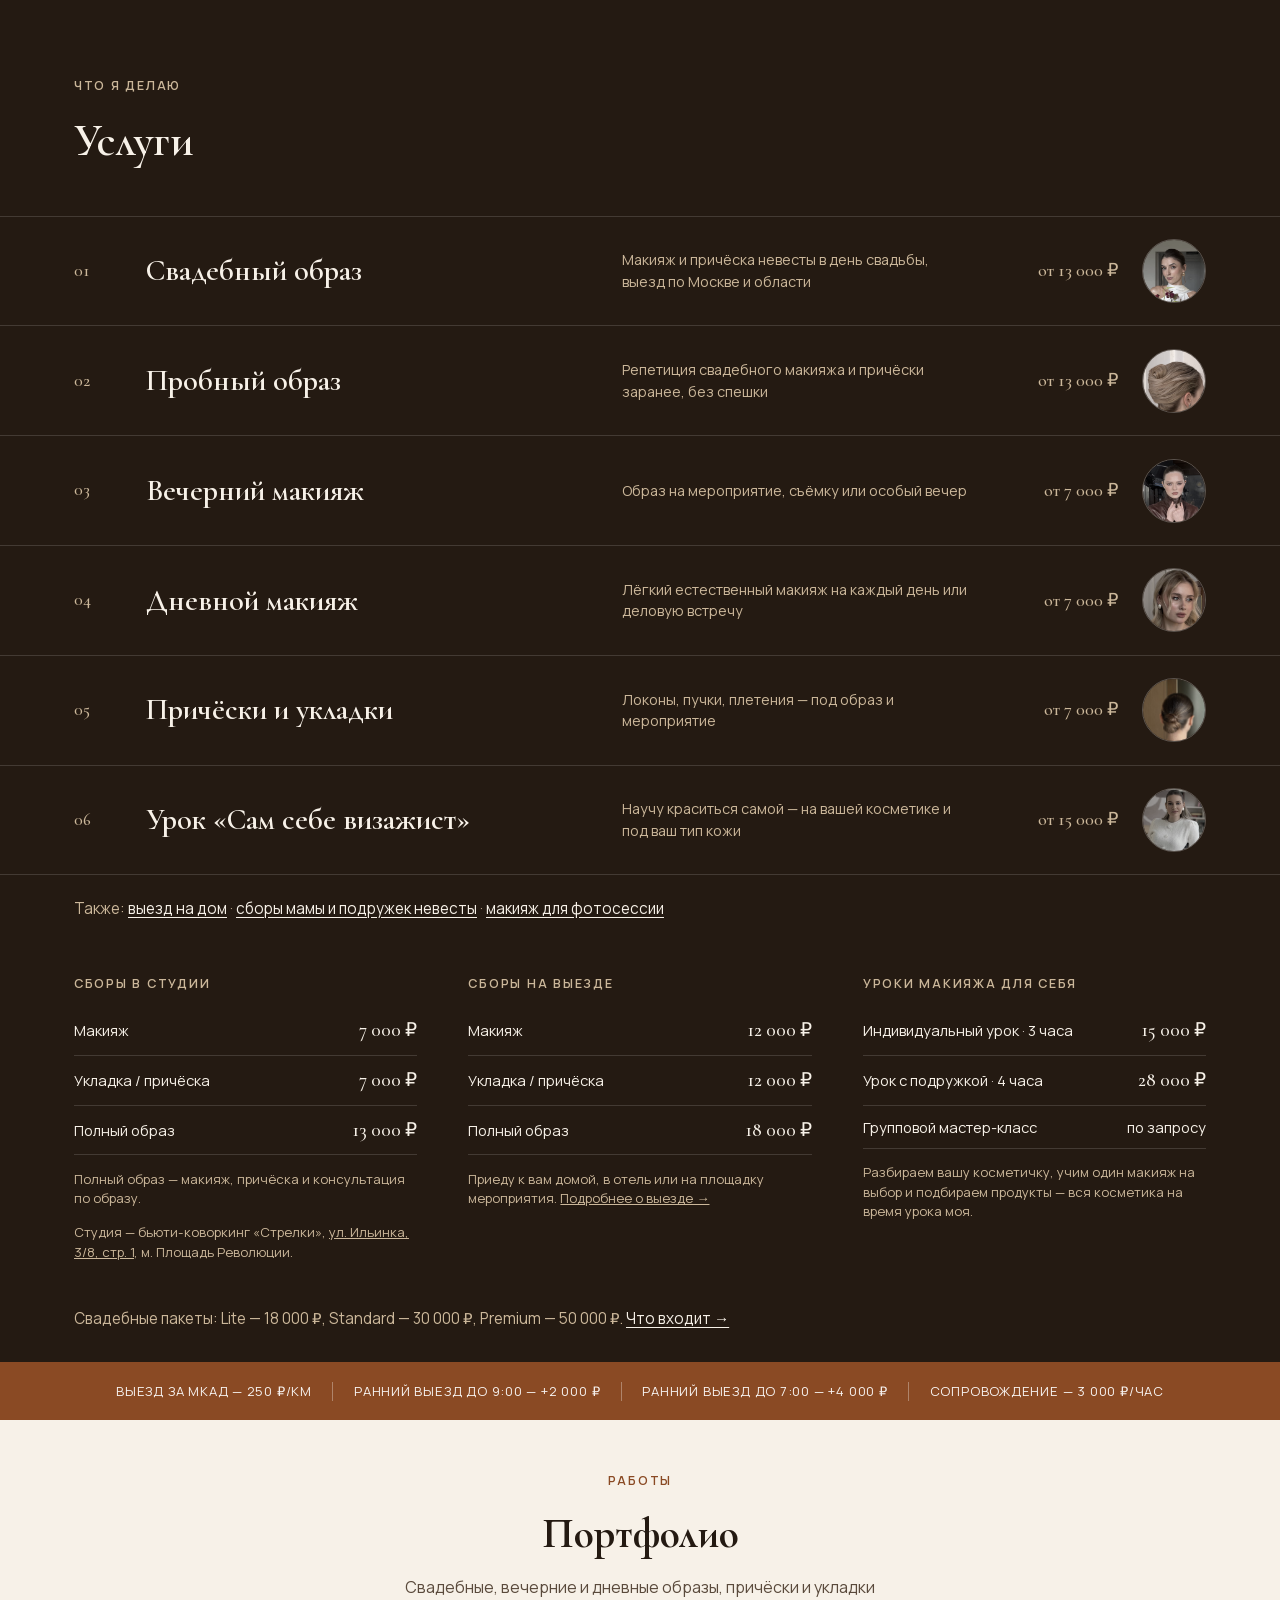
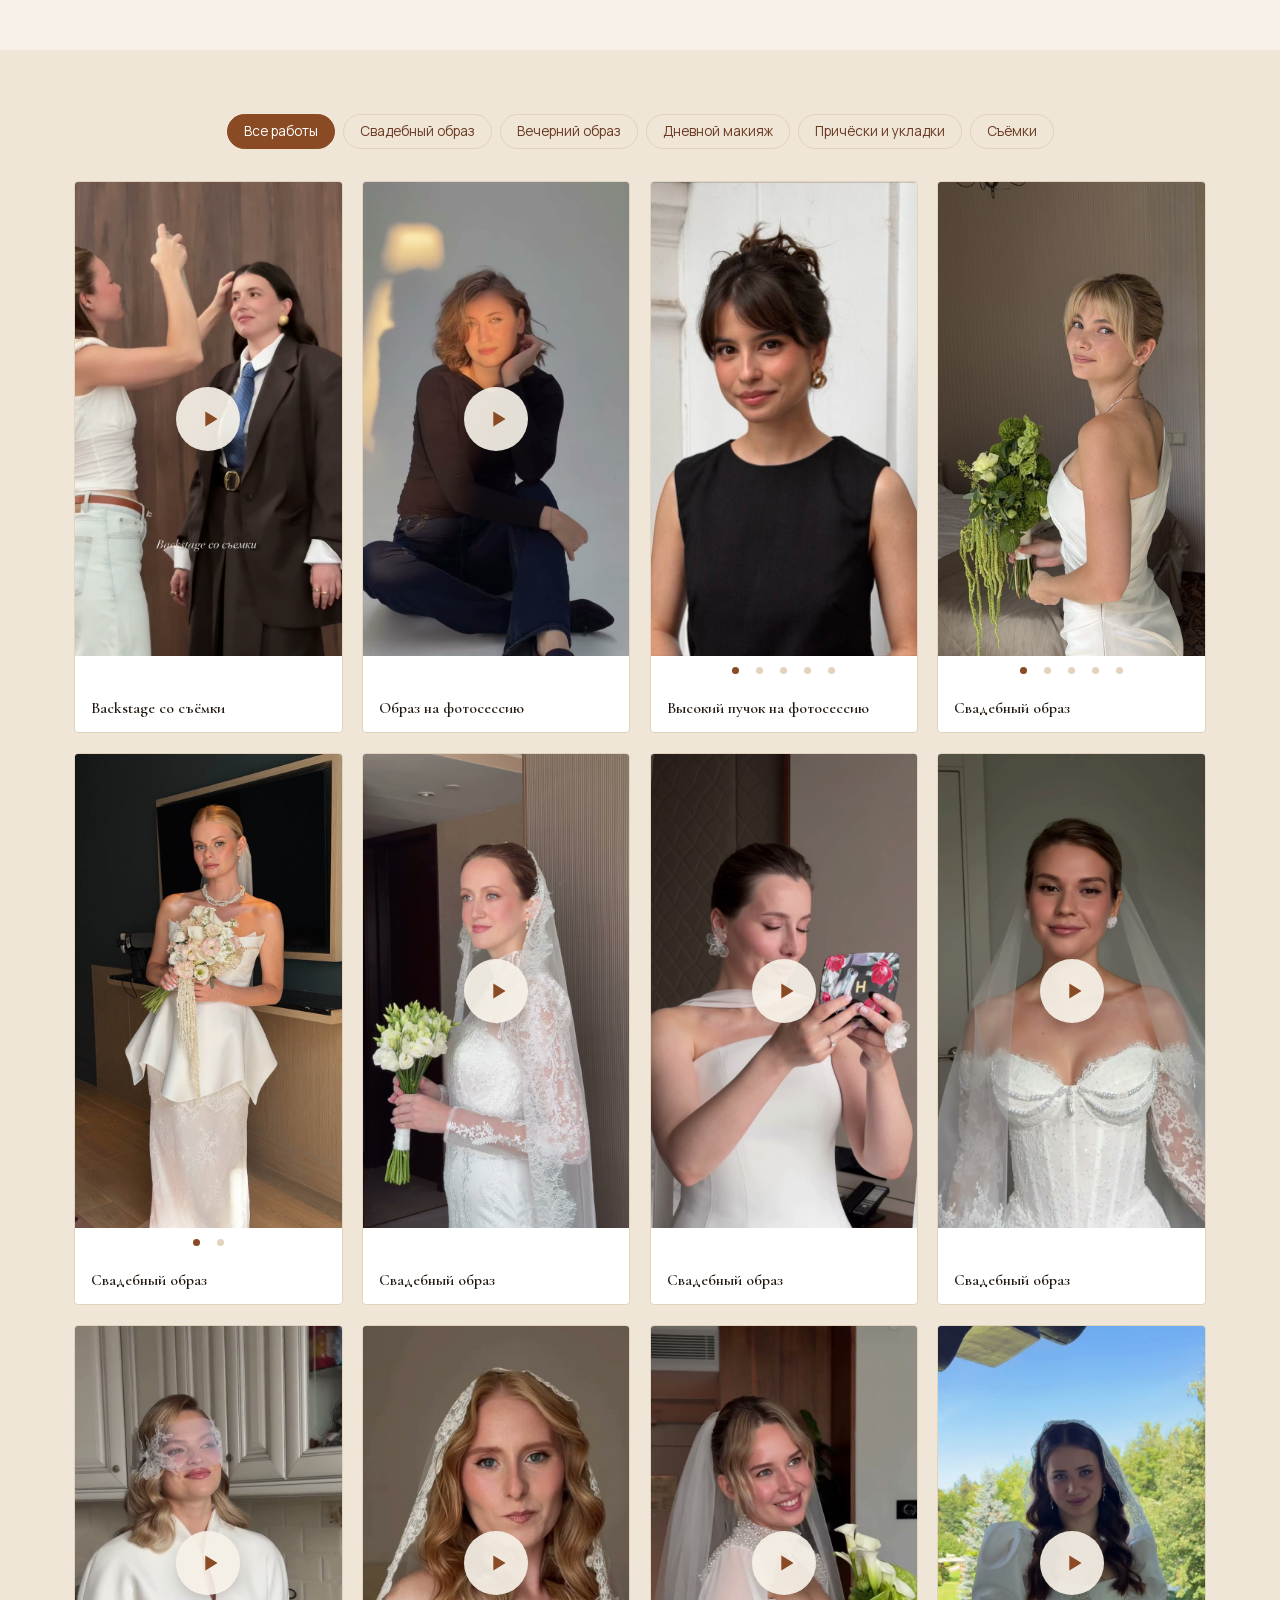
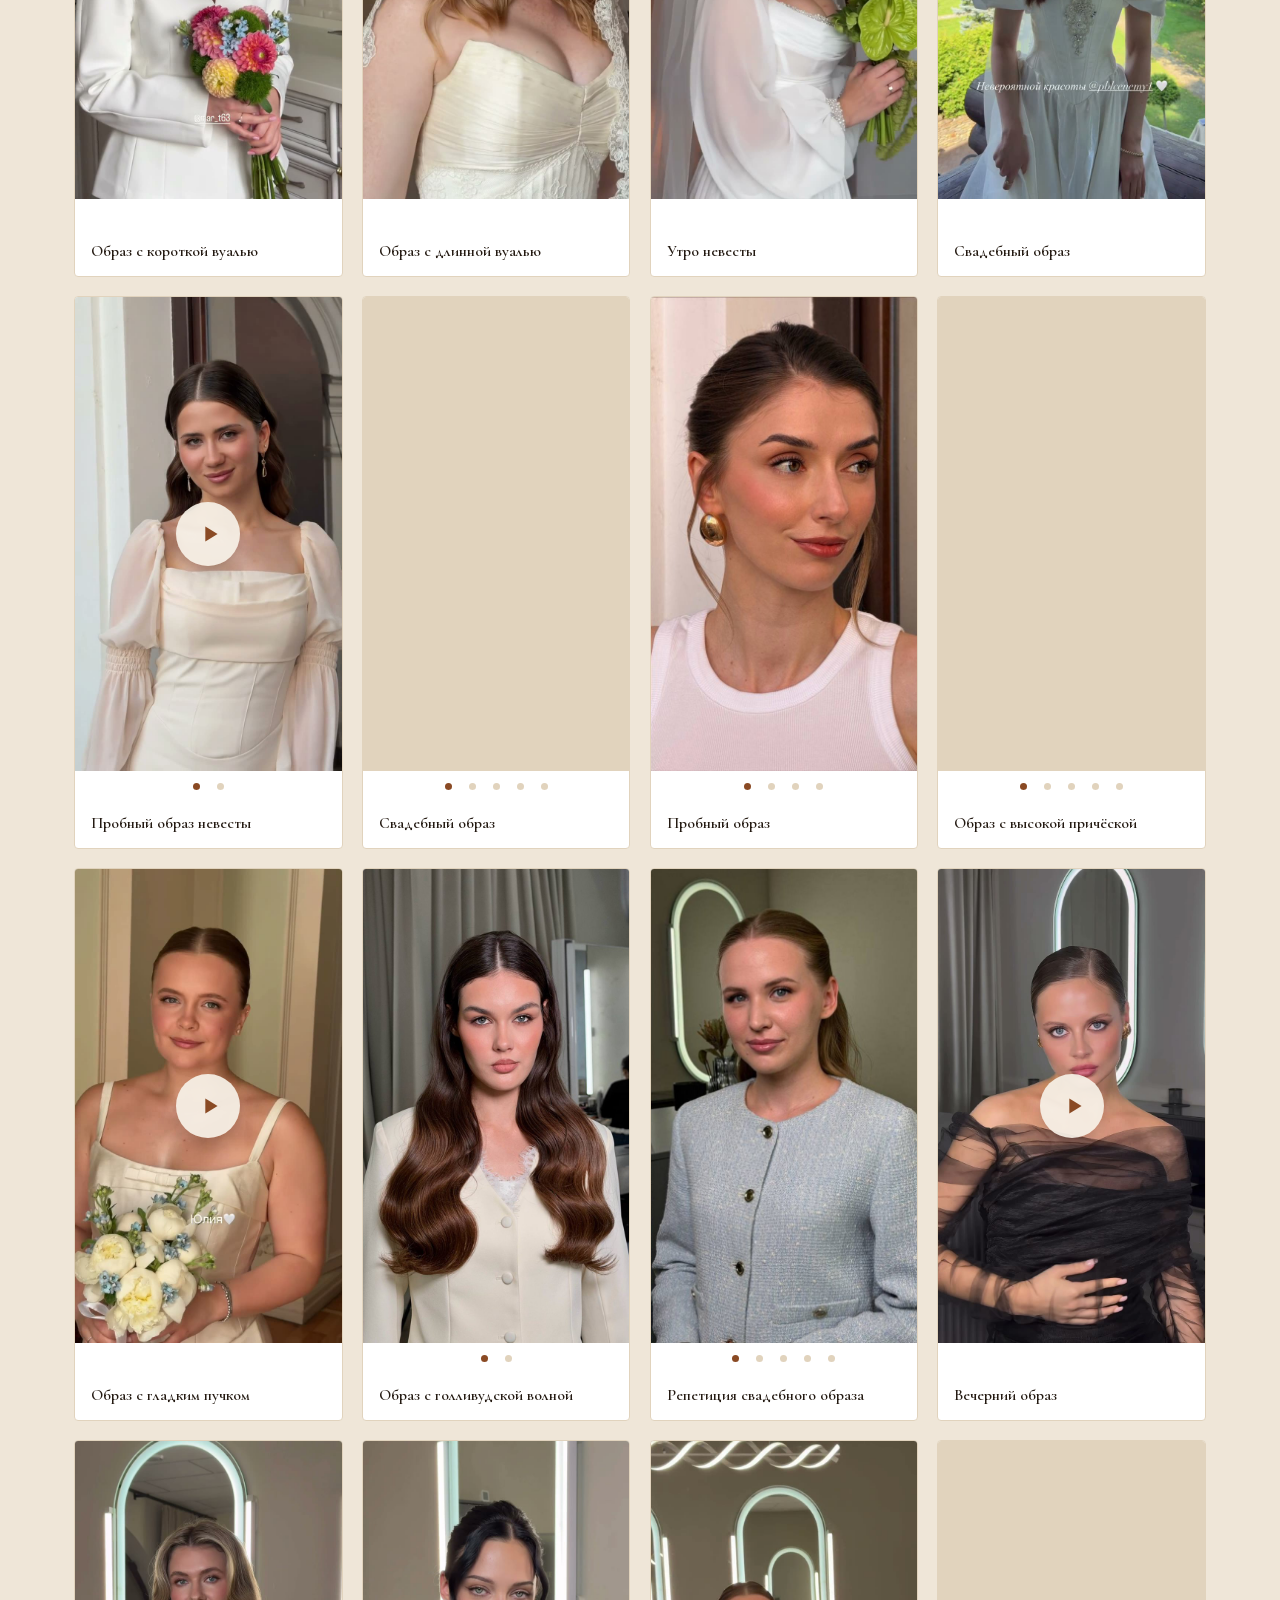
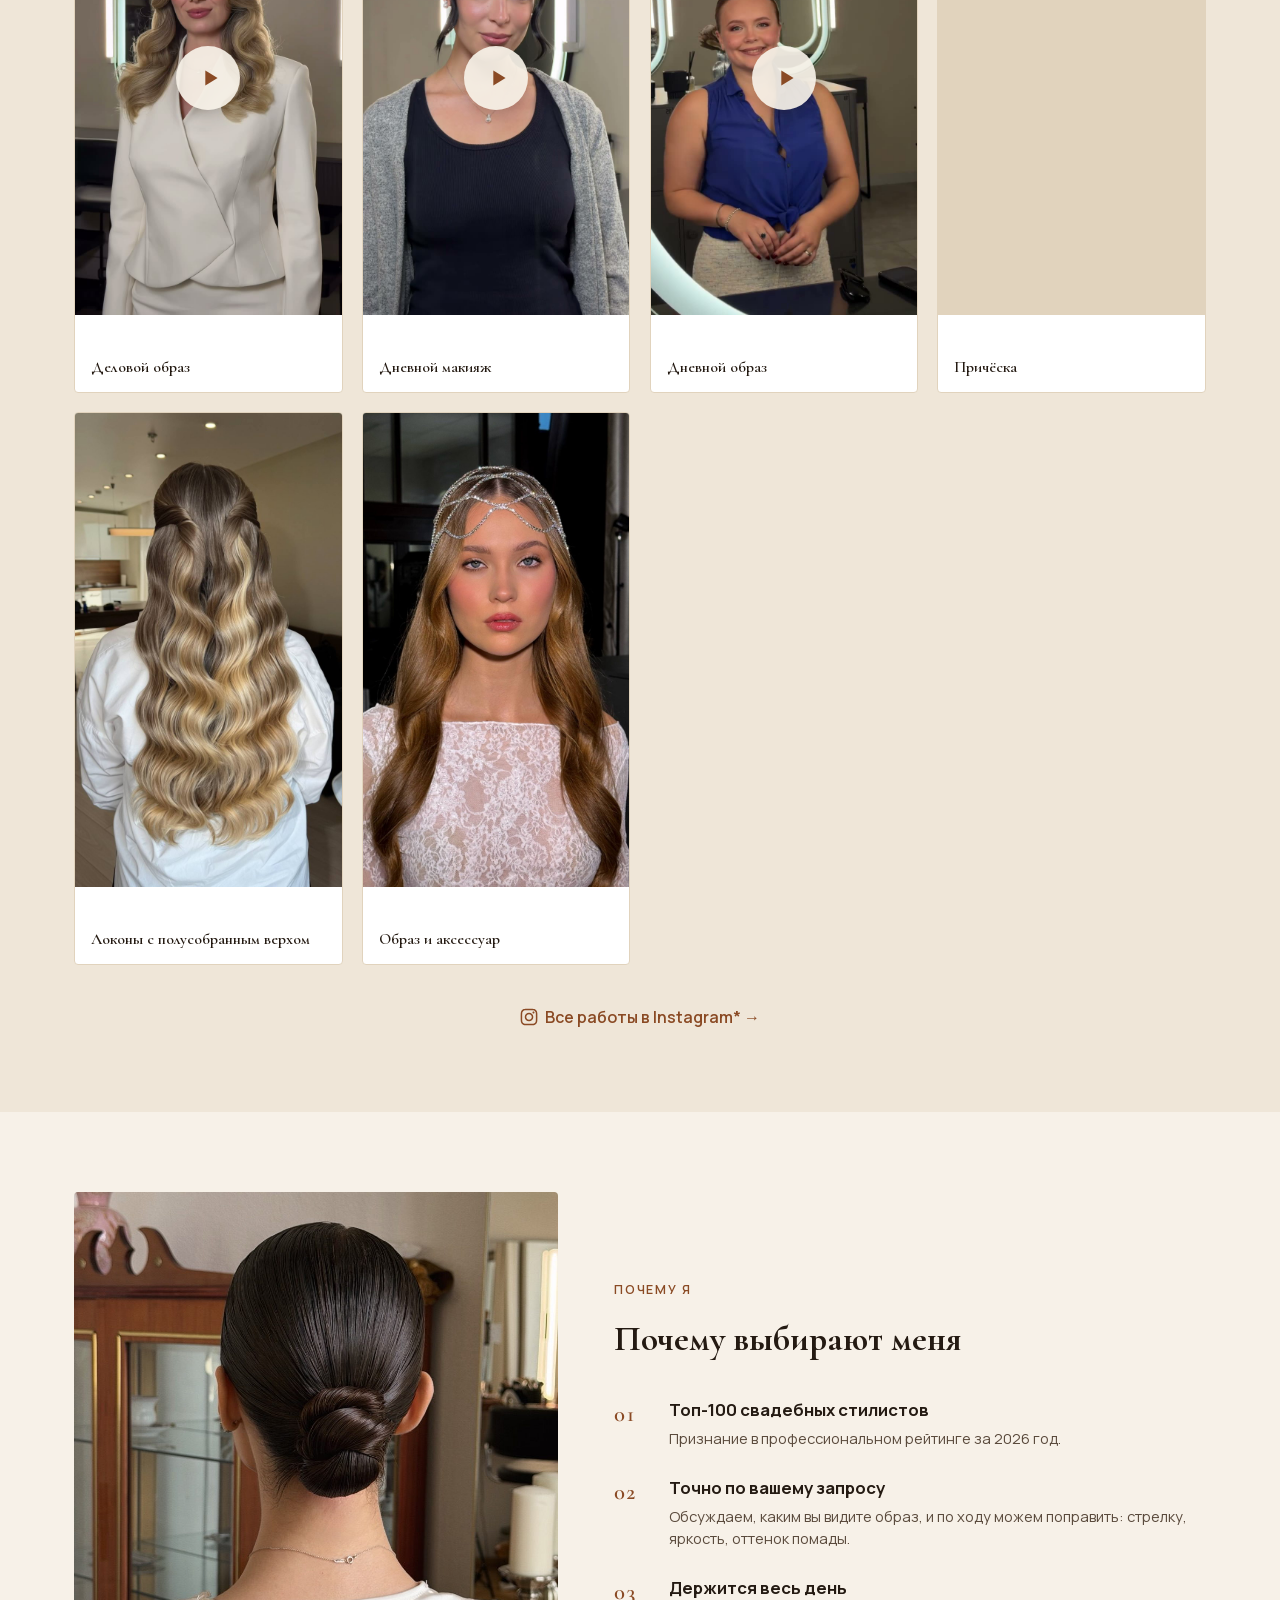
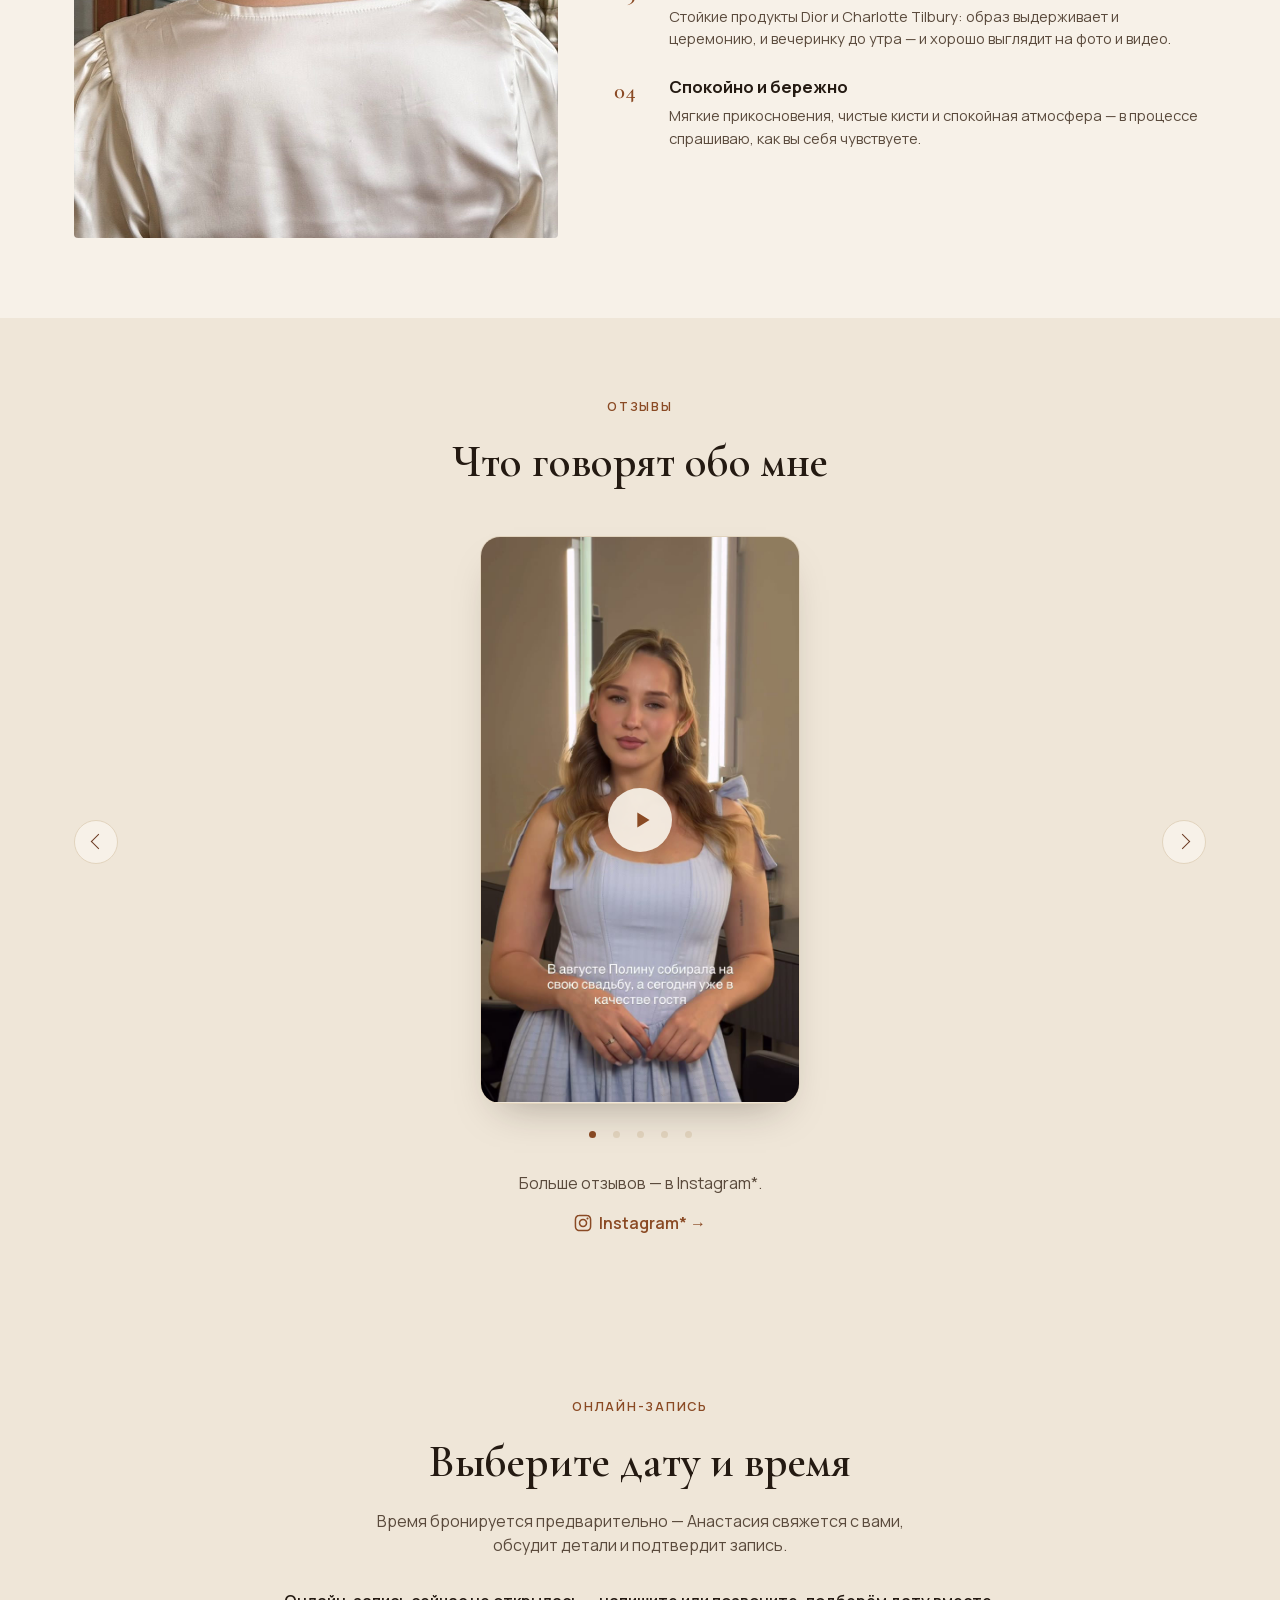
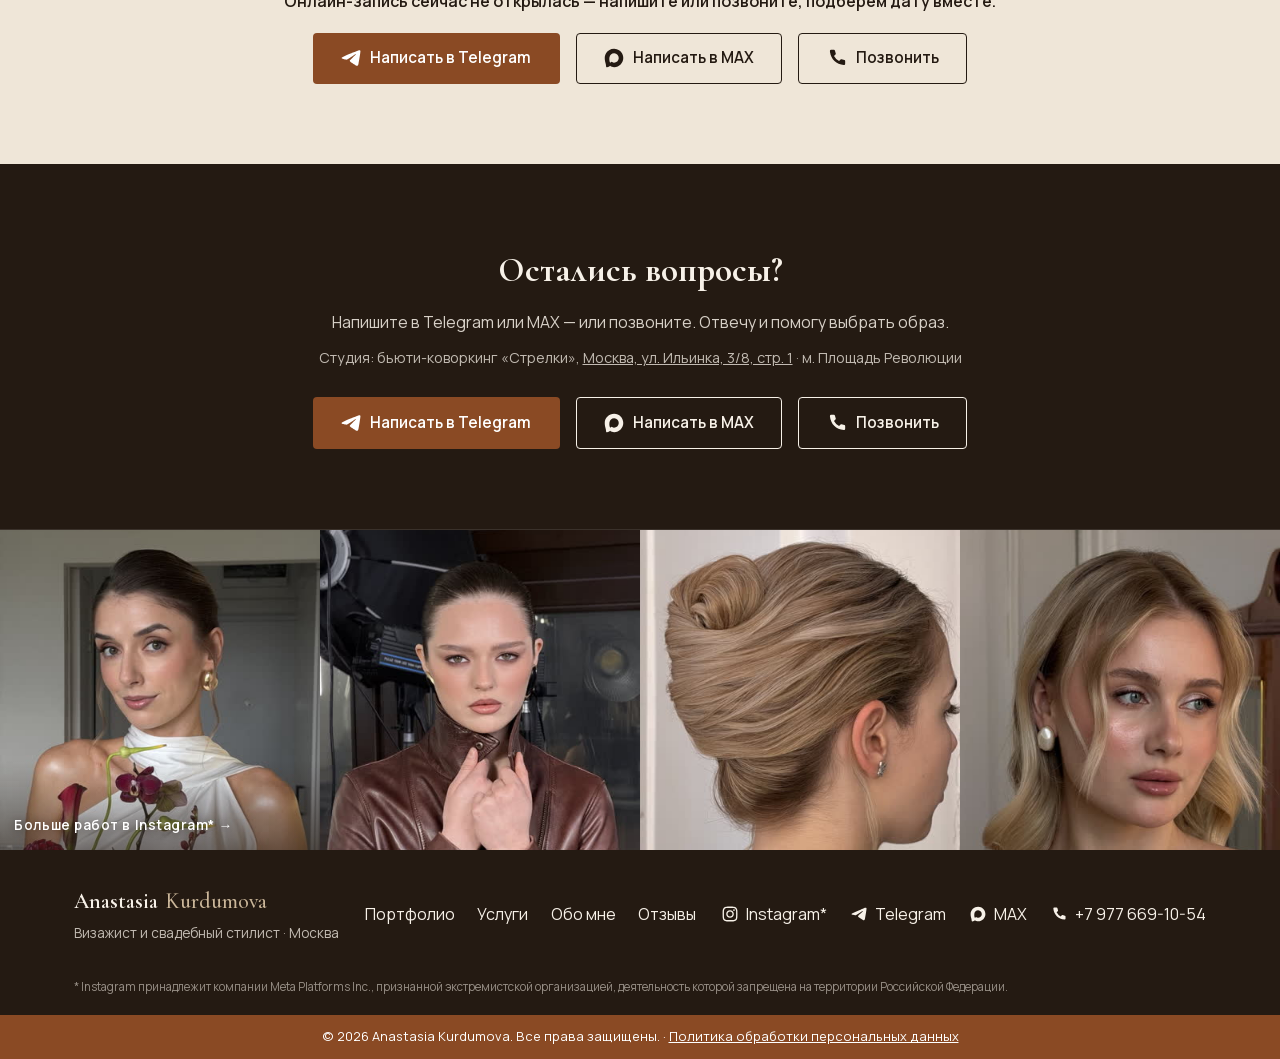
==== commit 837049c8: "Reviews: «Что говорят обо мне», short quotes slide; About: Nastya's path into makeup Co-Authored-By:" ====
--- a/index.html
+++ b/index.html
@@ -284,6 +284,9 @@
         <p>Свадебный стилист и визажист из Москвы. Работаю с невестами и на
           мероприятиях, преподаю макияж и создаю образы, в которых легко
           чувствовать себя собой — только лучшей версией.</p>
+        <p>До визажа я работала бухгалтером: экономическое образование в РАНХиГС, «серьёзная»
+          профессия. В 2022 году решилась сменить её на то, что по-настоящему люблю, — и сегодня
+          вхожу в топ-100 свадебных стилистов России.</p>
         <p>Провожу уроки «Сам себе визажист» — учу краситься самой: на вашей
           косметике, под ваш тип кожи и ваши задачи.</p>
         <a class="link-more" href="https://www.instagram.com/anastasia.kurdumova/" target="_blank" rel="noopener">
@@ -702,7 +705,7 @@
   <section class="reviews" id="reviews">
     <div class="container">
       <p class="eyebrow center">Отзывы</p>
-      <h2 class="section-title center">Что говорят невесты</h2>
+      <h2 class="section-title center">Что говорят обо мне</h2>
       <!-- Карусель отзывов: одна история за раз. Есть подпись — стоит рядом,
            нет — история по центру. -->
       <div class="rv-carousel">
@@ -745,6 +748,21 @@
               <footer>Полина, невеста</footer>
             </blockquote>
           </div>
+          <!-- Короткие отзывы из закреплённых историй Насти — без имён, с её согласия. -->
+          <div class="rv-slide rv-quotes" hidden>
+            <blockquote class="testimonial-text">
+              <p>Очень нравится твой подход: ты спрашиваешь, как я себя чувствую, и прям приятна твоя забота. Чувствую себя королевой</p>
+              <footer>Уже второй образ</footer>
+            </blockquote>
+            <blockquote class="testimonial-text">
+              <p>Мейк и укладка держались вечность, ничего не обсыпалось, все волоски были на месте. Хотя мы тусили!</p>
+              <footer>Вечерний образ</footer>
+            </blockquote>
+            <blockquote class="testimonial-text">
+              <p>Плавные прикосновения, не травмирующие кожу и не приносящие дискомфорт. Отличная качественная косметика, чистые кисти, хорошее настроение</p>
+              <footer>После образа</footer>
+            </blockquote>
+          </div>
         </div>
         <button type="button" class="rv-nav rv-next" aria-label="Следующий отзыв"></button>
         <div class="pi-dots rv-dots">
@@ -752,6 +770,7 @@
           <button type="button" aria-label="Отзыв 2"></button>
           <button type="button" aria-label="Отзыв 3"></button>
           <button type="button" aria-label="Отзыв 4"></button>
+          <button type="button" aria-label="Отзыв 5"></button>
         </div>
       </div>
       <p class="section-sub center" style="margin-top:1.5rem;">Больше отзывов — в Instagram*.</p>
--- a/css/style.css
+++ b/css/style.css
@@ -533,6 +533,9 @@
   animation: rv-in 0.45s var(--ease-out);
 }
 .rv-slide.has-text { grid-template-columns: 320px minmax(0, 34em); }
+/* Слайд из коротких отзывов: высотой с историю 9:16, чтобы секция не прыгала при листании. */
+.rv-slide.rv-quotes { grid-template-columns: minmax(0, 36em); min-height: calc(320px * 16 / 9); align-content: center; gap: 2rem; }
+.rv-quotes .testimonial-text { font-size: 1.15rem; }
 .rv-slide[hidden] { display: none; }
 @keyframes rv-in { from { opacity: 0; transform: translateY(8px); } }
 .rv-nav {
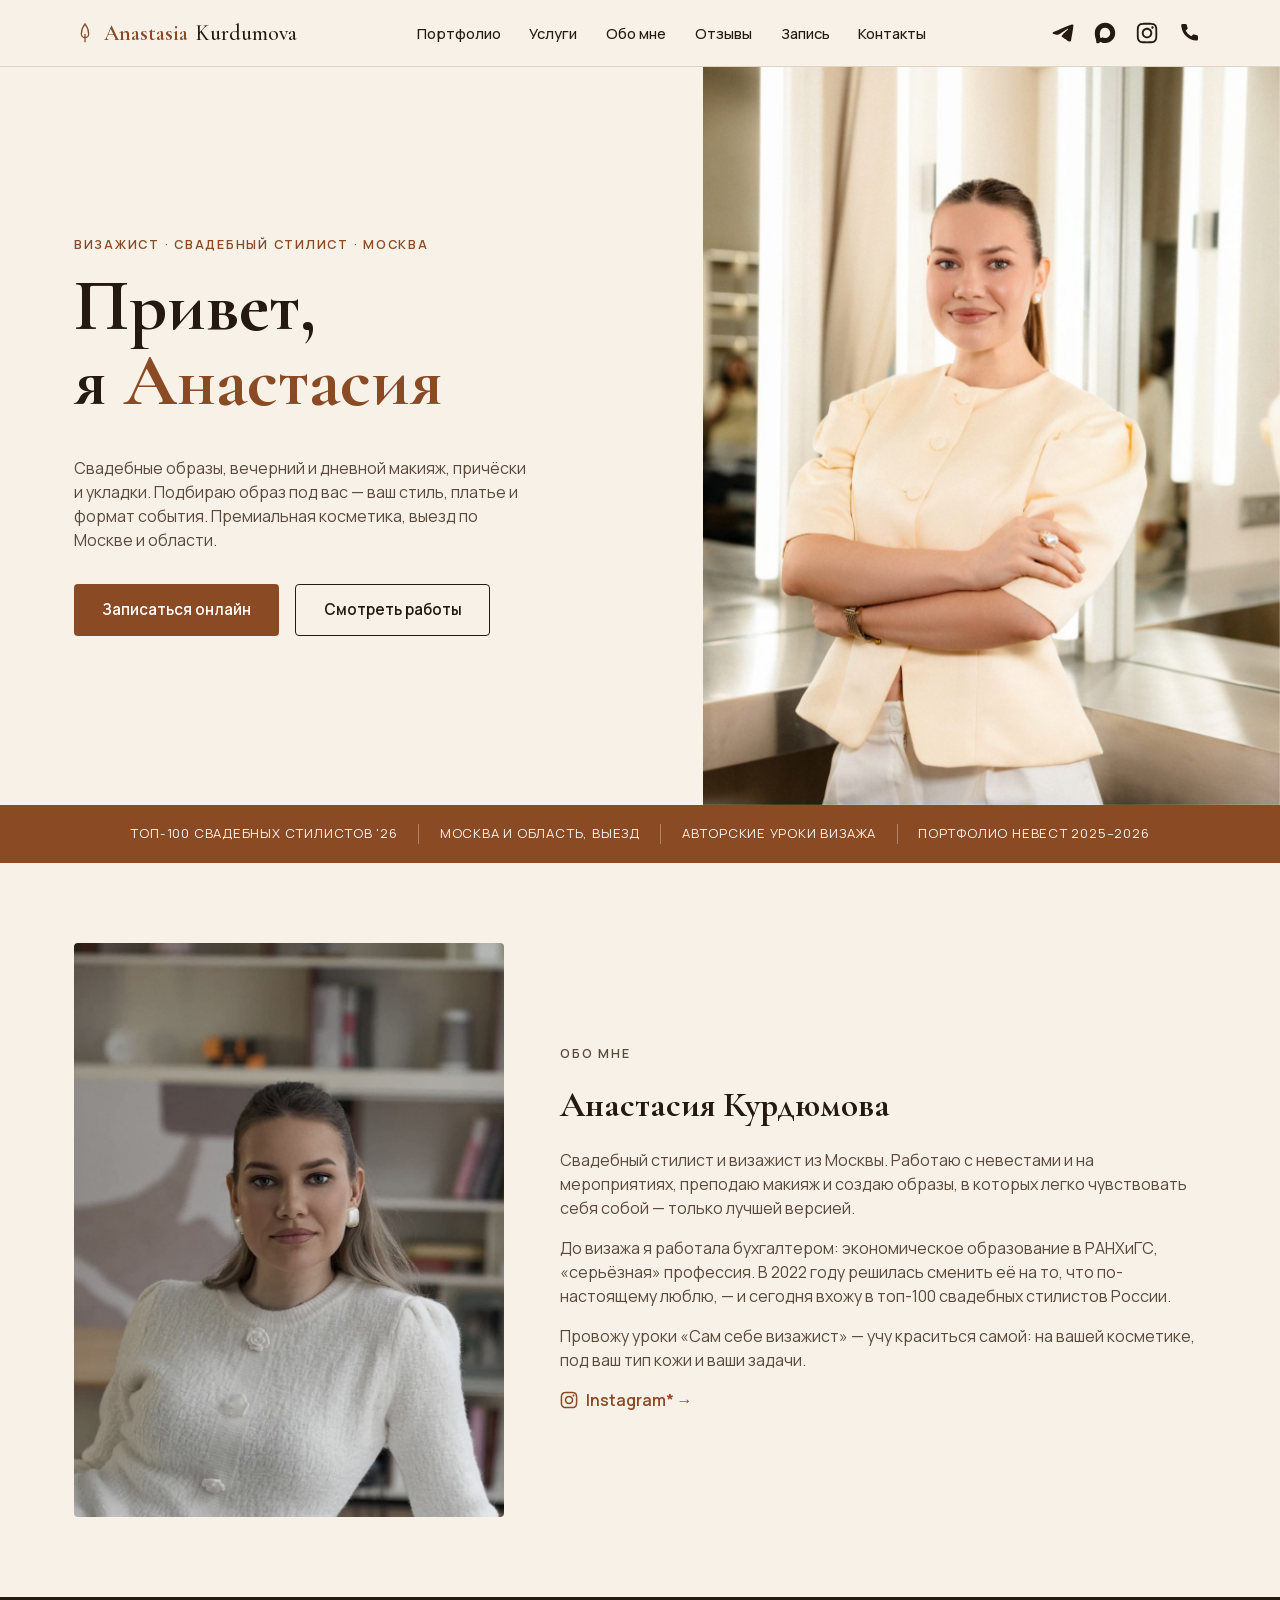
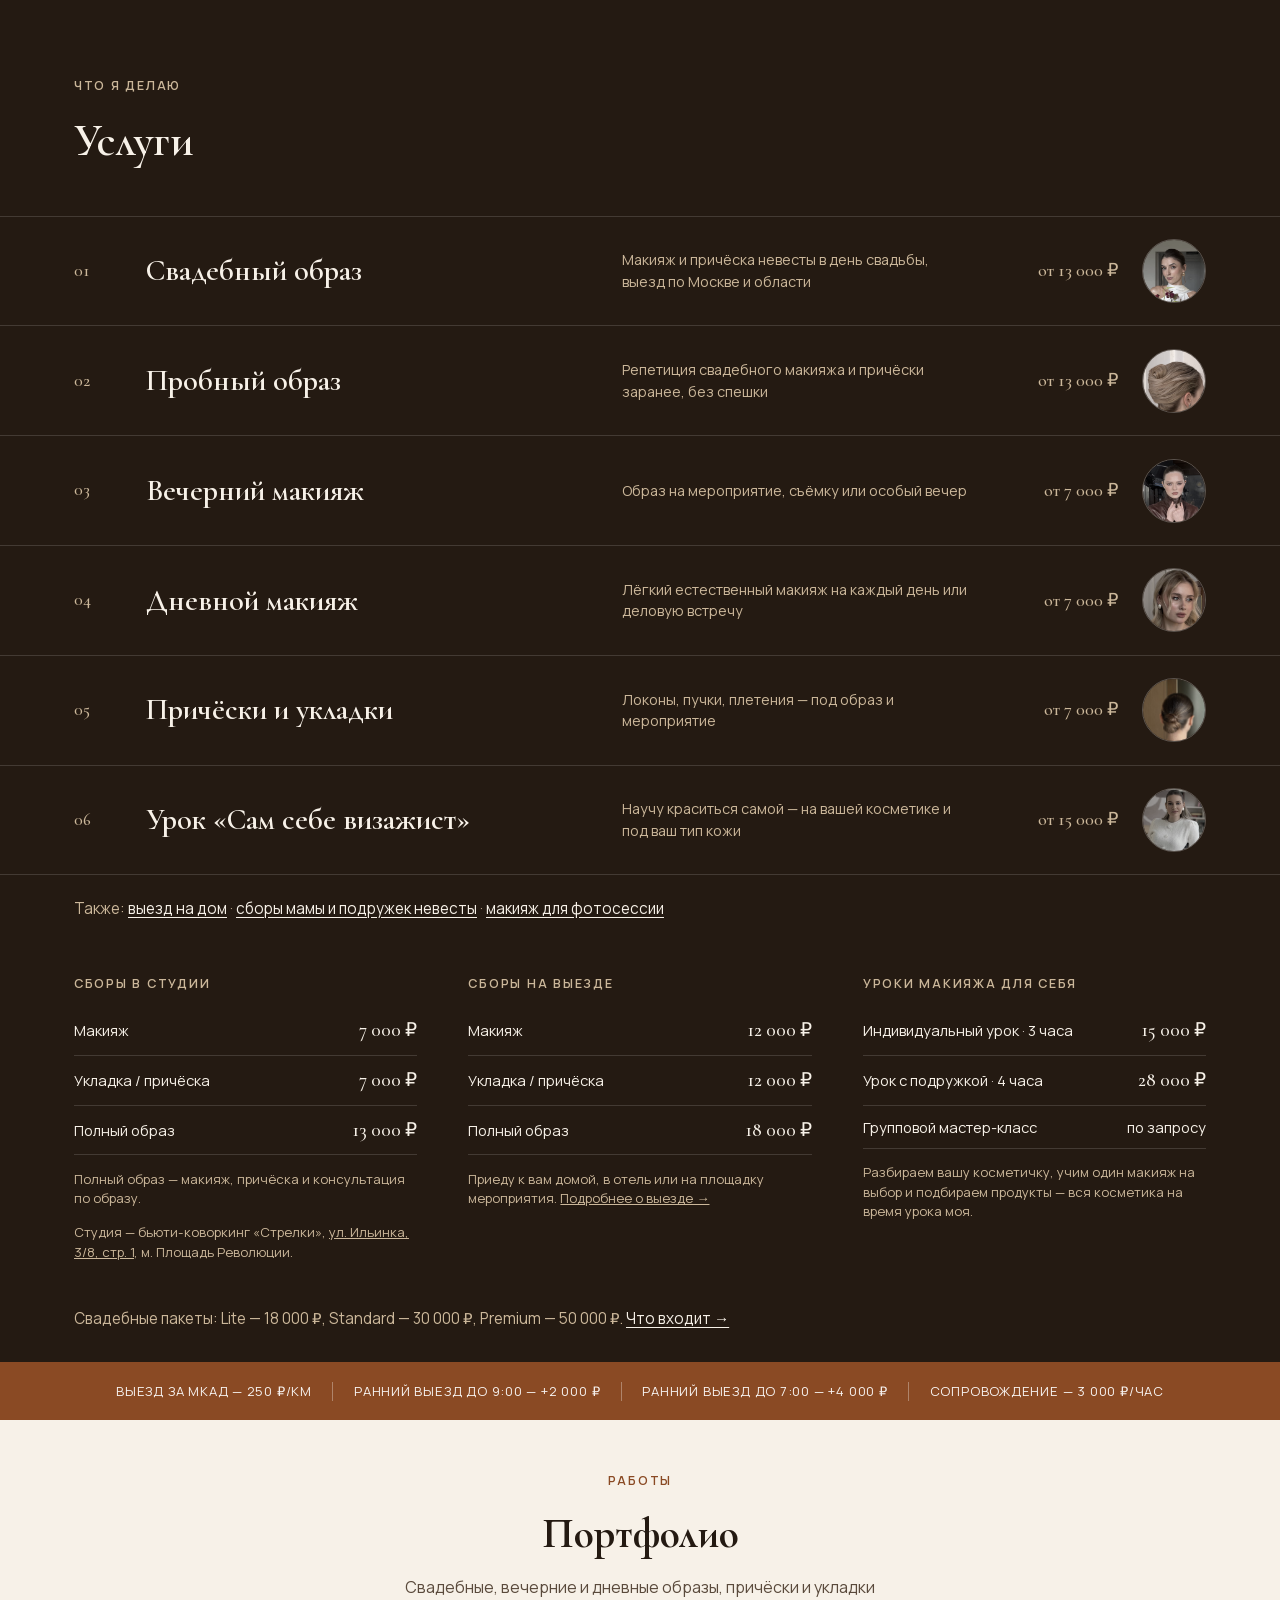
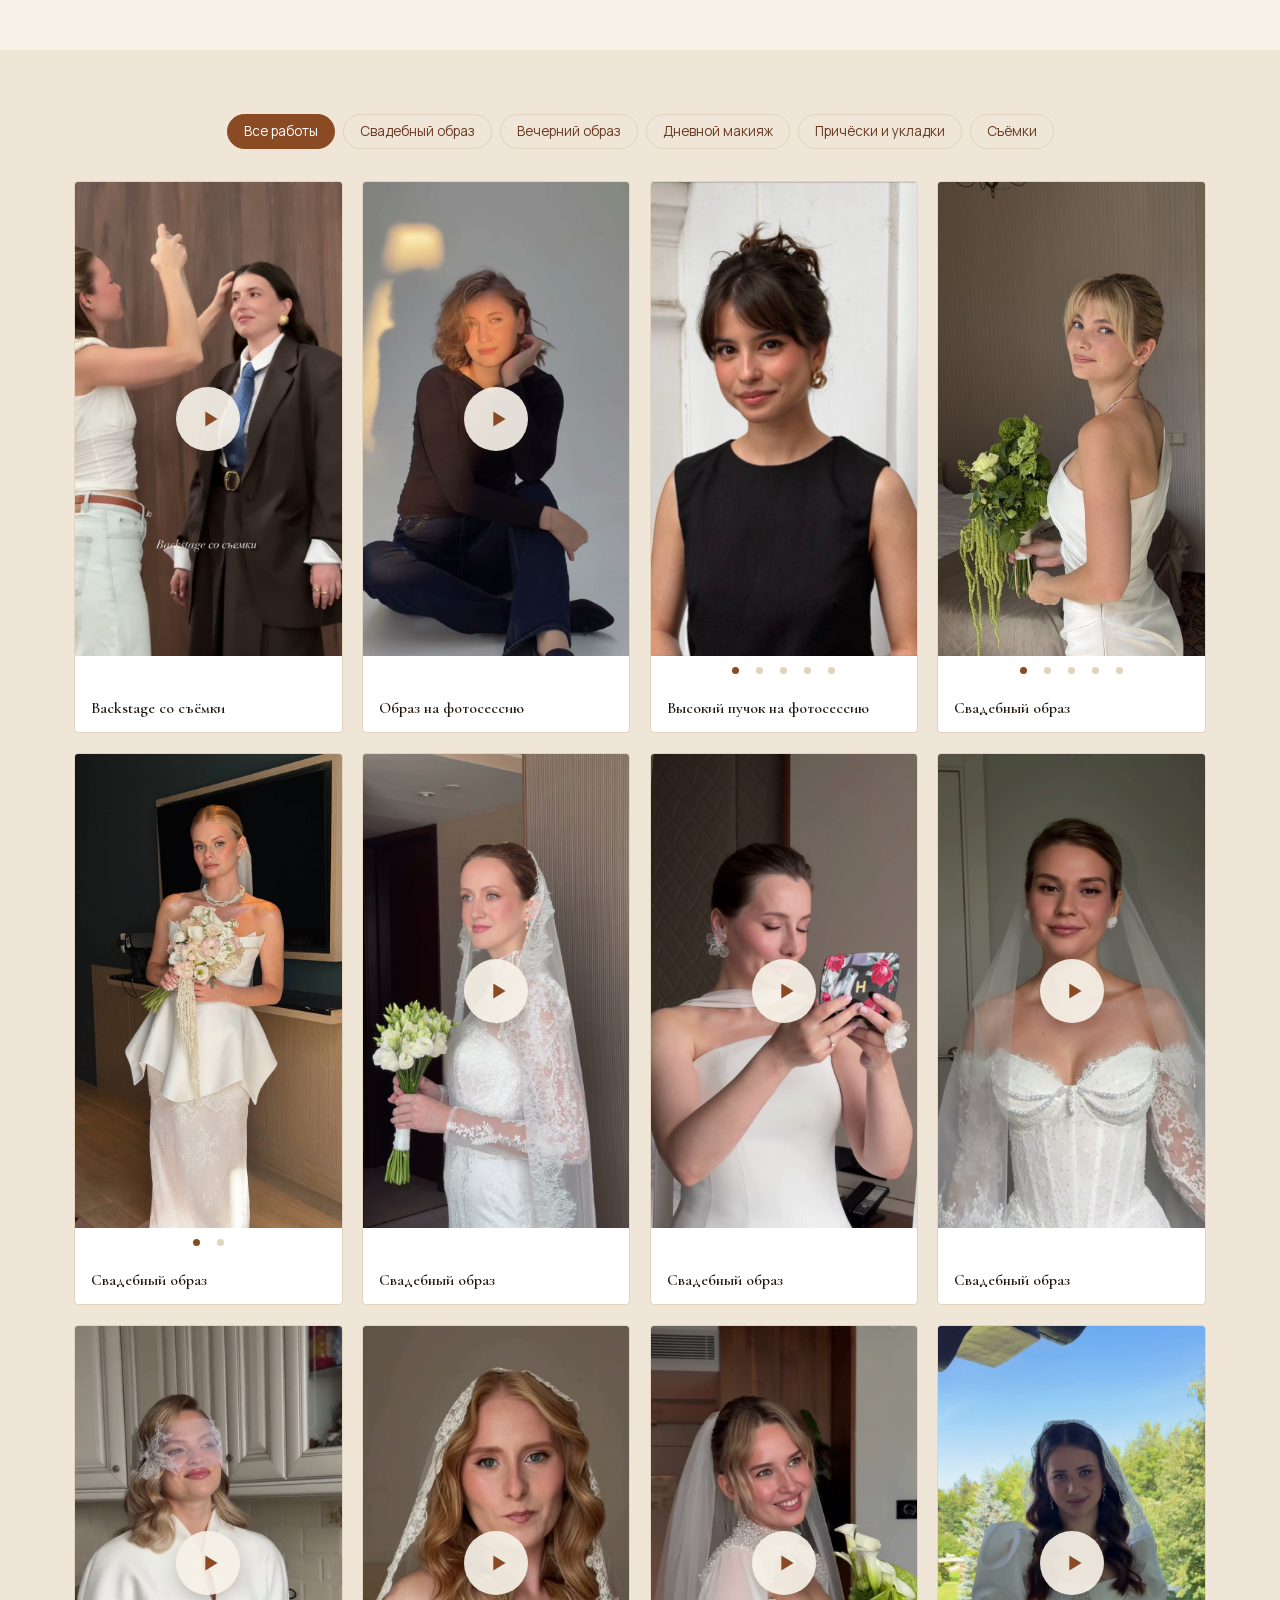
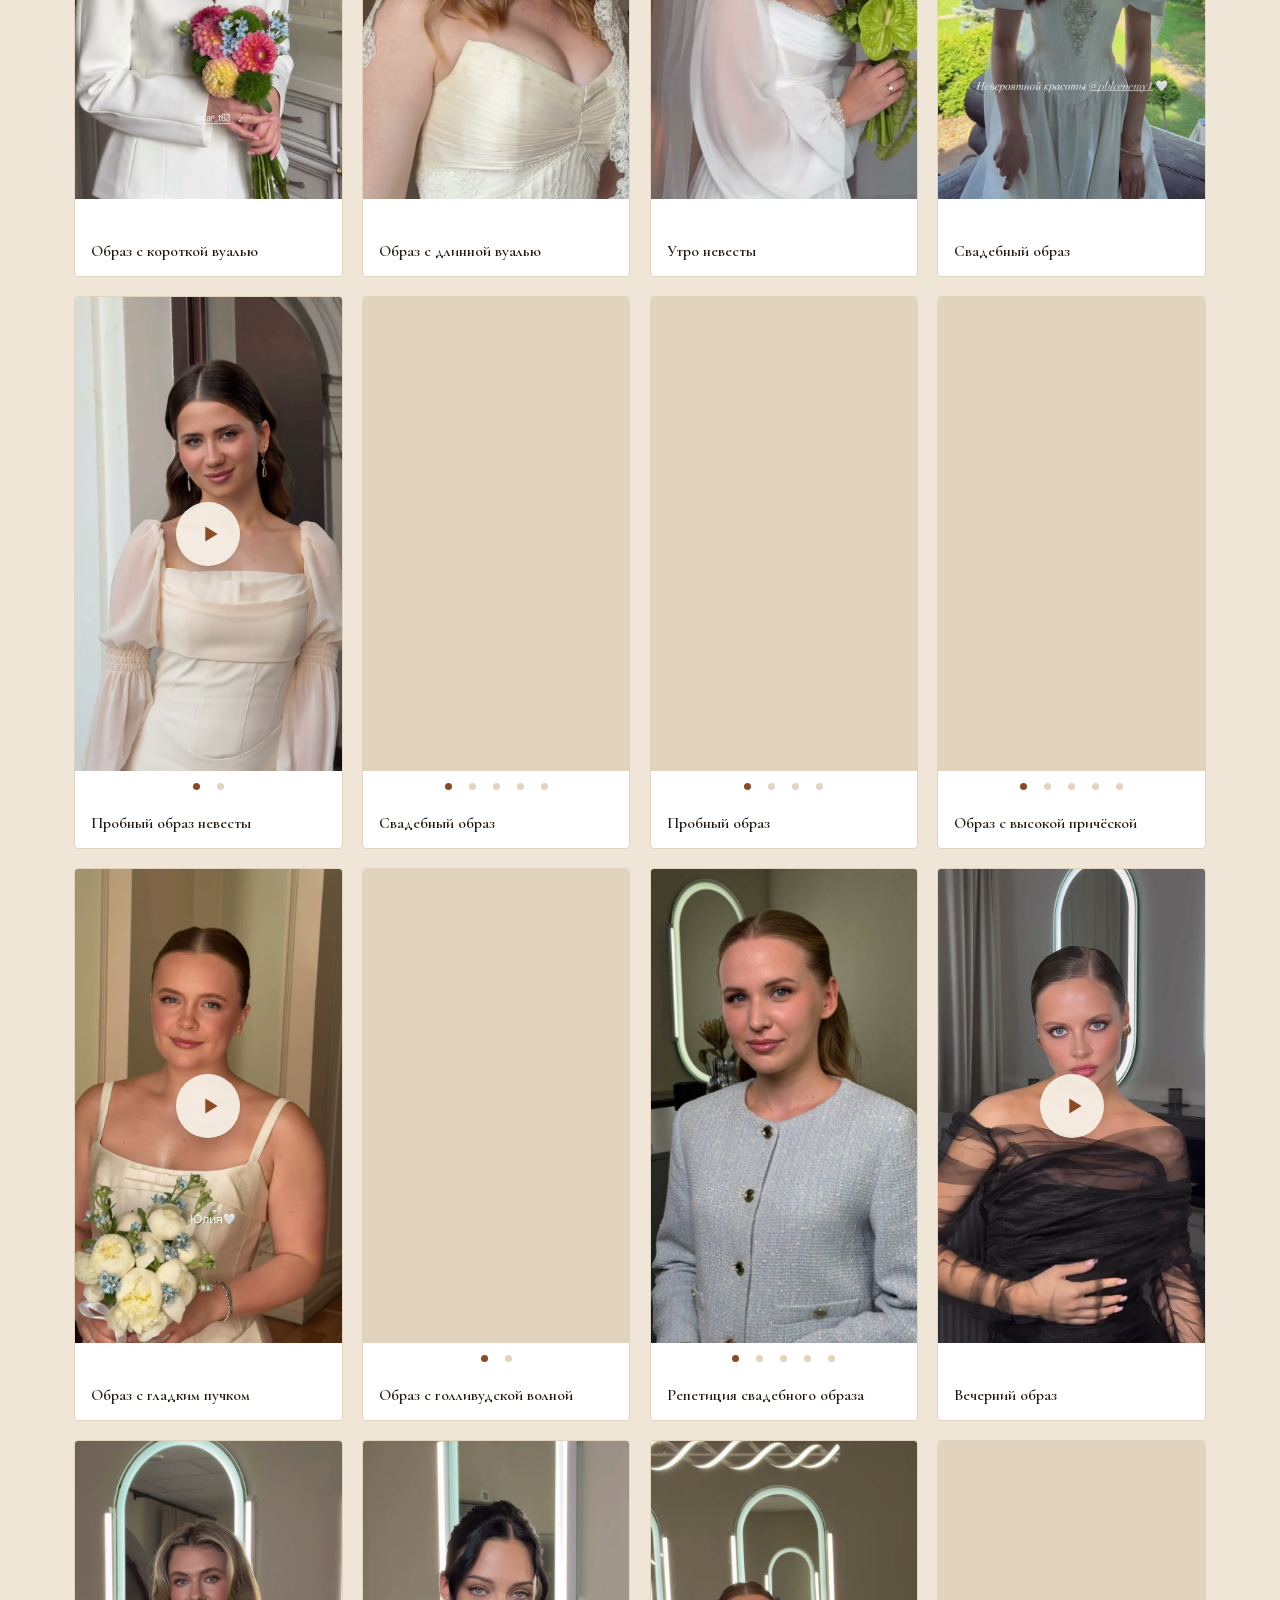
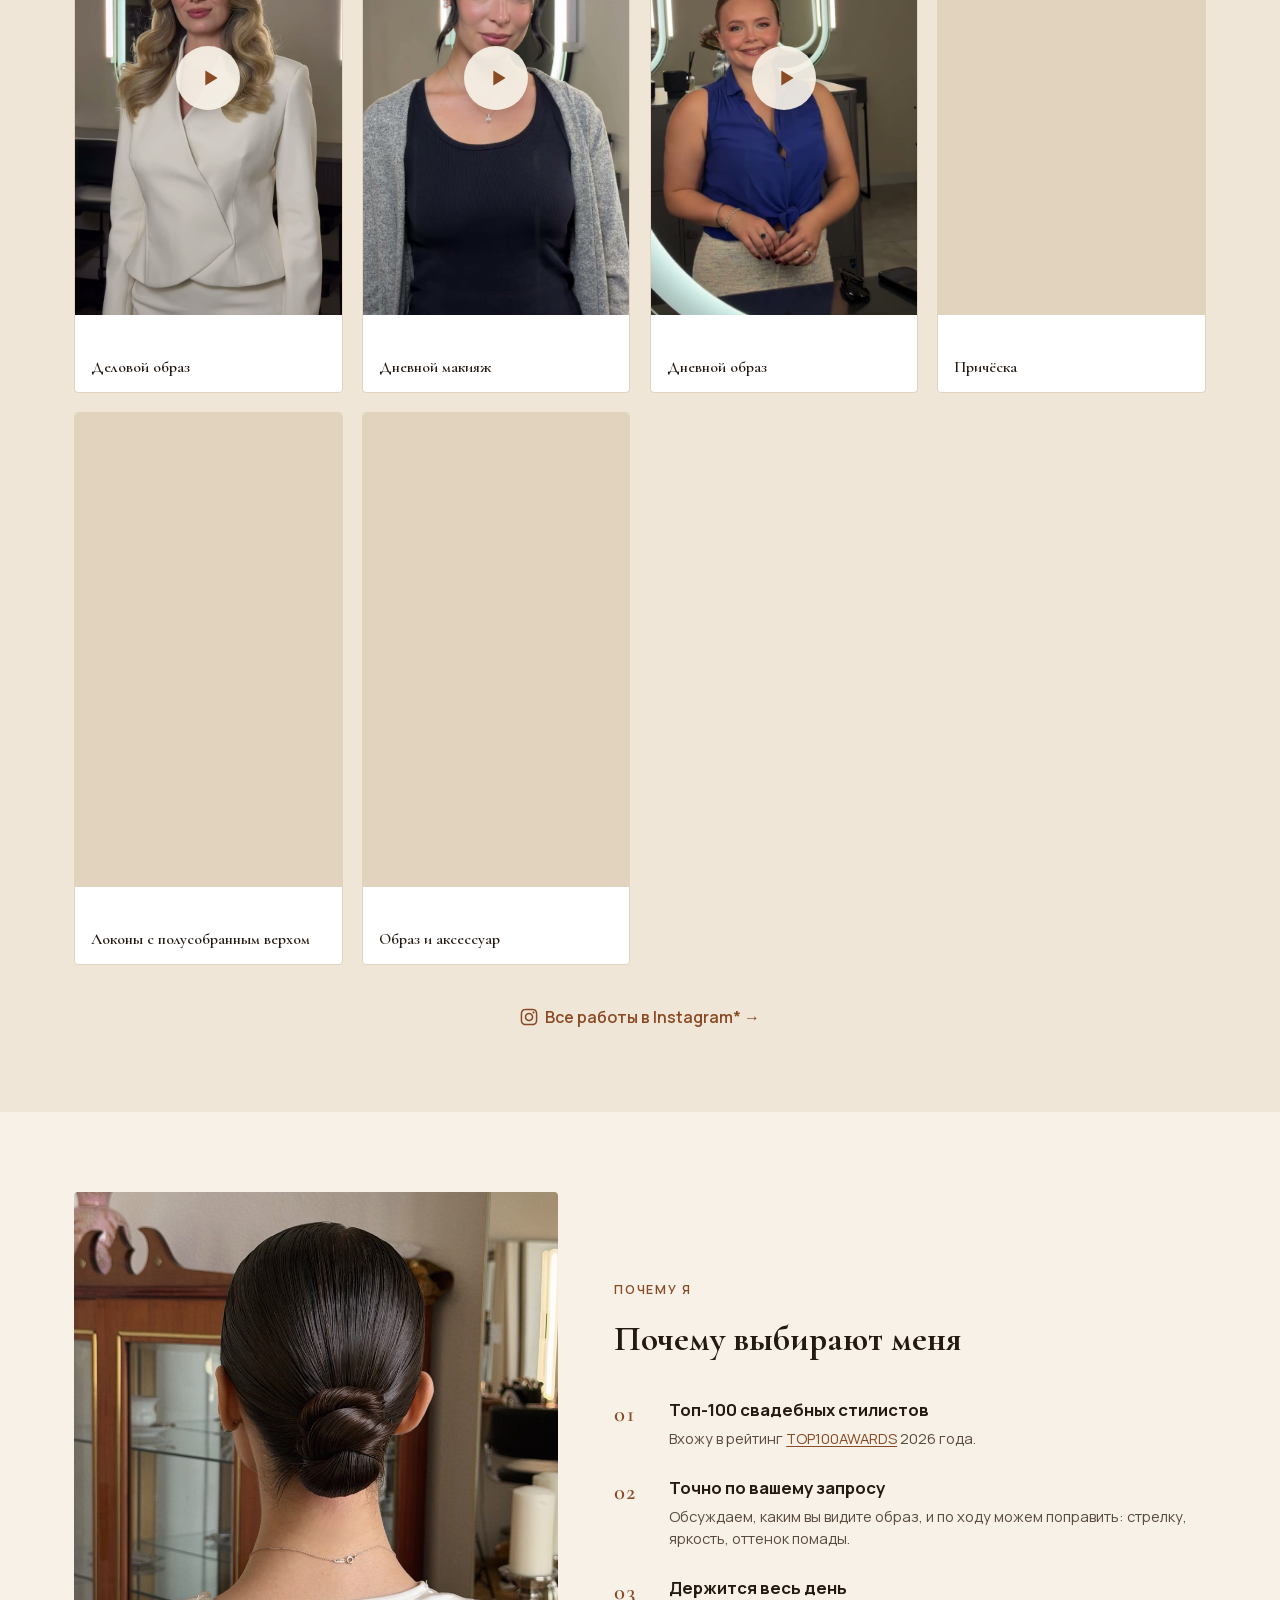
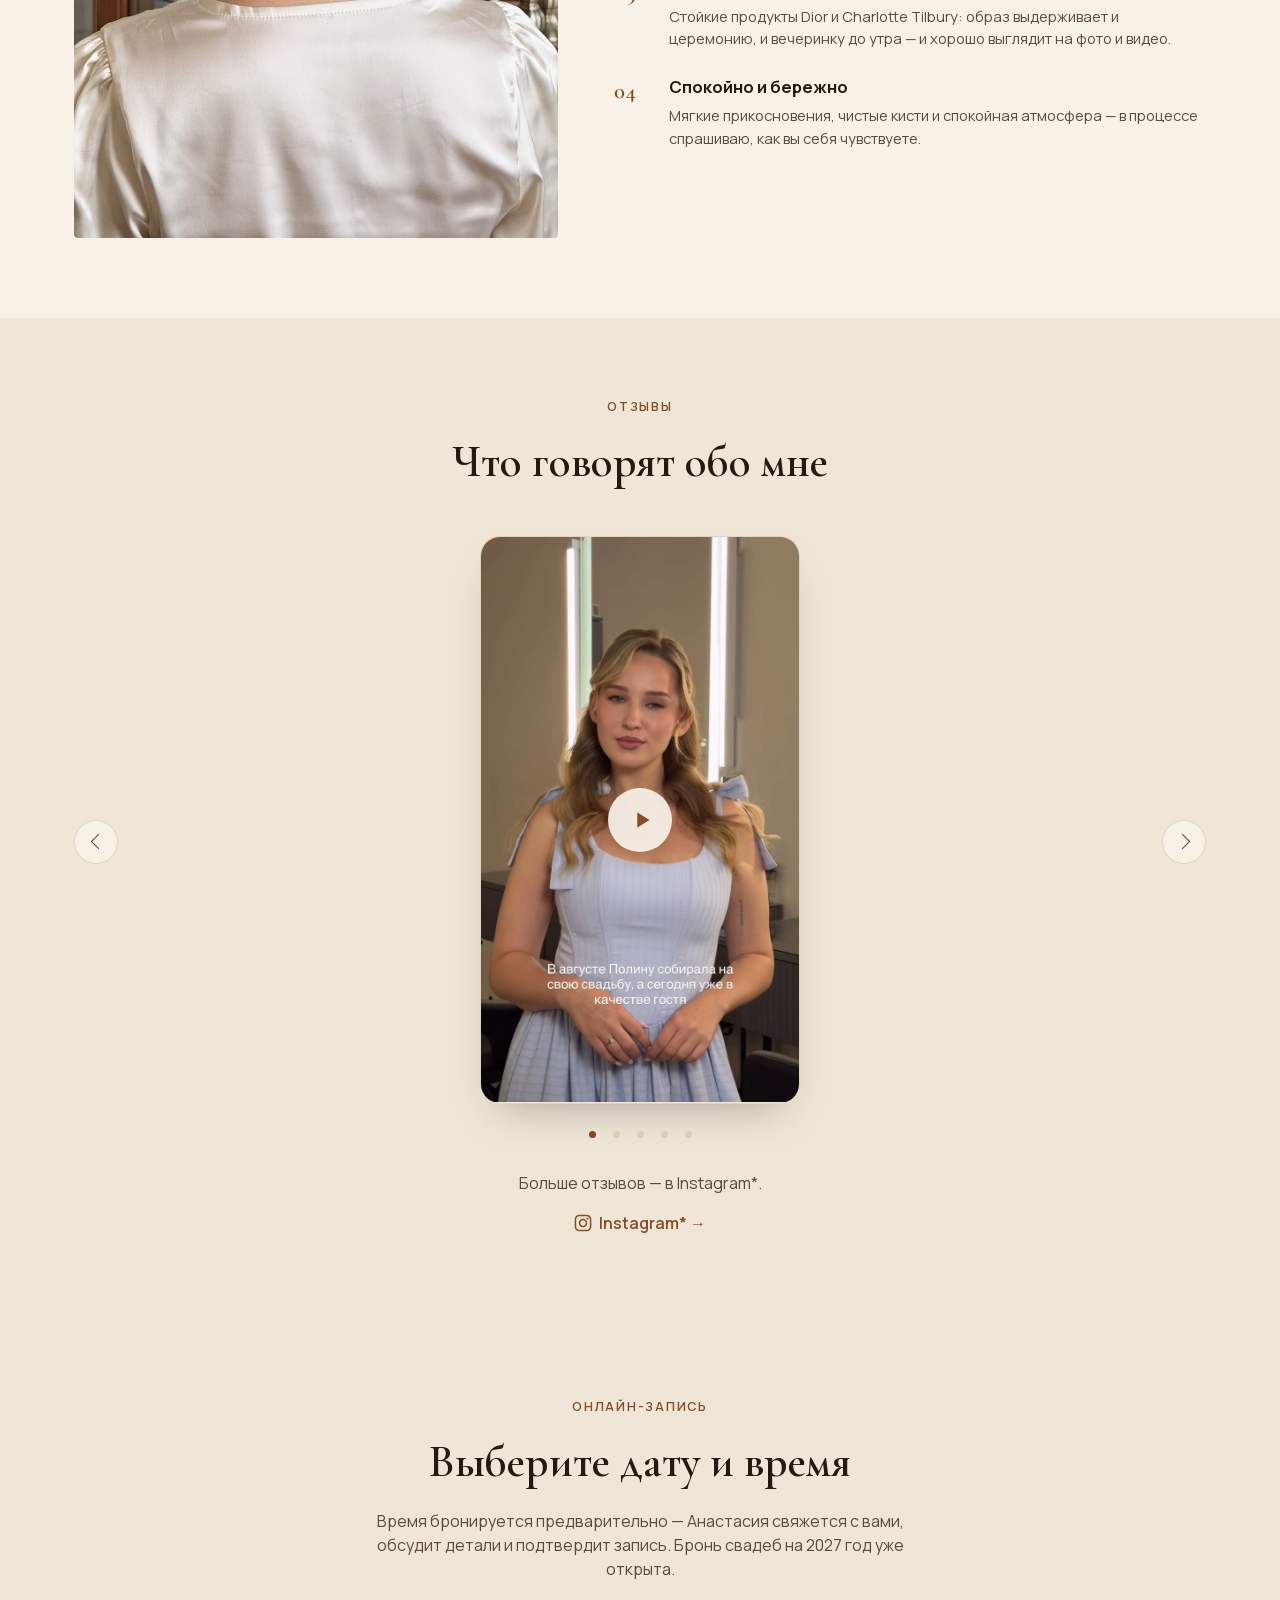
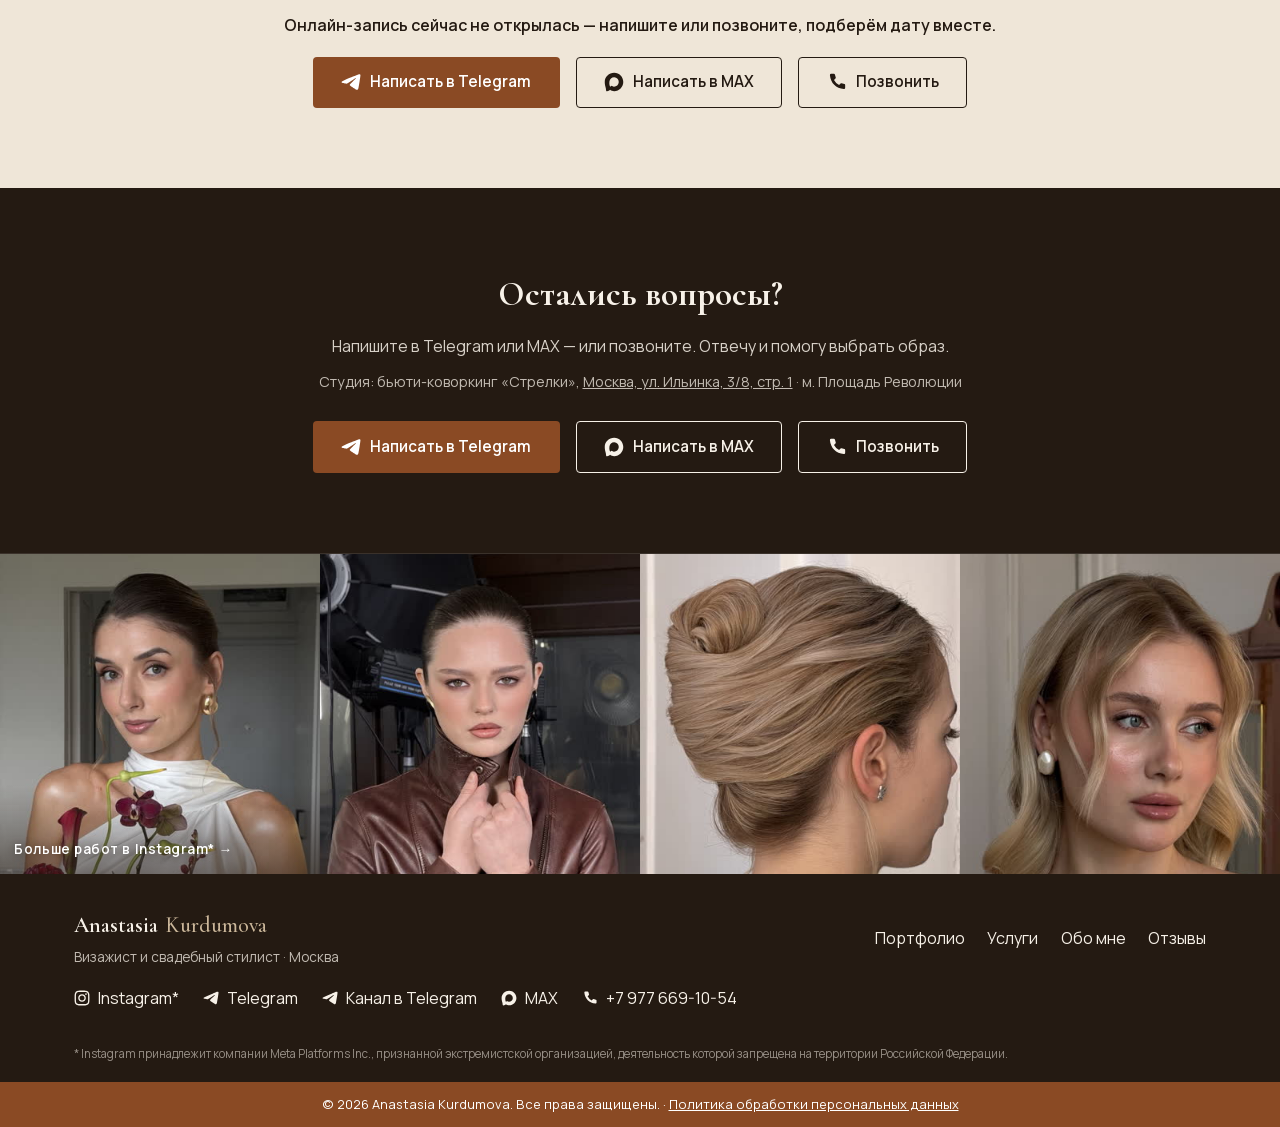
==== commit 5cf5f650: "Wedding FAQ, hair page, 2027 booking note, rating link, Telegram channel Co-Authored-By: Claude Opus" ====
--- a/index.html
+++ b/index.html
@@ -178,7 +178,9 @@
   },
   "sameAs": [
     "https://t.me/NastyaKurdyumova",
-    "https://www.instagram.com/anastasia.kurdumova/"
+    "https://t.me/anastasiakurdumova",
+    "https://www.instagram.com/anastasia.kurdumova/",
+    "https://top100awards.ru/anastasiya-kurdyumova"
   ]
 }
 </script>
@@ -329,7 +331,7 @@
         <span class="service-desc">Лёгкий естественный макияж на каждый день или деловую встречу</span>
         <span class="service-price">от 7 000 ₽</span><span class="service-thumb"><img width="760" height="1351" loading="lazy" decoding="async" src="images/portfolio/sm/day-real.jpg" style="--pos:50% 24%" alt=""></span>
       </a>
-      <a class="service-row" href="#portfolio" data-filter="Стиль">
+      <a class="service-row" href="hair/">
         <span class="service-num">05</span>
         <h3 class="service-name">Причёски и укладки</h3>
         <span class="service-desc">Локоны, пучки, плетения — под образ и мероприятие</span>
@@ -682,7 +684,7 @@
         <div class="why-list">
           <div class="why-item">
             <span class="why-num">01</span>
-            <div><h3>Топ-100 свадебных стилистов</h3><p>Признание в профессиональном рейтинге за 2026 год.</p></div>
+            <div><h3>Топ-100 свадебных стилистов</h3><p>Вхожу в рейтинг <a href="https://top100awards.ru/anastasiya-kurdyumova" target="_blank" rel="noopener">TOP100AWARDS</a> 2026 года.</p></div>
           </div>
           <div class="why-item">
             <span class="why-num">02</span>
@@ -788,7 +790,7 @@
     <div class="container">
       <span class="eyebrow center">Онлайн-запись</span>
       <h2 class="section-title center">Выберите дату и время</h2>
-      <p class="section-sub center">Время бронируется предварительно — Анастасия свяжется с вами, обсудит детали и подтвердит запись.</p>
+      <p class="section-sub center">Время бронируется предварительно — Анастасия свяжется с вами, обсудит детали и подтвердит запись. Бронь свадеб на 2027 год уже открыта.</p>
       <!-- Виден, пока форма не загрузилась (нет JS) или когда расписание не пришло. -->
       <div class="bk-fallback center">
         <p>Онлайн-запись сейчас не открылась — напишите или позвоните, подберём дату вместе.</p>
@@ -911,6 +913,10 @@
         <svg class="footer-icon" aria-hidden="true"><use href="#icon-telegram"></use></svg>
         Telegram
       </a>
+      <a href="https://t.me/anastasiakurdumova" target="_blank" rel="noopener">
+        <svg class="footer-icon" aria-hidden="true"><use href="#icon-telegram"></use></svg>
+        Канал в Telegram
+      </a>
       <a href="https://max.ru/u/f9LHodD0cOLhBi33fNEzJmTGlc65yzBXT4VLQVfNH84oaL1QS9gwJpnKSuc" target="_blank" rel="noopener">
         <svg class="footer-icon" aria-hidden="true"><use href="#icon-max"></use></svg>
         MAX
--- a/css/style.css
+++ b/css/style.css
@@ -518,6 +518,7 @@
 .why-num { font-family: var(--serif); font-size: 1.4rem; color: var(--brown-strong); font-weight: 600; font-variant-numeric: tabular-nums; flex: 0 0 1.6em; }
 .why-item h3 { margin: 0 0 0.3rem; font-size: 1.05rem; }
 .why-item p { margin: 0; color: #5a4a3c; font-size: 0.92rem; }
+.why-item p a { color: var(--brown-strong); text-decoration: underline; text-underline-offset: 2px; }
 
 /* Reviews */
 .reviews { background: var(--cream-alt); }
@@ -723,7 +724,36 @@
 .lp-gallery img { width: 100%; aspect-ratio: 3 / 4; object-fit: cover; object-position: 50% 20%; border-radius: var(--radius); }
 .lp-gallery figcaption { font-size: 0.85rem; color: var(--muted); margin-top: 0.4rem; }
 .lp-more { margin-top: 1.5rem; }
-.lp-more a, .lp-steps a, .lp-two a { color: var(--brown-strong); font-weight: 600; text-decoration: underline; }
+.lp-more a, .lp-steps a, .lp-two a, .lp-faq a { color: var(--brown-strong); font-weight: 600; text-decoration: underline; }
+/* Частые вопросы (wedding/): ответ раскрывается по нажатию — <details>, без скриптов. */
+.lp-faq details { border-bottom: 1px solid var(--border); }
+.lp-faq .section-title + details { border-top: 1px solid var(--border); margin-top: 1.2rem; }
+.lp-faq summary {
+  position: relative;
+  padding: 1.1rem 2.4rem 1.1rem 0;
+  font-family: var(--serif);
+  font-size: 1.3rem;
+  font-weight: 600;
+  cursor: pointer;
+  list-style: none;
+}
+.lp-faq summary::-webkit-details-marker { display: none; }
+.lp-faq summary::after {
+  content: "+";
+  position: absolute;
+  right: 0.2rem;
+  top: 50%;
+  font-family: var(--sans);
+  font-size: 1.5rem;
+  font-weight: 300;
+  line-height: 1;
+  color: var(--brown-strong);
+  transform: translateY(-50%);
+  transition: transform 0.35s var(--ease-out);
+}
+.lp-faq details[open] summary::after { transform: translateY(-50%) rotate(45deg); }
+.lp-faq summary:focus-visible { outline: 2px solid var(--brown-strong); outline-offset: 4px; }
+.lp-faq details p { margin: 0 0 1.3rem; max-width: 46em; color: #5a4a3c; }
 .lp .lp-cta { padding-top: 4rem; padding-bottom: 5rem; }
 .lp-steps { padding-left: 1.2rem; color: #5a4a3c; max-width: 640px; }
 .lp-steps li { margin-bottom: 0.6rem; }
@@ -922,4 +952,5 @@
   .btn, .nav a::after, .footer-nav a::after { transition: none; }
   @view-transition { navigation: none; }
   .service-row > *, .header-actions a, .pi-play, .footer-social-strip img { transform: none !important; }
-}
+  .lp-faq summary::after { transition: none; }
+}
